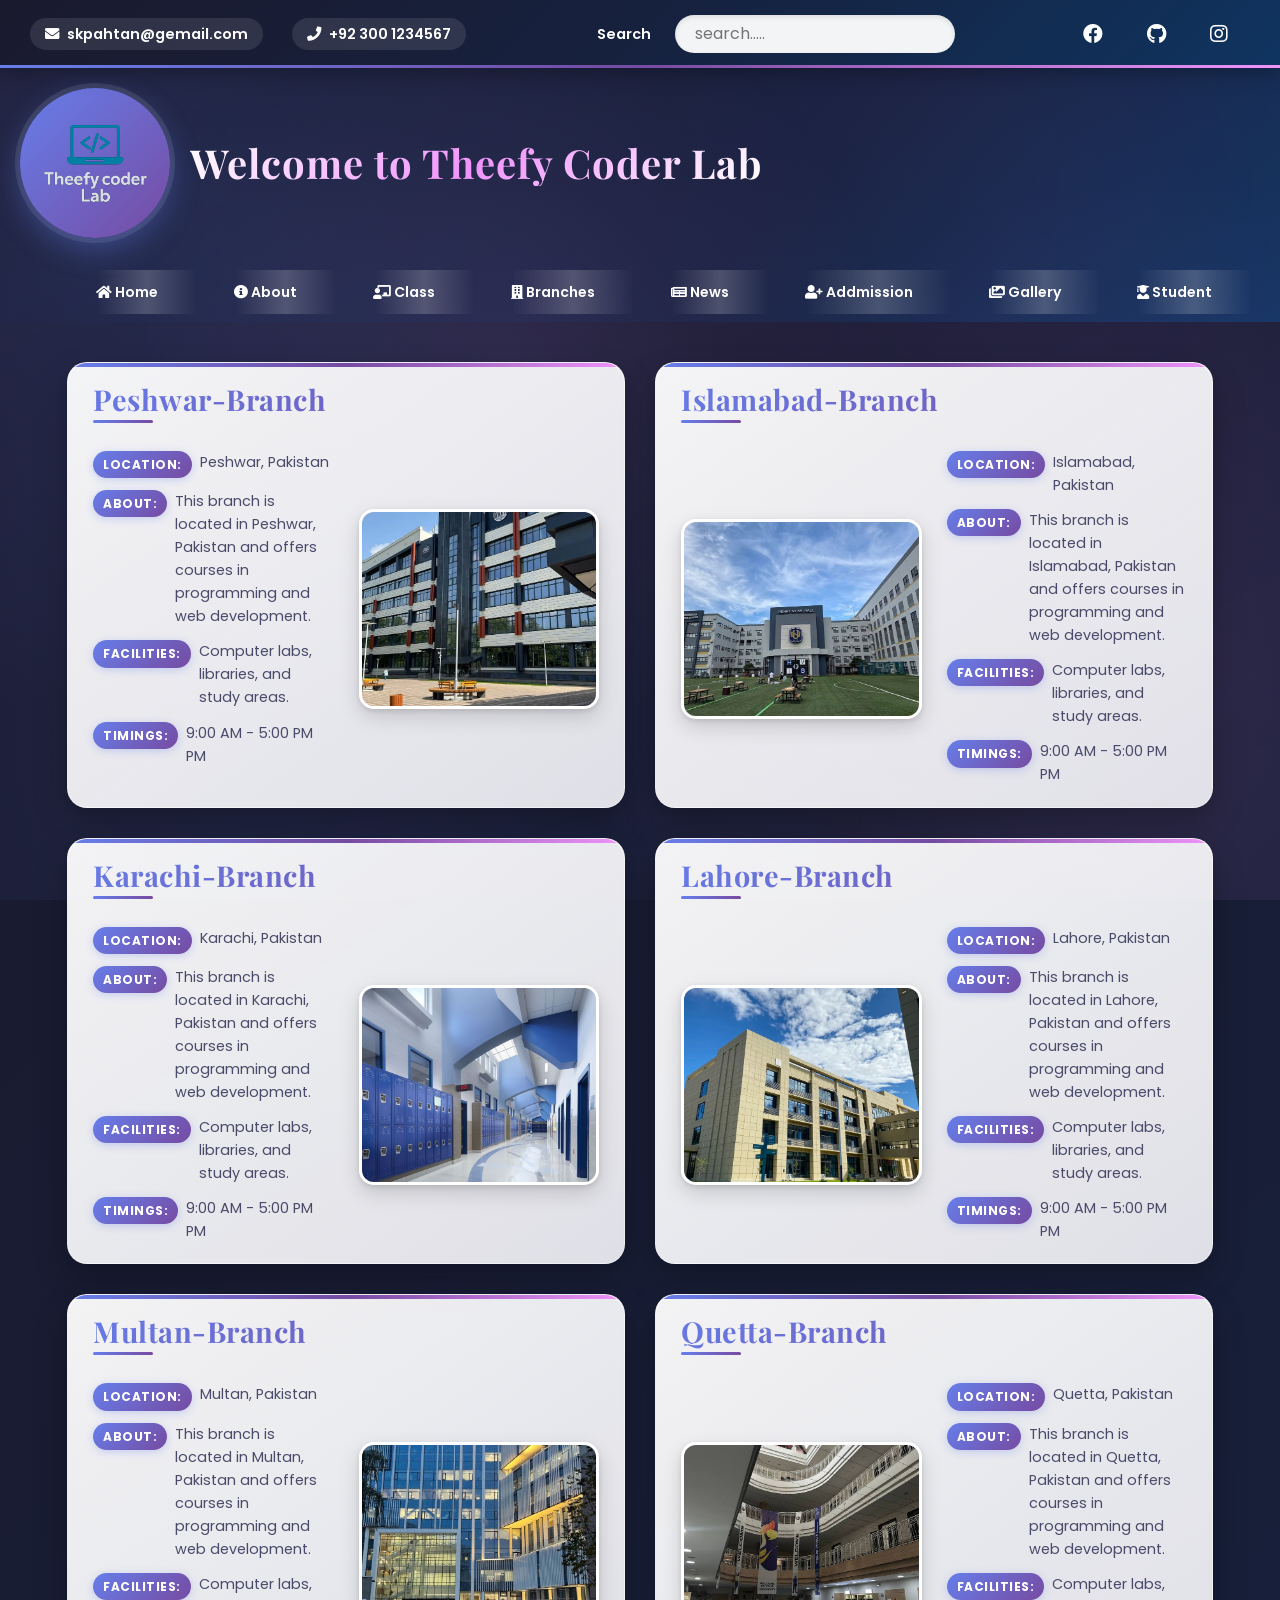
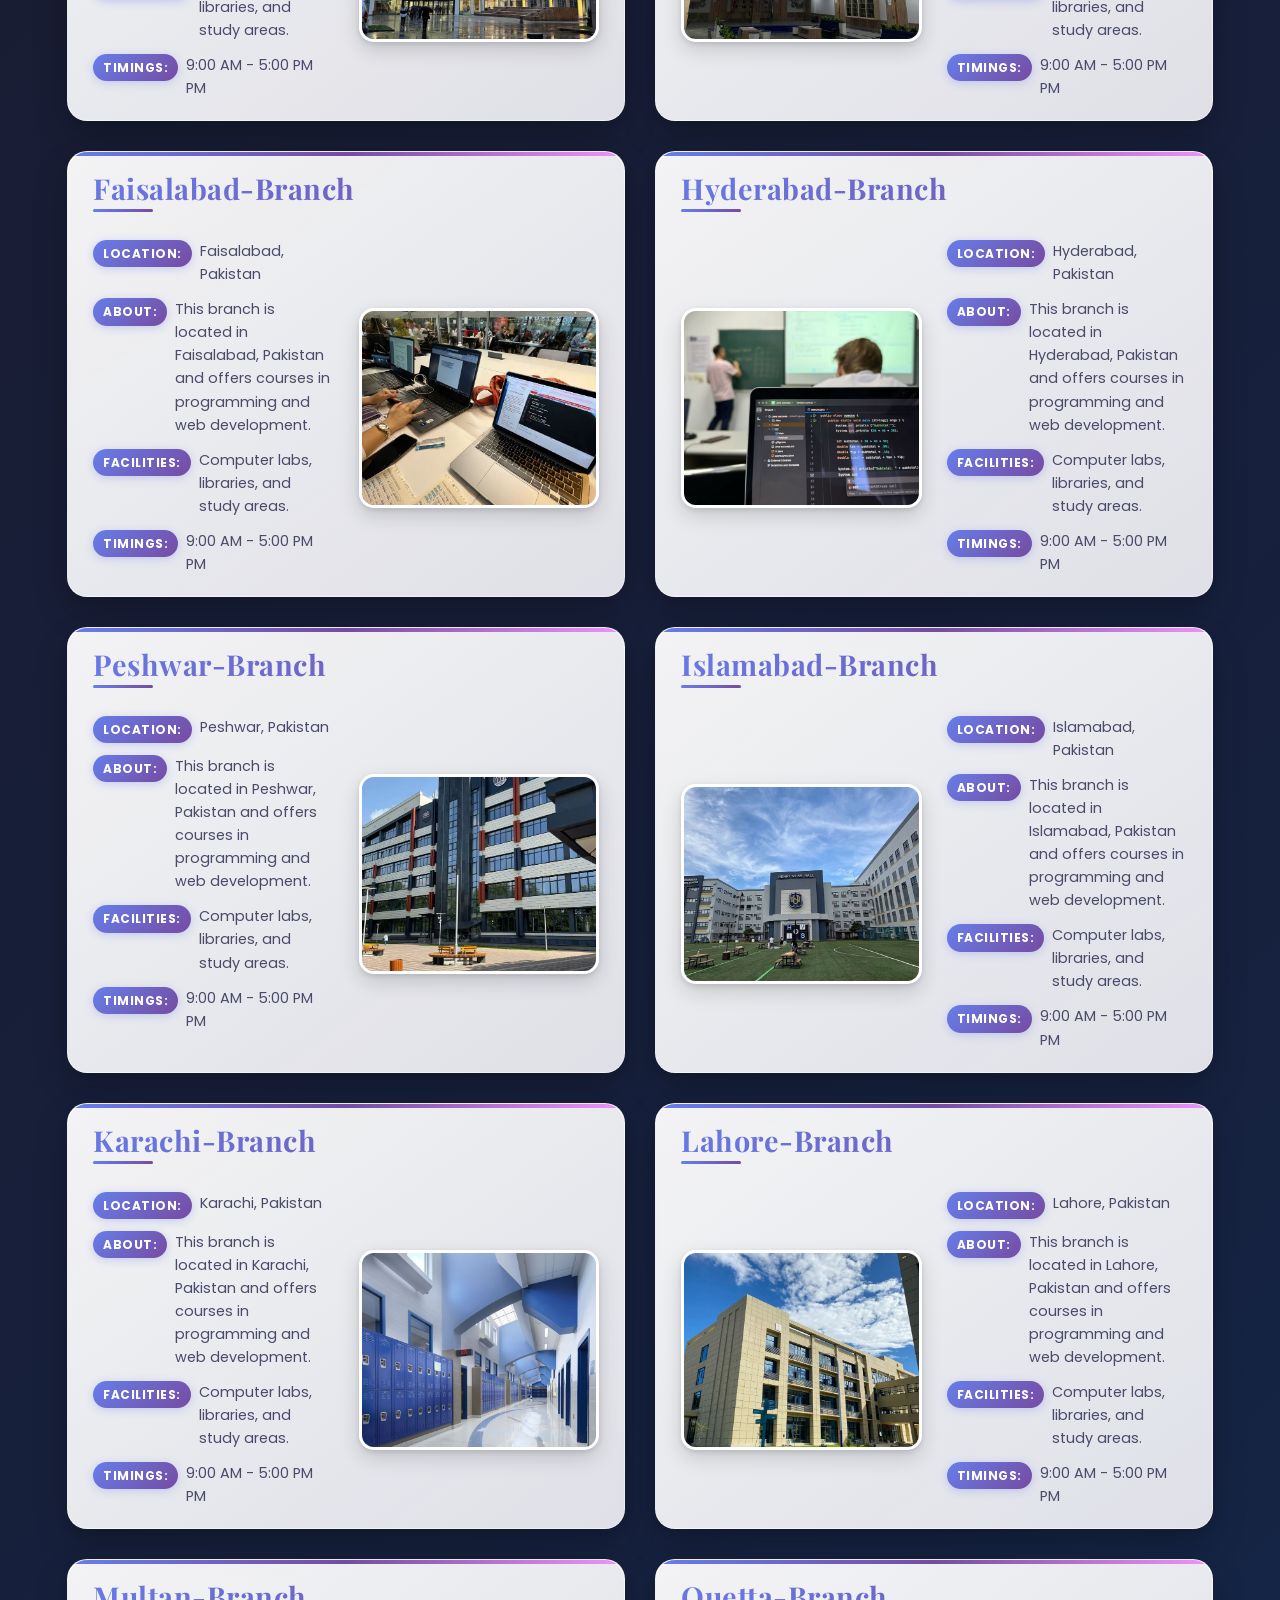
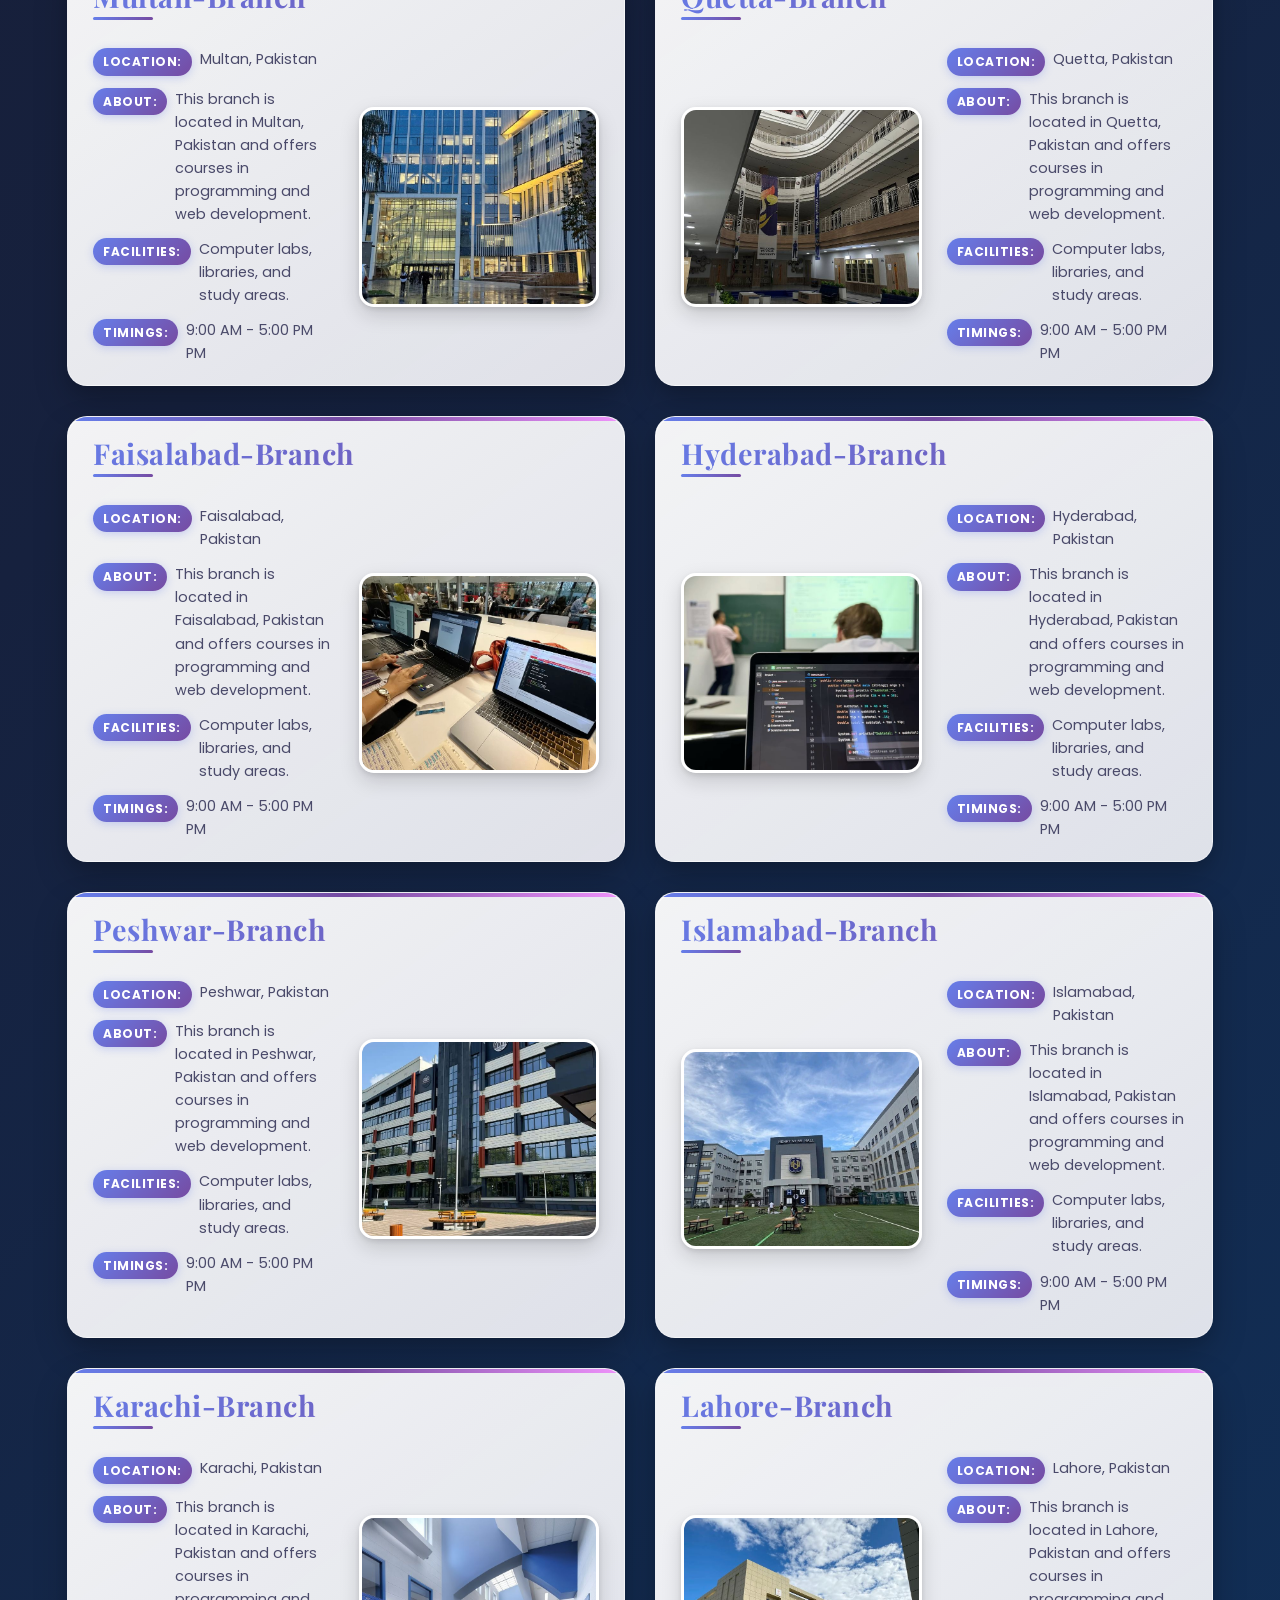
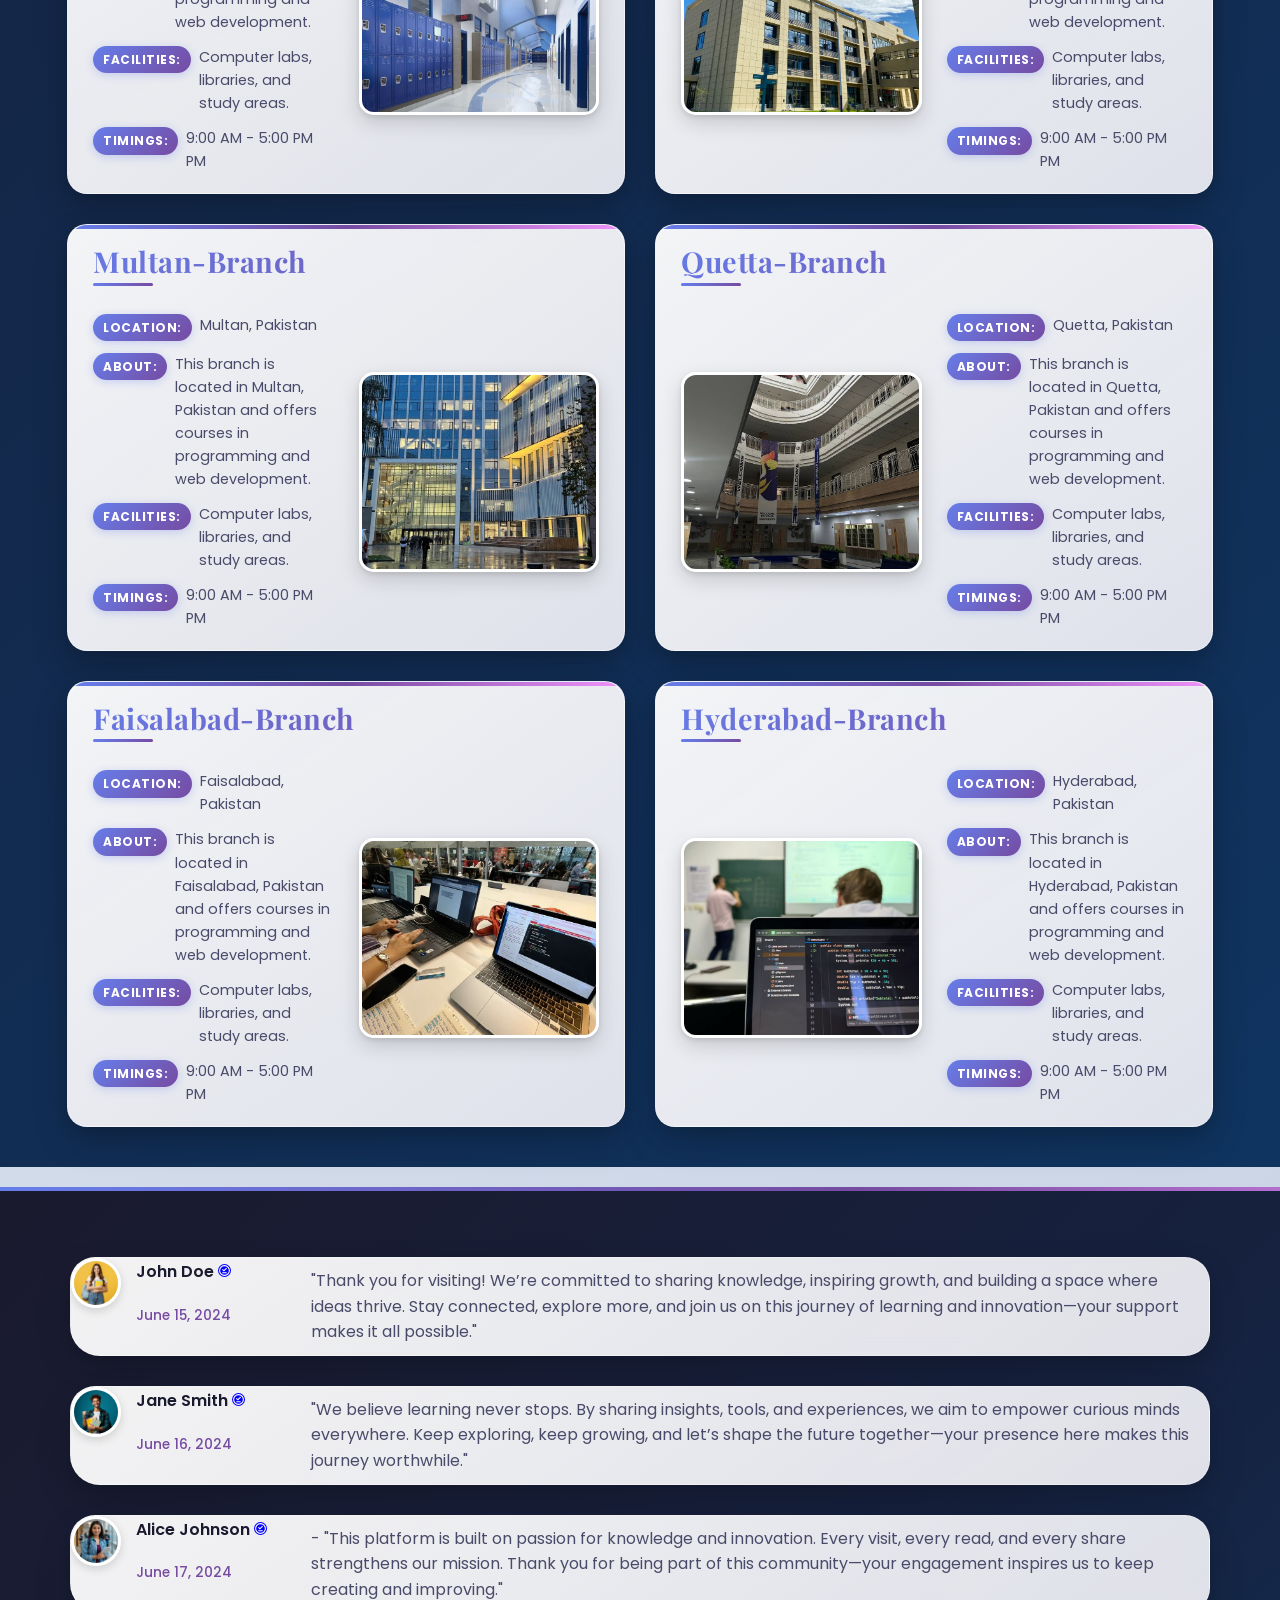
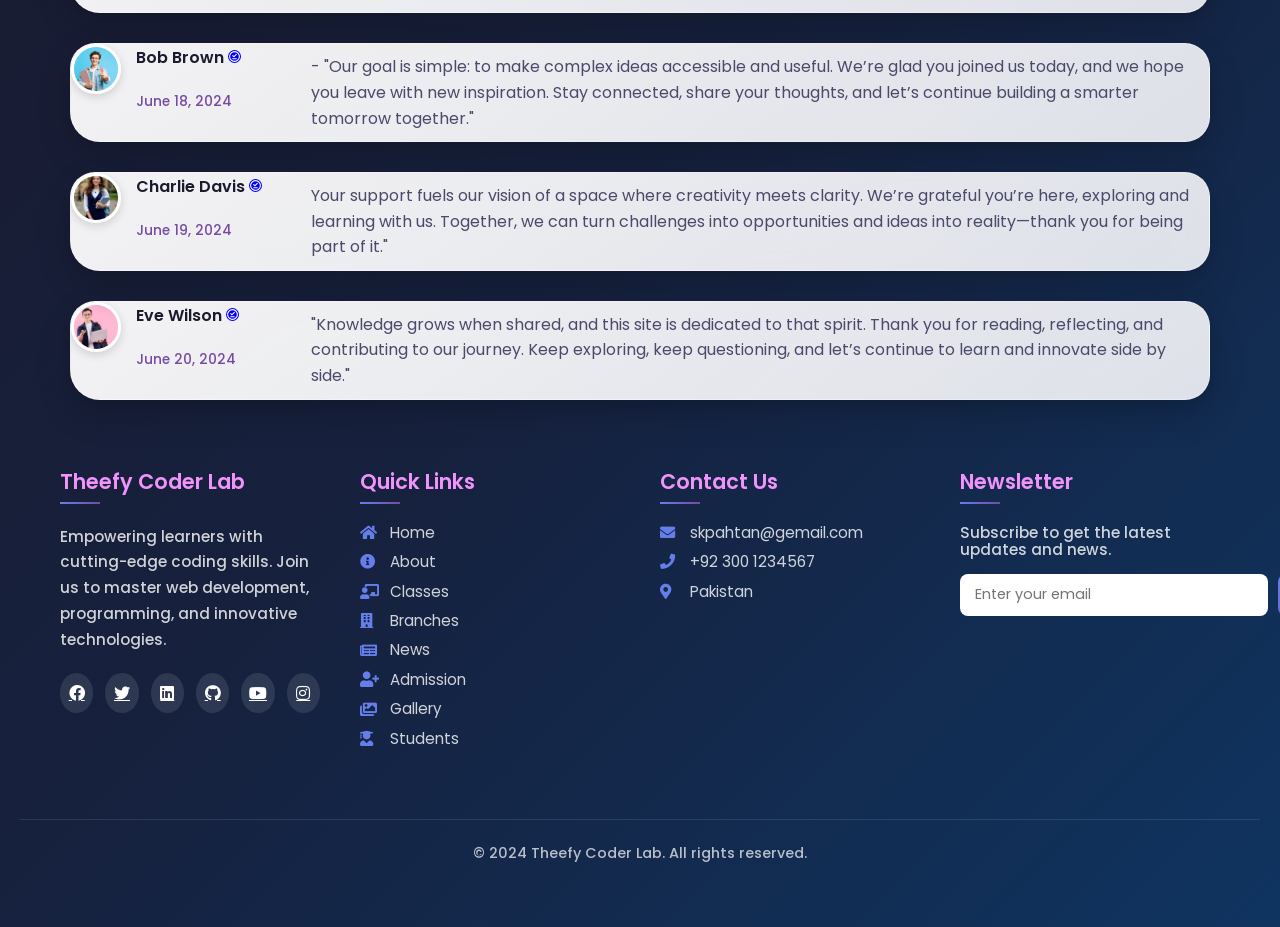
==== index.html @ f6459a38 "there the code is perfect and working well" ====
<!DOCTYPE html>
<html lang="en">
<head>
    <meta charset="UTF-8">
    <meta name="viewport" content="width=device-width, initial-scale=1.0">
    <title>home</title>
    <link href="https://cdnjs.cloudflare.com/ajax/libs/font-awesome/5.15.3/css/all.min.css" rel="stylesheet">
    <link rel="stylesheet" href="styles/normalize.css">
    <link rel="stylesheet" href="style.css">
    <link rel="stylesheet" href="styles/branches.css">
    <script src="script.js" defer type="module"></script>
</head>
<body>
    
    <header>
        <!-- navbar -->
        <nav>
            <div class="email">
                <a href="email"><i class="fas fa-envelope"></i> skpahtan@gemail.com</a>
                <a href="phone"><i class="fas fa-phone"></i> +92 300 1234567</a>
            </div>
            <div class="search">
                <label for="search">Search</label>
                <input type="search" name="search" id="search" placeholder="search.....">
            </div>
            <div class="list">
                <ul>
                    <li><a href="facebook"><i class="fab fa-facebook"></i></a></li>
                    <!-- <li><a href="twitter"><i class="fab fa-twitter"></i></a></li> -->
                    <!-- <li><a href="linkedin"><i class="fab fa-linkedin"></i></a></li> -->
                    <li><a href="github"><i class="fab fa-github"></i></a></li>
                    <!-- <li><a href="youtube"><i class="fab fa-youtube"></i></a></li> -->
                    <li><a href="instagram"><i class="fab fa-instagram"></i></a></li>
                    <!-- <li><a href="whatsapp"><i class="fab fa-whatsapp"></i></a></li> -->
                    
                </ul>
            </div>
        </nav>
        <!-- header top -->
        <section class="top">
            <section class="welcome">
                <img src="./images/lab_logo/logo.png" alt="">
                <h1>Welcome to Theefy Coder Lab</h1>
            </section>
            <section class="manu">
                <div class="menu-toggle" id="mobile-menu">
                    <i class="fas fa-bars"></i>
                </div>
                <ul class="menu-list">
                    <li><a href="index.html"><i class="fas fa-home"></i> Home</a></li>
                    <li><a href="about.html"><i class="fas fa-info-circle"></i> About</a></li>
                    <li><a href="class.html"><i class="fas fa-chalkboard-teacher"></i> Class</a></li>
                    <li><a href="branches.html"><i class="fas fa-building"></i> Branches</a></li>
                    <li><a href="news.html"><i class="fas fa-newspaper"></i> News</a></li>
                    <li><a href="addmission.html"><i class="fas fa-user-plus"></i> Addmission</a></li>
                    <li><a href="gallery.html"><i class="fas fa-images"></i> Gallery</a></li>
                    <li><a href="student.html"><i class="fas fa-user-graduate"></i> Student</a></li>
                </ul>
            </section>
        </section>       
    </header>
    <!-- main body -->
    <main>
        <div class="about"></div>
        <!-- Branches section container -->
        <section class="branche-items"></section>
    </main>
    <!-- footer -->
    <footer>
        <div class="comments-div">
            <div class="comment comment1">
                <img class="image" src="./images/comments/comment1.jpg" alt="Comment 1">
                <span class="name">John Doe <svg xmlns="http://www.w3.org/2000/svg" height="13px" viewBox="0 -960 960 960" width="13px" fill="#FFFFFF" style="background-color: blue; border-radius: 50%;"><path d="M320-280h320v-80H320v80Zm118-120 226-226-57-55-169 169-86-86-56 56 142 142Zm42 320q-83 0-156-31.5T197-197q-54-54-85.5-127T80-480q0-83 31.5-156T197-763q54-54 127-85.5T480-880q83 0 156 31.5T763-763q54 54 85.5 127T880-480q0 83-31.5 156T763-197q-54 54-127 85.5T480-80Zm0-80q134 0 227-93t93-227q0-134-93-227t-227-93q-134 0-227 93t-93 227q0 134 93 227t227 93Zm0-320Z"/></svg></span>
                <span class="date">June 15, 2024</span>
                <div class="comment-data">"Thank you for visiting! We’re committed to sharing knowledge, inspiring growth, and building a space where ideas thrive. Stay connected, explore more, and join us on this journey of learning and innovation—your support makes it all possible."</div>
            </div>
            <div class="comment comment2">
                <img class="image" src="./images/comments/comment4.jpg" alt="Comment 2">
                <span class="name">Jane Smith <svg xmlns="http://www.w3.org/2000/svg" height="13px" viewBox="0 -960 960 960" width="13px" fill="#FFFFFF" style="background-color: blue; border-radius: 50%;"><path d="M320-280h320v-80H320v80Zm118-120 226-226-57-55-169 169-86-86-56 56 142 142Zm42 320q-83 0-156-31.5T197-197q-54-54-85.5-127T80-480q0-83 31.5-156T197-763q54-54 127-85.5T480-880q83 0 156 31.5T763-763q54 54 85.5 127T880-480q0 83-31.5 156T763-197q-54 54-127 85.5T480-80Zm0-80q134 0 227-93t93-227q0-134-93-227t-227-93q-134 0-227 93t-93 227q0 134 93 227t227 93Zm0-320Z"/></svg></span>
                <span class="date">June 16, 2024</span>
                <div class="comment-data">"We believe learning never stops. By sharing insights, tools, and experiences, we aim to empower curious minds everywhere. Keep exploring, keep growing, and let’s shape the future together—your presence here makes this journey worthwhile."</div>
            </div>
            <div class="comment comment3">
                <img class="image" src="./images/comments/comment2.jpg" alt="Comment 3">
                <span class="name">Alice Johnson <svg xmlns="http://www.w3.org/2000/svg" height="13px" viewBox="0 -960 960 960" width="13px" fill="#FFFFFF" style="background-color: blue; border-radius: 50%;"><path d="M320-280h320v-80H320v80Zm118-120 226-226-57-55-169 169-86-86-56 56 142 142Zm42 320q-83 0-156-31.5T197-197q-54-54-85.5-127T80-480q0-83 31.5-156T197-763q54-54 127-85.5T480-880q83 0 156 31.5T763-763q54 54 85.5 127T880-480q0 83-31.5 156T763-197q-54 54-127 85.5T480-80Zm0-80q134 0 227-93t93-227q0-134-93-227t-227-93q-134 0-227 93t-93 227q0 134 93 227t227 93Zm0-320Z"/></svg></span>
                <span class="date">June 17, 2024</span>
                <div class="comment-data">- "This platform is built on passion for knowledge and innovation. Every visit, every read, and every share strengthens our mission. Thank you for being part of this community—your engagement inspires us to keep creating and improving."</div>
            </div>
            <div class="comment comment4">
                <img class="image" src="./images/comments/comment5.jpg" alt="Comment 4">
                <span class="name">Bob Brown <svg xmlns="http://www.w3.org/2000/svg" height="13px" viewBox="0 -960 960 960" width="13px" fill="#FFFFFF" style="background-color: blue; border-radius: 50%;"><path d="M320-280h320v-80H320v80Zm118-120 226-226-57-55-169 169-86-86-56 56 142 142Zm42 320q-83 0-156-31.5T197-197q-54-54-85.5-127T80-480q0-83 31.5-156T197-763q54-54 127-85.5T480-880q83 0 156 31.5T763-763q54 54 85.5 127T880-480q0 83-31.5 156T763-197q-54 54-127 85.5T480-80Zm0-80q134 0 227-93t93-227q0-134-93-227t-227-93q-134 0-227 93t-93 227q0 134 93 227t227 93Zm0-320Z"/></svg></span>
                <span class="date">June 18, 2024</span>
                <div class="comment-data">- "Our goal is simple: to make complex ideas accessible and useful. We’re glad you joined us today, and we hope you leave with new inspiration. Stay connected, share your thoughts, and let’s continue building a smarter tomorrow together."</div>
            </div>
            <div class="comment comment5">
                <img class="image" src="./images/comments/comment3.jpg" alt="Comment 5">
                <span class="name">Charlie Davis <svg xmlns="http://www.w3.org/2000/svg" height="13px" viewBox="0 -960 960 960" width="13px" fill="#FFFFFF" style="background-color: blue; border-radius: 50%;"><path d="M320-280h320v-80H320v80Zm118-120 226-226-57-55-169 169-86-86-56 56 142 142Zm42 320q-83 0-156-31.5T197-197q-54-54-85.5-127T80-480q0-83 31.5-156T197-763q54-54 127-85.5T480-880q83 0 156 31.5T763-763q54 54 85.5 127T880-480q0 83-31.5 156T763-197q-54 54-127 85.5T480-80Zm0-80q134 0 227-93t93-227q0-134-93-227t-227-93q-134 0-227 93t-93 227q0 134 93 227t227 93Zm0-320Z"/></svg></span>
                <span class="date">June 19, 2024</span>
                <div class="comment-data">Your support fuels our vision of a space where creativity meets clarity. We’re grateful you’re here, exploring and learning with us. Together, we can turn challenges into opportunities and ideas into reality—thank you for being part of it."</div>
            </div>
            <div class="comment comment6">
                <img class="image" src="./images/comments/comment6.jpg" alt="Comment 6">
                <span class="name">Eve Wilson <svg xmlns="http://www.w3.org/2000/svg" height="13px" viewBox="0 -960 960 960" width="13px" fill="#FFFFFF" style="background-color: blue; border-radius: 50%;"><path d="M320-280h320v-80H320v80Zm118-120 226-226-57-55-169 169-86-86-56 56 142 142Zm42 320q-83 0-156-31.5T197-197q-54-54-85.5-127T80-480q0-83 31.5-156T197-763q54-54 127-85.5T480-880q83 0 156 31.5T763-763q54 54 85.5 127T880-480q0 83-31.5 156T763-197q-54 54-127 85.5T480-80Zm0-80q134 0 227-93t93-227q0-134-93-227t-227-93q-134 0-227 93t-93 227q0 134 93 227t227 93Zm0-320Z"/></svg></span>
                <span class="date">June 20, 2024</span>
                <div class="comment-data">"Knowledge grows when shared, and this site is dedicated to that spirit. Thank you for reading, reflecting, and contributing to our journey. Keep exploring, keep questioning, and let’s continue to learn and innovate side by side."</div>
            </div>
        </div>
        <div class="footerData">
            <div class="footer-section about">
                <h3>Theefy Coder Lab</h3>
                <p>Empowering learners with cutting-edge coding skills. Join us to master web development, programming, and innovative technologies.</p>
                <div class="social-links">
                    <a href="#"><i class="fab fa-facebook"></i></a>
                    <a href="#"><i class="fab fa-twitter"></i></a>
                    <a href="#"><i class="fab fa-linkedin"></i></a>
                    <a href="#"><i class="fab fa-github"></i></a>
                    <a href="#"><i class="fab fa-youtube"></i></a>
                    <a href="#"><i class="fab fa-instagram"></i></a>
                </div>
            </div>
            <div class="footer-section links">
                <h3>Quick Links</h3>
                <ul>
                    <li><a href="index.html"><i class="fas fa-home"></i> Home</a></li>
                    <li><a href="about.html"><i class="fas fa-info-circle"></i> About</a></li>
                    <li><a href="class.html"><i class="fas fa-chalkboard-teacher"></i> Classes</a></li>
                    <li><a href="branches.html"><i class="fas fa-building"></i> Branches</a></li>
                    <li><a href="news.html"><i class="fas fa-newspaper"></i> News</a></li>
                    <li><a href="addmission.html"><i class="fas fa-user-plus"></i> Admission</a></li>
                    <li><a href="gallery.html"><i class="fas fa-images"></i> Gallery</a></li>
                    <li><a href="student.html"><i class="fas fa-user-graduate"></i> Students</a></li>
                </ul>
            </div>
            <div class="footer-section contact">
                <h3>Contact Us</h3>
                <ul>
                    <li><a href="mailto:skpahtan@gemail.com"><i class="fas fa-envelope"></i> skpahtan@gemail.com</a></li>
                    <li><a href="tel:+923001234567"><i class="fas fa-phone"></i> +92 300 1234567</a></li>
                    <li><a href="#"><i class="fas fa-map-marker-alt"></i> Pakistan</a></li>
                </ul>
            </div>
            <div class="footer-section newsletter">
                <h3>Newsletter</h3>
                <p>Subscribe to get the latest updates and news.</p>
                <form class="newsletter-form">
                    <input type="email" placeholder="Enter your email">
                    <button type="submit"><i class="fas fa-paper-plane"></i></button>
                </form>
            </div>
        </div>
        <div class="footer-bottom">
            <p>&copy; 2024 Theefy Coder Lab. All rights reserved.</p>
        </div>
    </footer>
    <script type="module" src="scripts/index.js"></script>
</body>
</html>
---- style.css ----
/* Import Google Fonts */
@import url('https://fonts.googleapis.com/css2?family=Poppins:wght@300;400;500;600;700&family=Playfair+Display:wght@600;700&display=swap');

*{
    margin: 0;
    padding: 0;
    box-sizing: border-box;
}
body{
    display: flex;
    flex-direction: column;
    font-family: 'Poppins', sans-serif;
    background: linear-gradient(135deg, #f5f7fa 0%, #c3cfe2 100%);
    min-height: 100vh;
}

/* header nav with gradient background */
header nav{
    display: flex;
    justify-content: space-between;
    align-items: center;
    padding: 15px 30px;
    background: linear-gradient(135deg, #1a1a2e 0%, #16213e 50%, #0f3460 100%);
    color: white;
    box-shadow: 0 4px 20px rgba(0, 0, 0, 0.3);
    position: relative;
    z-index: 100;
}

/* Decorative border at bottom */
header nav::after {
    content: '';
    position: absolute;
    bottom: 0;
    left: 0;
    right: 0;
    height: 3px;
    background: linear-gradient(90deg, #667eea, #764ba2, #f093fb);
}

nav .email a{
    font-weight: 600;
    font-size: 0.9rem;
    margin-right: 25px;
    color: white;
    text-decoration: none;
    padding: 8px 15px;
    border-radius: 25px;
    background: rgba(255, 255, 255, 0.1);
    transition: all 0.3s ease;
    display: inline-flex;
    align-items: center;
    gap: 8px;
}

nav .email a:hover{
    background: linear-gradient(135deg, #667eea, #764ba2);
    transform: translateY(-2px);
    box-shadow: 0 5px 15px rgba(102, 126, 234, 0.4);
}

nav .search label{
    font-size: 0.9rem;
    font-weight: 600;
    margin-right: 10px;
}

nav .search input{
    padding: 10px 20px;
    border: none;
    border-radius: 25px;
    margin-left: 10px;
    width: 280px;
    border: none;
    background: rgba(255, 255, 255, 0.95);
    font-family: 'Poppins', sans-serif;
    transition: all 0.3s ease;
    box-shadow: inset 0 2px 5px rgba(0, 0, 0, 0.1);
}

nav .search input:focus{
    outline: none;
    box-shadow: 0 0 0 3px rgba(102, 126, 234, 0.3), inset 0 2px 5px rgba(0, 0, 0, 0.1);
    transform: scale(1.02);
}

nav .list ul{
    display: flex;
    list-style: none;
}

nav .list ul li{
    margin: 0 12px;
    color: white;
}

nav .list ul li a{
    color: white;
    font-size: 20px;
    font-weight: 600;
    padding: 10px;
    border-radius: 10px;
    transition: all 0.3s ease;
}


nav .list ul li a:hover{
    color: #f093fb;
    position: relative;
    font-size: xx-large;
    background: rgba(255, 255, 255, 0.1);
    box-shadow: 0 5px 15px rgba(240, 147, 251, 0.3);
}


/* header top with beautiful gradient background */
header .top{
    background: linear-gradient(135deg, #1a1a2e 0%, #16213e 60%, #0f3460 100%);
    /* background-image: url('./mages/top.jpg'), linear-gradient(135deg, #1a1a2e 0%, #16213e 60%, #0f3460 100%);
    background-size: 50vw 100%, cover;
    background-repeat: no-repeat;
    background-position: right center;
    padding-bottom: 20px;
    position: relative;
    overflow: hidden; */
    padding-bottom: 20px;
}

/* Decorative overlay pattern */
header .top::before {
    content: '';
    position: absolute;
    top: 0;
    left: 0;
    right: 0;
    bottom: 0;
    background: 
        radial-gradient(circle at 10% 20%, rgba(102, 126, 234, 0.15) 0%, transparent 40%),
        radial-gradient(circle at 90% 80%, rgba(240, 147, 251, 0.1) 0%, transparent 40%);
    pointer-events: none;
}

header .top .welcome{
    display: flex;
    align-items: center;
    position: relative;
    z-index: 1;
}

header .top .welcome img{
    width: 150px;
    height: 150px;
    background: linear-gradient(135deg, #667eea, #764ba2);
    border-radius: 50%;
    margin: 20px;
    padding: 5px;
    box-shadow: 
        0 10px 30px rgba(102, 126, 234, 0.4),
        0 0 0 5px rgba(255, 255, 255, 0.1);
    transition: all 0.3s ease;
}

header .top .welcome img:hover{
    transform: scale(1.1) rotate(5deg);
    box-shadow: 
        0 15px 40px rgba(102, 126, 234, 0.5),
        0 0 0 8px rgba(255, 255, 255, 0.2);
}

header .top .welcome h1{
    font-family: 'Playfair Display', serif;
    font-size: 2.5rem;
    font-weight: 700;
    background: linear-gradient(135deg, #fff 0%, #f093fb 50%, #fff 100%);
    -webkit-background-clip: text;
    -webkit-text-fill-color: transparent;
    background-clip: text;
    text-shadow: none;
    letter-spacing: 1px;
}

header .top .manu ul{
    display: flex;
    width: 100vw;
    align-items: flex-end;
    justify-content: flex-end;
    list-style: none;
    padding-right: 30px;
    color: white;
    position: relative;
    z-index: 1;
}

header .top .manu ul li{
    margin: 0 8px;
    margin-top: 25px;
}

header .top .manu ul li a{
    font-weight: 600;
    margin: 0 10px;
    color: white;
    padding: 12px 20px;
    margin-bottom: 20px;
    text-decoration: none;
    font-size: 14px;
    border-radius: 25px;
    transition: all 0.3s ease;
    position: relative;
    overflow: hidden;
}

header .top .manu ul li a::before {
    content: '';
    position: absolute;
    top: 0;
    /* left: -100%; */
    width: 100%;
    height: 100%;
    background: linear-gradient(90deg, transparent, rgba(255, 255, 255, 0.2), transparent);
    transition: left 0.5s ease;
}

header .top .manu ul li a:hover::before {
    /* left: 100%; */
}

header .top .manu ul li a:hover{
    position: relative;
    color: #f093fb;
    background: rgba(255, 255, 255, 0.1);
    box-shadow: 0 5px 20px rgba(240, 147, 251, 0.3);
}

header .top .manu ul li a:hover::after{
    content: '';
    display: block;
    position: absolute;
    border-bottom: 3px solid #f093fb;
    width: 110%;
    left: 0px;
    margin-top: 5px;
    border-radius: 2px;
}

/* Laptop screen adjustments */
@media screen and (max-width: 1200px) {
    header .top .manu ul {
        padding-right: 10px;
    }
    
    header .top .manu ul li a {
        margin: 0 5px;
        font-size: 13px;
    }
}

/* header mobail */

/* Desktop - Hide hamburger menu by default */
header .top .manu .menu-toggle {
    display: none;
}

header .top .manu .menu-list {
    display: flex;
}

/* Mobile Responsive Styles */
@media screen and (max-width: 768px) {
    /* Remove background image on mobile */
    header .top {
        background-image: none;
        background-color: rgb(29, 29, 29);
        position: relative;
        padding-top: 10px;
    }
    
    /* Hamburger Menu Icon - Fixed at top right */
    header .top .manu .menu-toggle {
        display: block;
        position: fixed;
        top: 10px;
        right: 10px;
        font-size: 14px;
        color: white;
        cursor: pointer;
        z-index: 1001;
        /* background: orange; */
        padding: 6px 8px;
        border-radius: 5px;
        box-shadow: 0 2px 5px rgba(0,0,0,0.3);
        background: rgba(255, 255, 255, 0.1);
        transition: all 0.3s ease;
    }
    
    /* Menu toggle when menu is open - change color for visibility */
    header .top .manu .menu-toggle.active {
        background: white;
        color: rgb(29, 29, 29);
    }
    
    /* Menu toggle hover effect */
    header .top .manu .menu-toggle:hover {
        background: rgba(255, 255, 255, 0.2);
    }
    
    /* Hide desktop menu */
    header .top .manu > ul {
        display: none;
    }
    
    /* Mobile menu list styling */
    header .top .manu .menu-list {
        display: none;
        position: fixed;
        top: 0;
        right: -100%;
        width: 70%;
        max-width: 300px;
        height: 100vh;
        background-color: rgb(29, 29, 29);
        flex-direction: column;
        align-items: center;
        justify-content: flex-start;
        padding-top: 0px;
        transition: right 0.3s ease-in-out;
        z-index: 1000;
        box-shadow: -2px 0 10px rgba(0, 0, 0, 0.5);
        overflow-y: auto;
    }
    
    /* Show menu when active */
    header .top .manu .menu-list.active {
        display: flex;
        right: 0;
    }
    
    header .top .manu .menu-list li {
        margin: 5px 0;
        width: 100%;
        text-align: center;
    }
    
    header .top .manu .menu-list li a {
        font-size: 14px;
        margin: 0;
        padding: 10px 15px;
        display: block;
        color: white;
        text-decoration: none;
    }
    
    header .top .manu .menu-list li a:hover {
        color: orange;
        background: rgba(255, 255, 255, 0.1);
    }
    
    /* Top Navbar - Stack vertically */
    header nav {
        flex-direction: column;
        gap: 15px;
        padding: 15px;
    }
    
    nav .email {
        display: flex;
        flex-direction: column;
        align-items: center;
        gap: 8px;
    }
    
    nav .email a {
        margin-right: 0;
        font-size: 14px;
    }
    
    nav .search {
        width: 100%;
        text-align: center;
    }
    
    nav .search label {
        display: none;
    }
    
    nav .search input {
        width: 100%;
        max-width: 250px;
    }
    
    nav .list ul {
        flex-wrap: wrap;
        justify-content: center;
        gap: 10px;
    }
    
    nav .list ul li {
        margin: 0 8px;
    }
    
    nav .list ul li a {
        font-size: 18px;
    }
    
    nav .list ul li a:hover {
        font-size: 20px;
    }
    
    /* Header Top Section */
    header .top .welcome {
        flex-direction: column;
        text-align: center;
    }
    
    header .top .welcome img {
        width: 120px;
        height: 120px;
    }
    
    header .top .welcome h1 {
        font-size: 20px;
        color: rgb(255, 157, 0);
    }
}

/* Extra Small Mobile (phones) */
@media screen and (max-width: 480px) {
    header nav {
        padding: 10px;
    }
    
    nav .email a {
        font-size: 12px;
    }
    
    nav .list ul li a {
        font-size: 16px;
    }
    
    header .top .welcome img {
        width: 150px;
        height: 150px;
    }
    
    header .top .welcome h1 {
        font-size: 20px;
    }
    
    header .top .manu ul li a {
        font-size: 12px;
    }
}

/* footer with gradient background */
footer{
    display: flex;
    flex-direction: column;
    margin-top: 20px;
    background: linear-gradient(135deg, #1a1a2e 0%, #16213e 50%, #0f3460 100%);
    padding: 40px 20px;
    position: relative;
    overflow: hidden;
}

/* Decorative top border */
footer::before {
    content: '';
    position: absolute;
    top: 0;
    left: 0;
    right: 0;
    height: 4px;
    background: linear-gradient(90deg, #667eea, #764ba2, #f093fb, #667eea);
    background-size: 200% 100%;
    animation: gradientMove 3s linear infinite;
}

@keyframes gradientMove {
    0% { background-position: 0% 50%; }
    100% { background-position: 200% 50%; }
}

footer p {
    text-align: center;
    color: white;
    font-size: 1rem;
    font-weight: 500;
    position: relative;
    z-index: 1;
}

/* comment section styles */
footer .comments-div{
    
}

footer .comments-div .comment{
    background: linear-gradient(145deg, rgba(255, 255, 255, 0.95), rgba(245, 245, 250, 0.9));
    backdrop-filter: blur(10px);
}

footer .comments-div .comment{
    display: grid;
    grid-template: 
    "image name comment" auto
    "image date comment" auto
    / 50px 150px auto;
    gap: 15px;
    margin: 50px;
    margin-top: 30px;
    margin-bottom: 30px;
    border-radius: 25px;
    border-bottom-left-radius: 30px;
    overflow: hidden;
    box-shadow: 
        0 15px 35px rgba(0, 0, 0, 0.15),
        0 5px 15px rgba(0, 0, 0, 0.1);
    border: 1px solid rgba(255, 255, 255, 0.3);
    transition: all 0.3s ease;
}

footer .comments-div .comment:hover {
    transform: translateY(-5px);
    box-shadow: 
        0 20px 40px rgba(102, 126, 234, 0.2),
        0 10px 20px rgba(0, 0, 0, 0.15);
}

.comments-div .comment .image{
    width: 50px;
    height: 50px;
    border-radius: 50%;
    grid-area: image;
    object-fit: cover;
    border: 3px solid white;
    box-shadow: 0 3px 10px rgba(0, 0, 0, 0.15);
}

.comments-div .comment .name{
    grid-area: name;
    font-weight: 600;
    padding-top: 5px;
    color: #1a1a2e;
    font-family: 'Poppins', sans-serif;
}

.comments-div .comment .date{
    color: #764ba2;
    grid-area: date;
    position: relative;
    top: -10px;
    font-size: 0.85rem;
    font-weight: 500;
}

.comments-div .comment .comment-data{
    grid-area: comment;
    margin: 10px;
    color: #4a4a6a;
    line-height: 1.6;
}

/* mobail responsive */
@media screen and (max-width: 768px) {
    footer .comments-div .comment {
        grid-template:
        "image name" auto
        "date date" auto
        "comment comment" auto
        / 50px auto;
        margin: 10px;
        padding: 10px;
    }
    
    footer .comments-div .comment .name {
        padding-top: 0;
    }
    
    footer .comments-div .comment .date {
        top: 0;
    }
}

/* Footer Data Section */
footer .footerData {
    display: grid;
    grid-template-columns: repeat(auto-fit, minmax(250px, 1fr));
    gap: 40px;
    max-width: 1200px;
    margin: 0 auto;
    width: 100%;
    padding: 40px 20px;
}

footer .footer-section {
    color: white;
}

footer .footer-section h3 {
    font-family: 'Poppins', sans-serif;
    font-size: 1.3rem;
    font-weight: 600;
    margin-bottom: 20px;
    color: #f093fb;
    position: relative;
    padding-bottom: 10px;
}

footer .footer-section h3::after {
    content: '';
    position: absolute;
    bottom: 0;
    left: 0;
    width: 40px;
    height: 2px;
    background: linear-gradient(90deg, #667eea, #764ba2);
}

footer .footer-section.about p {
    color: rgba(255, 255, 255, 0.8);
    line-height: 1.7;
    font-size: 0.95rem;
    text-align: left;
}

footer .footer-section .social-links {
    display: flex;
    gap: 12px;
    margin-top: 20px;
}

footer .footer-section .social-links a {
    width: 40px;
    height: 40px;
    background: rgba(255, 255, 255, 0.1);
    border-radius: 50%;
    display: flex;
    align-items: center;
    justify-content: center;
    color: white;
    transition: all 0.3s ease;
}

footer .footer-section .social-links a:hover {
    background: linear-gradient(135deg, #667eea 0%, #764ba2 100%);
    transform: translateY(-3px);
}

footer .footer-section.links ul,
footer .footer-section.contact ul {
    list-style: none;
    padding: 0;
    margin: 0;
}

footer .footer-section.links ul li,
footer .footer-section.contact ul li {
    margin-bottom: 12px;
}

footer .footer-section.links ul li a {
    color: rgba(255, 255, 255, 0.8);
    text-decoration: none;
    font-size: 0.95rem;
    transition: all 0.3s ease;
    display: flex;
    align-items: center;
    gap: 10px;
}

footer .footer-section.links ul li a:hover {
    color: #f093fb;
    padding-left: 10px;
}

footer .footer-section.links ul li a i {
    width: 20px;
    color: #667eea;
}

footer .footer-section.contact ul li a {
    color: rgba(255, 255, 255, 0.8);
    text-decoration: none;
    font-size: 0.95rem;
    transition: all 0.3s ease;
    display: flex;
    align-items: center;
    gap: 10px;
}

footer .footer-section.contact ul li a:hover {
    color: #f093fb;
}

footer .footer-section.contact ul li a i {
    width: 20px;
    color: #667eea;
}

footer .footer-section.newsletter p {
    color: rgba(255, 255, 255, 0.8);
    font-size: 0.95rem;
    text-align: left;
    margin-bottom: 15px;
}

footer .footer-section.newsletter .newsletter-form {
    display: flex;
    gap: 10px;
}

footer .footer-section.newsletter .newsletter-form input {
    flex: 1;
    padding: 12px 15px;
    border: none;
    border-radius: 8px;
    font-size: 0.9rem;
    outline: none;
}

footer .footer-section.newsletter .newsletter-form button {
    padding: 12px 18px;
    background: linear-gradient(135deg, #667eea 0%, #764ba2 100%);
    border: none;
    border-radius: 8px;
    color: white;
    cursor: pointer;
    transition: all 0.3s ease;
}

footer .footer-section.newsletter .newsletter-form button:hover {
    transform: translateY(-2px);
    box-shadow: 0 5px 15px rgba(102, 126, 234, 0.4);
}

/* Footer Bottom */
footer .footer-bottom {
    text-align: center;
    padding: 25px 20px;
    border-top: 1px solid rgba(255, 255, 255, 0.1);
    margin-top: 20px;
}

footer .footer-bottom p {
    color: rgba(255, 255, 255, 0.7);
    font-size: 0.9rem;
}

/* Mobile Responsive for Footer */
@media screen and (max-width: 768px) {
    footer .footerData {
        grid-template-columns: 1fr;
        gap: 30px;
        padding: 20px;
    }
    
    footer .footer-section h3 {
        font-size: 1.2rem;
    }
}
---- styles/branches.css ----
/* Import Google Fonts */
@import url('https://fonts.googleapis.com/css2?family=Poppins:wght@300;400;500;600;700&family=Playfair+Display:wght@600;700&display=swap');

*{
    margin: 0;
    padding: 0;
    box-sizing: border-box;
}

/* Main branches container with beautiful gradient background */
.branches {
    display: flex;
    flex-wrap: wrap;
    justify-content: center;
    gap: 30px;
    width: 100vw;
    padding: 40px 20px;
    background: linear-gradient(135deg, #1a1a2e 0%, #16213e 50%, #0f3460 100%);
    min-height: 100vh;
}

/* Branch card styling with glass morphism effect */
.branches .branch {
    width: 45%;
    min-width: 350px;
    background: linear-gradient(145deg, rgba(255, 255, 255, 0.95), rgba(245, 245, 250, 0.9));
    border-radius: 20px;
    box-shadow: 
        0 15px 35px rgba(0, 0, 0, 0.2),
        0 5px 15px rgba(0, 0, 0, 0.1),
        inset 0 1px 0 rgba(255, 255, 255, 0.8);
    overflow: hidden;
    transition: all 0.4s cubic-bezier(0.175, 0.885, 0.32, 1.275);
    border: 1px solid rgba(255, 255, 255, 0.3);
    position: relative;
}

/* Decorative gradient overlay on cards */
.branches .branch::before {
    content: '';
    position: absolute;
    top: 0;
    left: 0;
    right: 0;
    height: 4px;
    background: linear-gradient(90deg, #667eea 0%, #764ba2 50%, #f093fb 100%);
}

/* Hover effect */
.branches .branch:hover {
    transform: translateY(-10px) scale(1.02);
    box-shadow: 
        0 25px 50px rgba(102, 126, 234, 0.3),
        0 10px 20px rgba(0, 0, 0, 0.15),
        inset 0 1px 0 rgba(255, 255, 255, 0.9);
}

/* Branch heading styling */
.branches .branch h2 {
    font-family: 'Playfair Display', serif;
    font-size: 1.8rem;
    font-weight: 700;
    color: #1a1a2e;
    padding: 20px 25px 15px;
    background: linear-gradient(135deg, #667eea 0%, #764ba2 100%);
    -webkit-background-clip: text;
    -webkit-text-fill-color: transparent;
    background-clip: text;
    text-shadow: none;
    position: relative;
    letter-spacing: 0.5px;
}

/* Decorative line under heading */
.branches .branch h2::after {
    content: '';
    position: absolute;
    bottom: 8px;
    left: 25px;
    width: 60px;
    height: 3px;
    background: linear-gradient(90deg, #667eea, #764ba2);
    border-radius: 2px;
}

/* Info section styling */
.branches .branch .info {
    display: flex;
    padding: 20px 25px;
    gap: 25px;
    align-items: stretch;
}

/* About branch section */
.branches .branch .info .about-branch {
    display: flex;
    flex-direction: column;
    gap: 12px;
    width: 50%;
    justify-content: center;
}

/* Individual info items with icon styling */
.branches .branch .info .about-branch span {
    font-family: 'Poppins', sans-serif;
    font-size: 0.9rem;
    color: #4a4a6a;
    line-height: 1.6;
    display: flex;
    align-items: flex-start;
    gap: 8px;
}

/* Bold labels with gradient background */
.branches .branch .info .about-branch span b {
    color: #ffffff;
    background: linear-gradient(135deg, #667eea 0%, #764ba2 100%);
    padding: 4px 10px;
    border-radius: 20px;
    font-size: 0.75rem;
    font-weight: 700;
    text-transform: uppercase;
    letter-spacing: 0.5px;
    white-space: nowrap;
    box-shadow: 0 2px 8px rgba(102, 126, 234, 0.3);
    display: inline-block;
}

/* Image container with styling */
.branches .branch .image {
    width: 50%;
    display: flex;
    align-items: center;
    justify-content: center;
    position: relative;
}

/* Image styling with rounded corners and shadow */
.branches .branch .image img {
    width: 100%;
    height: 200px;
    object-fit: cover;
    border-radius: 15px;
    box-shadow: 
        0 8px 20px rgba(0, 0, 0, 0.15),
        0 2px 5px rgba(0, 0, 0, 0.1);
    transition: transform 0.4s ease;
    border: 3px solid white;
}

.branches .branch:hover .image img {
    transform: scale(1.05);
}

/* Alternate layout for odd branches */
.branches .branch:nth-child(odd) .info {
    flex-direction: row;
}

.branches .branch:nth-child(even) .info {
    flex-direction: row-reverse;
}

/* Responsive design for smaller screens */
@media screen and (max-width: 768px) {
    .branches {
        padding: 20px 15px;
        gap: 20px;
    }
    
    .branches .branch {
        width: 100%;
        min-width: unset;
    }
    
    .branches .branch h2 {
        font-size: 1.5rem;
        padding: 15px 20px 12px;
    }
    
    .branches .branch .info {
        flex-direction: column !important;
        padding: 15px;
        gap: 15px;
    }
    
    .branches .branch .info .about-branch,
    .branches .branch .image {
        width: 100%;
    }
    
    .branches .branch .image img {
        height: 180px;
    }
}

/* Animation for cards appearing */
@keyframes fadeInUp {
    from {
        opacity: 0;
        transform: translateY(30px);
    }
    to {
        opacity: 1;
        transform: translateY(0);
    }
}

.branches .branch {
    animation: fadeInUp 0.6s ease forwards;
}

.branches .branch:nth-child(1) { animation-delay: 0.1s; }
.branches .branch:nth-child(2) { animation-delay: 0.2s; }
.branches .branch:nth-child(3) { animation-delay: 0.3s; }
.branches .branch:nth-child(4) { animation-delay: 0.4s; }
.branches .branch:nth-child(5) { animation-delay: 0.5s; }
.branches .branch:nth-child(6) { animation-delay: 0.6s; }
.branches .branch:nth-child(7) { animation-delay: 0.7s; }
.branches .branch:nth-child(8) { animation-delay: 0.8s; }

/* Floating particles effect in background */
.branches::before {
    content: '';
    position: fixed;
    top: 0;
    left: 0;
    width: 100%;
    height: 100%;
    background-image: 
        radial-gradient(circle at 20% 80%, rgba(102, 126, 234, 0.1) 0%, transparent 50%),
        radial-gradient(circle at 80% 20%, rgba(118, 75, 162, 0.1) 0%, transparent 50%),
        radial-gradient(circle at 40% 40%, rgba(240, 147, 251, 0.08) 0%, transparent 40%);
    pointer-events: none;
    z-index: 0;
}

.branches > * {
    position: relative;
    z-index: 1;
}
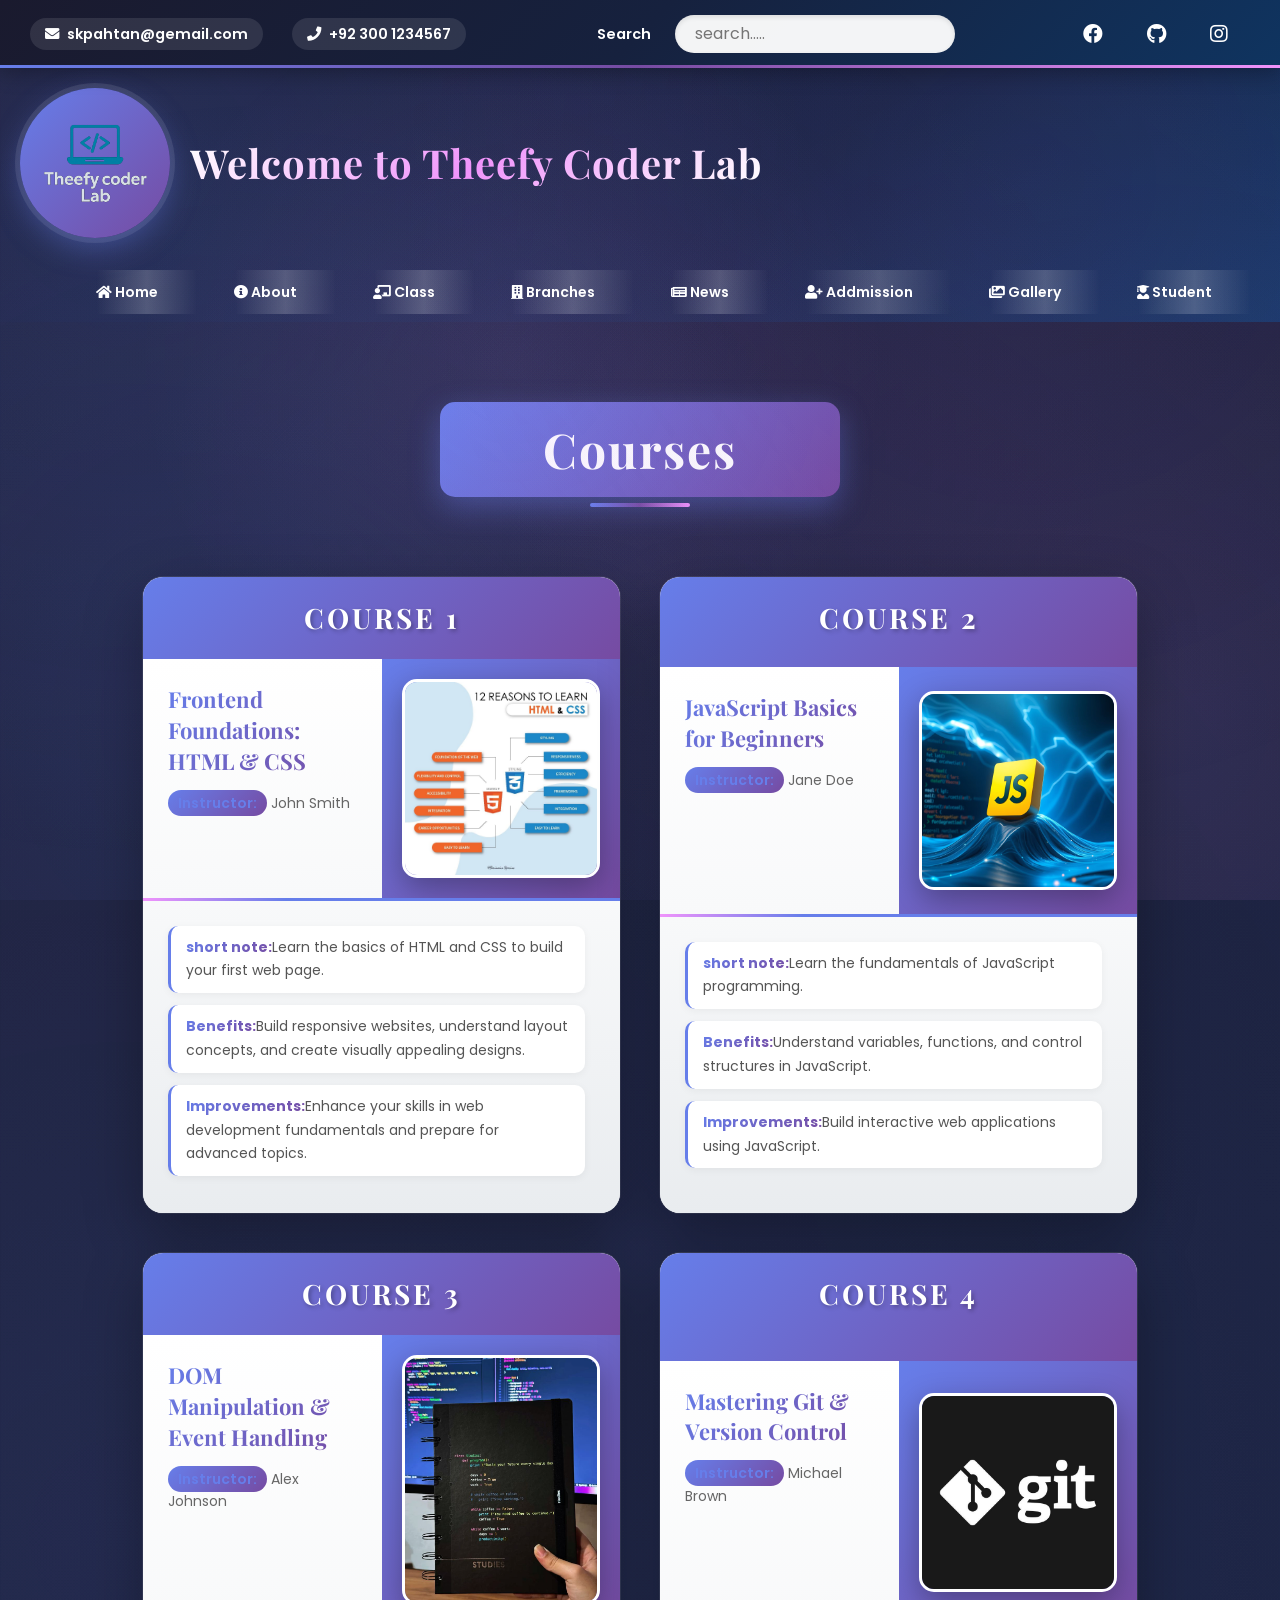
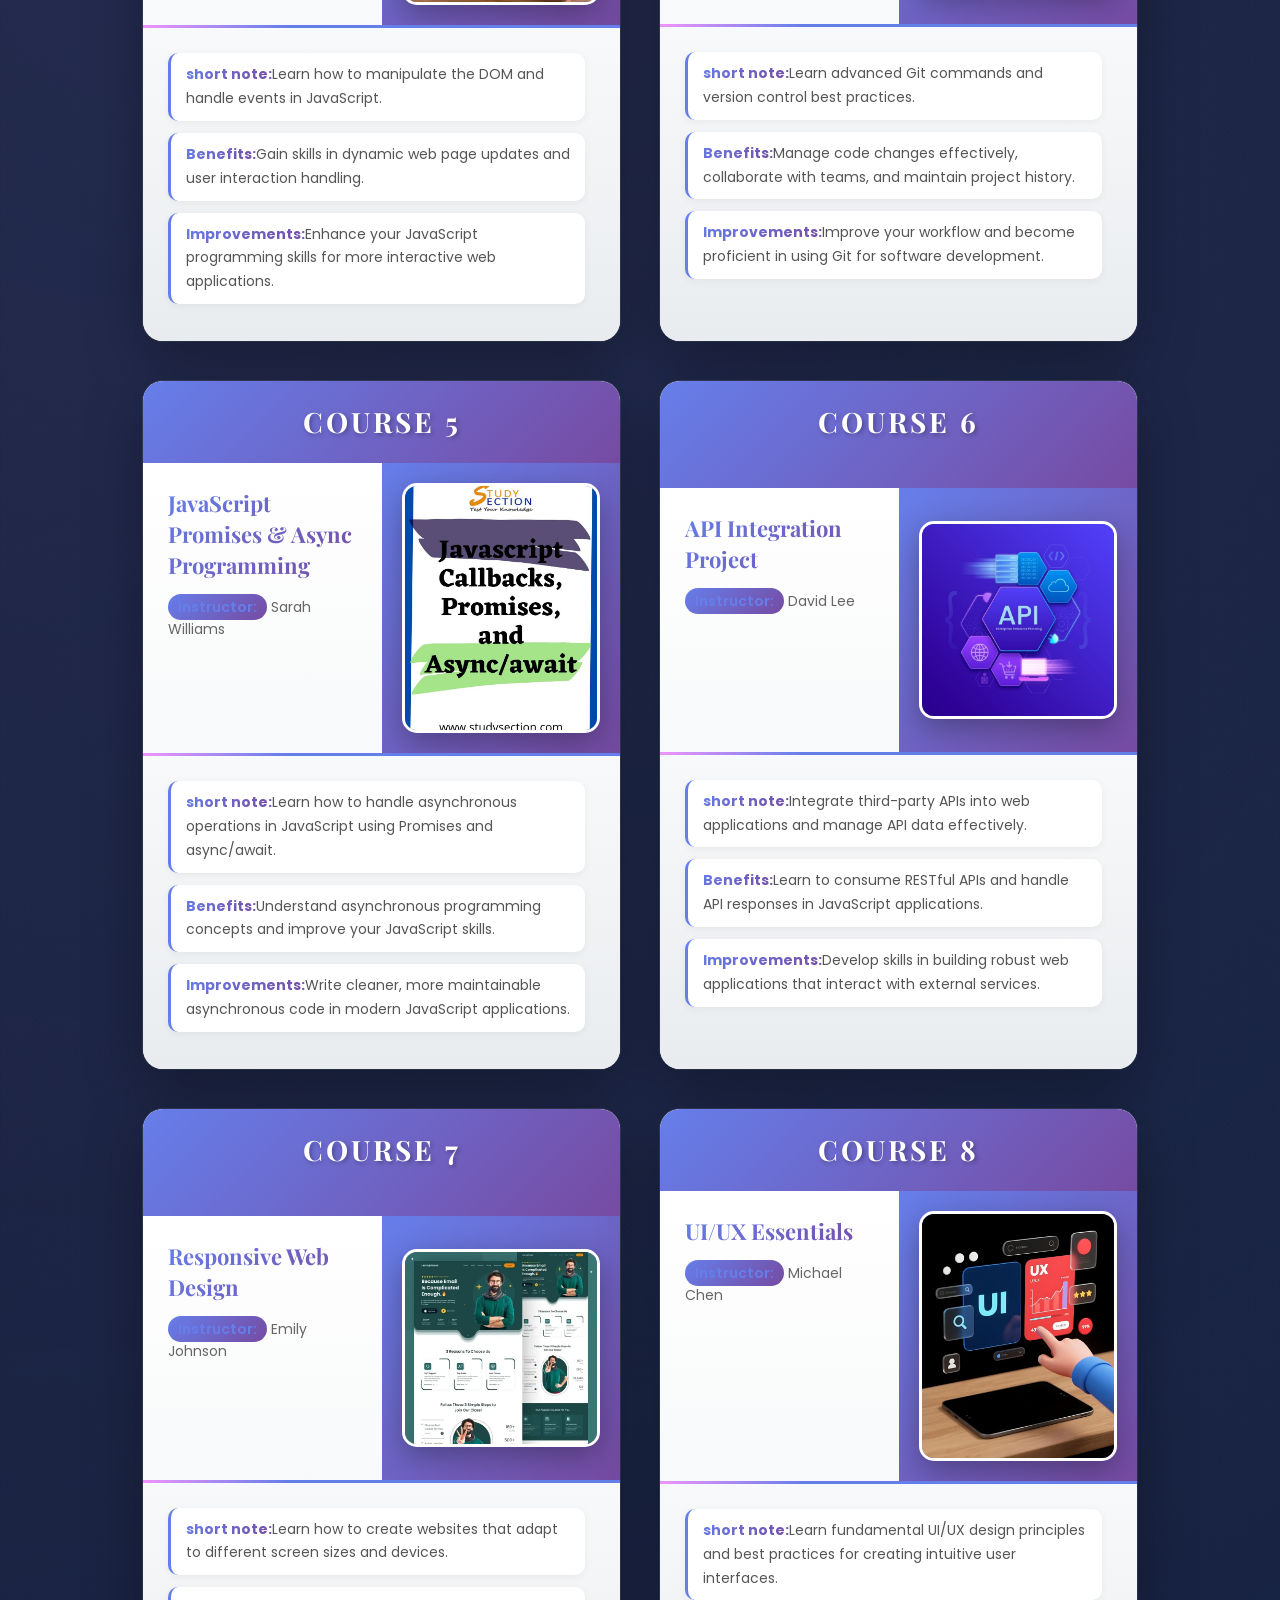
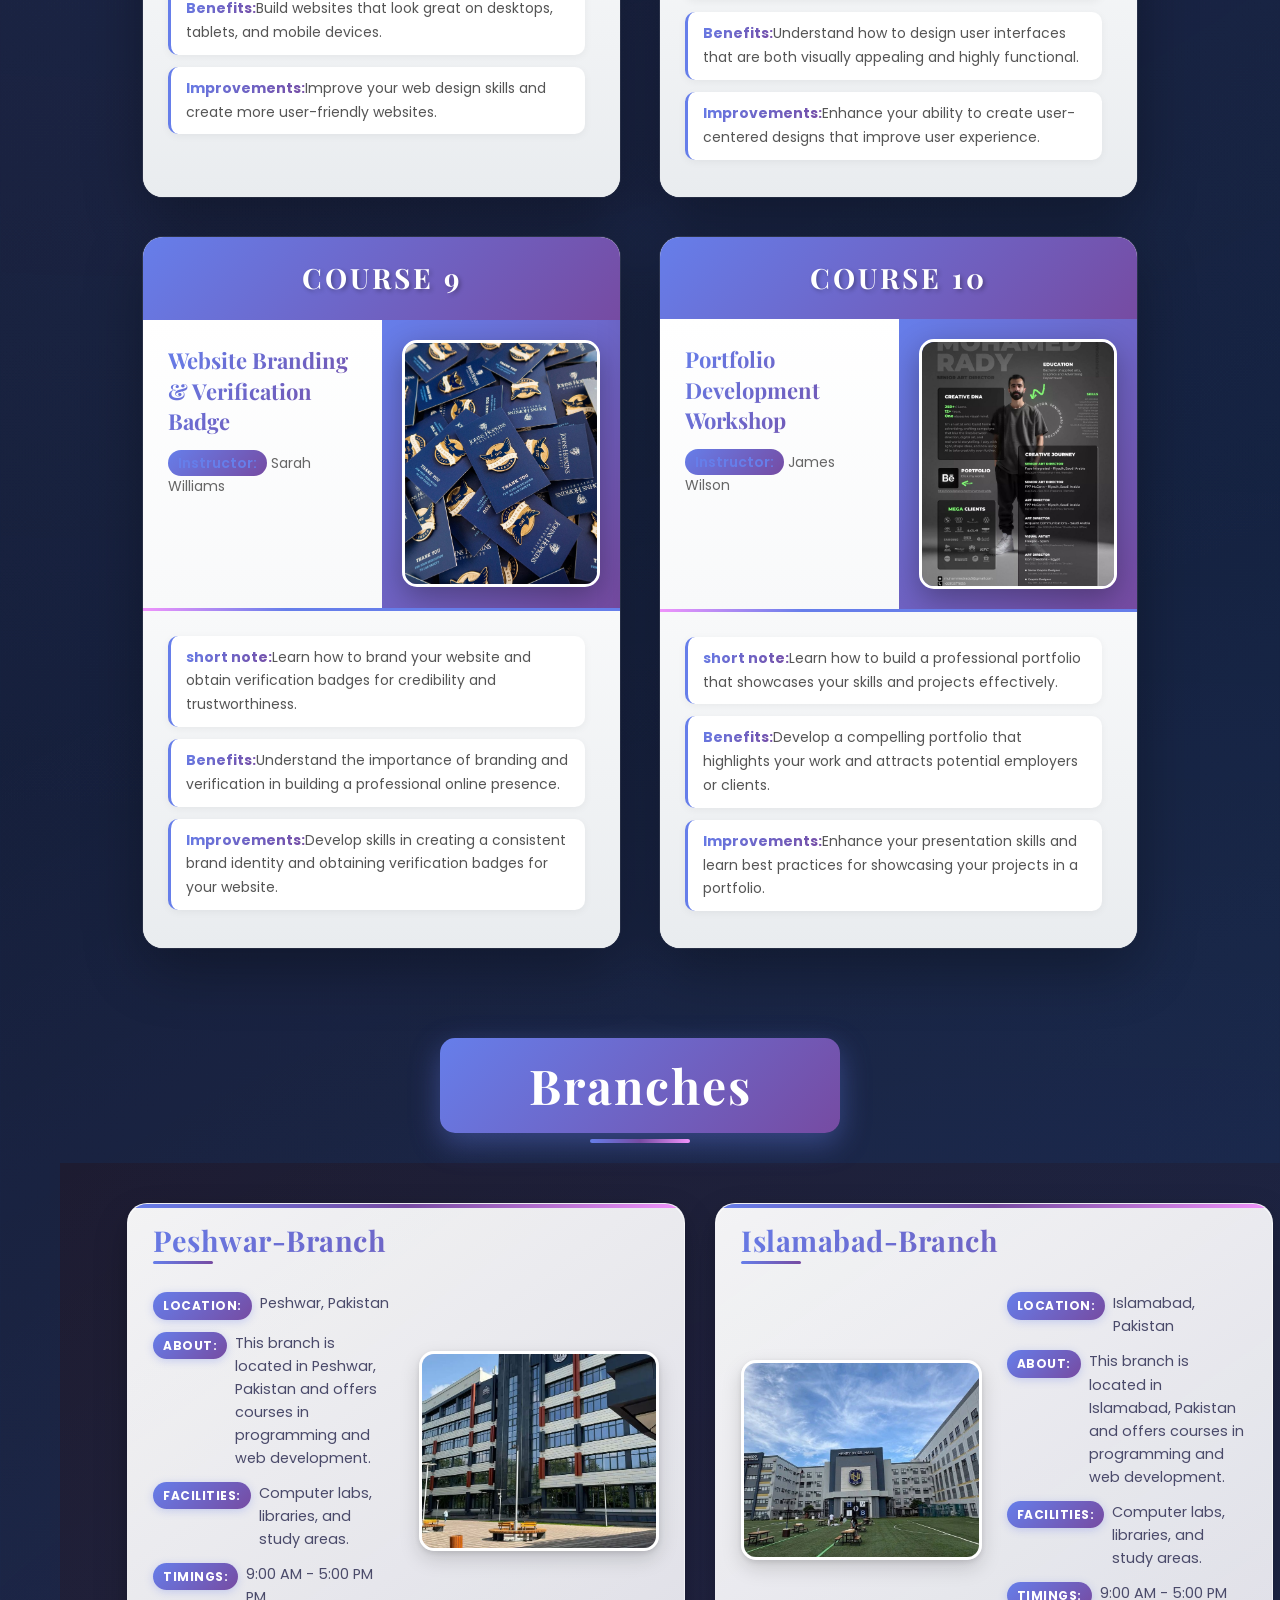
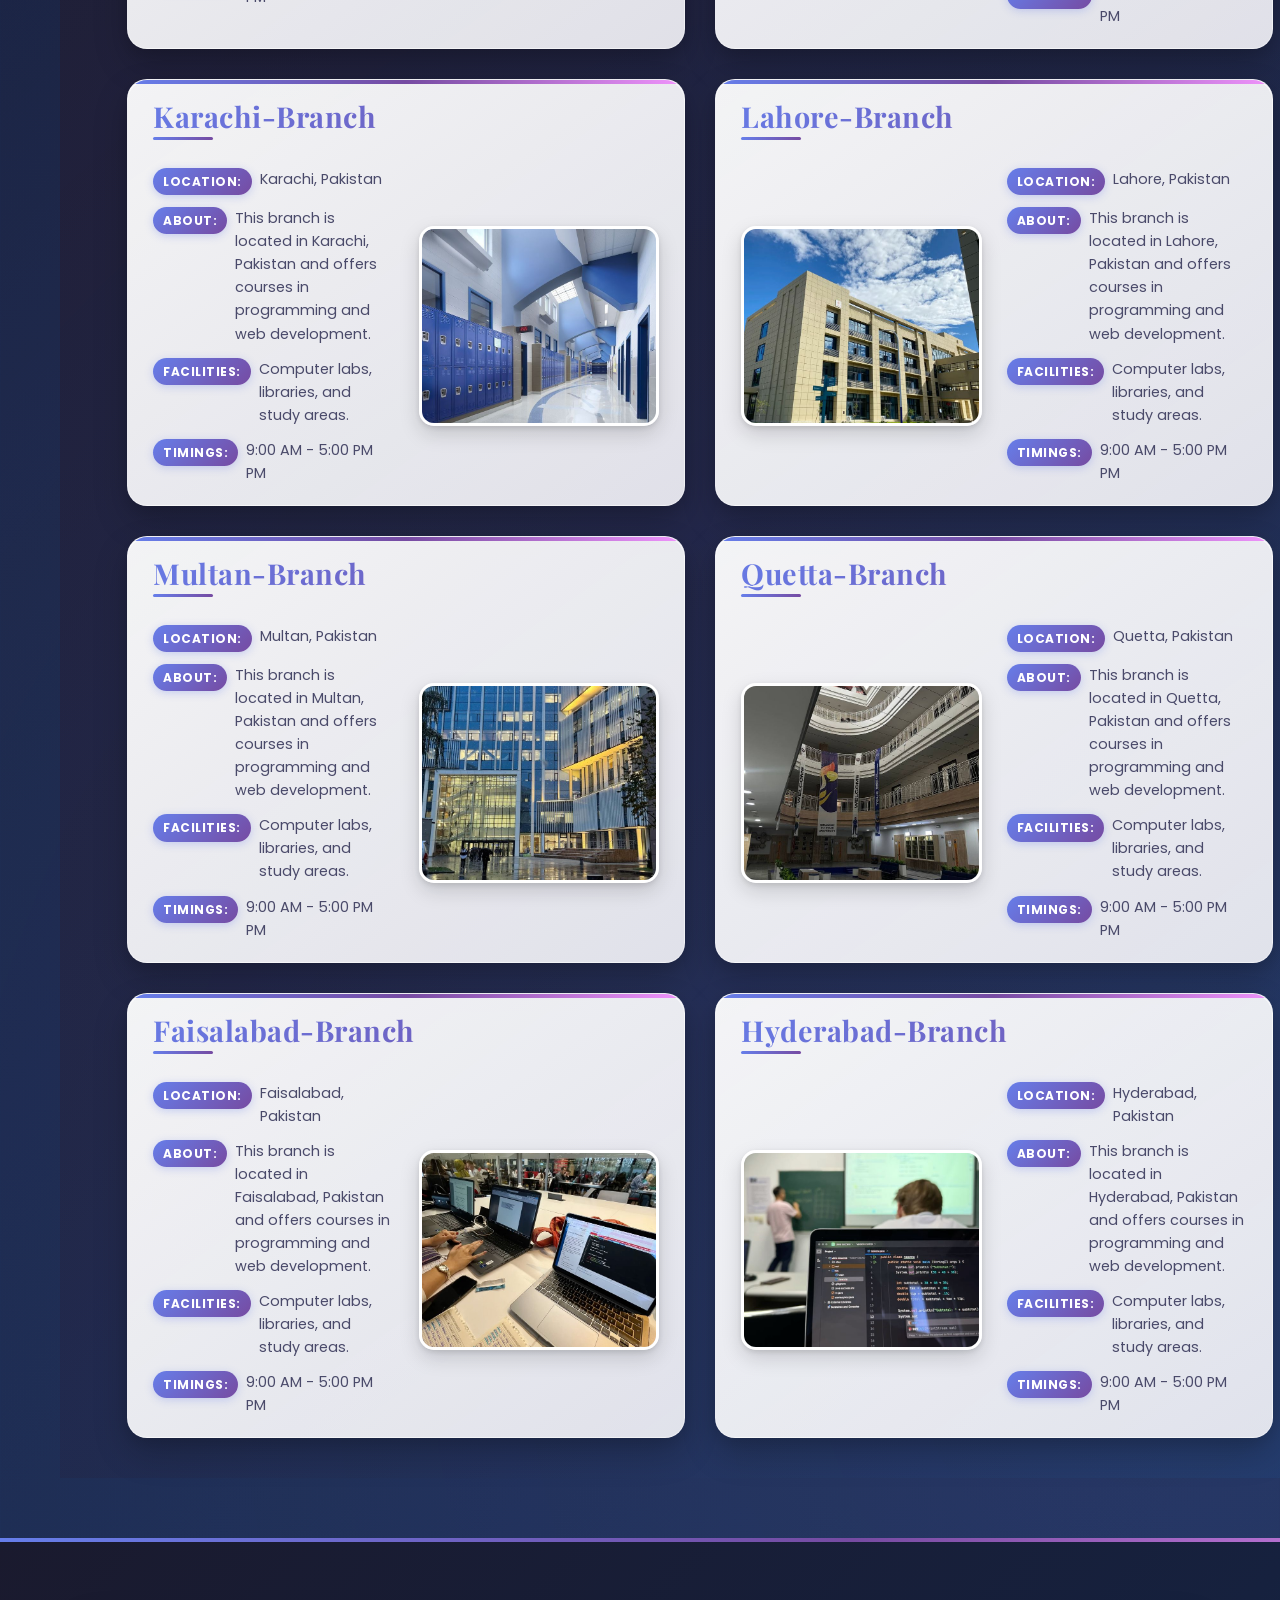
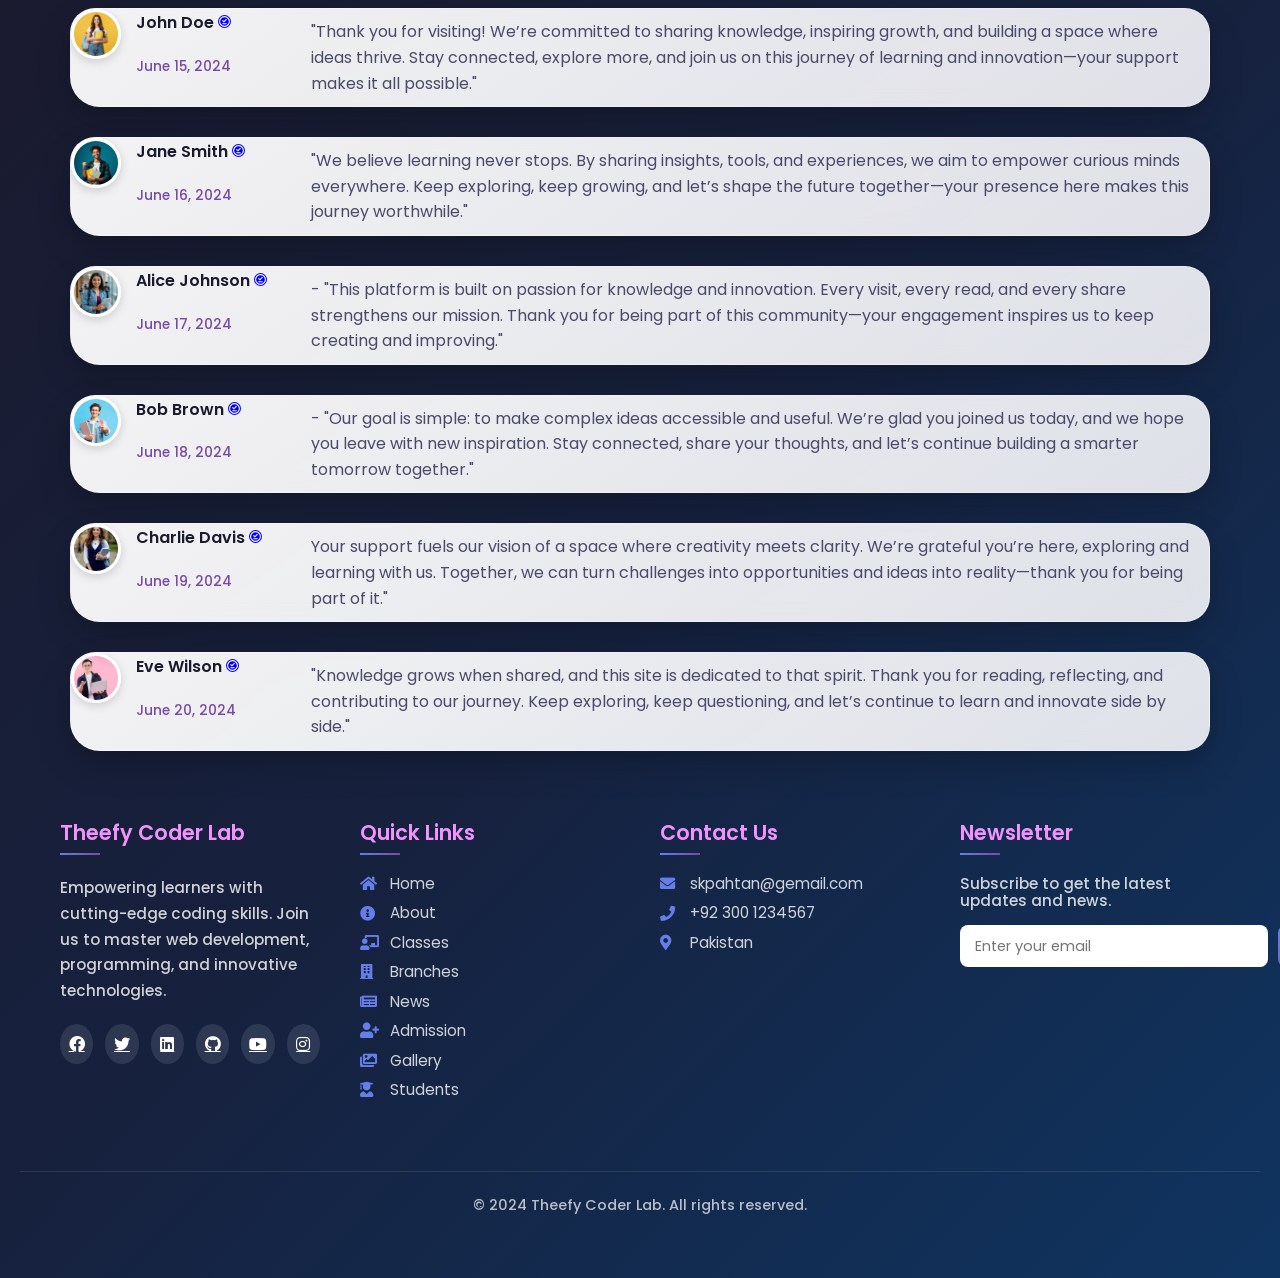
==== commit fd9208ea: "the courses and the branches section is successfully get in the index.html pages" ====
--- a/index.html
+++ b/index.html
@@ -8,6 +8,7 @@
     <link rel="stylesheet" href="styles/normalize.css">
     <link rel="stylesheet" href="style.css">
     <link rel="stylesheet" href="styles/branches.css">
+    <link rel="stylesheet" href="styles/classes.css">
     <script src="script.js" defer type="module"></script>
 </head>
 <body>
@@ -61,8 +62,13 @@
     </header>
     <!-- main body -->
     <main>
+        
         <div class="about"></div>
+        <!-- courses section container -->
+         <h1>Courses</h1>
+         <section class="courses-item"></section>
         <!-- Branches section container -->
+         <h1>branches</h1>
         <section class="branche-items"></section>
     </main>
     <!-- footer -->
--- a/style.css
+++ b/style.css
@@ -422,6 +422,22 @@
         font-size: 20px;
         color: rgb(255, 157, 0);
     }
+    
+    /* Main h1 responsive styles */
+    main > h1 {
+        font-size: 1.8rem;
+        padding: 15px 25px;
+        max-width: 280px;
+    }
+    
+    main > h1::before {
+        bottom: -16px;
+        font-size: 10px;
+    }
+    
+    main > h1:hover {
+        transform: translateX(-50%) scale(1.02);
+    }
 }
 
 /* Extra Small Mobile (phones) */
@@ -488,6 +504,69 @@
     font-weight: 500;
     position: relative;
     z-index: 1;
+}
+
+/* main content styles */
+main {
+    padding: 40px 20px;
+    max-width: 1200px;
+    margin: 0 auto;
+    width: 100%;
+}
+
+/* h1 tags in main section */
+main > h1 {
+    font-family: 'Playfair Display', serif;
+    font-size: 3rem;
+    font-weight: 700;
+    text-align: center;
+    margin: 40px 0 30px;
+    position: relative;
+    color: white;
+    text-transform: capitalize;
+    letter-spacing: 2px;
+    padding: 20px 40px;
+    background: linear-gradient(135deg, #667eea 0%, #764ba2 100%);
+    border-radius: 15px;
+    box-shadow: 0 10px 30px rgba(102, 126, 234, 0.4);
+    display: inline-block;
+    width: 100%;
+    max-width: 400px;
+    left: 50%;
+    transform: translateX(-50%);
+}
+
+/* Gradient underline effect */
+main > h1::after {
+    content: '';
+    position: absolute;
+    bottom: -10px;
+    left: 50%;
+    transform: translateX(-50%);
+    width: 100px;
+    height: 4px;
+    background: linear-gradient(90deg, #667eea, #764ba2, #f093fb);
+    border-radius: 2px;
+}
+
+/* Decorative dots on sides */
+/* main > h1::before {
+    content: '';
+    position: absolute;
+    bottom: -18px;
+    left: 50%;
+    transform: translateX(-50%);
+    color: #667eea;
+    font-size: 12px;
+    letter-spacing: 8px;
+} */
+
+/* Hover effect for h1 */
+main > h1:hover {
+    background: linear-gradient(135deg, #764ba2 0%, #f093fb 50%, #667eea 100%);
+    transform: translateX(-50%) scale(1.05);
+    box-shadow: 0 15px 40px rgba(102, 126, 234, 0.5);
+    cursor: default;
 }
 
 /* comment section styles */
--- a/styles/classes.css
+++ b/styles/classes.css
@@ -0,0 +1,279 @@
+/* Import Google Fonts */
+@import url('https://fonts.googleapis.com/css2?family=Poppins:wght@300;400;500;600;700&family=Playfair+Display:wght@600;700&display=swap');
+
+/* Reset */
+*{
+    margin: 0;
+    padding: 0;
+    box-sizing: border-box;
+}
+
+body {
+    font-family: 'Poppins', sans-serif;
+    background: linear-gradient(135deg, #1a1a2e 0%, #16213e 50%, #0f3460 100%);
+    min-height: 100vh;
+    position: relative;
+}
+
+/* Decorative background particles */
+body::before {
+    content: '';
+    position: fixed;
+    top: 0;
+    left: 0;
+    width: 100%;
+    height: 100%;
+    background-image: 
+        radial-gradient(circle at 10% 20%, rgba(102, 126, 234, 0.15) 0%, transparent 50%),
+        radial-gradient(circle at 90% 80%, rgba(240, 147, 251, 0.1) 0%, transparent 50%),
+        radial-gradient(circle at 50% 50%, rgba(118, 75, 162, 0.08) 0%, transparent 60%);
+    pointer-events: none;
+    z-index: 0;
+}
+
+/* Main container - displays class cards in a row/grid */
+.classes{
+    width: 100%;
+    display: flex;
+    flex-wrap: wrap;
+    justify-content: center;
+    padding: 50px;
+    gap: 40px;
+    position: relative;
+    z-index: 1;
+}
+
+/* Each individual class card - this uses the grid */
+.classes .class {
+    width: 45%;
+    min-width: 400px;
+    max-width: 600px;
+    display: grid;
+    grid-template-columns: 1fr 1fr;
+    grid-template-rows: auto auto auto;
+    grid-template-areas:
+        "classno classno"
+        "text image"
+        "text text";
+    gap: 0;
+    border-radius: 20px;
+    overflow: hidden;
+    box-shadow: 
+        0 20px 60px rgba(0, 0, 0, 0.3),
+        0 0 0 1px rgba(255, 255, 255, 0.1);
+    transition: all 0.4s cubic-bezier(0.175, 0.885, 0.32, 1.275);
+    background: white;
+}
+
+.classes .class:hover {
+    transform: translateY(-15px) scale(1.02);
+    box-shadow: 
+        0 30px 80px rgba(102, 126, 234, 0.3),
+        0 15px 35px rgba(0, 0, 0, 0.2);
+}
+
+/* Heading - Row 1 */
+.classes .class .class-no {
+    grid-column: 1 / -1;
+    grid-row: 1;
+    background: linear-gradient(135deg, #667eea 0%, #764ba2 50%, #f093fb 100%);
+    background-size: 200% 200%;
+    color: white;
+    text-align: center;
+    padding: 25px;
+    font-size: 28px;
+    font-weight: 700;
+    font-family: 'Playfair Display', serif;
+    text-transform: uppercase;
+    letter-spacing: 3px;
+    text-shadow: 2px 2px 4px rgba(0, 0, 0, 0.3);
+    position: relative;
+    overflow: hidden;
+}
+
+/* Shimmer effect */
+.classes .class .class-no::before {
+    content: '';
+    position: absolute;
+    top: 0;
+    left: -100%;
+    width: 100%;
+    height: 100%;
+    background: linear-gradient(90deg, transparent, rgba(255, 255, 255, 0.3), transparent);
+    animation: shimmer 3s infinite;
+}
+
+@keyframes shimmer {
+    0% { left: -100%; }
+    100% { left: 100%; }
+}
+
+/* Text - Row 2, Column 1 */
+.classes .class .text {
+    grid-column: 1;
+    grid-row: 2;
+    padding: 25px;
+    background: linear-gradient(180deg, #ffffff 0%, #f8f9fa 100%);
+    overflow-wrap: break-word;
+}
+
+.classes .class .text h3.course {
+    font-family: 'Playfair Display', serif;
+    color: #1a1a2e;
+    font-size: 22px;
+    margin-bottom: 15px;
+    font-weight: 700;
+    line-height: 1.4;
+    background: linear-gradient(135deg, #667eea 0%, #764ba2 100%);
+    -webkit-background-clip: text;
+    -webkit-text-fill-color: transparent;
+    background-clip: text;
+}
+
+.classes .class .text span {
+    display: block;
+    color: #666;
+    font-size: 14px;
+    margin-bottom: 10px;
+    line-height: 1.6;
+}
+
+.classes .class .text span b {
+    color: #667eea;
+    background: linear-gradient(135deg, #667eea 0%, #764ba2 100%);
+    padding: 3px 10px;
+    border-radius: 15px;
+    font-weight: 600;
+}
+
+/* Image - Row 2, Column 2 */
+.classes .class .image {
+    grid-column: 2;
+    grid-row: 2;
+    background: linear-gradient(135deg, #667eea 0%, #764ba2 100%);
+    display: flex;
+    align-items: center;
+    justify-content: center;
+    padding: 20px;
+}
+
+.classes .class .image img {
+    width: 100%;
+    max-width: 200px;
+    height: auto;
+    max-height: 250px;
+    display: block;
+    object-fit: cover;
+    border-radius: 15px;
+    box-shadow: 0 10px 30px rgba(0, 0, 0, 0.3);
+    transition: all 0.4s ease;
+    border: 3px solid white;
+}
+
+.classes .class:hover .image img {
+    transform: scale(1.1) rotate(3deg);
+    box-shadow: 0 15px 40px rgba(102, 126, 234, 0.4);
+}
+
+/* Text Continue - Row 3, Full Width */
+.classes .class .text-continue {
+    grid-column: 1 / -1;
+    grid-row: 3;
+    padding: 25px;
+    background: linear-gradient(180deg, #f8f9fa 0%, #e9ecef 100%);
+    overflow-wrap: break-word;
+    border-top: 3px solid #667eea;
+    position: relative;
+}
+
+.classes .class .text-continue::before {
+    content: '';
+    position: absolute;
+    top: -3px;
+    left: 0;
+    width: 30%;
+    height: 3px;
+    background: linear-gradient(90deg, #f093fb, #667eea);
+}
+
+.classes .class .text-continue span {
+    display: block;
+    color: #555;
+    font-size: 14px;
+    margin-bottom: 12px;
+    line-height: 1.7;
+    padding: 10px 15px;
+    background: white;
+    border-radius: 10px;
+    margin-right: 10px;
+    transition: all 0.3s ease;
+    box-shadow: 0 2px 8px rgba(0, 0, 0, 0.05);
+    border-left: 3px solid #667eea;
+}
+
+.classes .class .text-continue span:hover {
+    background: linear-gradient(135deg, rgba(102, 126, 234, 0.05), rgba(118, 75, 162, 0.05));
+    transform: translateX(5px);
+    box-shadow: 0 4px 15px rgba(102, 126, 234, 0.15);
+}
+
+.classes .class .text-continue span b {
+    background: linear-gradient(135deg, #667eea 0%, #764ba2 100%);
+    -webkit-background-clip: text;
+    -webkit-text-fill-color: transparent;
+    background-clip: text;
+    font-weight: 700;
+}
+
+/* Responsive Design */
+@media screen and (max-width: 900px) {
+    .classes .class {
+        width: 90%;
+        min-width: 300px;
+    }
+    
+    .classes .class .class-no {
+        font-size: 22px;
+        padding: 20px;
+    }
+    
+    .classes .class .text h3.course {
+        font-size: 18px;
+    }
+    
+    .classes .class .image img {
+        max-width: 150px;
+        max-height: 200px;
+    }
+}
+
+@media screen and (max-width: 600px) {
+    .classes {
+        padding: 20px;
+        gap: 30px;
+    }
+    
+    .classes .class {
+        width: 100%;
+        min-width: 280px;
+    }
+    
+    .classes .class .class-no {
+        font-size: 18px;
+        padding: 15px;
+    }
+    
+    .classes .class .text,
+    .classes .class .text-continue {
+        padding: 15px;
+    }
+    
+    .classes .class .image {
+        padding: 15px;
+    }
+    
+    .classes .class .image img {
+        max-width: 120px;
+        max-height: 150px;
+    }
+}
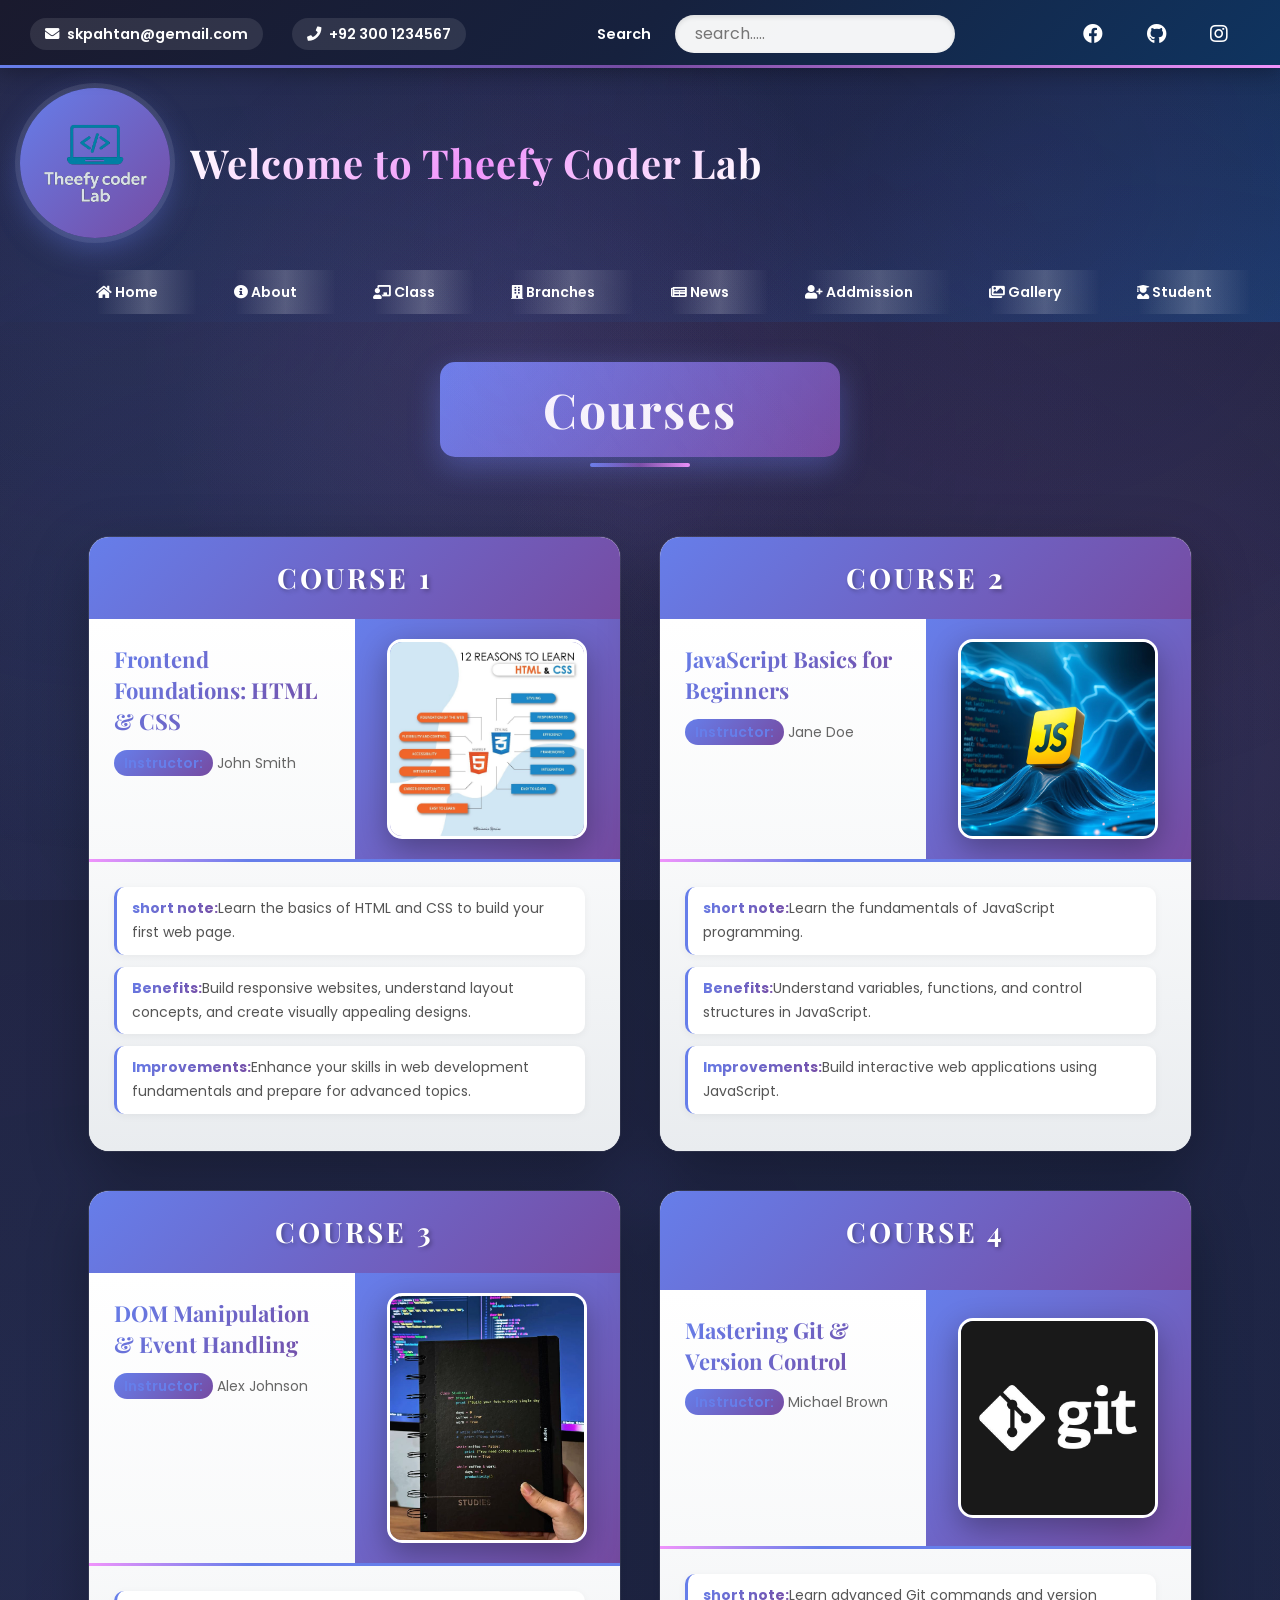
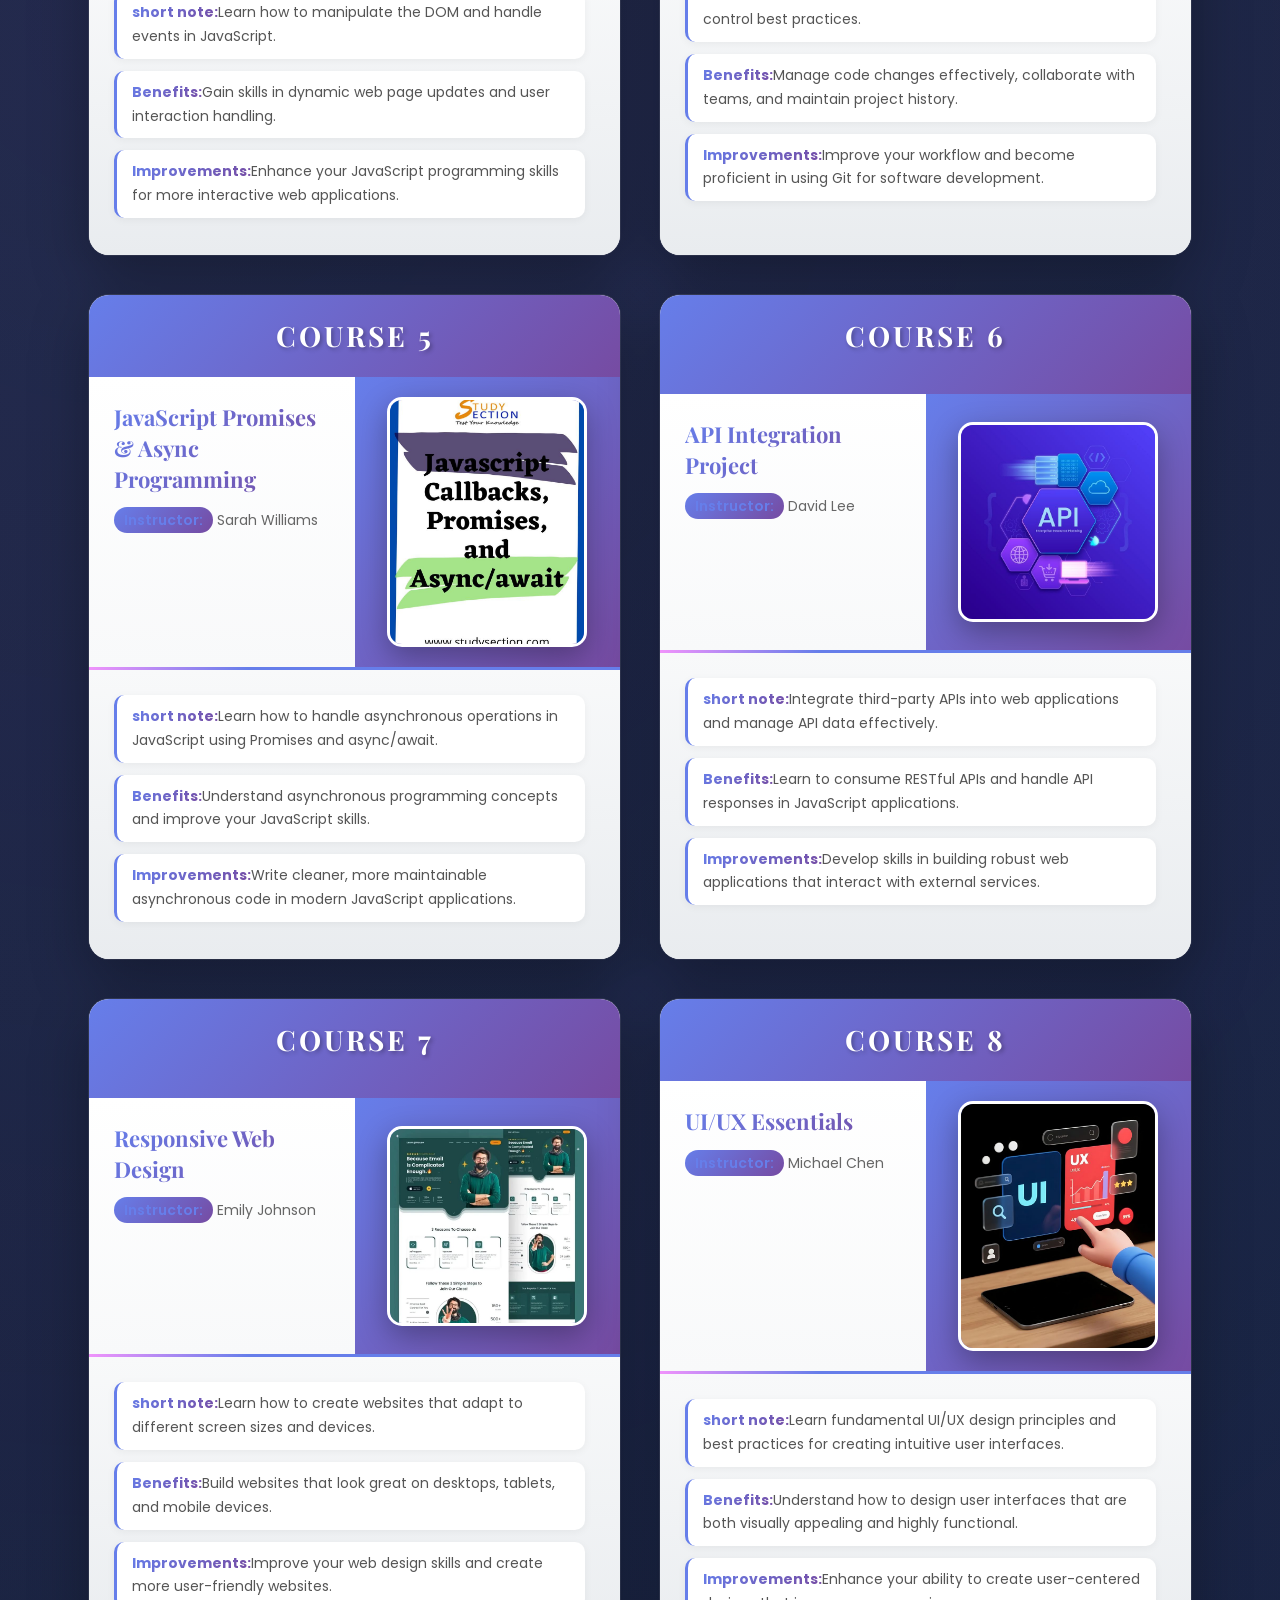
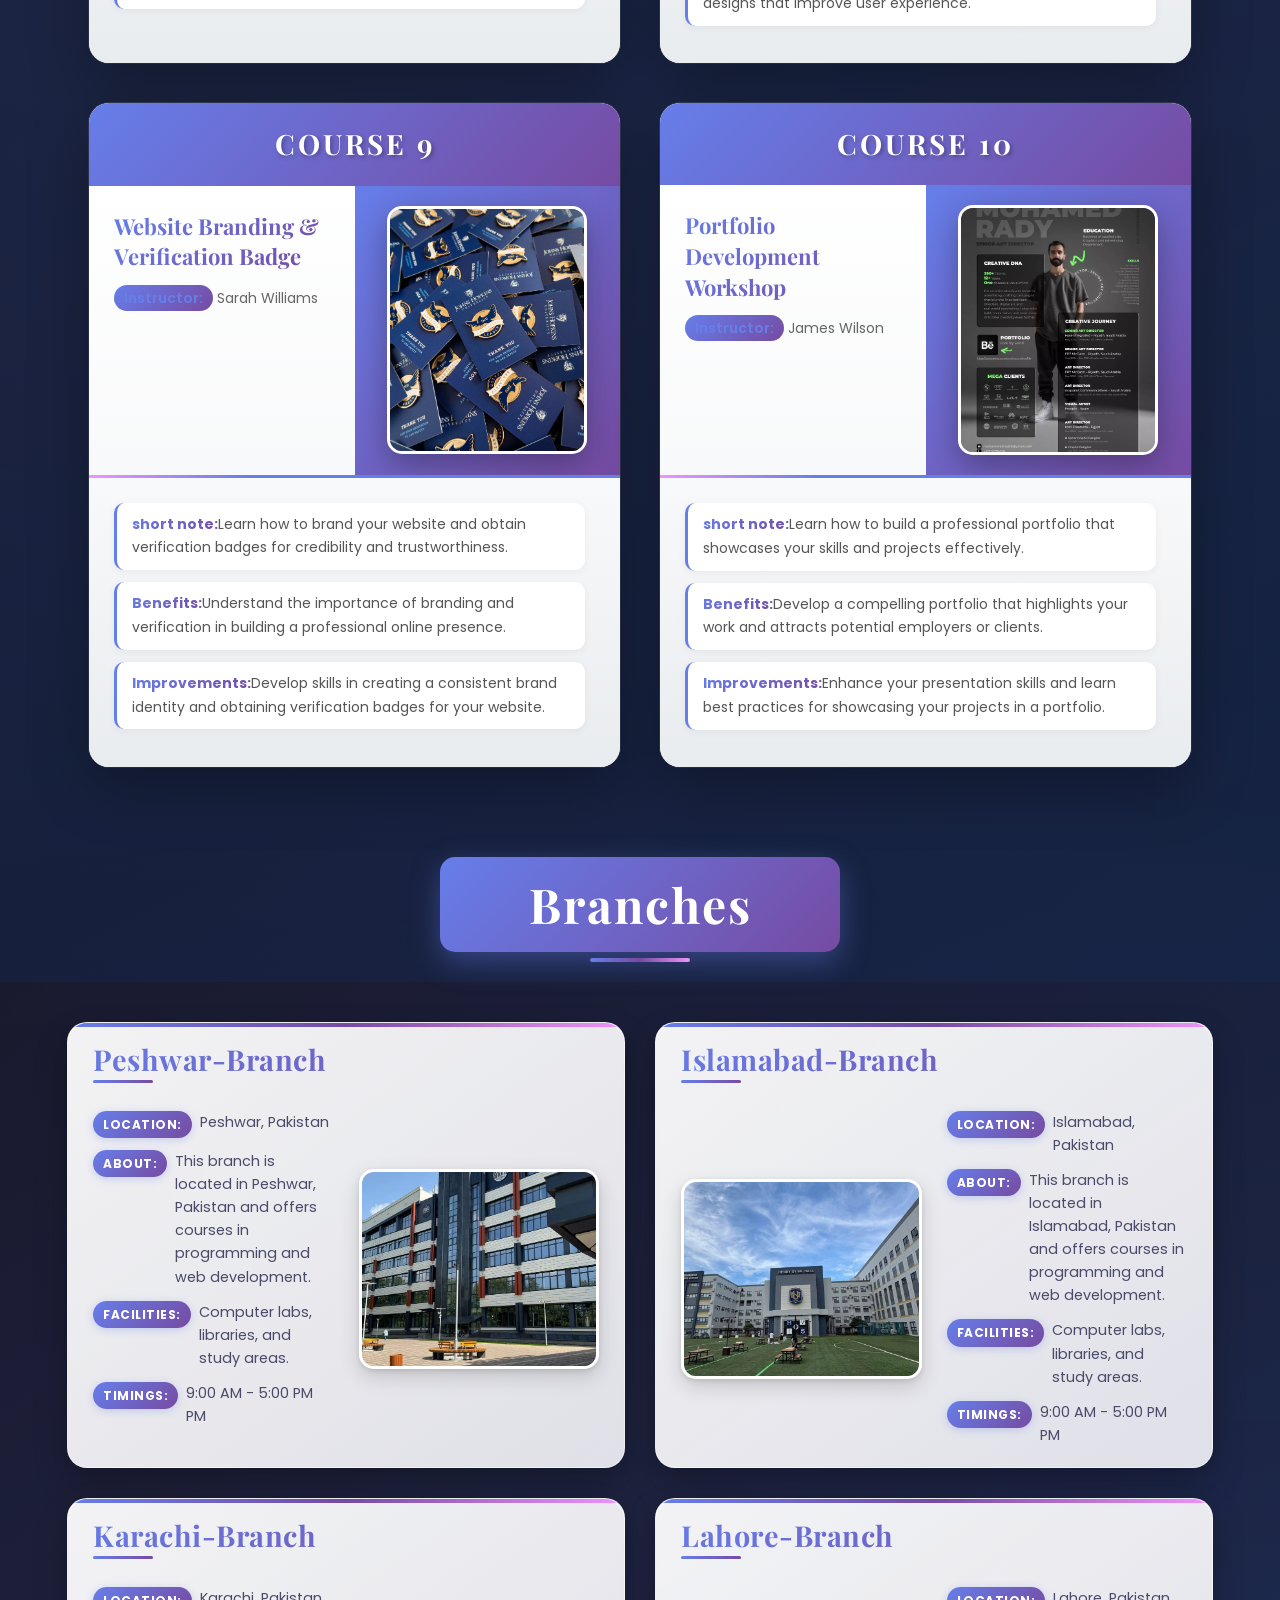
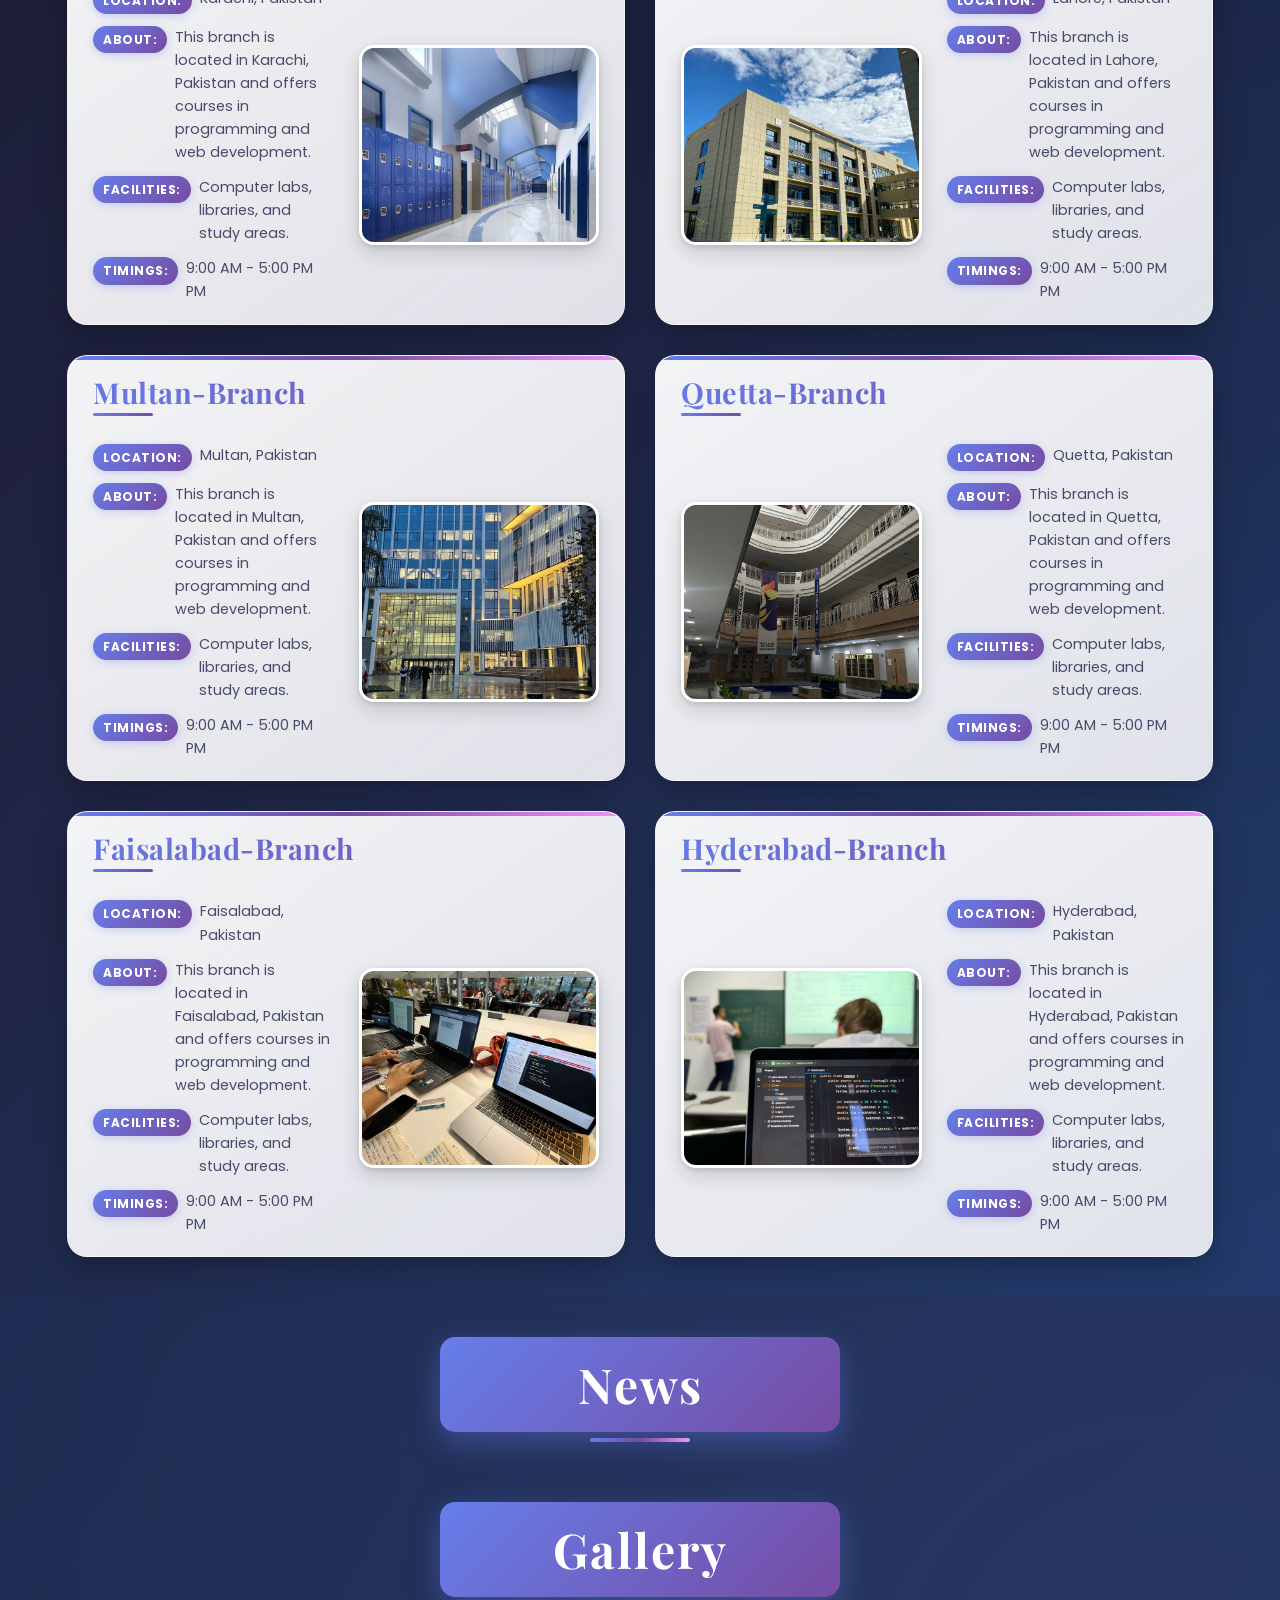
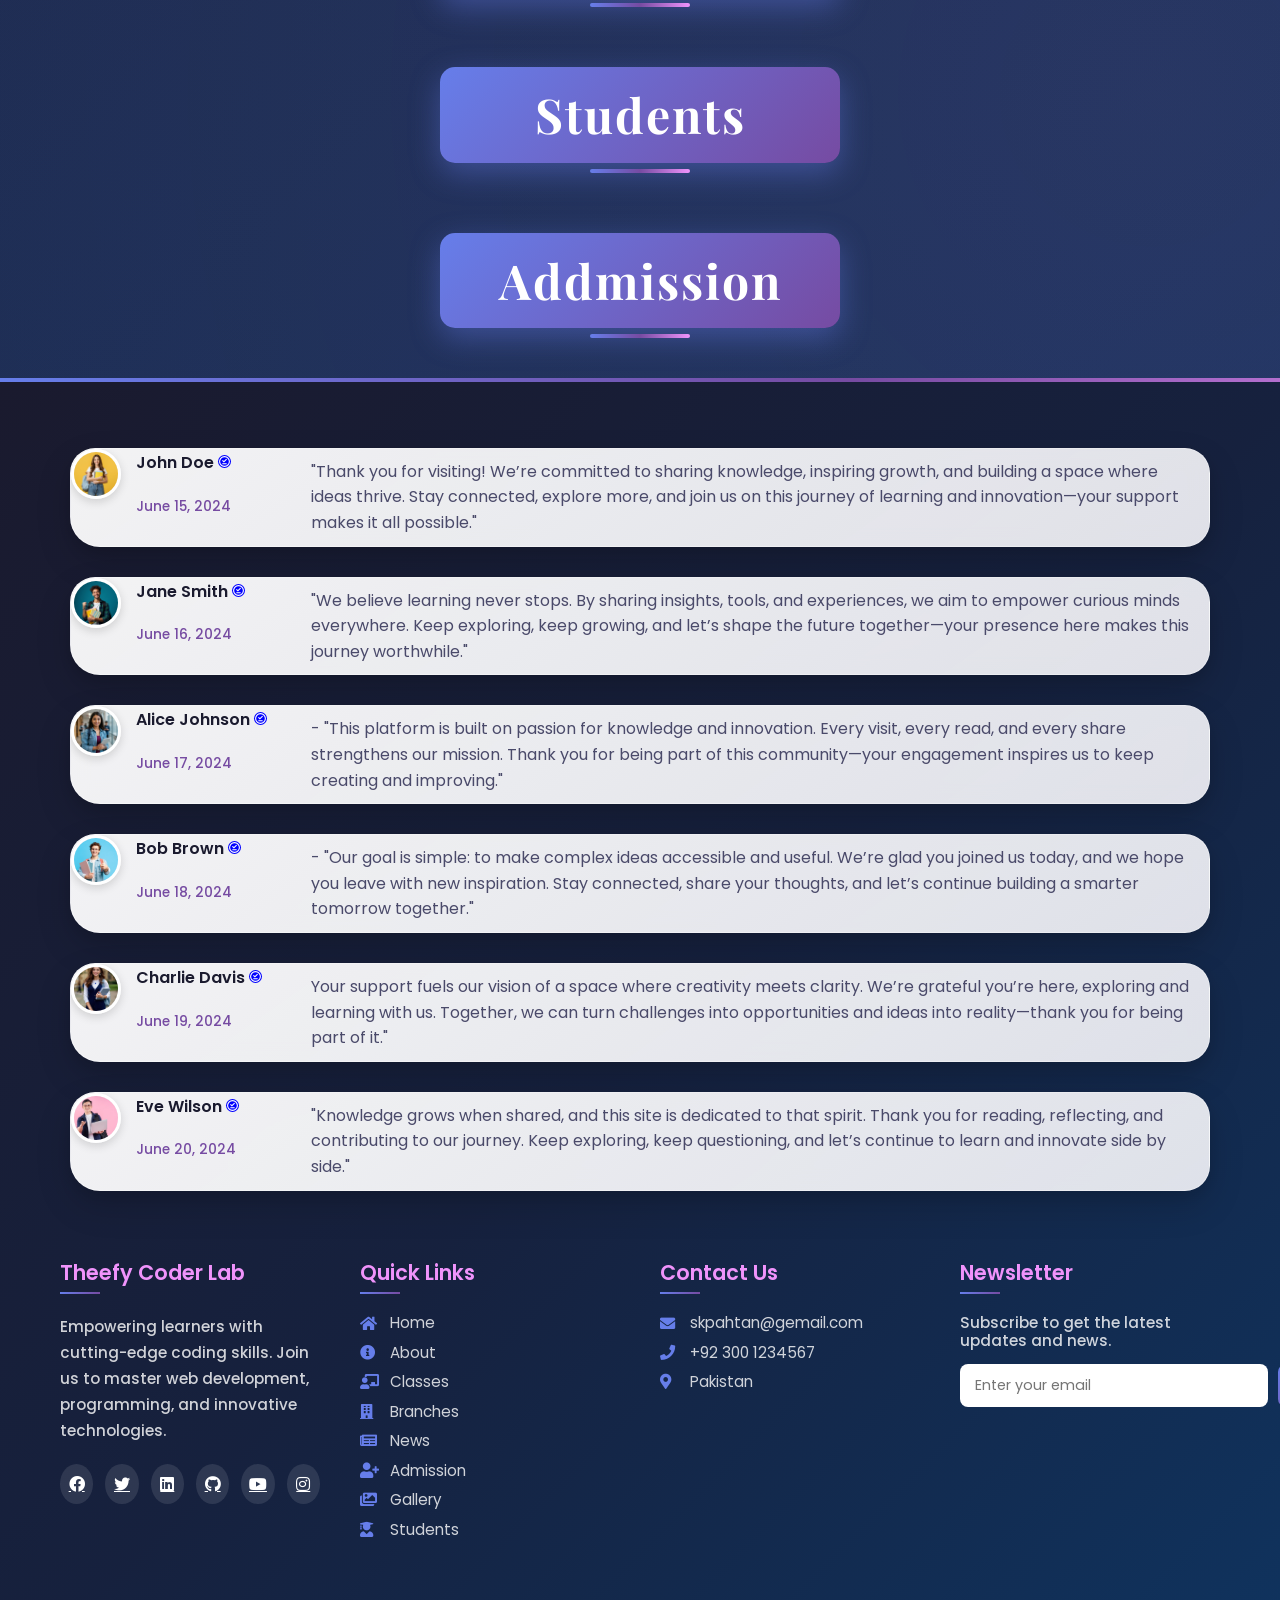
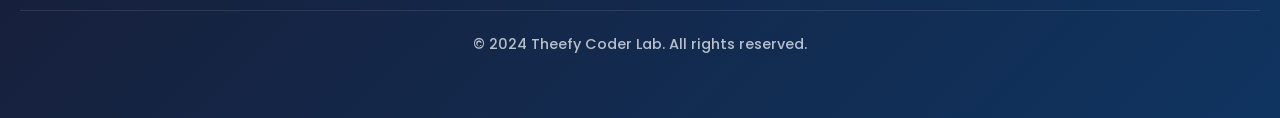
==== commit f4b2f320: "gallery is added with javaScript" ====
--- a/index.html
+++ b/index.html
@@ -9,6 +9,7 @@
     <link rel="stylesheet" href="style.css">
     <link rel="stylesheet" href="styles/branches.css">
     <link rel="stylesheet" href="styles/classes.css">
+        <link rel="stylesheet" href="styles/branches.css">
     <script src="script.js" defer type="module"></script>
 </head>
 <body>
@@ -68,8 +69,20 @@
          <h1>Courses</h1>
          <section class="courses-item"></section>
         <!-- Branches section container -->
-         <h1>branches</h1>
+         <h1>Branches</h1>
         <section class="branche-items"></section>
+        <!-- news section container -->
+         <h1>News</h1>
+         <section class="news-items"></section>
+         <!-- news section container -->
+         <h1>Gallery</h1>
+         <div class="imagesGallery"></div>
+         <!-- news section container -->
+         <h1>Students</h1>
+         <section class="student-itmes"></section>
+         <!-- news section container -->
+         <h1>Addmission</h1>
+         <section class="addmission-items"></section>
     </main>
     <!-- footer -->
     <footer>
--- a/style.css
+++ b/style.css
@@ -1,6 +1,9 @@
 /* Import Google Fonts */
 @import url('https://fonts.googleapis.com/css2?family=Poppins:wght@300;400;500;600;700&family=Playfair+Display:wght@600;700&display=swap');
-
+.branche-items{
+    padding: 0;
+    margin: 0%;
+}
 *{
     margin: 0;
     padding: 0;
@@ -508,9 +511,9 @@
 
 /* main content styles */
 main {
-    padding: 40px 20px;
-    max-width: 1200px;
-    margin: 0 auto;
+    /* padding: 40px 20px; */
+    /* max-width: 1200px; */
+    /* margin: 0 auto; */
     width: 100%;
 }
 
--- a/styles/branches.css
+++ b/styles/branches.css
@@ -8,6 +8,10 @@
 }
 
 /* Main branches container with beautiful gradient background */
+.branche-items{
+    padding: 0;
+    margin: 0%;
+}
 .branches {
     display: flex;
     flex-wrap: wrap;
--- a/styles/branches.css
+++ b/styles/branches.css
@@ -8,6 +8,10 @@
 }
 
 /* Main branches container with beautiful gradient background */
+.branche-items{
+    padding: 0;
+    margin: 0%;
+}
 .branches {
     display: flex;
     flex-wrap: wrap;
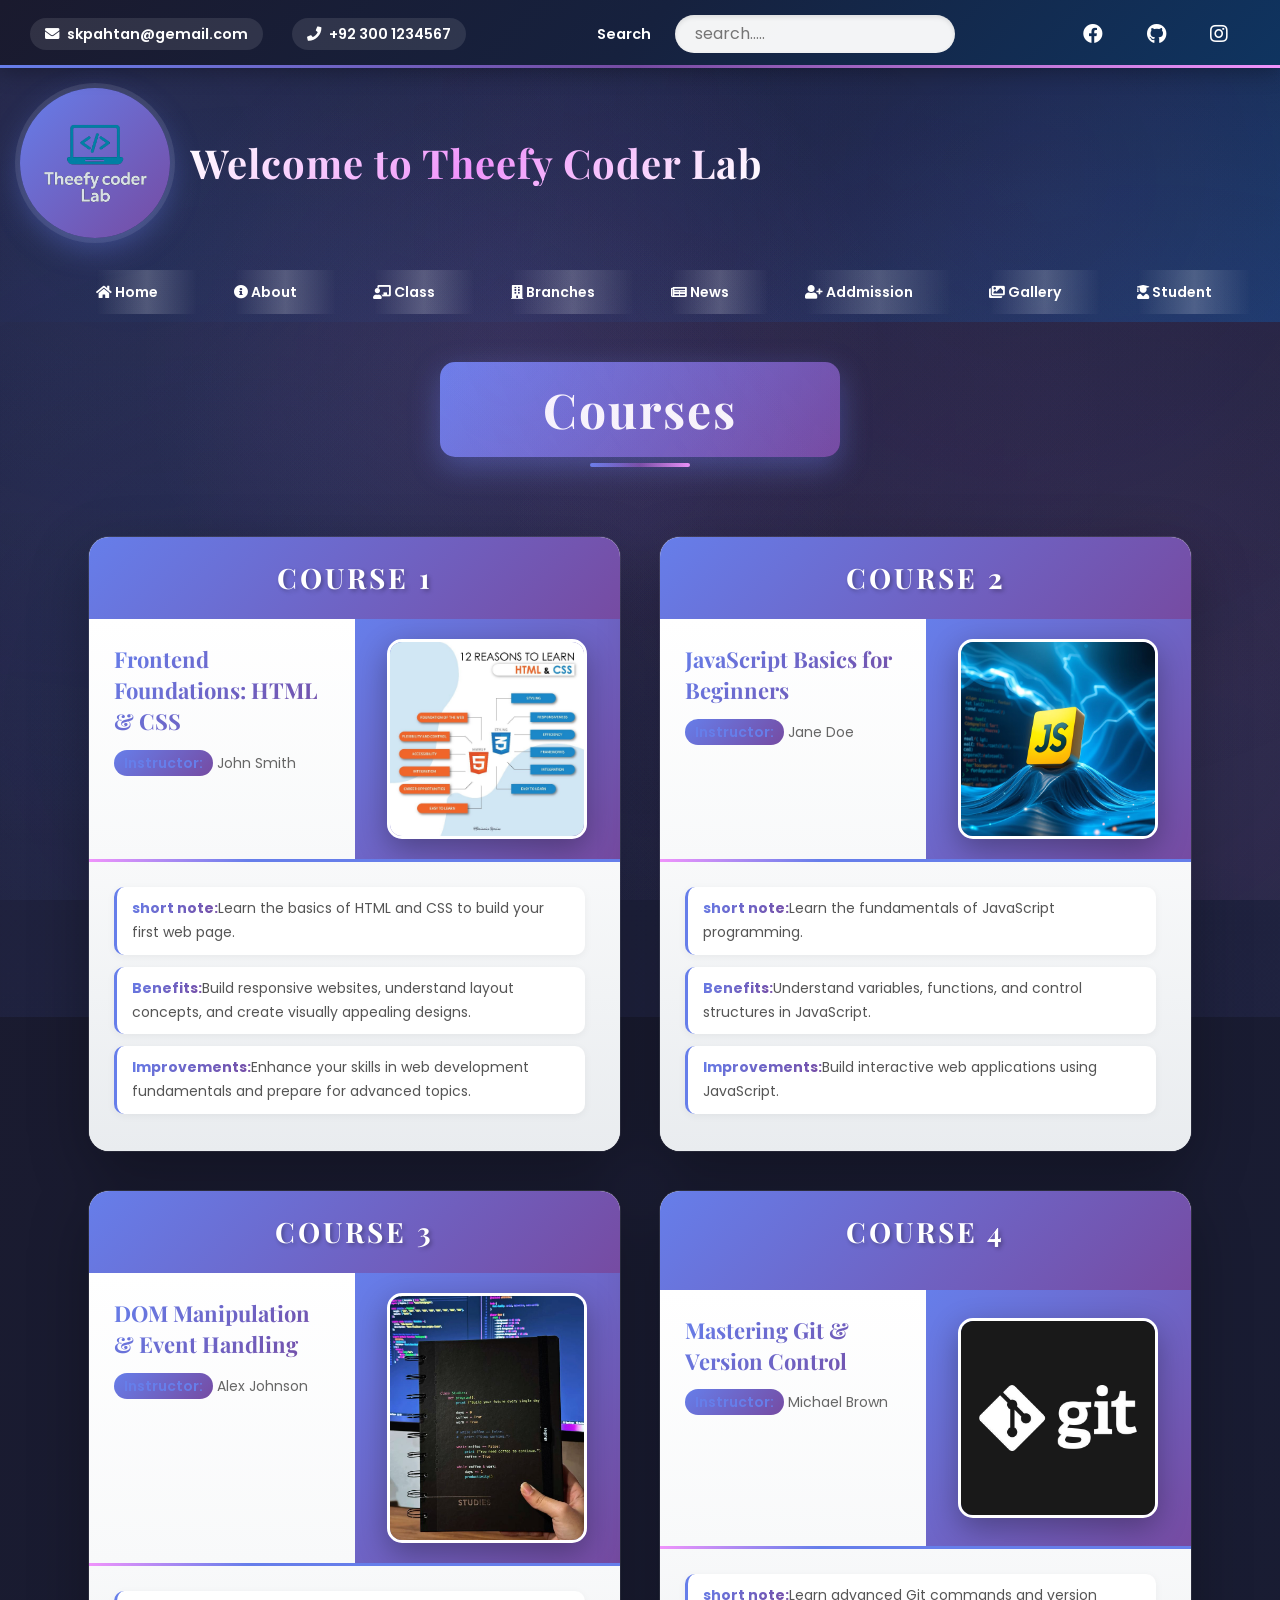
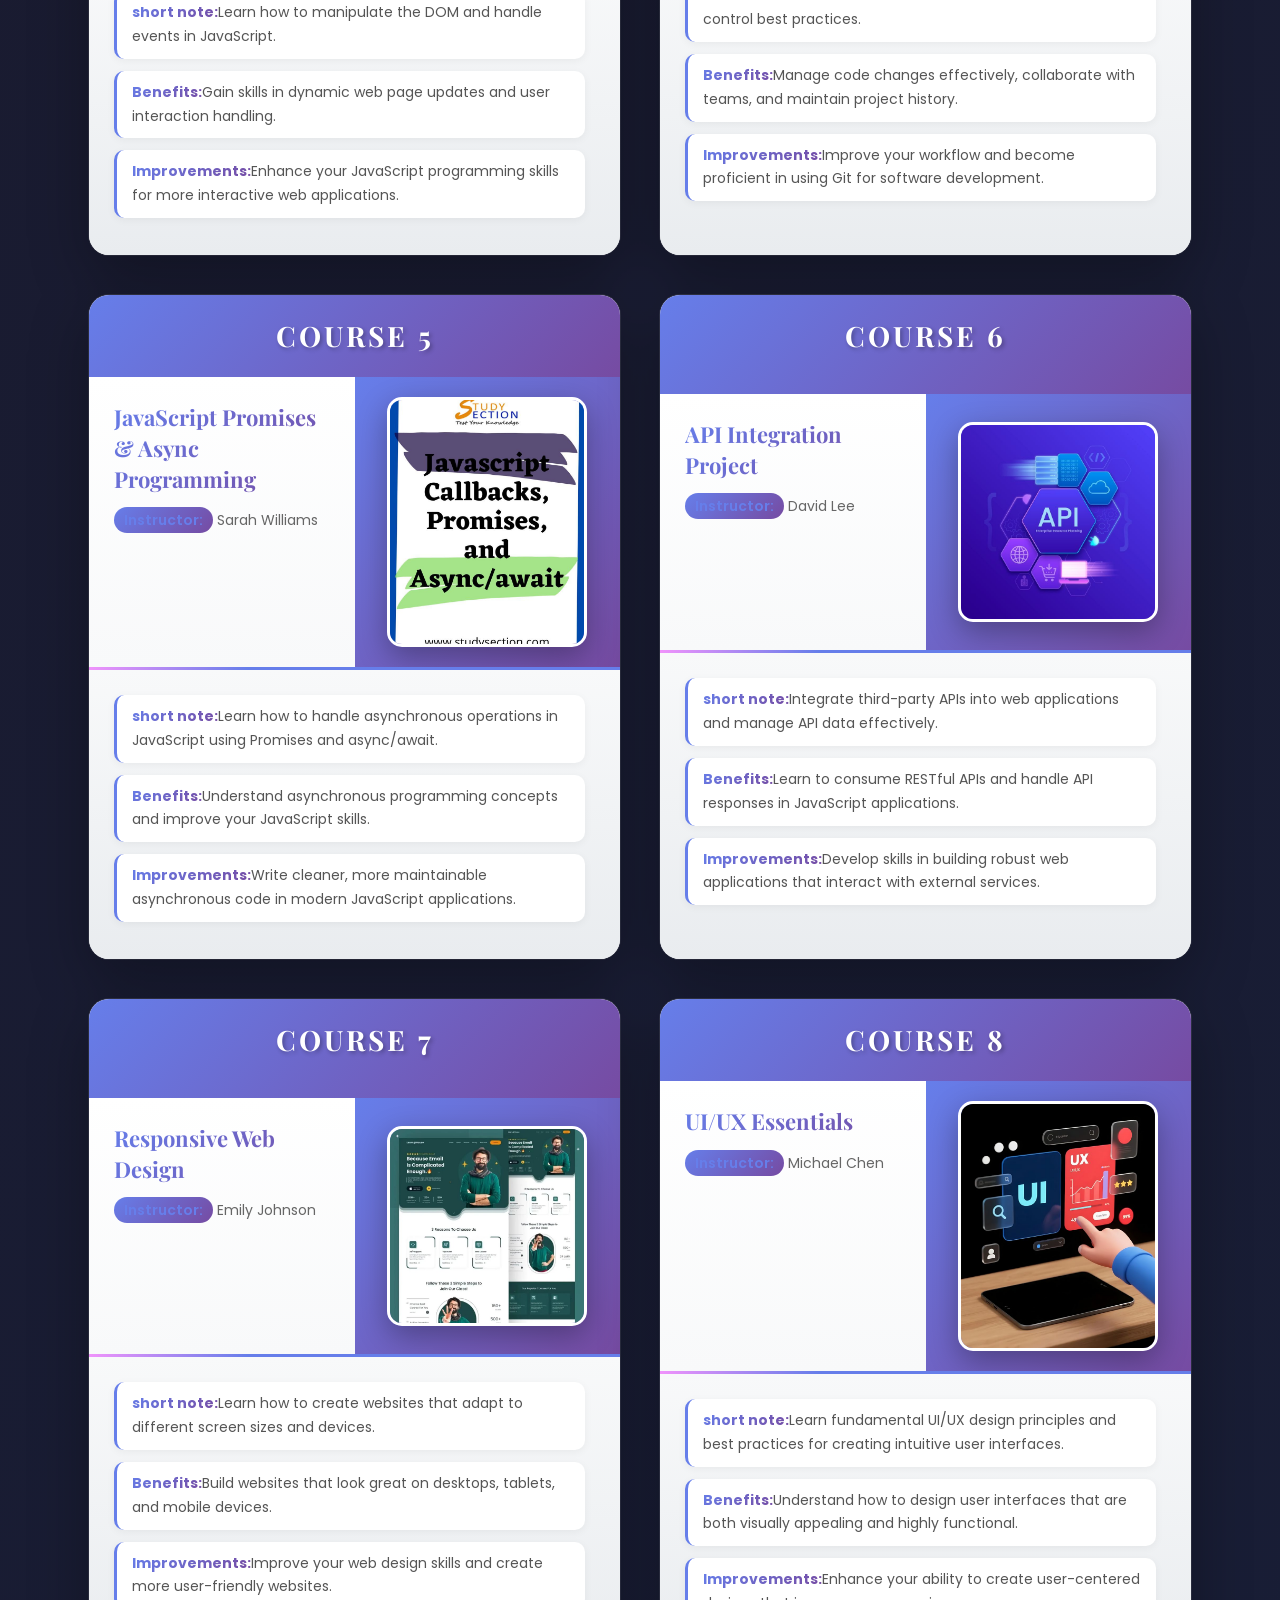
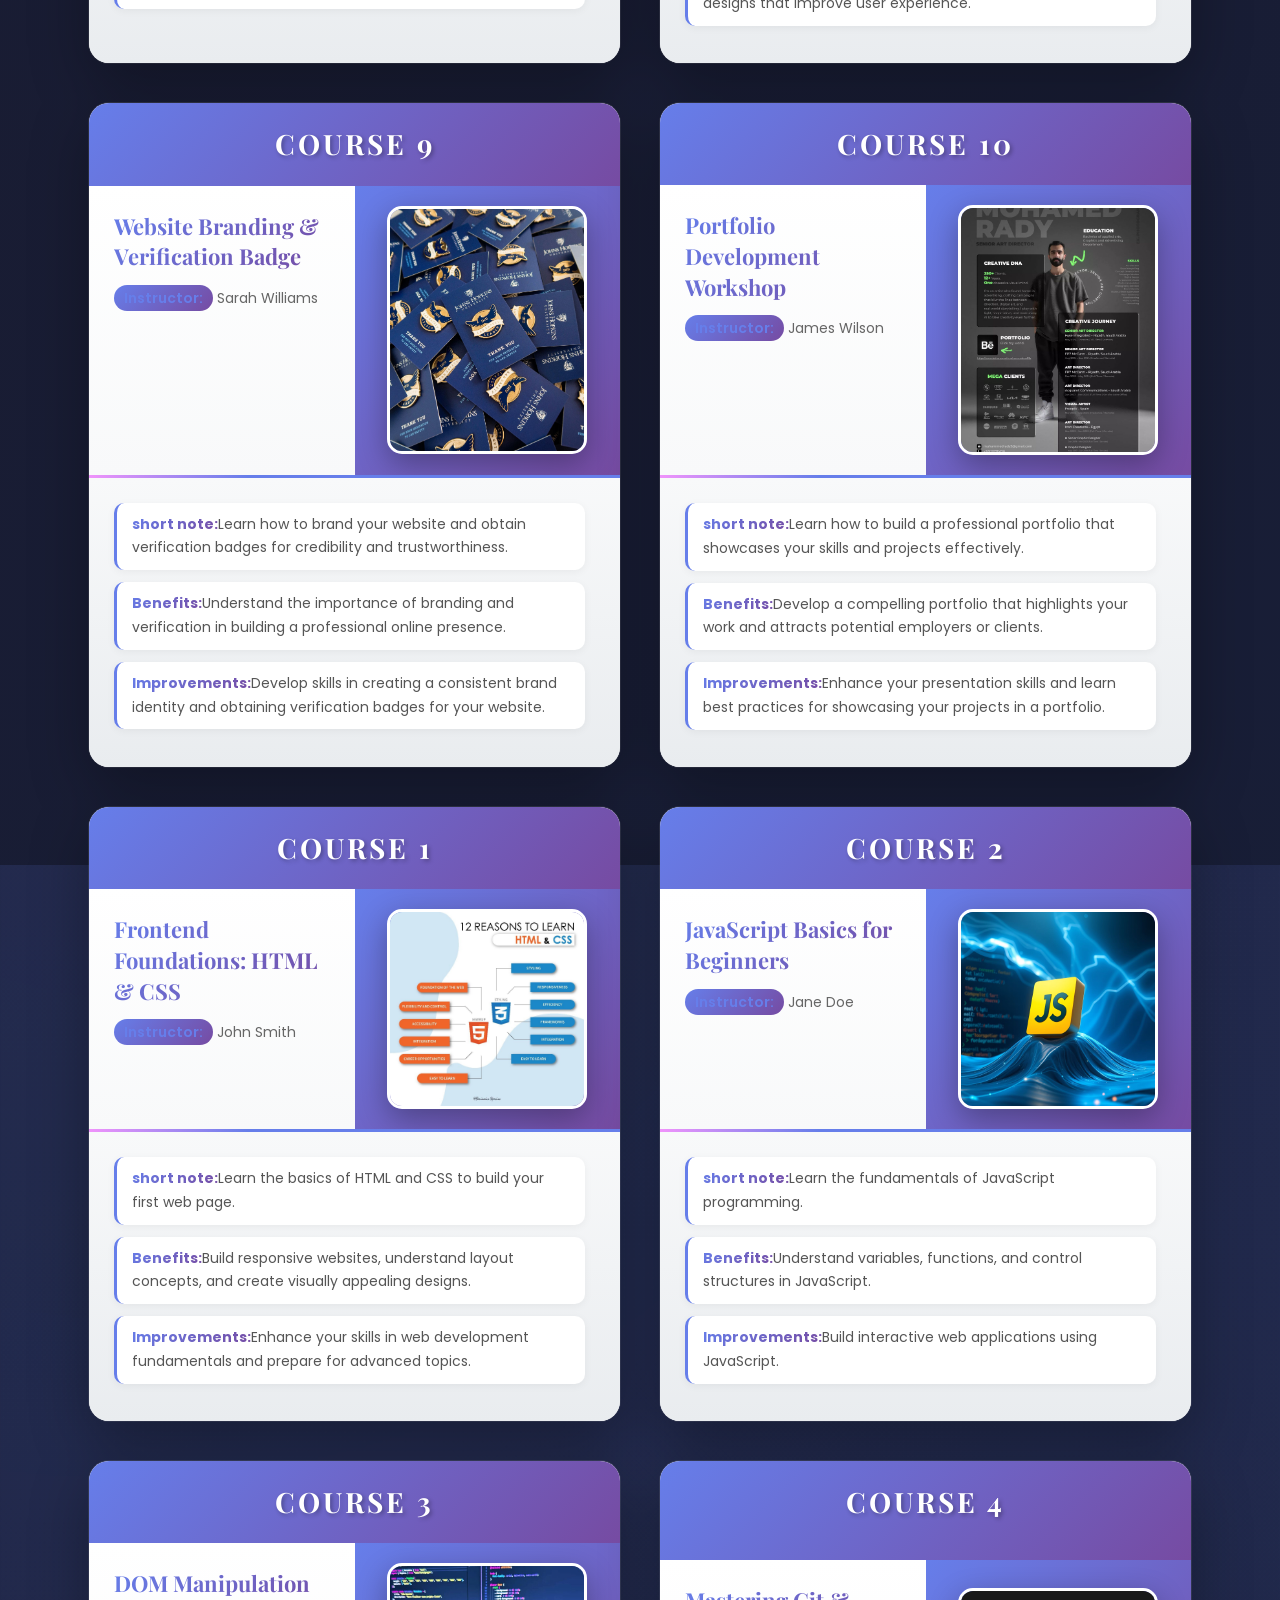
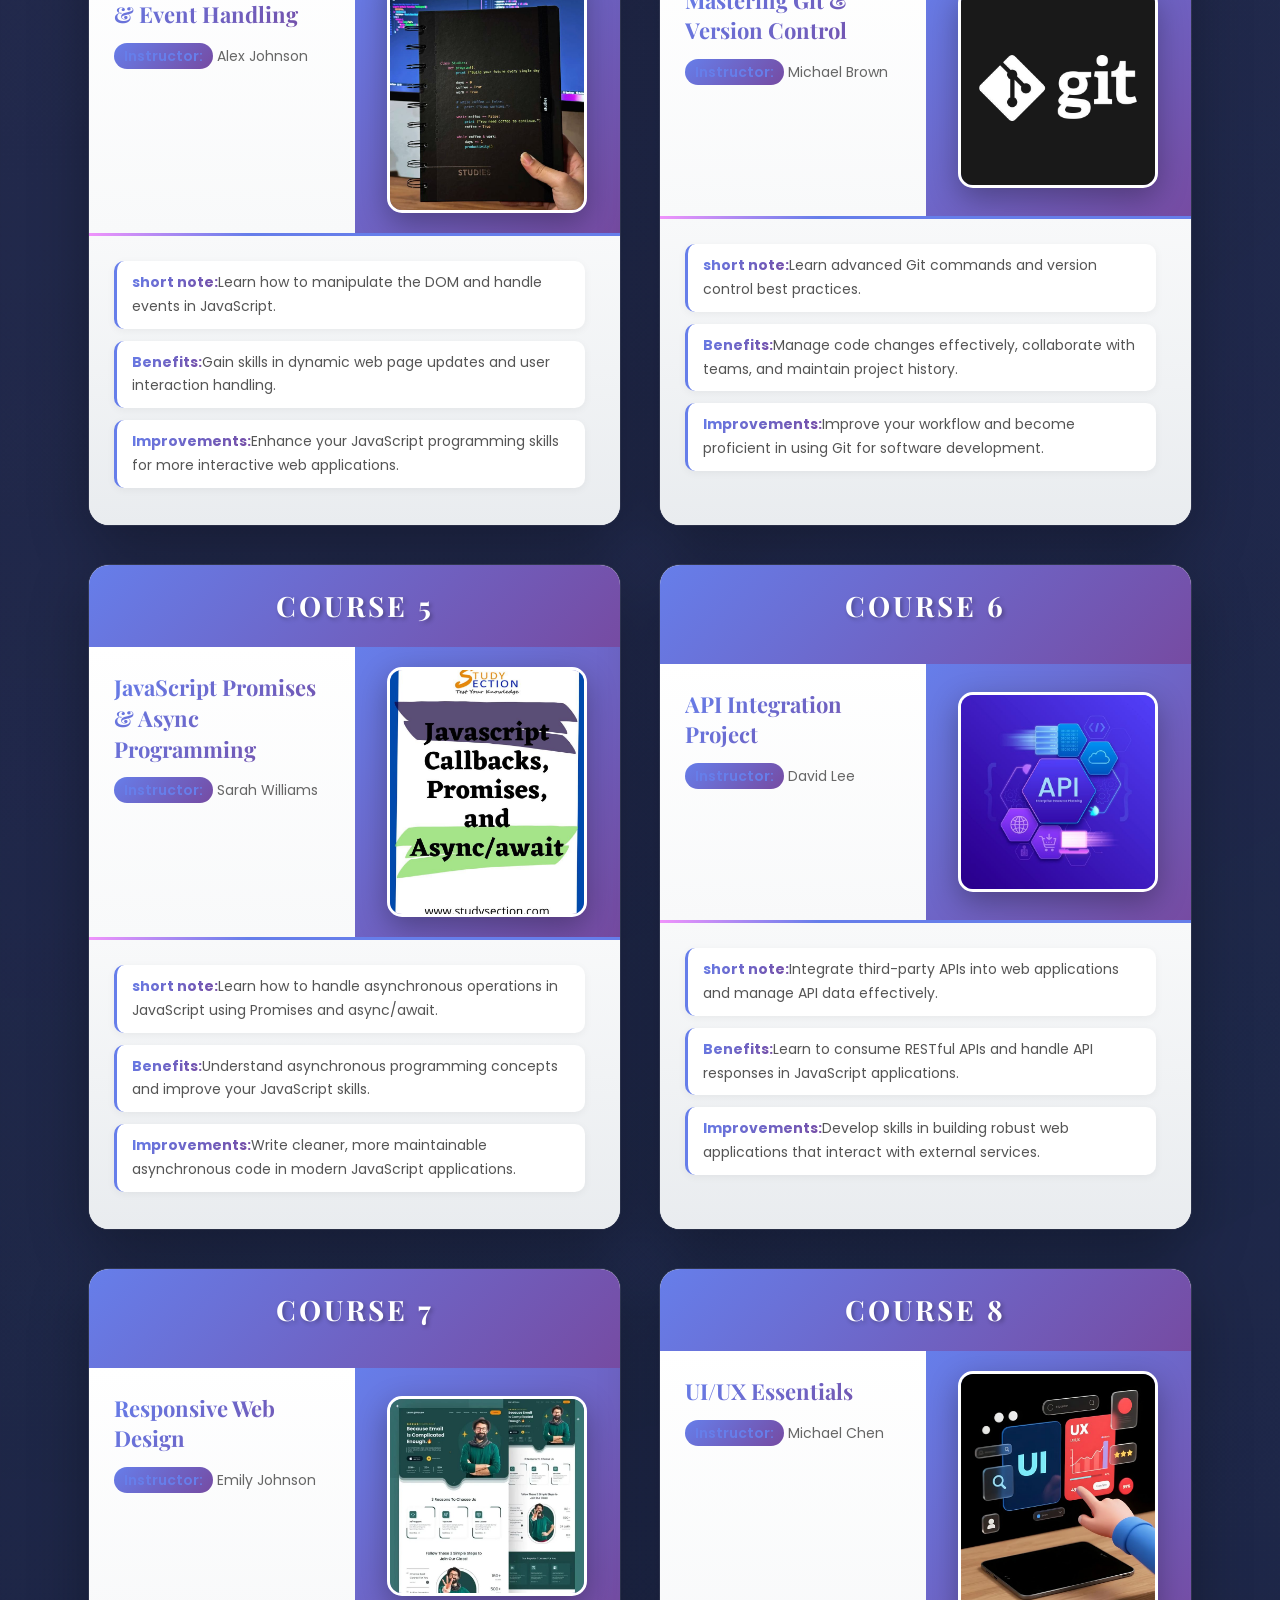
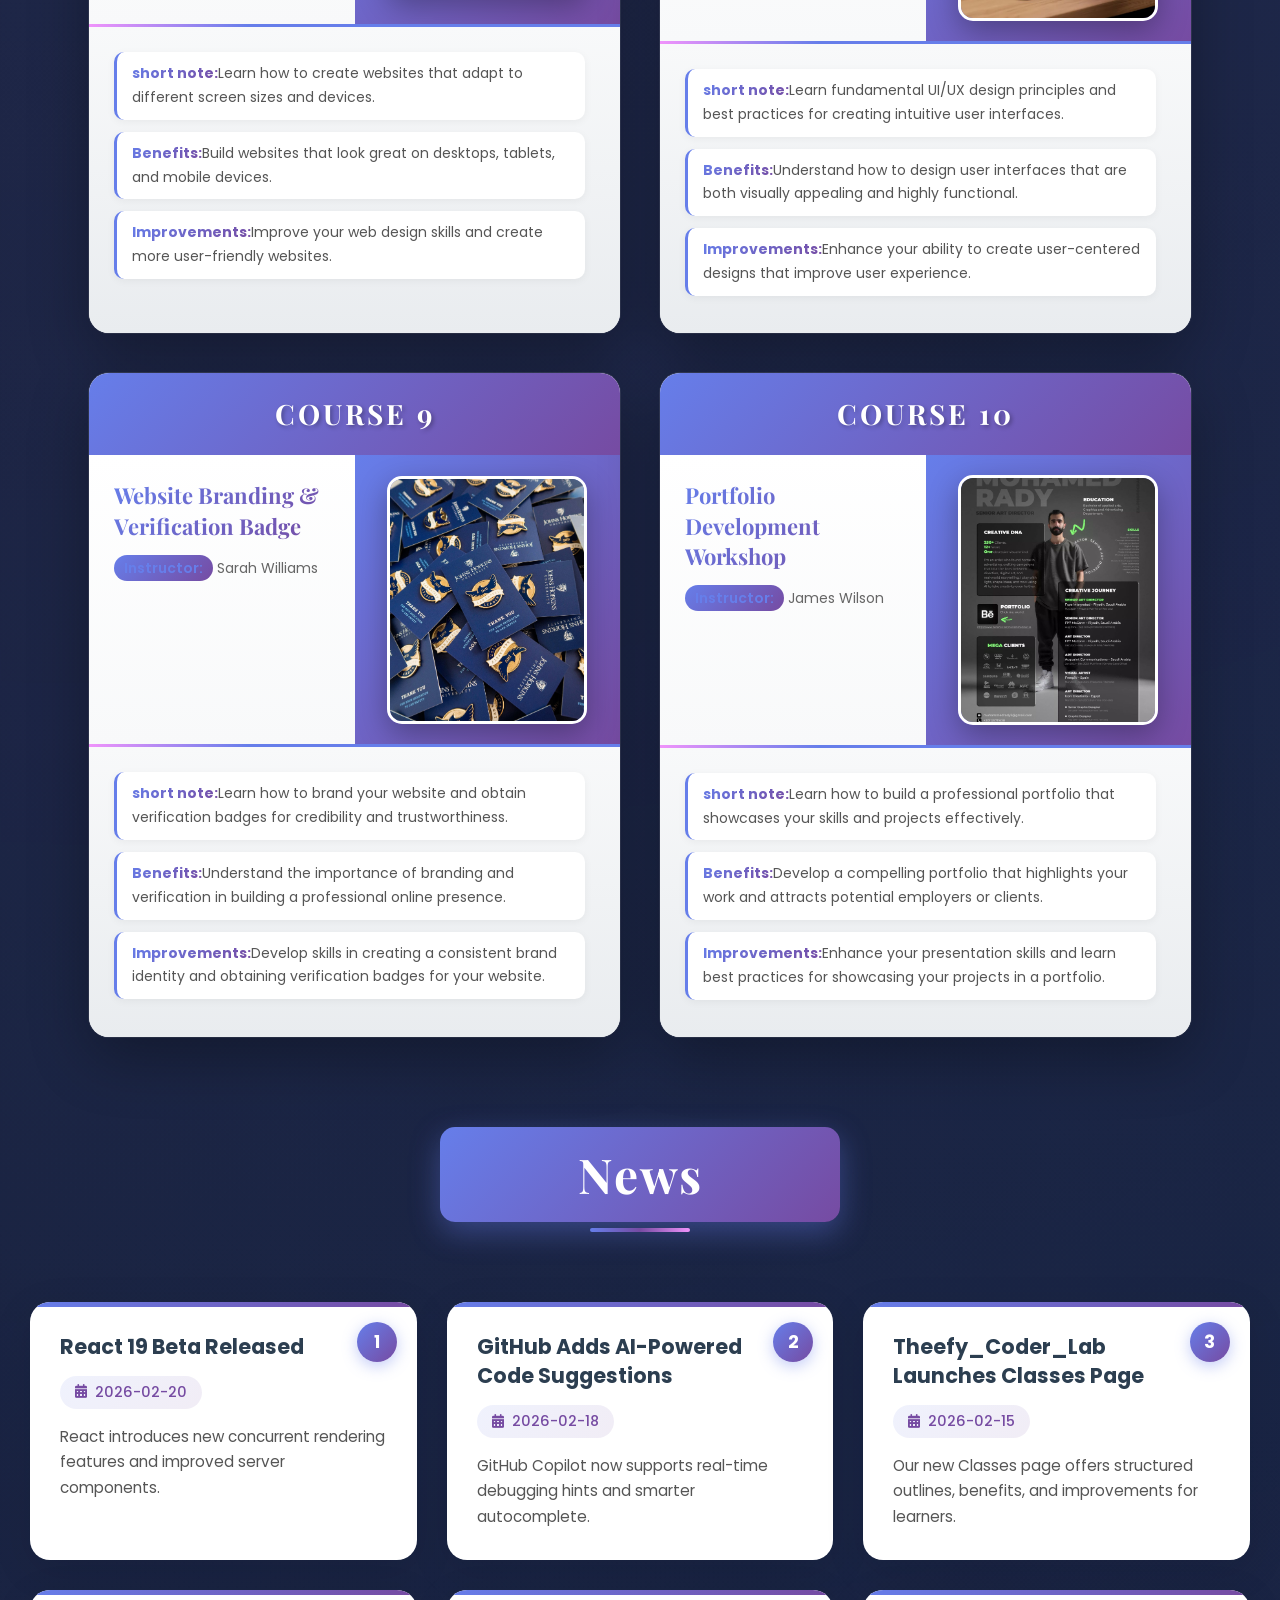
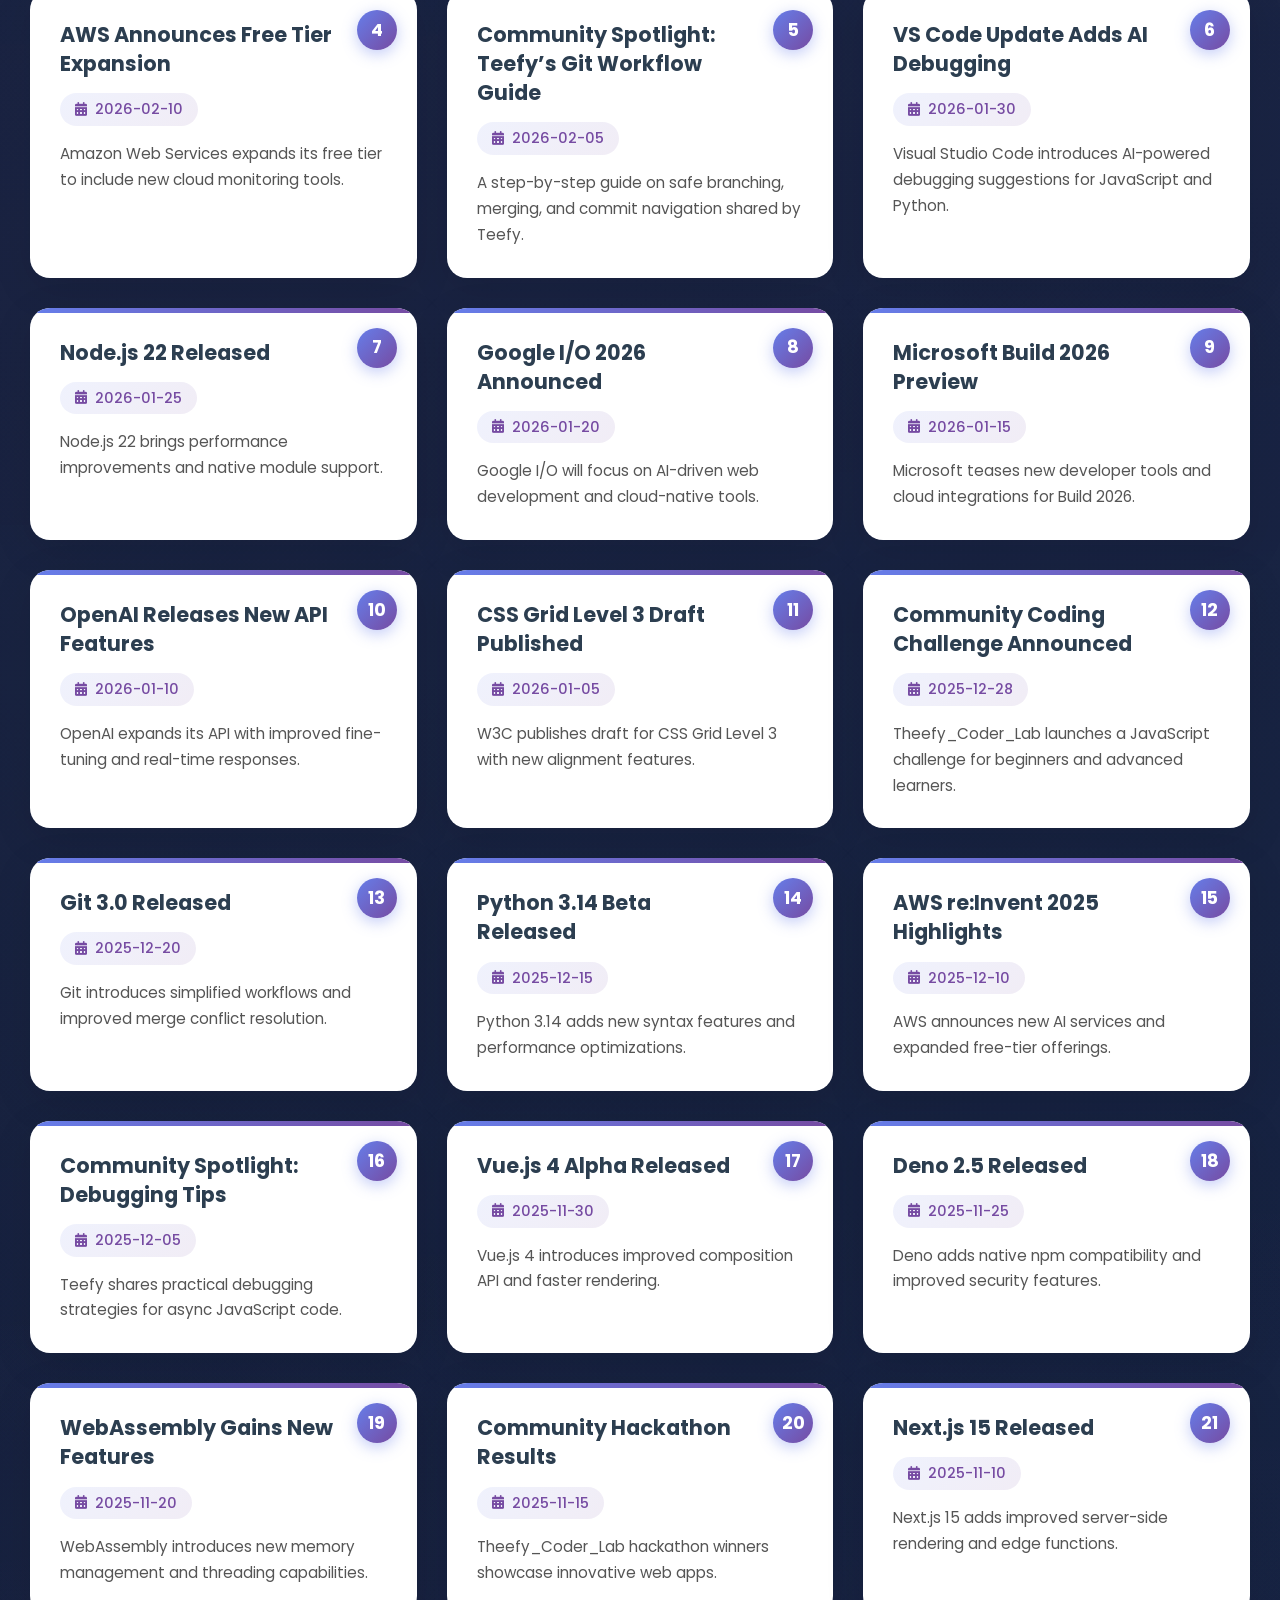
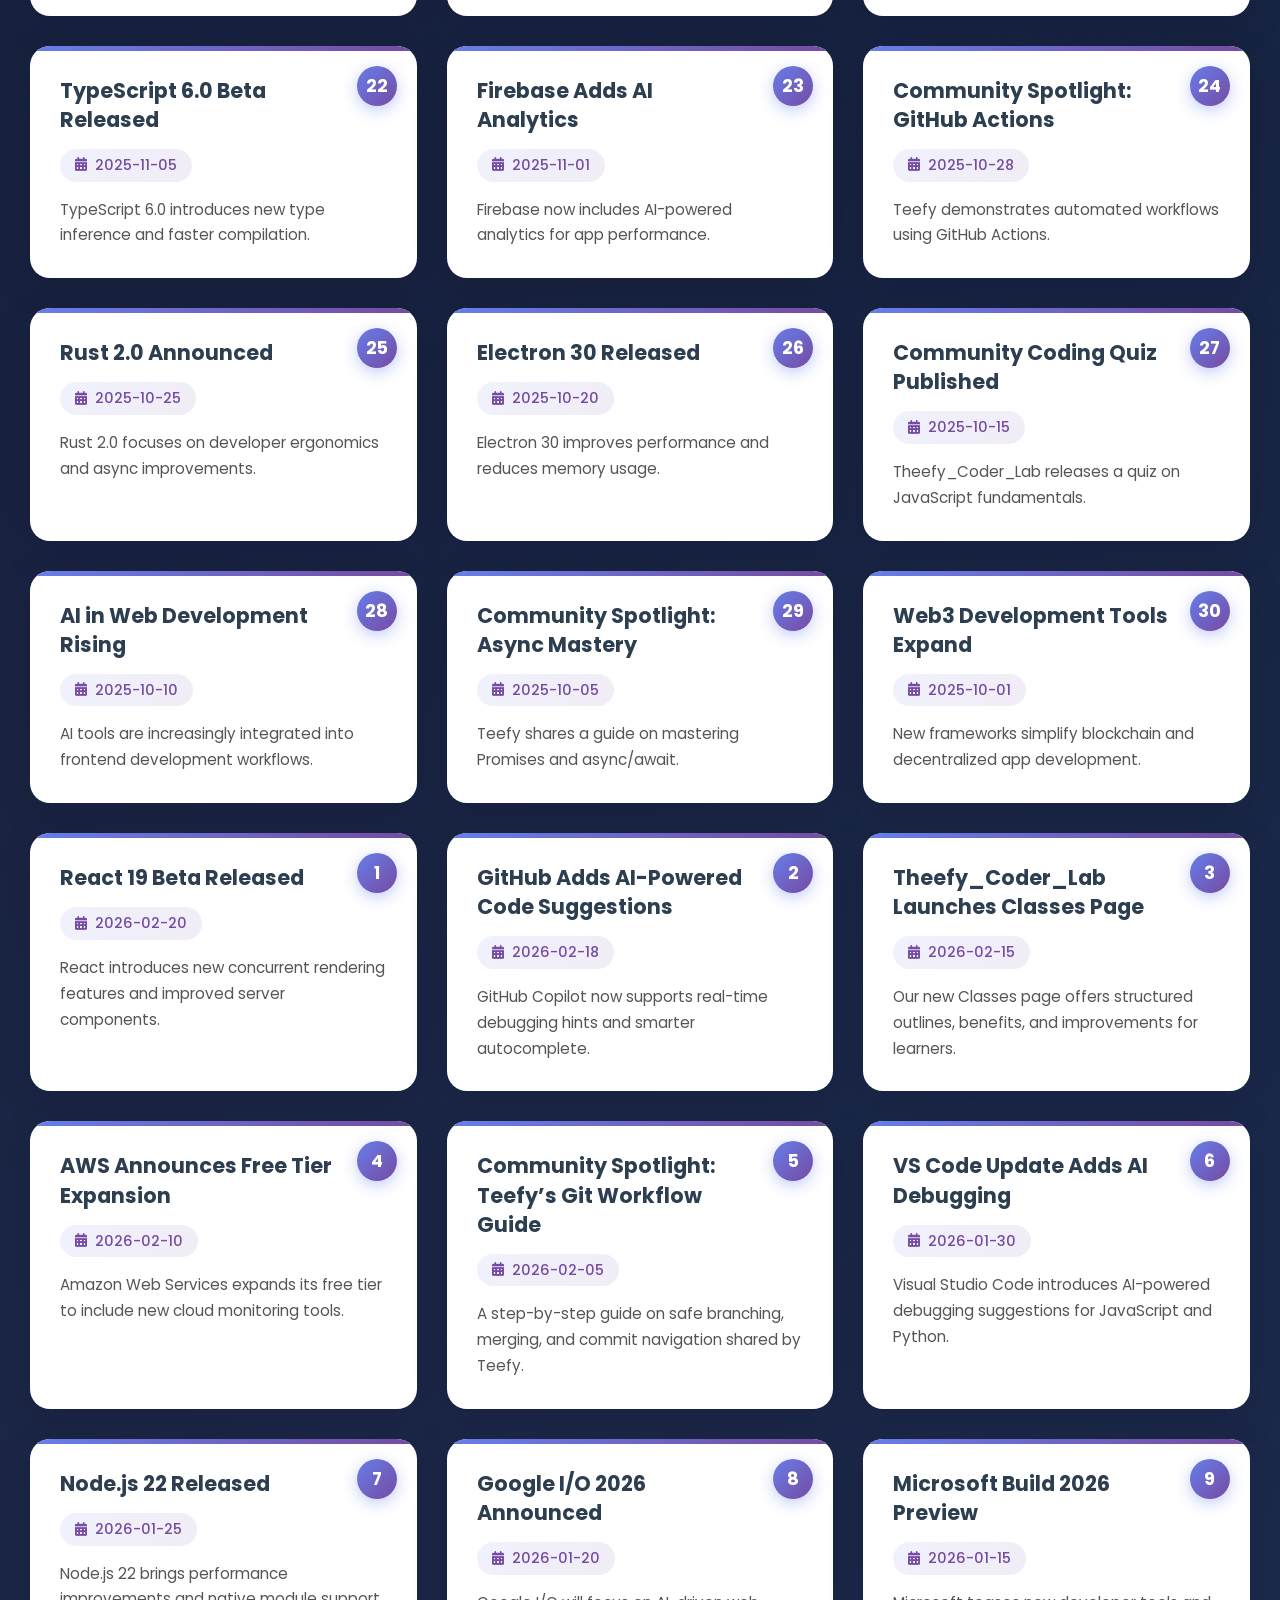
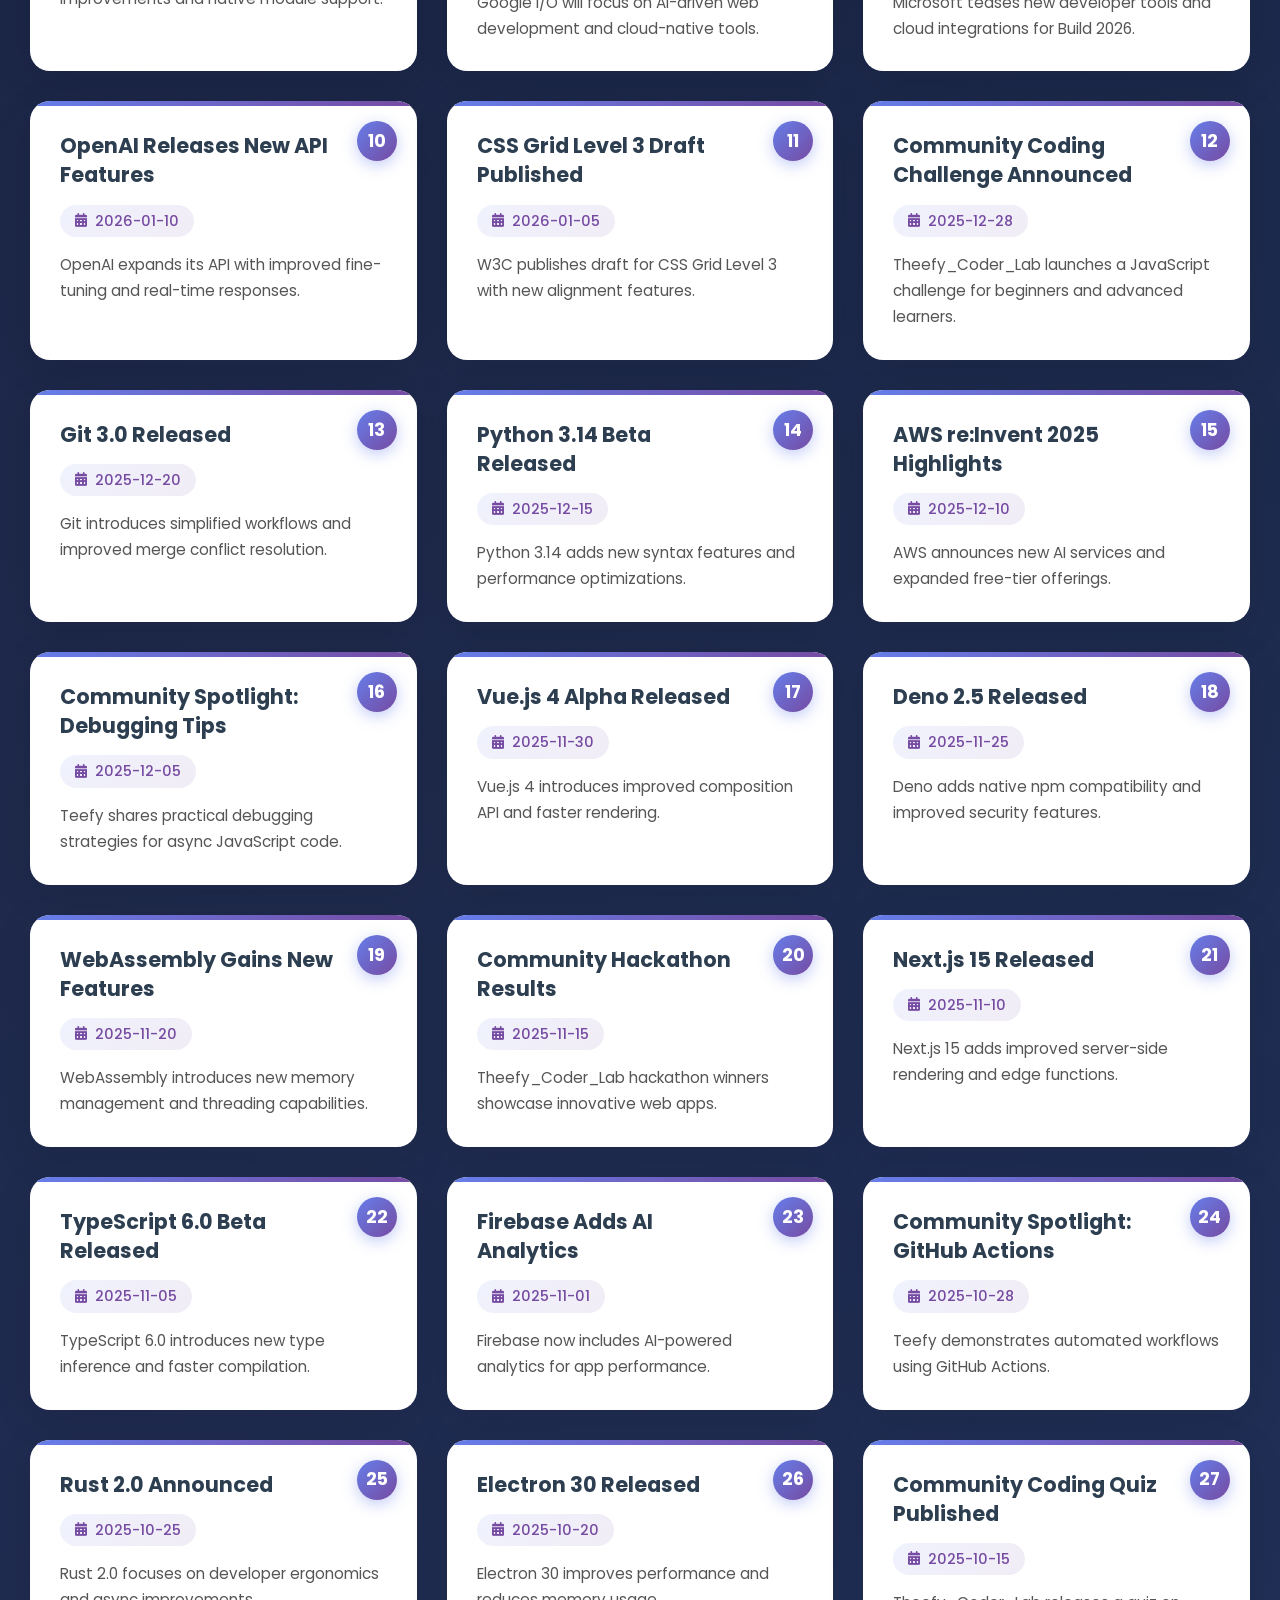
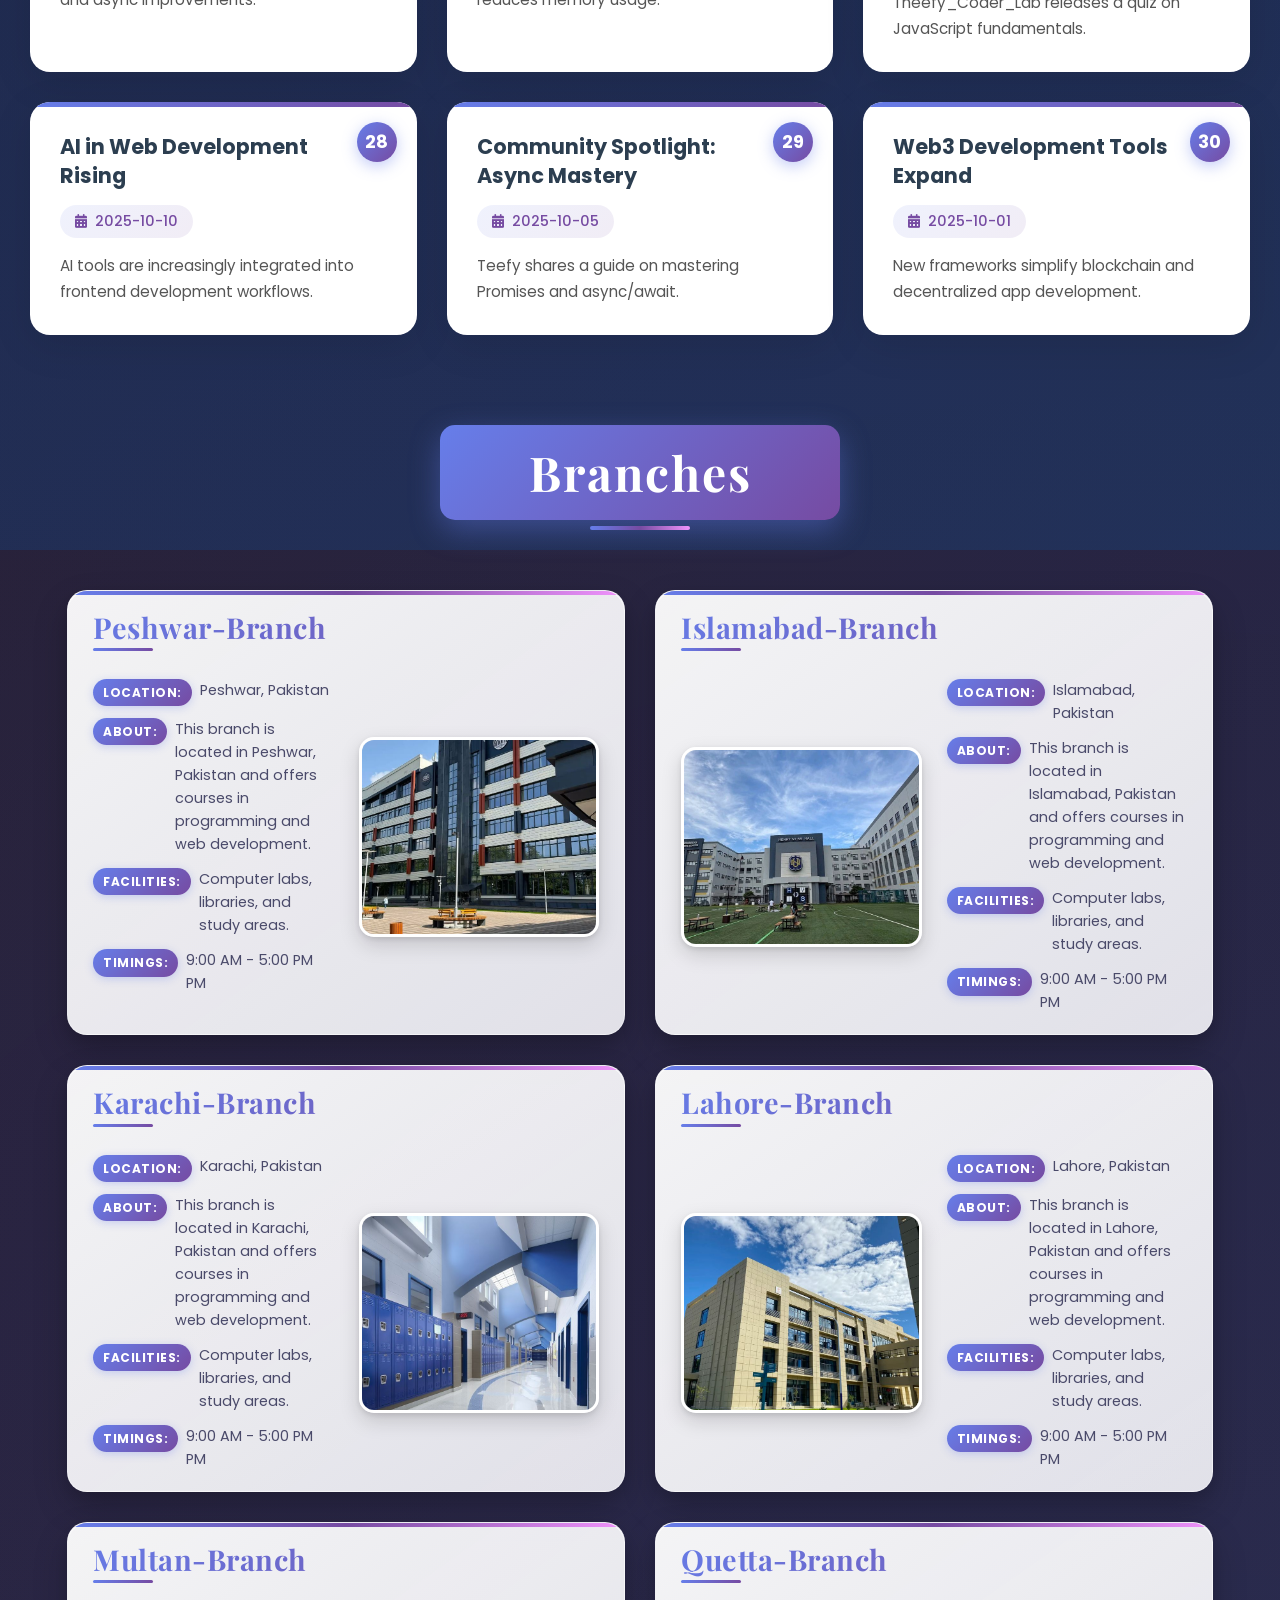
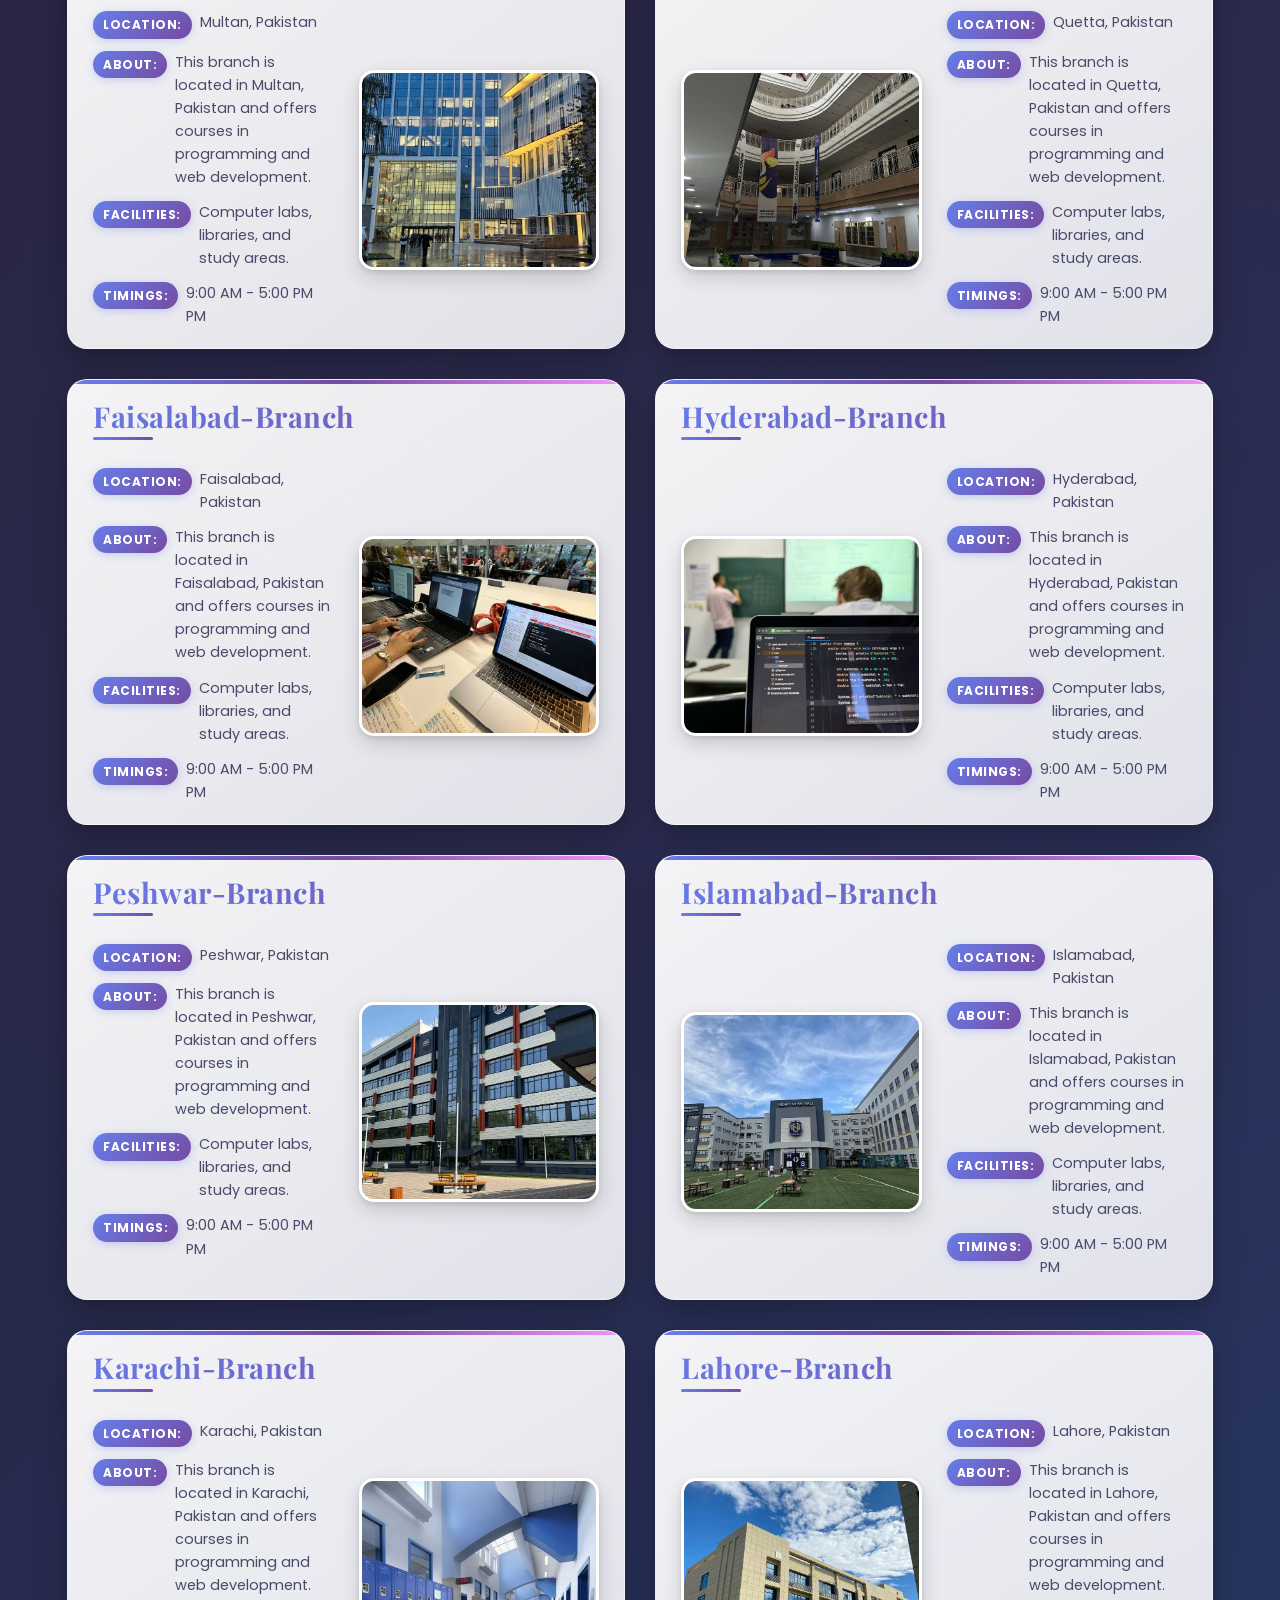
==== commit e4c2f5af: "news page is loaded to the home page successfully" ====
--- a/index.html
+++ b/index.html
@@ -9,6 +9,7 @@
     <link rel="stylesheet" href="style.css">
     <link rel="stylesheet" href="styles/branches.css">
     <link rel="stylesheet" href="styles/classes.css">
+    <link rel="stylesheet" href="styles/news.css">
         <link rel="stylesheet" href="styles/branches.css">
     <script src="script.js" defer type="module"></script>
 </head>
@@ -68,12 +69,12 @@
         <!-- courses section container -->
          <h1>Courses</h1>
          <section class="courses-item"></section>
+         <!-- news section container -->
+         <h1>News</h1>
+         <section class="news"></section>
         <!-- Branches section container -->
          <h1>Branches</h1>
-        <section class="branche-items"></section>
-        <!-- news section container -->
-         <h1>News</h1>
-         <section class="news-items"></section>
+        <section class="branche-items"></section>       
          <!-- news section container -->
          <h1>Gallery</h1>
          <div class="imagesGallery"></div>
--- a/styles/news.css
+++ b/styles/news.css
@@ -0,0 +1,237 @@
+/* News Page Styling - Theefy Coder Lab */
+
+/* Main container styles */
+main .content {
+    display: flex;
+    flex-direction: column;
+    max-width: 1400px;
+    margin: 0 auto;
+    width: 100%;
+    padding: 40px 20px;
+}
+
+main .content h2 {
+    margin-top: 20px;
+    text-align: center;
+    font-size: 2.5rem;
+    color: #2c3e50;
+    font-weight: 700;
+    text-transform: uppercase;
+    letter-spacing: 3px;
+    position: relative;
+    padding-bottom: 15px;
+}
+
+main .content h2::after {
+    content: '';
+    position: absolute;
+    bottom: 0;
+    left: 50%;
+    transform: translateX(-50%);
+    width: 100px;
+    height: 4px;
+    background: linear-gradient(90deg, #667eea, #764ba2);
+    border-radius: 2px;
+}
+
+main .content > p {
+    text-align: center;
+    color: #7f8c8d;
+    font-size: 1.1rem;
+    margin-bottom: 40px;
+}
+
+/* News container */
+.news {
+    display: grid;
+    grid-template-columns: repeat(auto-fill, minmax(350px, 1fr));
+    gap: 30px;
+    margin: 30px;
+    padding: 20px 0;
+}
+
+/* News item card */
+.news .news-item {
+    background: white;
+    border-radius: 20px;
+    overflow: hidden;
+    box-shadow: 0 10px 40px rgba(0, 0, 0, 0.1);
+    transition: all 0.4s cubic-bezier(0.175, 0.885, 0.32, 1.275);
+    position: relative;
+    border: none;
+    padding: 30px;
+    display: flex;
+    flex-direction: column;
+}
+
+/* Gradient top border */
+.news .news-item::before {
+    content: '';
+    position: absolute;
+    top: 0;
+    left: 0;
+    right: 0;
+    height: 5px;
+    background: linear-gradient(90deg, #667eea, #764ba2, #f093fb);
+    background-size: 200% 100%;
+    animation: gradientMove 3s ease infinite;
+}
+
+@keyframes gradientMove {
+    0%, 100% { background-position: 0% 50%; }
+    50% { background-position: 100% 50%; }
+}
+
+/* Hover effect */
+.news .news-item:hover {
+    transform: translateY(-10px);
+    box-shadow: 0 25px 60px rgba(102, 126, 234, 0.25);
+}
+
+/* News number badge */
+.news .news-item .news-number {
+    position: absolute;
+    top: 20px;
+    right: 20px;
+    background: linear-gradient(135deg, #667eea 0%, #764ba2 100%);
+    color: white;
+    width: 40px;
+    height: 40px;
+    border-radius: 50%;
+    display: flex;
+    align-items: center;
+    justify-content: center;
+    font-weight: 700;
+    font-size: 1.1rem;
+    box-shadow: 0 4px 15px rgba(102, 126, 234, 0.4);
+    z-index: 10;
+}
+
+/* News title */
+.news .news-item h3 {
+    font-family: 'Poppins', sans-serif;
+    font-size: 1.3rem;
+    font-weight: 700;
+    color: #2c3e50;
+    margin-bottom: 15px;
+    padding-right: 50px;
+    line-height: 1.4;
+    transition: color 0.3s ease;
+}
+
+.news .news-item:hover h3 {
+    color: #667eea;
+}
+
+/* News date */
+.news .news-item h4 {
+    font-family: 'Poppins', sans-serif;
+    font-size: 0.9rem;
+    font-weight: 500;
+    color: #764ba2;
+    margin-bottom: 15px;
+    display: flex;
+    align-items: center;
+    gap: 8px;
+    background: linear-gradient(135deg, rgba(102, 126, 234, 0.1) 0%, rgba(118, 75, 162, 0.1) 100%);
+    padding: 8px 15px;
+    border-radius: 20px;
+    width: fit-content;
+}
+
+.news .news-item h4 i {
+    font-size: 0.85rem;
+}
+
+/* News summary */
+.news .news-item p {
+    font-family: 'Poppins', sans-serif;
+    font-size: 0.95rem;
+    color: #555;
+    line-height: 1.7;
+    flex-grow: 1;
+}
+
+/* Staggered animation */
+.news .news-item {
+    animation: cardAppear 0.6s ease forwards;
+    opacity: 0;
+}
+
+.news .news-item:nth-child(1) { animation-delay: 0.05s; }
+.news .news-item:nth-child(2) { animation-delay: 0.1s; }
+.news .news-item:nth-child(3) { animation-delay: 0.15s; }
+.news .news-item:nth-child(4) { animation-delay: 0.2s; }
+.news .news-item:nth-child(5) { animation-delay: 0.25s; }
+.news .news-item:nth-child(6) { animation-delay: 0.3s; }
+.news .news-item:nth-child(7) { animation-delay: 0.35s; }
+.news .news-item:nth-child(8) { animation-delay: 0.4s; }
+.news .news-item:nth-child(9) { animation-delay: 0.45s; }
+.news .news-item:nth-child(10) { animation-delay: 0.5s; }
+.news .news-item:nth-child(11) { animation-delay: 0.55s; }
+.news .news-item:nth-child(12) { animation-delay: 0.6s; }
+
+@keyframes cardAppear {
+    from {
+        opacity: 0;
+        transform: translateY(30px);
+    }
+    to {
+        opacity: 1;
+        transform: translateY(0);
+    }
+}
+
+/* Read more button style */
+.news .news-item::after {
+    content: 'Read More';
+    position: absolute;
+    bottom: 20px;
+    right: 30px;
+    font-size: 0.85rem;
+    font-weight: 600;
+    color: #667eea;
+    cursor: pointer;
+    transition: all 0.3s ease;
+    opacity: 0;
+}
+
+.news .news-item:hover::after {
+    opacity: 1;
+    right: 25px;
+}
+
+/* Responsive design */
+@media (max-width: 768px) {
+    .news {
+        grid-template-columns: repeat(auto-fill, minmax(280px, 1fr));
+        gap: 20px;
+    }
+    
+    main .content h2 {
+        font-size: 1.8rem;
+    }
+    
+    .news .news-item {
+        padding: 25px;
+    }
+    
+    .news .news-item h3 {
+        font-size: 1.1rem;
+    }
+}
+
+@media (max-width: 480px) {
+    main .content {
+        padding: 20px 10px;
+    }
+    
+    .news {
+        grid-template-columns: 1fr;
+    }
+    
+    main .content h2 {
+        font-size: 1.5rem;
+        letter-spacing: 1px;
+    }
+}
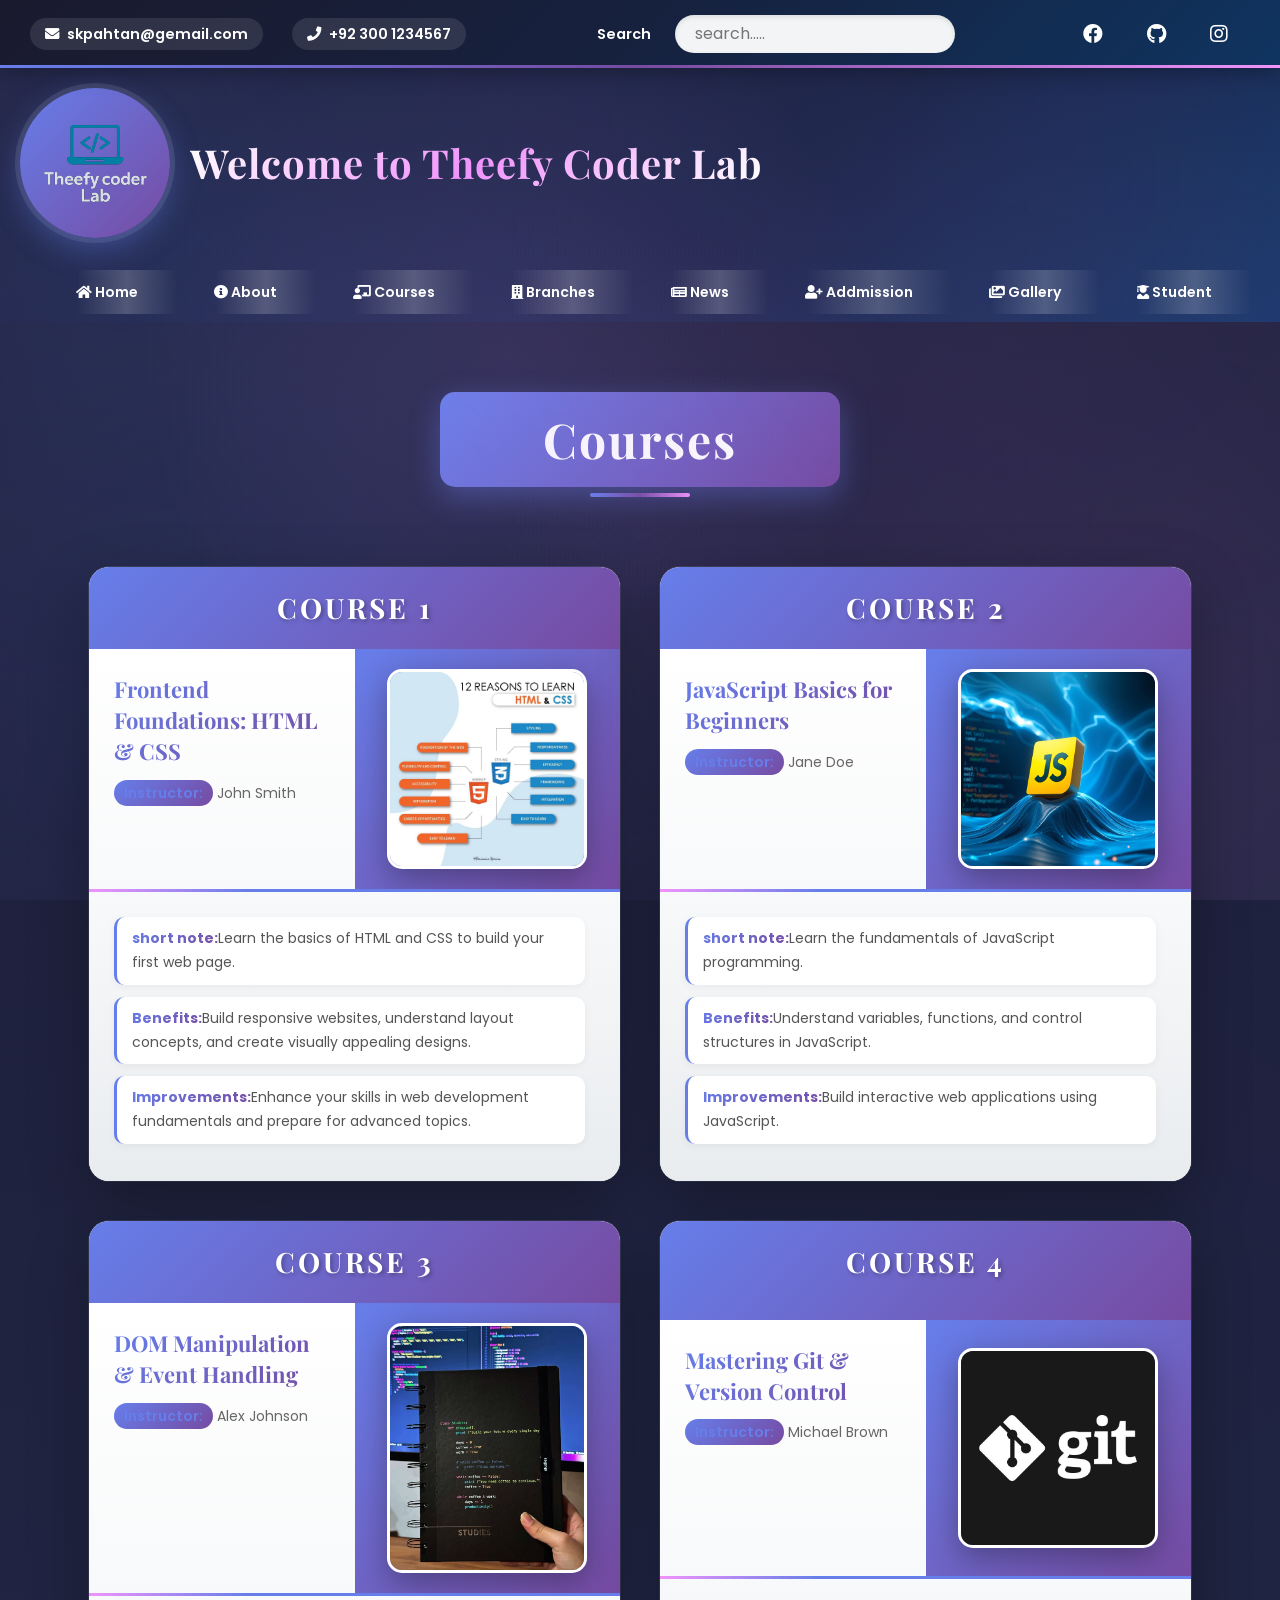
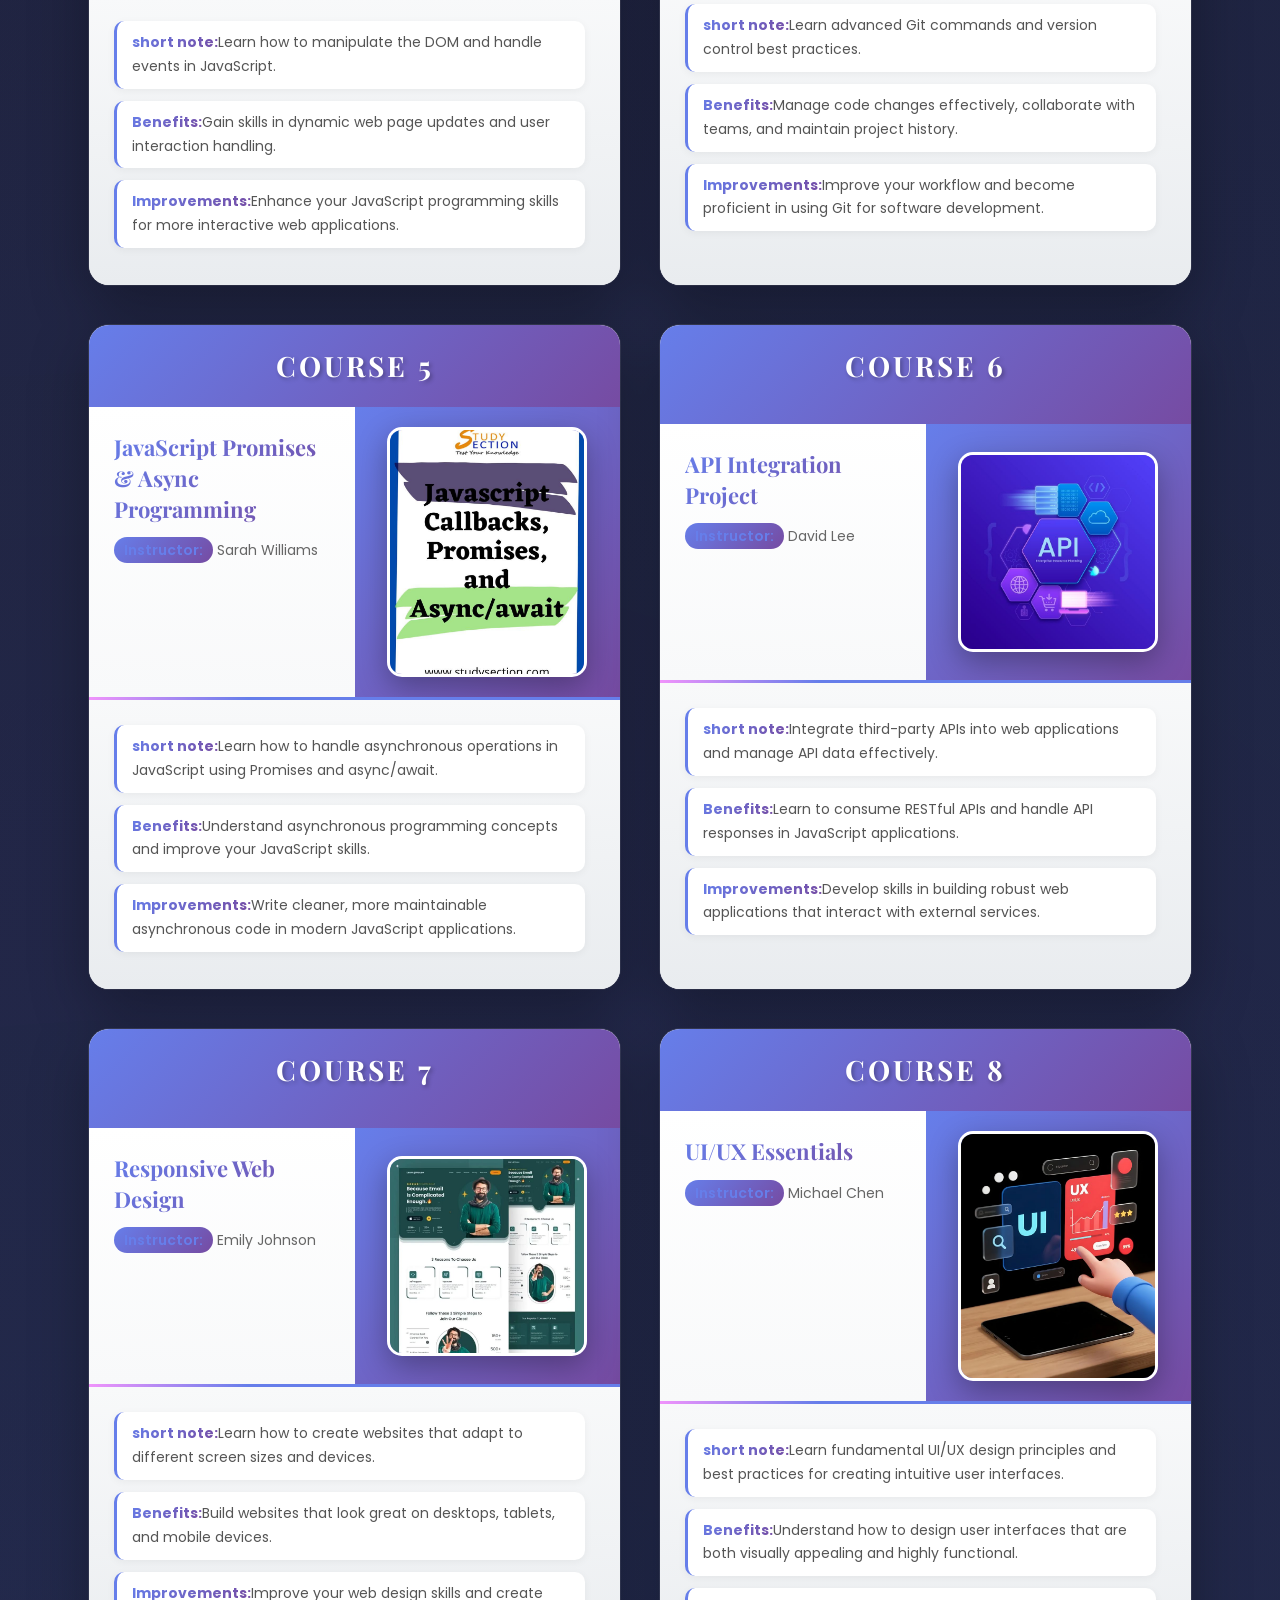
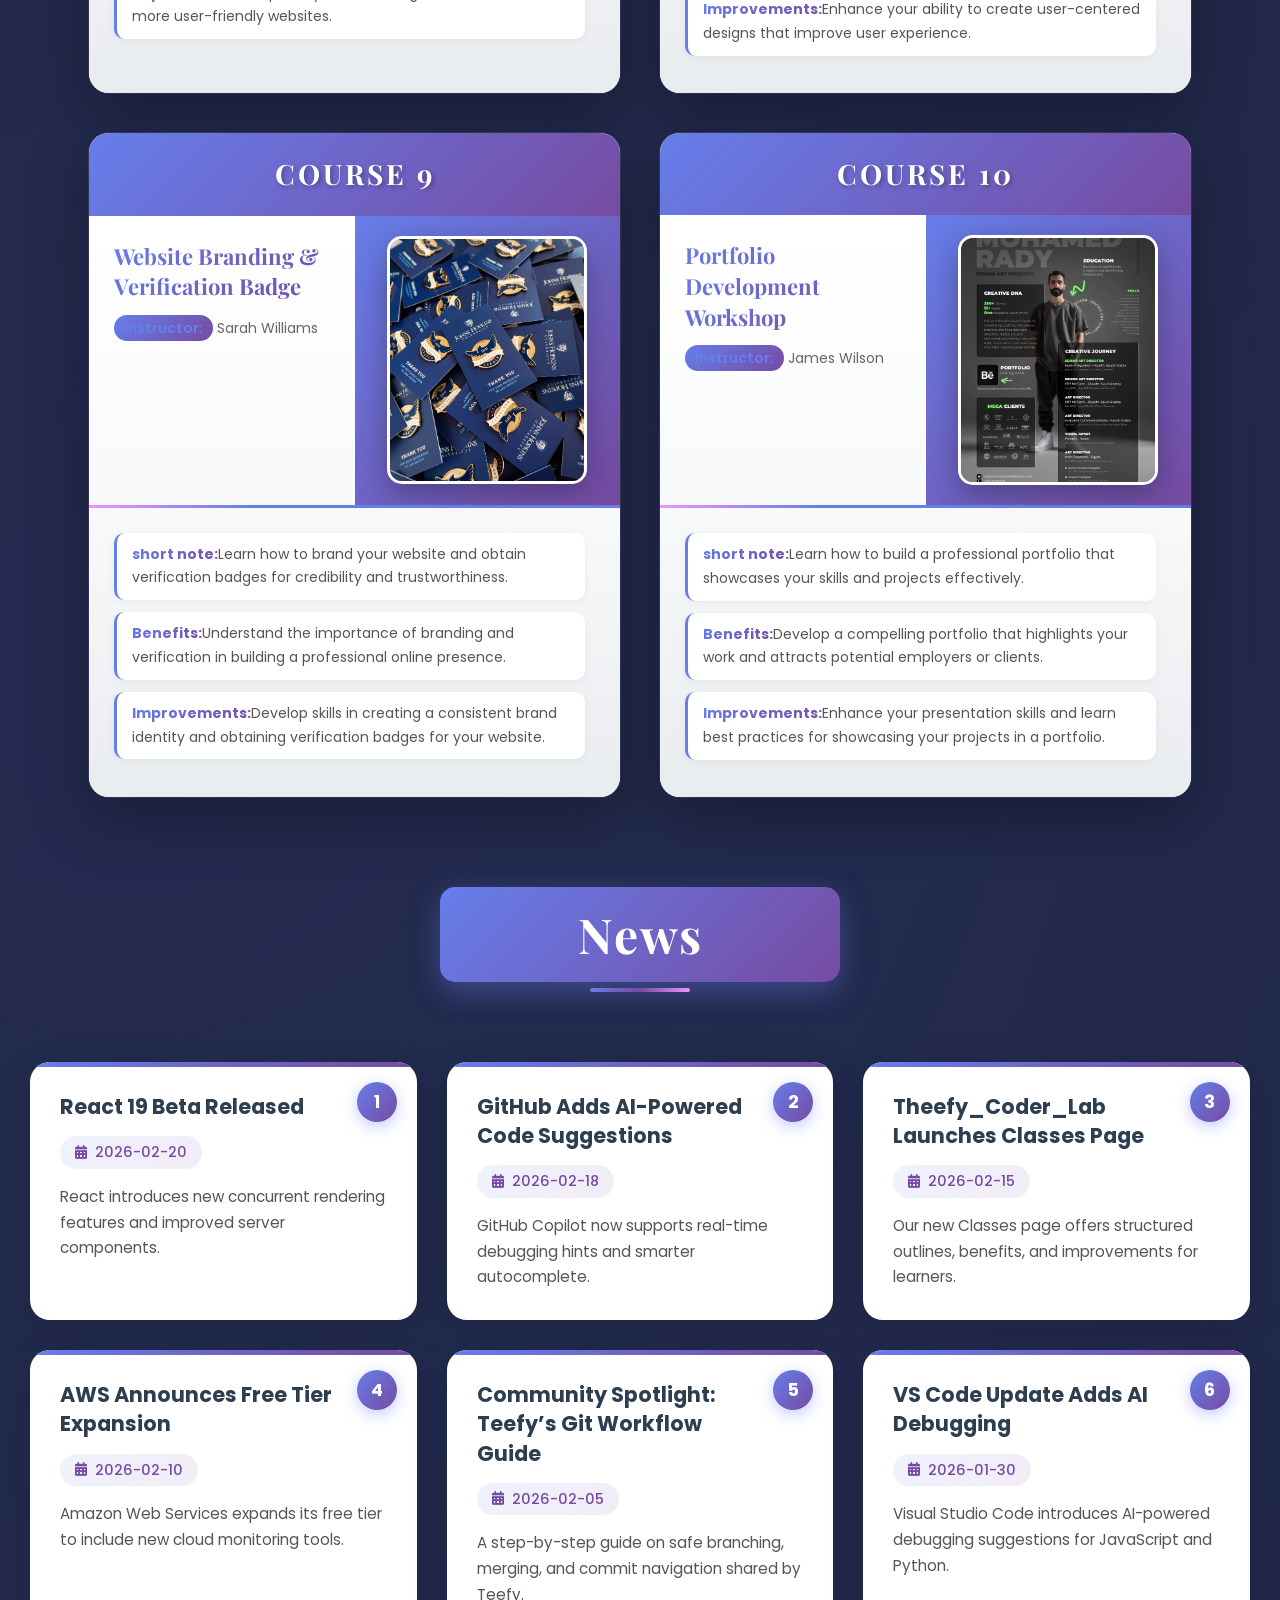
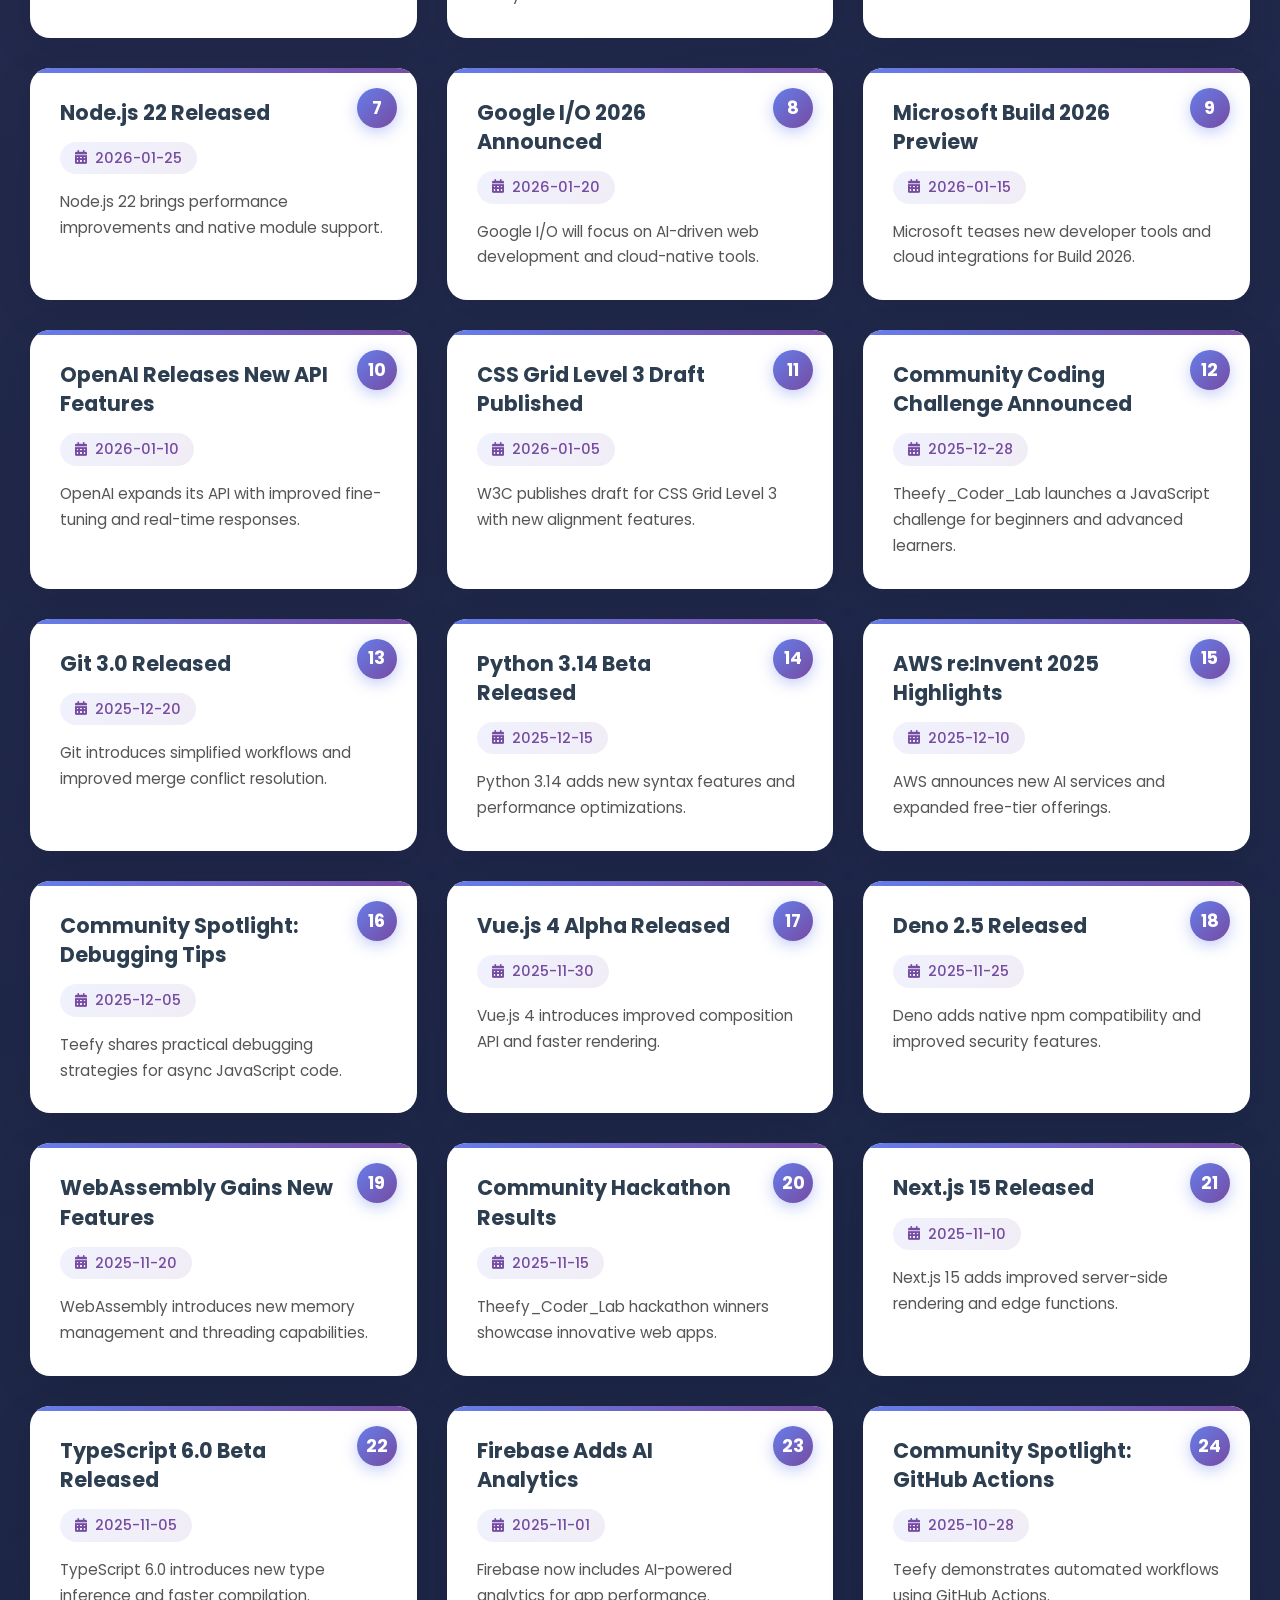
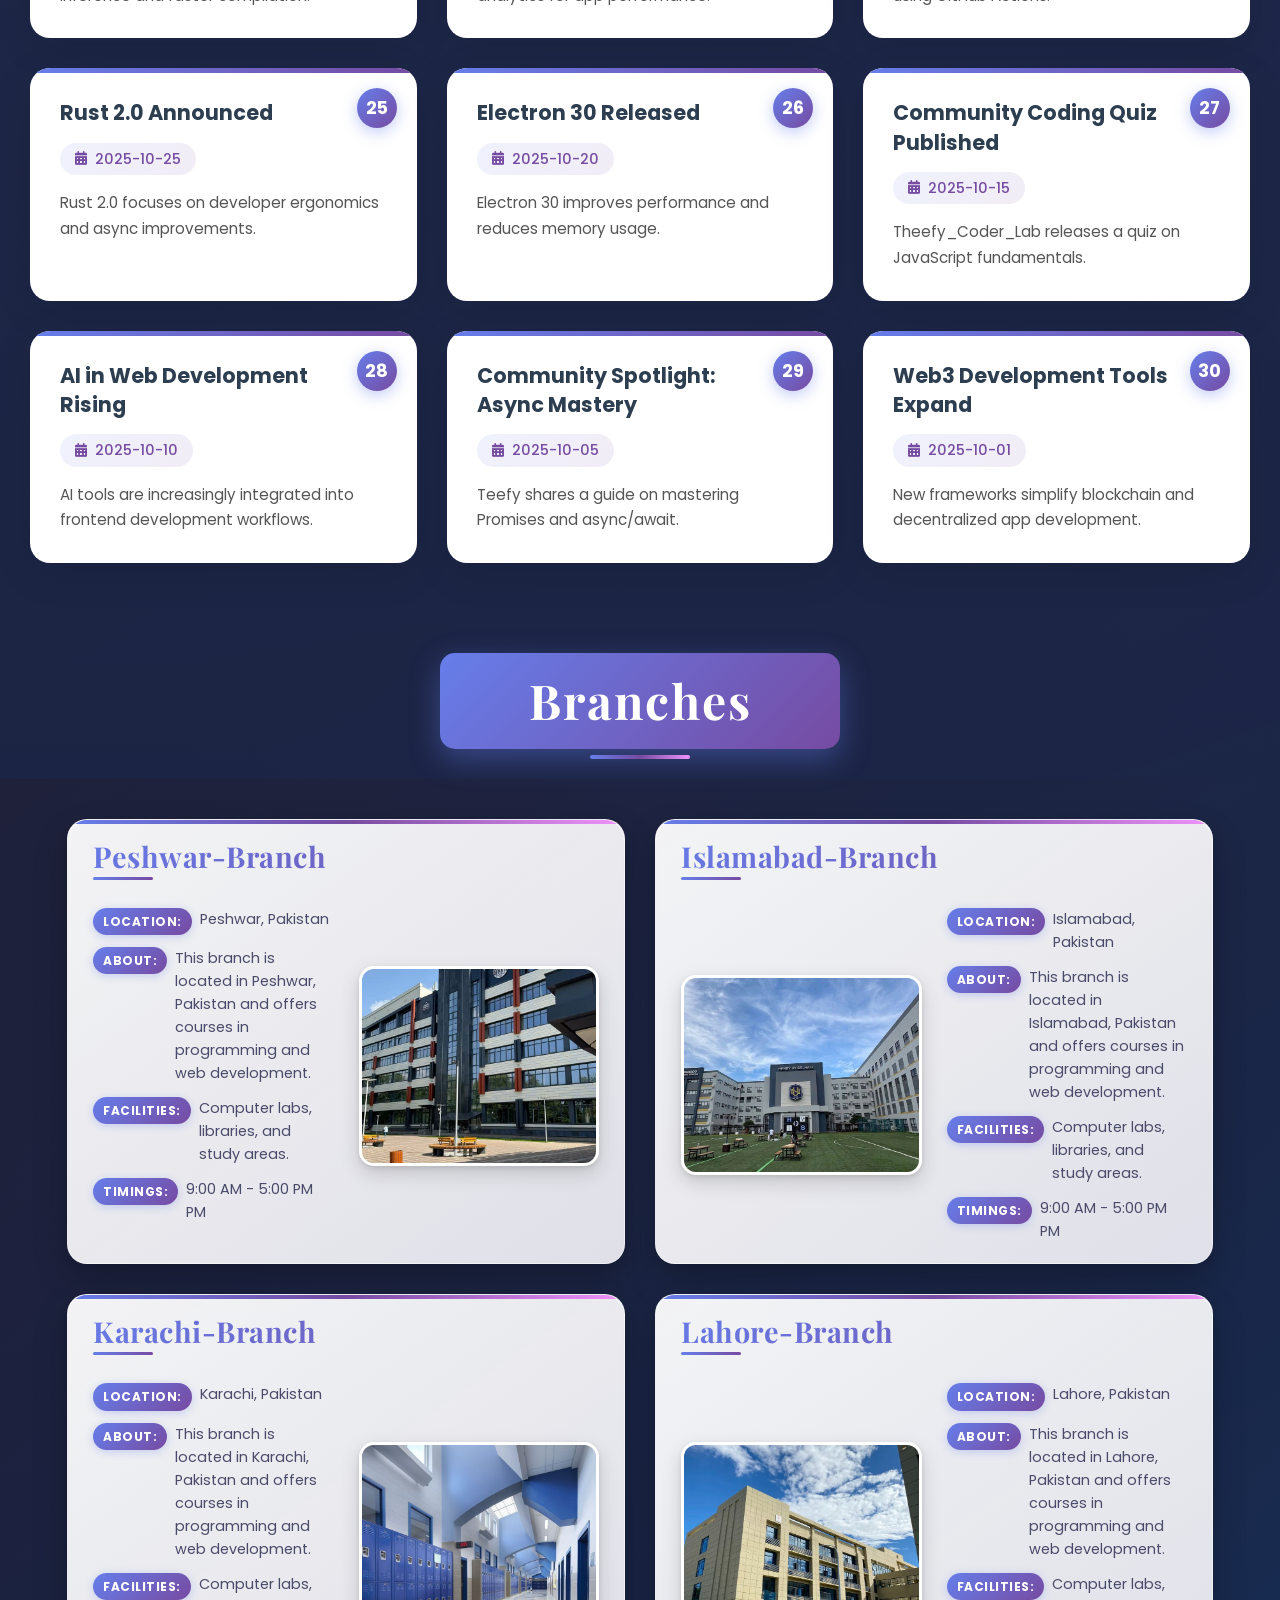
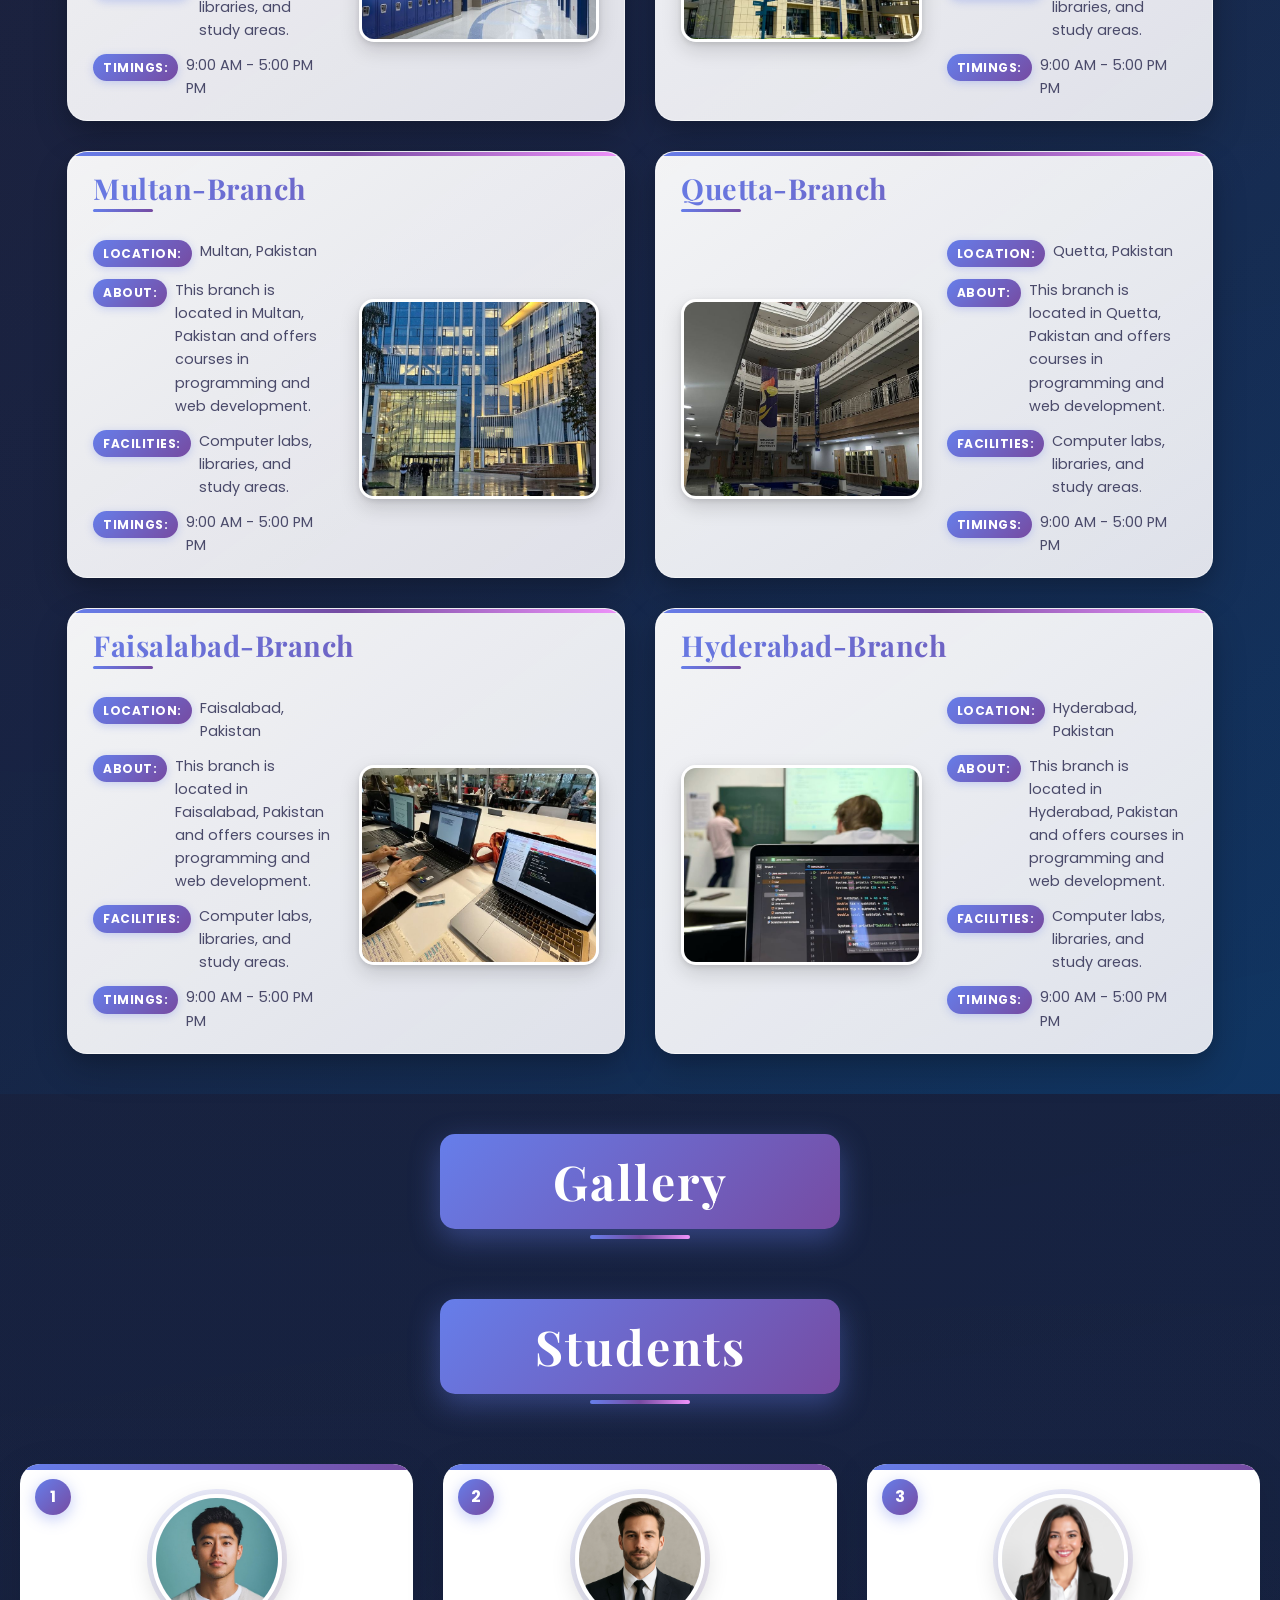
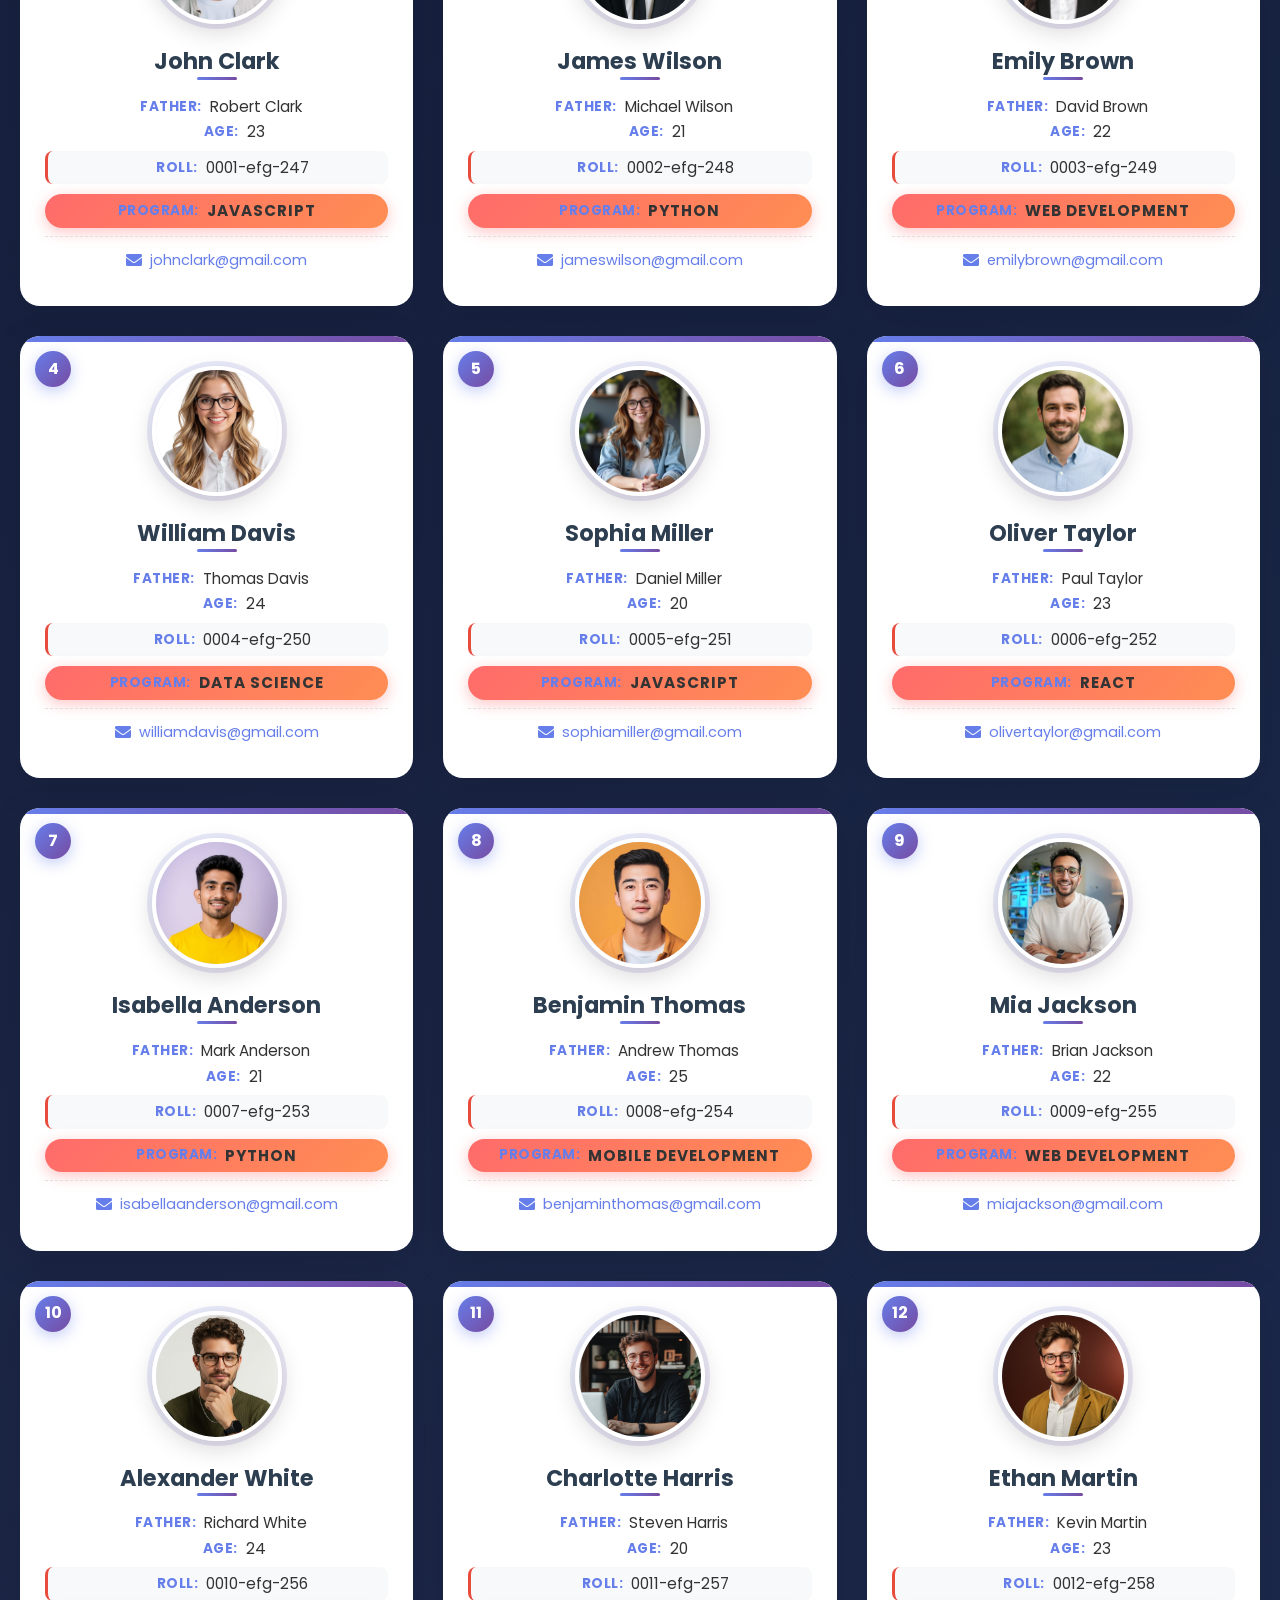
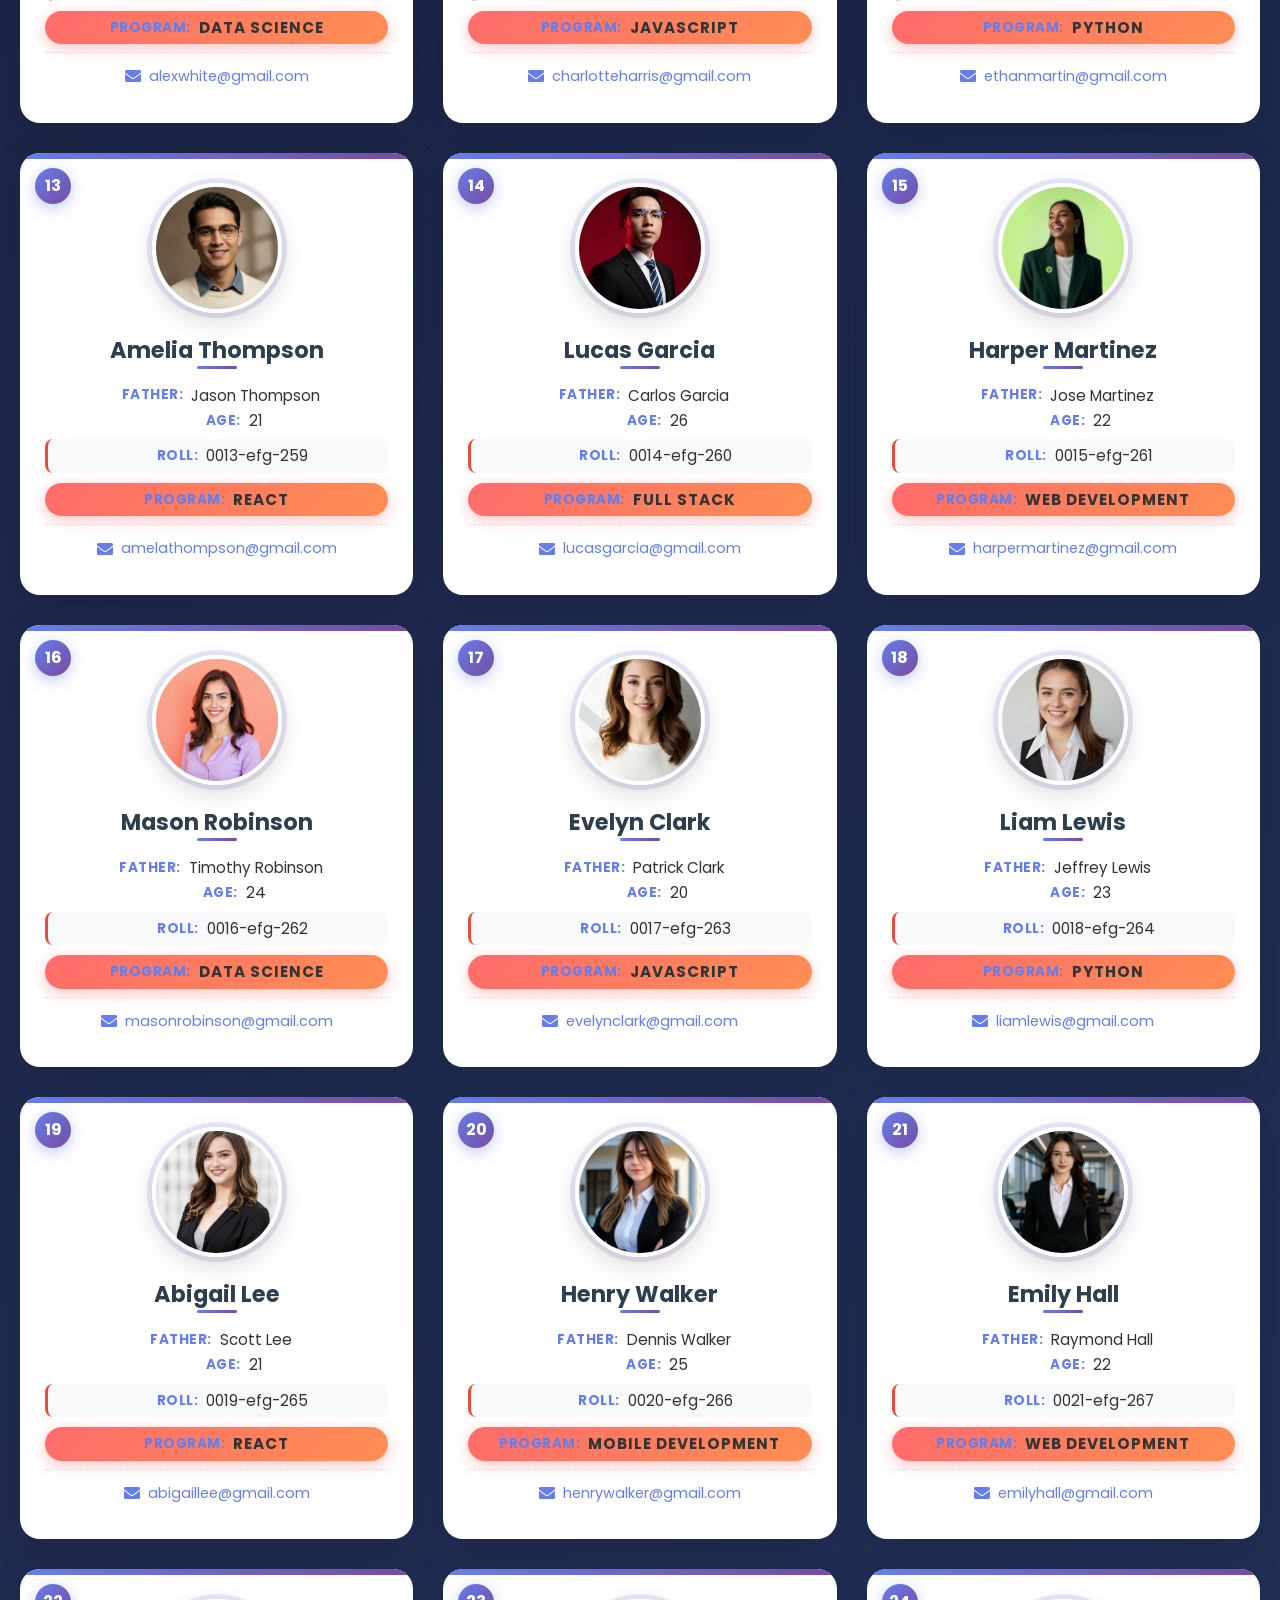
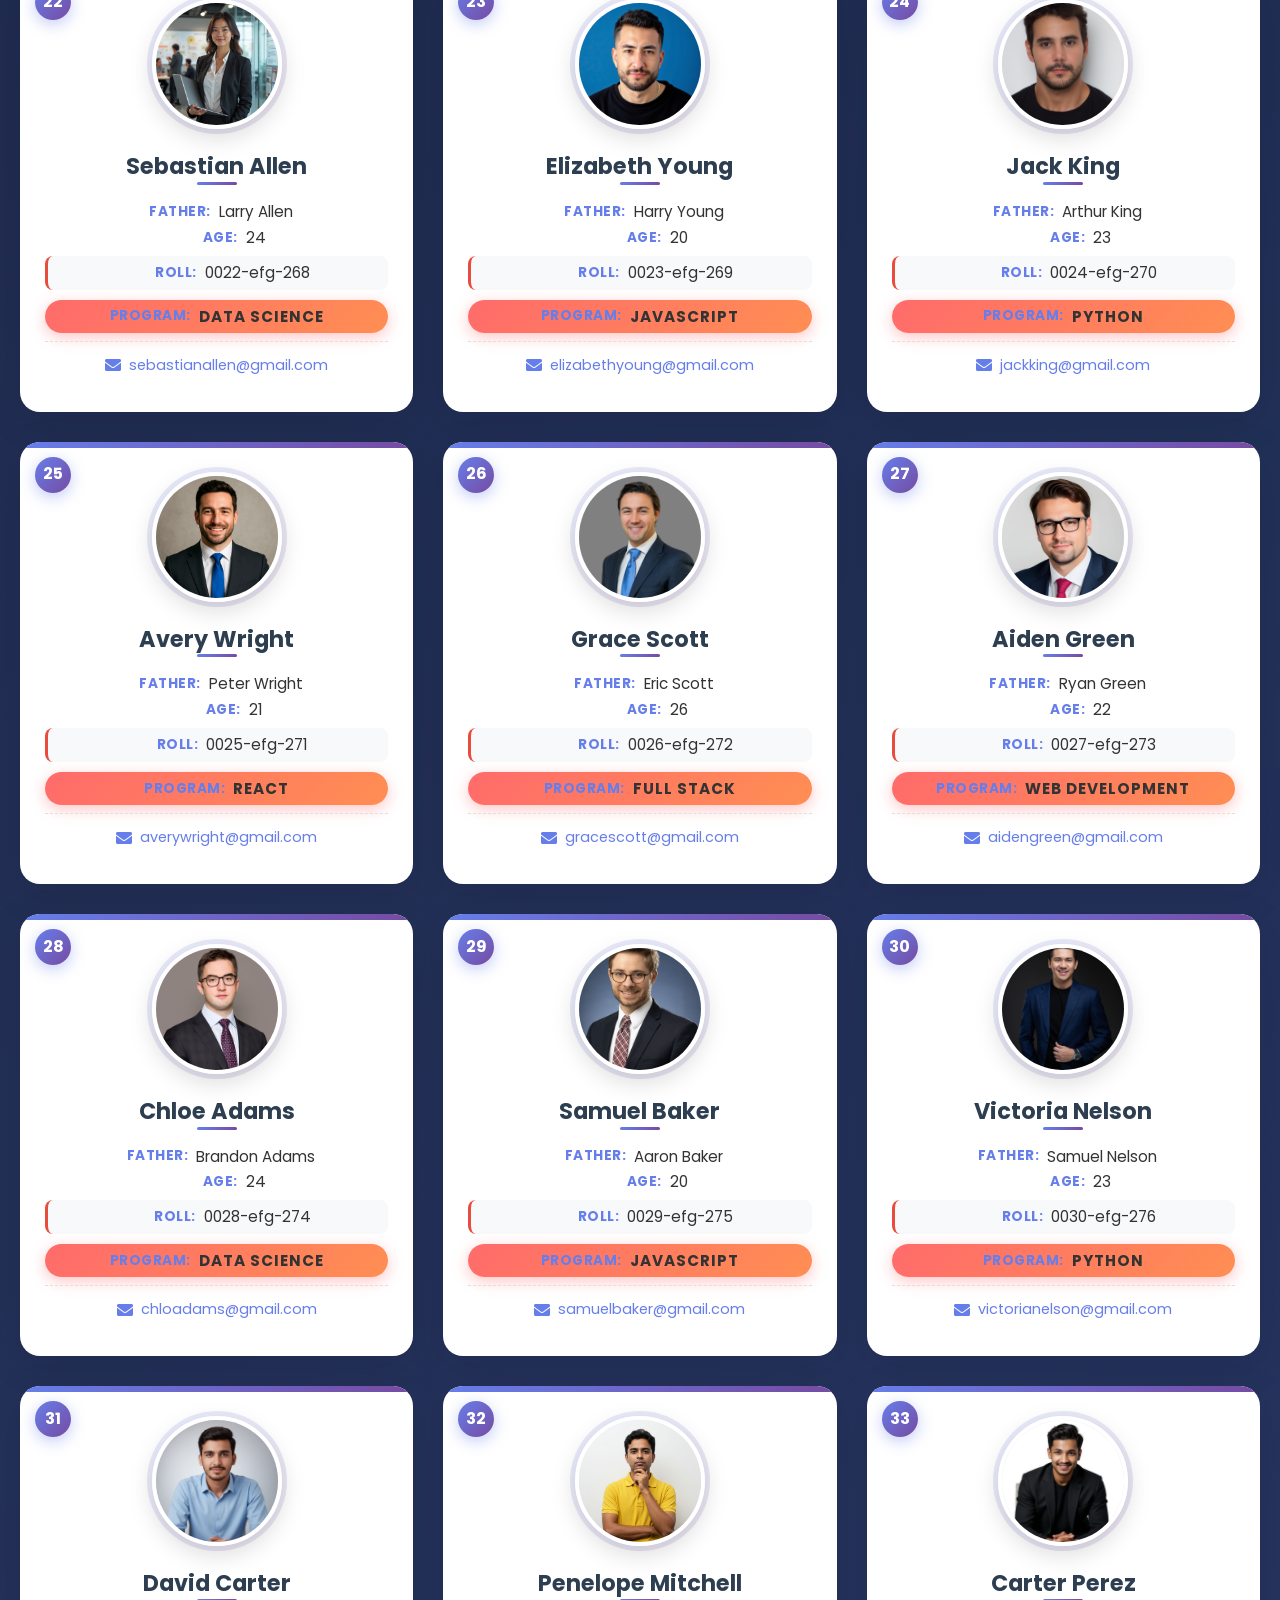
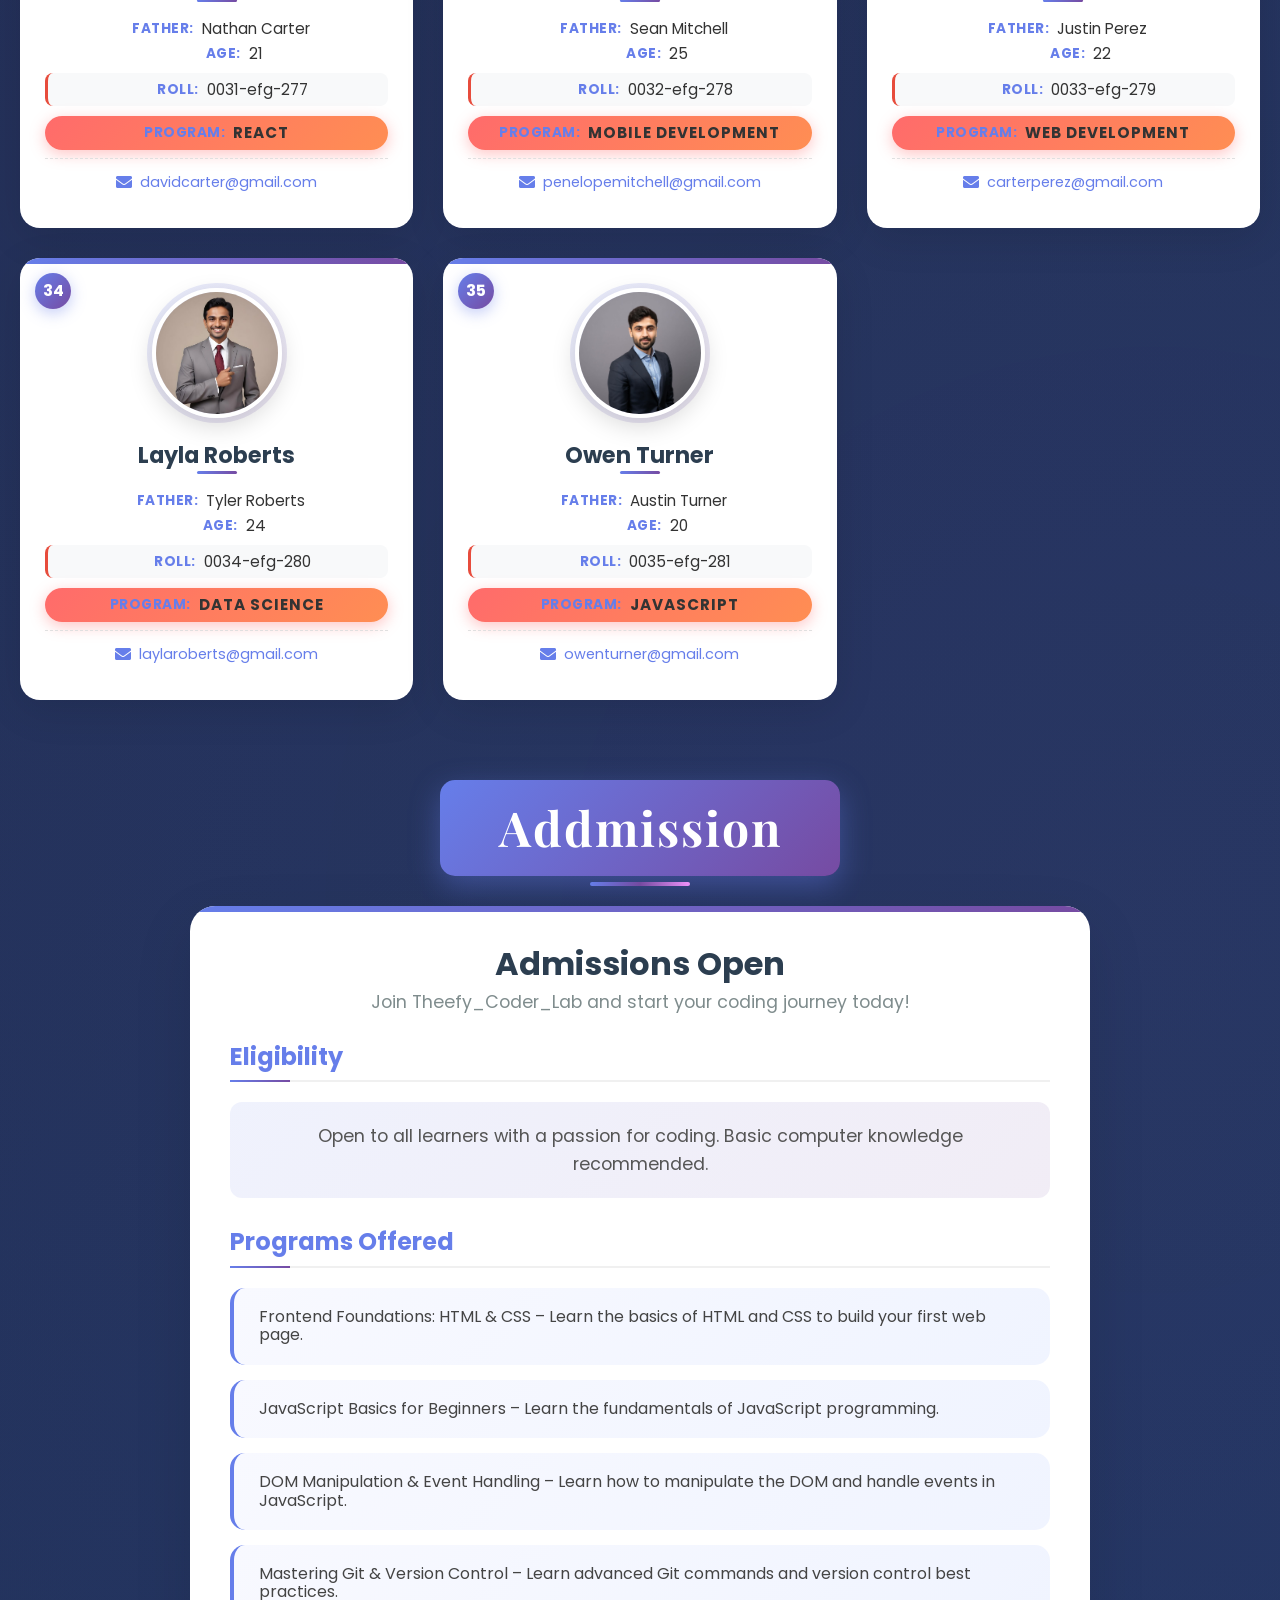
==== commit c564fd28: "here the student page is also add to the home page" ====
--- a/index.html
+++ b/index.html
@@ -10,7 +10,9 @@
     <link rel="stylesheet" href="styles/branches.css">
     <link rel="stylesheet" href="styles/classes.css">
     <link rel="stylesheet" href="styles/news.css">
-        <link rel="stylesheet" href="styles/branches.css">
+    <link rel="stylesheet" href="styles/branches.css">
+    <link rel="stylesheet" href="styles/addmission.css">
+    <link rel="stylesheet" href="styles/student.css">
     <script src="script.js" defer type="module"></script>
 </head>
 <body>
@@ -52,7 +54,7 @@
                 <ul class="menu-list">
                     <li><a href="index.html"><i class="fas fa-home"></i> Home</a></li>
                     <li><a href="about.html"><i class="fas fa-info-circle"></i> About</a></li>
-                    <li><a href="class.html"><i class="fas fa-chalkboard-teacher"></i> Class</a></li>
+                    <li><a href="class.html"><i class="fas fa-chalkboard-teacher"></i> Courses</a></li>
                     <li><a href="branches.html"><i class="fas fa-building"></i> Branches</a></li>
                     <li><a href="news.html"><i class="fas fa-newspaper"></i> News</a></li>
                     <li><a href="addmission.html"><i class="fas fa-user-plus"></i> Addmission</a></li>
@@ -80,10 +82,12 @@
          <div class="imagesGallery"></div>
          <!-- news section container -->
          <h1>Students</h1>
-         <section class="student-itmes"></section>
+         <section class="student-itmes">
+         <div id="student-container"></div>
+         </section>
          <!-- news section container -->
-         <h1>Addmission</h1>
-         <section class="addmission-items"></section>
+          <h1>Addmission</h1>
+         <section class="addmission-html"></section>
     </main>
     <!-- footer -->
     <footer>
--- a/style.css
+++ b/style.css
@@ -552,6 +552,9 @@
     border-radius: 2px;
 }
 
+.student-itmes{
+    margin: 20px;
+}
 /* Decorative dots on sides */
 /* main > h1::before {
     content: '';
--- a/styles/addmission.css
+++ b/styles/addmission.css
@@ -0,0 +1,501 @@
+/* Admission Page Styling - Theefy Coder Lab */
+
+/* Main content styling */
+header{
+    margin-bottom: 30px;
+}
+
+main .content {
+    display: flex;
+    flex-direction: column;
+    max-width: 1400px;
+    margin: 0 auto;
+    width: 100%;
+    padding: 40px 20px;
+}
+
+main .content h2 {
+    margin-top: 20px;
+    text-align: center;
+    font-size: 2.5rem;
+    color: #2c3e50;
+    font-weight: 700;
+    text-transform: uppercase;
+    letter-spacing: 3px;
+    position: relative;
+    padding-bottom: 15px;
+}
+
+main .content h2::after {
+    content: '';
+    position: absolute;
+    bottom: 0;
+    left: 50%;
+    transform: translateX(-50%);
+    width: 100px;
+    height: 4px;
+    background: linear-gradient(90deg, #667eea, #764ba2);
+    border-radius: 2px;
+}
+
+main .content > p {
+    text-align: center;
+    color: #7f8c8d;
+    font-size: 1.1rem;
+    margin-bottom: 20px;
+}
+
+/* Admission page container */
+#admission-page {
+    max-width: 900px;
+    margin: 0 auto;
+    padding: 40px;
+    background: white;
+    border-radius: 25px;
+    box-shadow: 0 20px 60px rgba(0, 0, 0, 0.1);
+    position: relative;
+    overflow: hidden;
+}
+
+/* Decorative gradient top border */
+#admission-page::before {
+    content: '';
+    position: absolute;
+    top: 0;
+    left: 0;
+    right: 0;
+    height: 6px;
+    background: linear-gradient(90deg, #667eea, #764ba2, #f093fb);
+    background-size: 200% 100%;
+    animation: gradientMove 3s ease infinite;
+}
+
+@keyframes gradientMove {
+    0%, 100% { background-position: 0% 50%; }
+    50% { background-position: 100% 50%; }
+}
+
+#admission-page h2 {
+    text-align: center;
+    font-size: 2rem;
+    color: #2c3e50;
+    font-weight: 700;
+    margin-bottom: 10px;
+    position: relative;
+}
+
+#admission-page > p {
+    text-align: center;
+    color: #7f8c8d;
+    font-size: 1.1rem;
+    margin-bottom: 30px;
+}
+
+/* Section headings */
+#admission-page h3 {
+    font-family: 'Poppins', sans-serif;
+    font-size: 1.5rem;
+    color: #667eea;
+    font-weight: 700;
+    margin-top: 30px;
+    margin-bottom: 20px;
+    padding-bottom: 10px;
+    border-bottom: 2px solid #f0f0f0;
+    position: relative;
+}
+
+#admission-page h3::after {
+    content: '';
+    position: absolute;
+    bottom: -2px;
+    left: 0;
+    width: 60px;
+    height: 2px;
+    background: linear-gradient(90deg, #667eea, #764ba2);
+}
+
+/* Programs list */
+#admission-page ul {
+    list-style: none;
+    padding: 0;
+    margin: 0;
+}
+
+#admission-page ul li {
+    background: linear-gradient(135deg, #f8f9ff 0%, #f0f4ff 100%);
+    padding: 20px 25px;
+    margin-bottom: 15px;
+    border-radius: 15px;
+    border-left: 4px solid #667eea;
+    font-family: 'Poppins', sans-serif;
+    font-size: 1rem;
+    color: #444;
+    transition: all 0.3s ease;
+    position: relative;
+    overflow: hidden;
+}
+
+#admission-page ul li::before {
+    content: '✓';
+    position: absolute;
+    right: 20px;
+    top: 50%;
+    transform: translateY(-50%);
+    color: #667eea;
+    font-weight: bold;
+    font-size: 1.2rem;
+    opacity: 0;
+    transition: opacity 0.3s ease;
+}
+
+#admission-page ul li:hover {
+    transform: translateX(10px);
+    box-shadow: 0 5px 20px rgba(102, 126, 234, 0.2);
+}
+
+#admission-page ul li:hover::before {
+    opacity: 1;
+}
+
+#admission-page ul li strong {
+    color: #764ba2;
+    font-weight: 600;
+}
+
+/* Admission process ordered list */
+#admission-page ol {
+    list-style: none;
+    padding: 0;
+    margin: 0;
+    counter-reset: process-counter;
+}
+
+#admission-page ol li {
+    background: white;
+    padding: 20px 25px;
+    padding-left: 70px;
+    margin-bottom: 15px;
+    border-radius: 15px;
+    font-family: 'Poppins', sans-serif;
+    font-size: 1rem;
+    color: #444;
+    position: relative;
+    counter-increment: process-counter;
+    border: 2px solid #f0f0f0;
+    transition: all 0.3s ease;
+}
+
+#admission-page ol li::before {
+    content: counter(process-counter);
+    position: absolute;
+    left: 15px;
+    top: 50%;
+    transform: translateY(-50%);
+    width: 40px;
+    height: 40px;
+    background: linear-gradient(135deg, #667eea 0%, #764ba2 100%);
+    color: white;
+    border-radius: 50%;
+    display: flex;
+    align-items: center;
+    justify-content: center;
+    font-weight: 700;
+    font-size: 1.1rem;
+    box-shadow: 0 4px 15px rgba(102, 126, 234, 0.3);
+}
+
+#admission-page ol li:hover {
+    border-color: #667eea;
+    transform: translateX(10px);
+    box-shadow: 0 5px 20px rgba(102, 126, 234, 0.15);
+}
+
+/* Form styling */
+#admission-page form {
+    background: linear-gradient(135deg, #f8f9ff 0%, #f5f7ff 100%);
+    padding: 35px;
+    border-radius: 20px;
+    margin-top: 20px;
+}
+
+#admission-page form label {
+    font-family: 'Poppins', sans-serif;
+    font-size: 1rem;
+    font-weight: 600;
+    color: #2c3e50;
+    display: block;
+    margin-bottom: 8px;
+}
+
+#admission-page form input,
+#admission-page form select,
+#admission-page form textarea {
+    width: 100%;
+    padding: 15px 20px;
+    border: 2px solid #e0e0e0;
+    border-radius: 12px;
+    font-family: 'Poppins', sans-serif;
+    font-size: 1rem;
+    color: #333;
+    background: white;
+    transition: all 0.3s ease;
+    box-sizing: border-box;
+}
+
+#admission-page form input:focus,
+#admission-page form select:focus,
+#admission-page form textarea:focus {
+    outline: none;
+    border-color: #667eea;
+    box-shadow: 0 0 0 4px rgba(102, 126, 234, 0.1);
+}
+
+/* File input styling */
+#admission-page form input[type="file"] {
+    padding: 12px 20px;
+    cursor: pointer;
+    background: white;
+}
+
+#admission-page form input[type="file"]::file-selector-button {
+    background: linear-gradient(135deg, #667eea 0%, #764ba2 100%);
+    color: white;
+    border: none;
+    padding: 10px 20px;
+    border-radius: 8px;
+    font-family: 'Poppins', sans-serif;
+    font-weight: 600;
+    cursor: pointer;
+    margin-right: 15px;
+    transition: all 0.3s ease;
+}
+
+#admission-page form input[type="file"]::file-selector-button:hover {
+    transform: translateY(-2px);
+    box-shadow: 0 4px 15px rgba(102, 126, 234, 0.4);
+}
+
+#admission-page form input::placeholder,
+#admission-page form textarea::placeholder {
+    color: #aaa;
+}
+
+#admission-page form select {
+    cursor: pointer;
+    appearance: none;
+    background-image: url("data:image/svg+xml;charset=UTF-8,%3csvg xmlns='http://www.w3.org/2000/svg' viewBox='0 0 24 24' fill='none' stroke='%23667eea' stroke-width='2' stroke-linecap='round' stroke-linejoin='round'%3e%3cpolyline points='6 9 12 15 18 9'%3e%3c/polyline%3e%3c/svg%3e");
+    background-repeat: no-repeat;
+    background-position: right 15px center;
+    background-size: 20px;
+    padding-right: 50px;
+}
+
+#admission-page form textarea {
+    min-height: 120px;
+    resize: vertical;
+}
+
+/* Submit button */
+#admission-page form button {
+    width: 100%;
+    padding: 18px 30px;
+    background: linear-gradient(135deg, #667eea 0%, #764ba2 100%);
+    color: white;
+    border: none;
+    border-radius: 12px;
+    font-family: 'Poppins', sans-serif;
+    font-size: 1.1rem;
+    font-weight: 700;
+    text-transform: uppercase;
+    letter-spacing: 1px;
+    cursor: pointer;
+    transition: all 0.3s ease;
+    box-shadow: 0 8px 25px rgba(102, 126, 234, 0.4);
+    margin-top: 10px;
+}
+
+#admission-page form button:hover {
+    transform: translateY(-3px);
+    box-shadow: 0 15px 35px rgba(102, 126, 234, 0.5);
+}
+
+#admission-page form button:active {
+    transform: translateY(0);
+}
+
+/* Eligibility section */
+#admission-page > p:nth-of-type(2) {
+    background: linear-gradient(135deg, rgba(102, 126, 234, 0.1) 0%, rgba(118, 75, 162, 0.1) 100%);
+    padding: 20px;
+    border-radius: 12px;
+    color: #555;
+    line-height: 1.6;
+}
+
+/* Responsive design */
+@media (max-width: 768px) {
+    #admission-page {
+        padding: 25px;
+        margin: 0 15px;
+    }
+    
+    #admission-page h2 {
+        font-size: 1.6rem;
+    }
+    
+    #admission-page h3 {
+        font-size: 1.3rem;
+    }
+    
+    #admission-page ul li,
+    #admission-page ol li {
+        padding: 15px 20px;
+        padding-left: 55px;
+    }
+    
+    #admission-page ol li::before {
+        width: 32px;
+        height: 32px;
+        font-size: 0.9rem;
+    }
+    
+    #admission-page form {
+        padding: 20px;
+    }
+}
+
+@media (max-width: 480px) {
+    main .content {
+        padding: 20px 10px;
+    }
+    
+    #admission-page {
+        padding: 20px 15px;
+    }
+    
+    #admission-page h2 {
+        font-size: 1.4rem;
+    }
+    
+    #admission-page h3 {
+        font-size: 1.2rem;
+    }
+    
+    main .content h2 {
+        font-size: 1.5rem;
+    }
+}
+
+/* Success Message Styling */
+.applyClass .success-message {
+    text-align: center;
+    padding: 50px 30px;
+    background: linear-gradient(135deg, #f0fdf4 0%, #dcfce7 100%);
+    border-radius: 20px;
+    animation: successAppear 0.6s ease;
+}
+
+@keyframes successAppear {
+    from {
+        opacity: 0;
+        transform: scale(0.9);
+    }
+    to {
+        opacity: 1;
+        transform: scale(1);
+    }
+}
+
+.applyClass .success-message .success-icon {
+    width: 100px;
+    height: 100px;
+    margin: 0 auto 25px;
+    background: linear-gradient(135deg, #10b981 0%, #059669 100%);
+    border-radius: 50%;
+    display: flex;
+    align-items: center;
+    justify-content: center;
+    box-shadow: 0 10px 30px rgba(16, 185, 129, 0.4);
+    animation: iconPop 0.5s ease 0.3s both;
+}
+
+@keyframes iconPop {
+    0% { transform: scale(0); }
+    50% { transform: scale(1.2); }
+    100% { transform: scale(1); }
+}
+
+.applyClass .success-message .success-icon i {
+    font-size: 50px;
+    color: white;
+}
+
+.applyClass .success-message h2 {
+    font-family: 'Poppins', sans-serif;
+    font-size: 2rem;
+    color: #065f46;
+    margin-bottom: 15px;
+    font-weight: 700;
+}
+
+.applyClass .success-message p {
+    font-family: 'Poppins', sans-serif;
+    font-size: 1.1rem;
+    color: #374151;
+    margin-bottom: 10px;
+}
+
+.applyClass .success-message p strong {
+    color: #059669;
+}
+
+.applyClass .success-message .email-confirm {
+    background: rgba(16, 185, 129, 0.1);
+    padding: 15px;
+    border-radius: 10px;
+    margin: 20px 0;
+}
+
+.applyClass .success-message .success-details {
+    background: white;
+    padding: 20px;
+    border-radius: 15px;
+    margin: 25px 0;
+    text-align: left;
+}
+
+.applyClass .success-message .success-details p {
+    display: flex;
+    align-items: center;
+    gap: 10px;
+    margin-bottom: 12px;
+    font-size: 1rem;
+}
+
+.applyClass .success-message .success-details p:last-child {
+    margin-bottom: 0;
+}
+
+.applyClass .success-message .success-details i {
+    color: #667eea;
+    width: 25px;
+}
+
+.applyClass .success-message .submit-another {
+    background: linear-gradient(135deg, #667eea 0%, #764ba2 100%);
+    color: white;
+    border: none;
+    padding: 15px 35px;
+    border-radius: 12px;
+    font-family: 'Poppins', sans-serif;
+    font-size: 1rem;
+    font-weight: 600;
+    cursor: pointer;
+    transition: all 0.3s ease;
+    margin-top: 15px;
+}
+
+.applyClass .success-message .submit-another:hover {
+    transform: translateY(-3px);
+    box-shadow: 0 10px 25px rgba(102, 126, 234, 0.4);
+}
--- a/styles/student.css
+++ b/styles/student.css
@@ -0,0 +1,351 @@
+/* Student Cards Styling - Theefy Coder Lab */
+
+/* Main container styles */
+.students {
+    display: flex;
+    flex-direction: column;
+    min-height: 100vh;
+    background: linear-gradient(135deg, #f5f7fa 0%, #e4e8ec 100%);
+    padding: 40px 20px;
+}
+
+.students .content {
+    display: flex;
+    flex-direction: column;
+    max-width: 1400px;
+    margin: 0 auto;
+    width: 100%;
+}
+
+.students .content h2 {
+    margin-top: 20px;
+    text-align: center;
+    font-size: 2.5rem;
+    color: #2c3e50;
+    font-weight: 700;
+    text-transform: uppercase;
+    letter-spacing: 3px;
+    position: relative;
+    padding-bottom: 15px;
+}
+
+.students .content h2::after {
+    content: '';
+    position: absolute;
+    bottom: 0;
+    left: 50%;
+    transform: translateX(-50%);
+    width: 100px;
+    height: 4px;
+    background: linear-gradient(90deg, #667eea, #764ba2);
+    border-radius: 2px;
+}
+
+.students .content p {
+    text-align: center;
+    color: #7f8c8d;
+    font-size: 1.1rem;
+    margin-bottom: 40px;
+}
+
+/* Students Grid */
+.students-grid {
+    display: grid;
+    grid-template-columns: repeat(auto-fill, minmax(320px, 1fr));
+    gap: 30px;
+    padding: 20px 0;
+}
+
+/* Student Card */
+.student-card {
+    background: white;
+    border-radius: 20px;
+    overflow: hidden;
+    box-shadow: 0 10px 40px rgba(0, 0, 0, 0.1);
+    transition: all 0.4s cubic-bezier(0.175, 0.885, 0.32, 1.275);
+    position: relative;
+    border: none;
+}
+
+/* Student Number Badge */
+.student-card .student-number {
+    position: absolute;
+    top: 15px;
+    left: 15px;
+    background: linear-gradient(135deg, #667eea 0%, #764ba2 100%);
+    color: white;
+    width: 36px;
+    height: 36px;
+    border-radius: 50%;
+    display: flex;
+    align-items: center;
+    justify-content: center;
+    font-weight: 700;
+    font-size: 1rem;
+    box-shadow: 0 4px 15px rgba(102, 126, 234, 0.4);
+    z-index: 10;
+}
+
+.student-card::before {
+    content: '';
+    position: absolute;
+    top: 0;
+    left: 0;
+    right: 0;
+    height: 6px;
+    background: linear-gradient(90deg, #667eea, #764ba2, #f093fb);
+    background-size: 200% 100%;
+    animation: gradientMove 3s ease infinite;
+}
+
+@keyframes gradientMove {
+    0%, 100% { background-position: 0% 50%; }
+    50% { background-position: 100% 50%; }
+}
+
+.student-card:hover {
+    transform: translateY(-15px);
+    box-shadow: 0 25px 60px rgba(102, 126, 234, 0.25);
+}
+
+/* Student Image */
+.student-card .student-image {
+    display: flex;
+    justify-content: center;
+    padding: 30px 20px 10px;
+    position: relative;
+}
+
+.student-card .student-image::after {
+    content: '';
+    position: absolute;
+    top: 25px;
+    width: 140px;
+    height: 140px;
+    background: linear-gradient(135deg, #667eea 0%, #764ba2 100%);
+    border-radius: 50%;
+    z-index: 0;
+    opacity: 0.15;
+}
+
+.student-card .student-image img {
+    width: 130px;
+    height: 130px;
+    border-radius: 50%;
+    object-fit: cover;
+    border: 4px solid white;
+    box-shadow: 0 8px 25px rgba(0, 0, 0, 0.15);
+    position: relative;
+    z-index: 1;
+    transition: transform 0.4s ease;
+}
+
+.student-card:hover .student-image img {
+    transform: scale(1.08) rotate(3deg);
+}
+
+/* Student Info */
+.student-card .student-info {
+    padding: 15px 25px 30px;
+    text-align: center;
+}
+
+.student-card .student-name {
+    font-size: 1.4rem;
+    font-weight: 700;
+    color: #2c3e50;
+    margin-bottom: 15px;
+    text-transform: capitalize;
+    position: relative;
+    display: inline-block;
+}
+
+.student-card .student-name::after {
+    content: '';
+    position: absolute;
+    bottom: -5px;
+    left: 50%;
+    transform: translateX(-50%);
+    width: 40px;
+    height: 3px;
+    background: linear-gradient(90deg, #667eea, #764ba2);
+    border-radius: 2px;
+}
+
+/* Program Badge */
+.student-card .student-program {
+    display: inline-block;
+    background: linear-gradient(135deg, #FF6B6B 0%, #FF8E53 100%);
+    color: white;
+    padding: 8px 20px;
+    border-radius: 25px;
+    font-size: 0.9rem;
+    font-weight: 700;
+    margin-bottom: 18px;
+    text-transform: uppercase;
+    letter-spacing: 1px;
+    box-shadow: 0 4px 15px rgba(255, 107, 107, 0.4);
+}
+
+/* Info Items */
+.student-card .student-info p {
+    margin: 8px 0;
+    font-size: 0.95rem;
+    color: #333;
+    display: flex;
+    justify-content: center;
+    align-items: center;
+    gap: 8px;
+}
+
+.student-card .student-info p strong {
+    color: #667eea;
+    font-weight: 700;
+    min-width: 70px;
+    text-align: right;
+    font-size: 0.85rem;
+    text-transform: uppercase;
+    letter-spacing: 0.5px;
+}
+
+.student-card .student-info p span {
+    color: #2c3e50;
+    font-weight: 500;
+}
+
+/* Email Link */
+.student-card .student-email {
+    margin-top: 15px;
+    padding-top: 15px;
+    border-top: 1px dashed #e0e0e0;
+}
+
+.student-card .student-email a {
+    color: #667eea;
+    text-decoration: none;
+    font-size: 0.9rem;
+    display: inline-flex;
+    align-items: center;
+    gap: 8px;
+    transition: all 0.3s ease;
+}
+
+.student-card .student-email a:hover {
+    color: #764ba2;
+    transform: translateX(3px);
+}
+
+.student-card .student-email i {
+    font-size: 1rem;
+}
+
+/* Roll Number Special Styling */
+.student-card .student-roll {
+    background: #f8f9fa;
+    padding: 8px 15px;
+    border-radius: 8px;
+    margin: 10px 0 !important;
+    border-left: 3px solid #e74c3c;
+}
+
+.student-card .student-roll span {
+    font-family: 'Courier New', monospace;
+    font-weight: 700;
+    color: #e74c3c;
+    letter-spacing: 1px;
+    font-size: 0.9rem;
+}
+
+/* Age Badge */
+.student-card .student-age span {
+    background: linear-gradient(135deg, #11998e 0%, #38ef7d 100%);
+    color: white;
+    padding: 4px 14px;
+    border-radius: 15px;
+    font-size: 0.85rem;
+    font-weight: 700;
+    box-shadow: 0 2px 8px rgba(56, 239, 125, 0.3);
+}
+
+/* Father Name */
+.student-card .student-father span {
+    font-style: italic;
+}
+
+/* Error Message */
+.error-message {
+    text-align: center;
+    padding: 40px;
+    color: #e74c3c;
+    font-size: 1.2rem;
+    background: #ffeaea;
+    border-radius: 10px;
+    margin: 20px auto;
+    max-width: 500px;
+}
+
+/* Responsive Design */
+@media (max-width: 768px) {
+    .students-grid {
+        grid-template-columns: repeat(auto-fill, minmax(280px, 1fr));
+        gap: 20px;
+    }
+    
+    .students .content h2 {
+        font-size: 1.8rem;
+    }
+    
+    .student-card .student-image img {
+        width: 110px;
+        height: 110px;
+    }
+}
+
+@media (max-width: 480px) {
+    .students {
+        padding: 20px 10px;
+    }
+    
+    .students-grid {
+        grid-template-columns: 1fr;
+    }
+    
+    .students .content h2 {
+        font-size: 1.5rem;
+        letter-spacing: 1px;
+    }
+}
+
+/* Loading Animation */
+@keyframes cardAppear {
+    from {
+        opacity: 0;
+        transform: translateY(30px);
+    }
+    to {
+        opacity: 1;
+        transform: translateY(0);
+    }
+}
+
+.student-card {
+    animation: cardAppear 0.6s ease forwards;
+}
+
+.student-card:nth-child(1) { animation-delay: 0.05s; }
+.student-card:nth-child(2) { animation-delay: 0.1s; }
+.student-card:nth-child(3) { animation-delay: 0.15s; }
+.student-card:nth-child(4) { animation-delay: 0.2s; }
+.student-card:nth-child(5) { animation-delay: 0.25s; }
+.student-card:nth-child(6) { animation-delay: 0.3s; }
+.student-card:nth-child(7) { animation-delay: 0.35s; }
+.student-card:nth-child(8) { animation-delay: 0.4s; }
+.student-card:nth-child(9) { animation-delay: 0.45s; }
+.student-card:nth-child(10) { animation-delay: 0.5s; }
+.student-card:nth-child(11) { animation-delay: 0.55s; }
+.student-card:nth-child(12) { animation-delay: 0.6s; }
+
+/* Staggered animation for more cards */
+@media (min-width: 768px) {
+    .student-card:nth-child(n+13) { animation-delay: 0.65s; }
+}
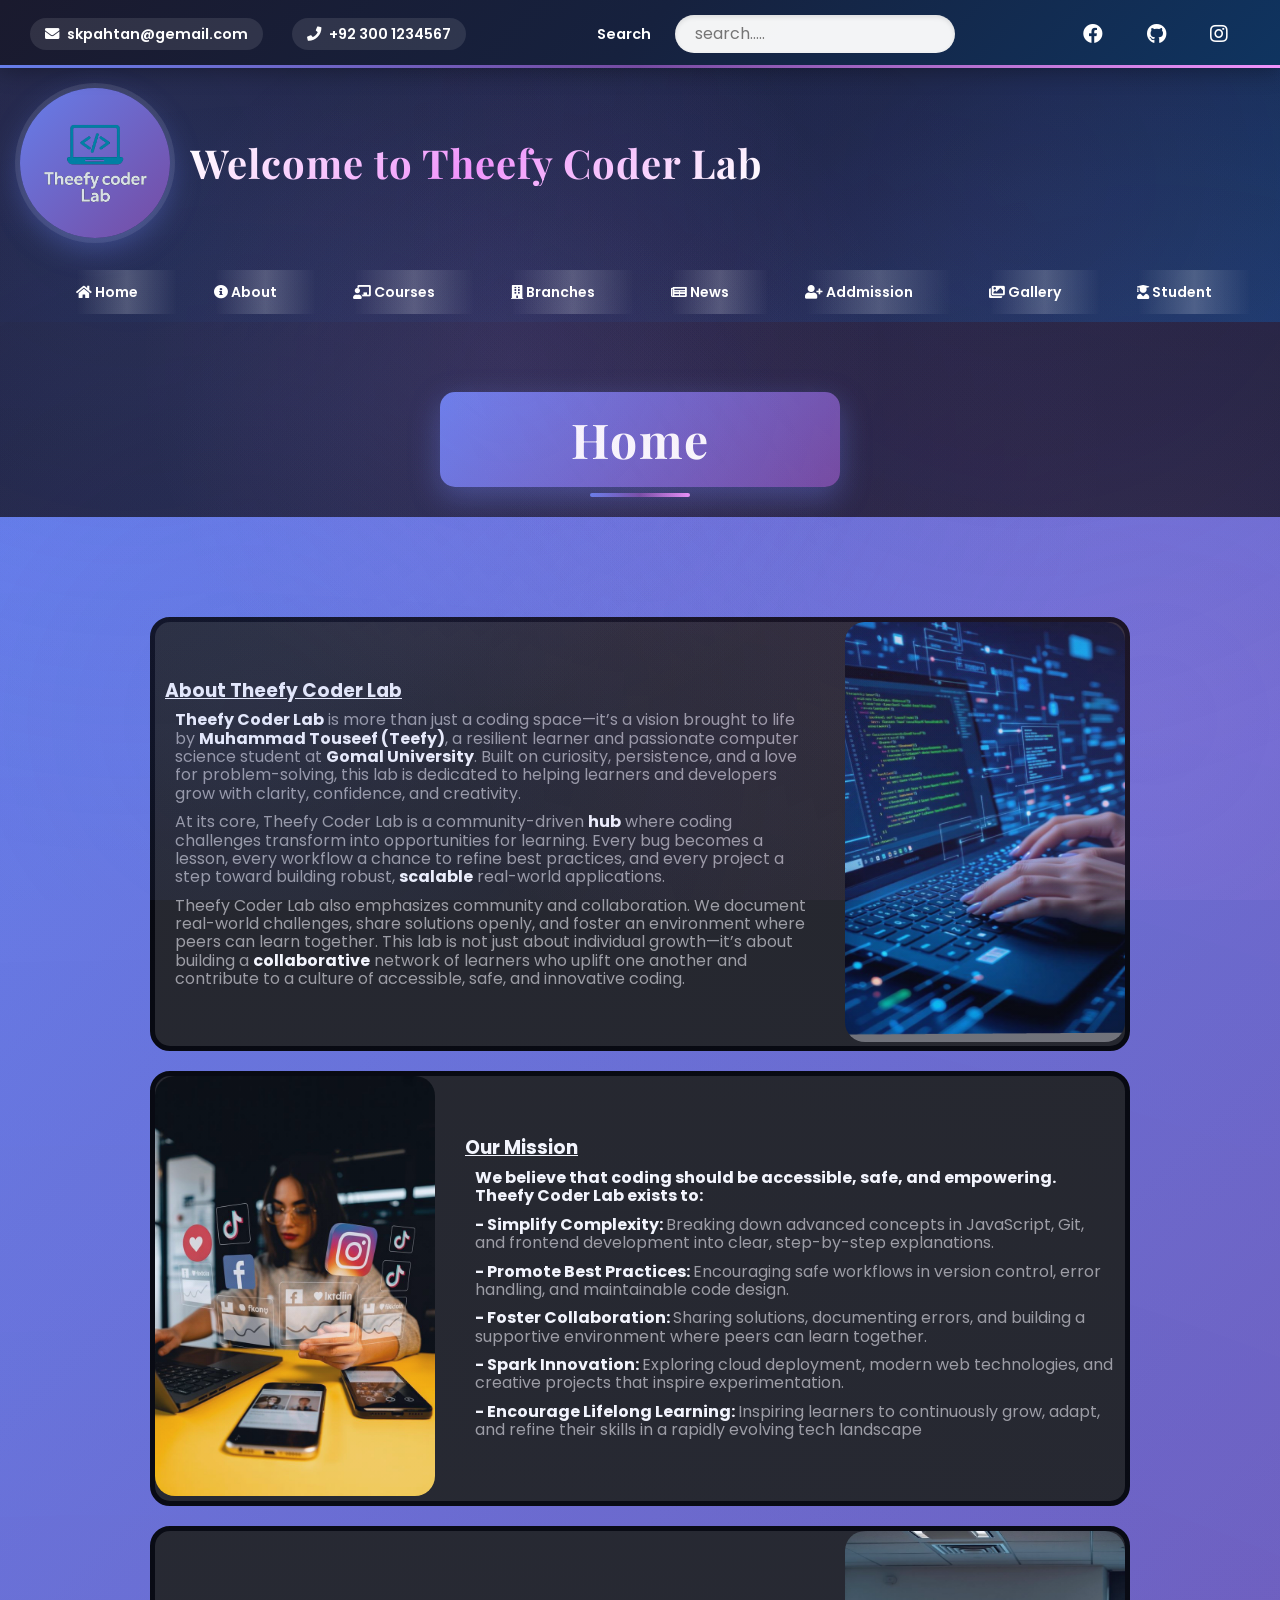
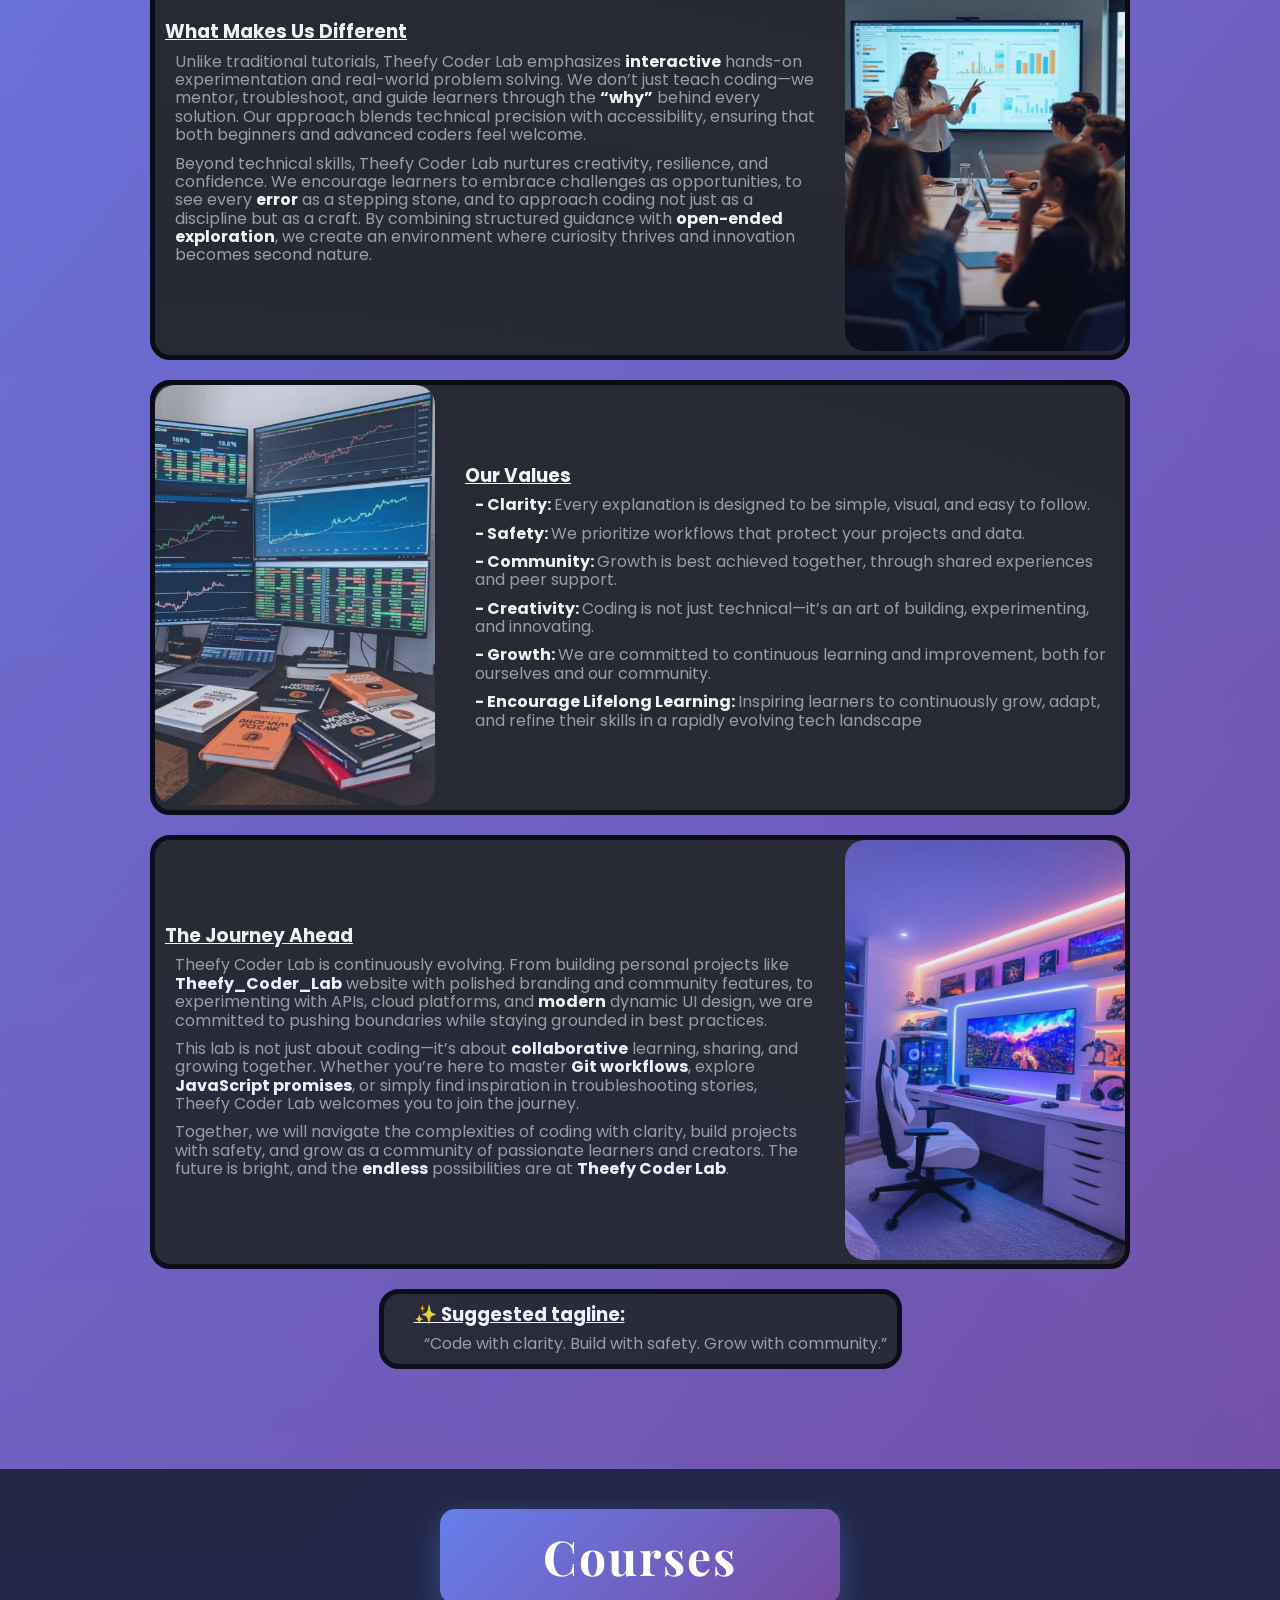
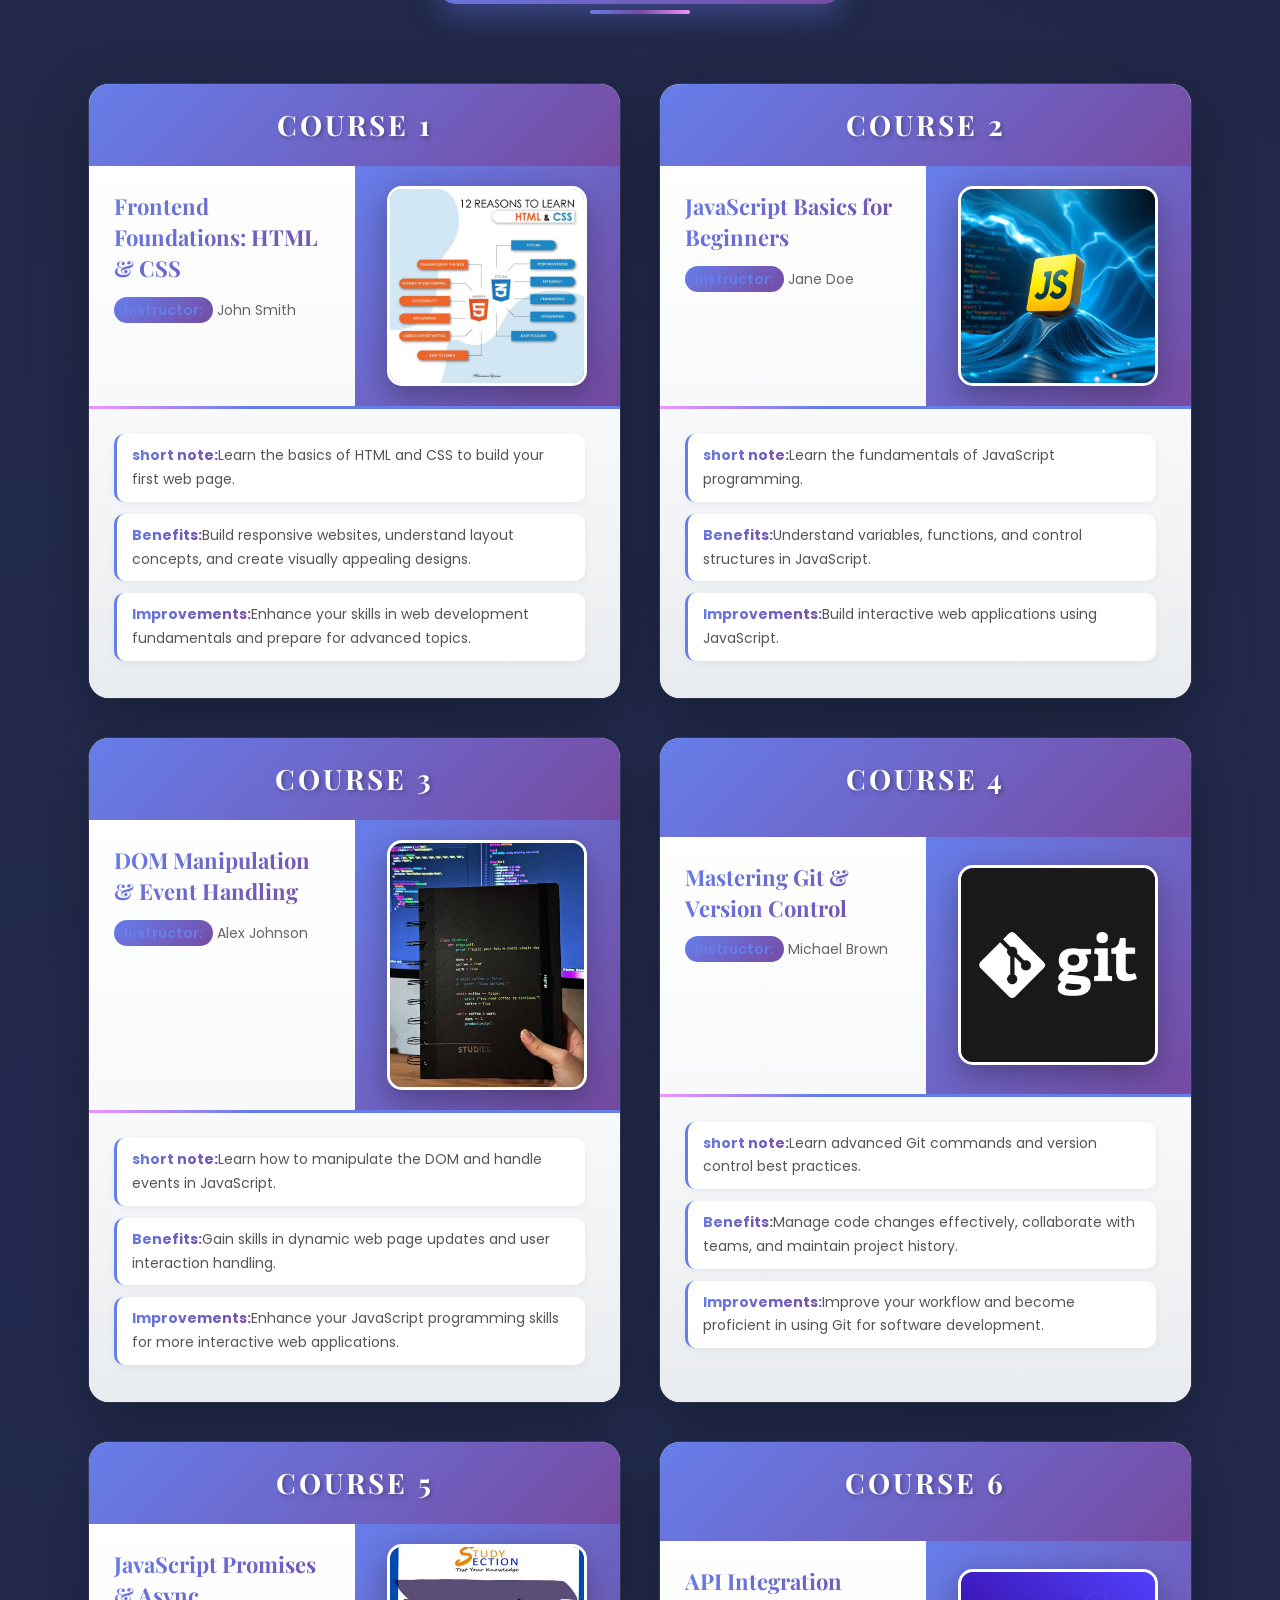
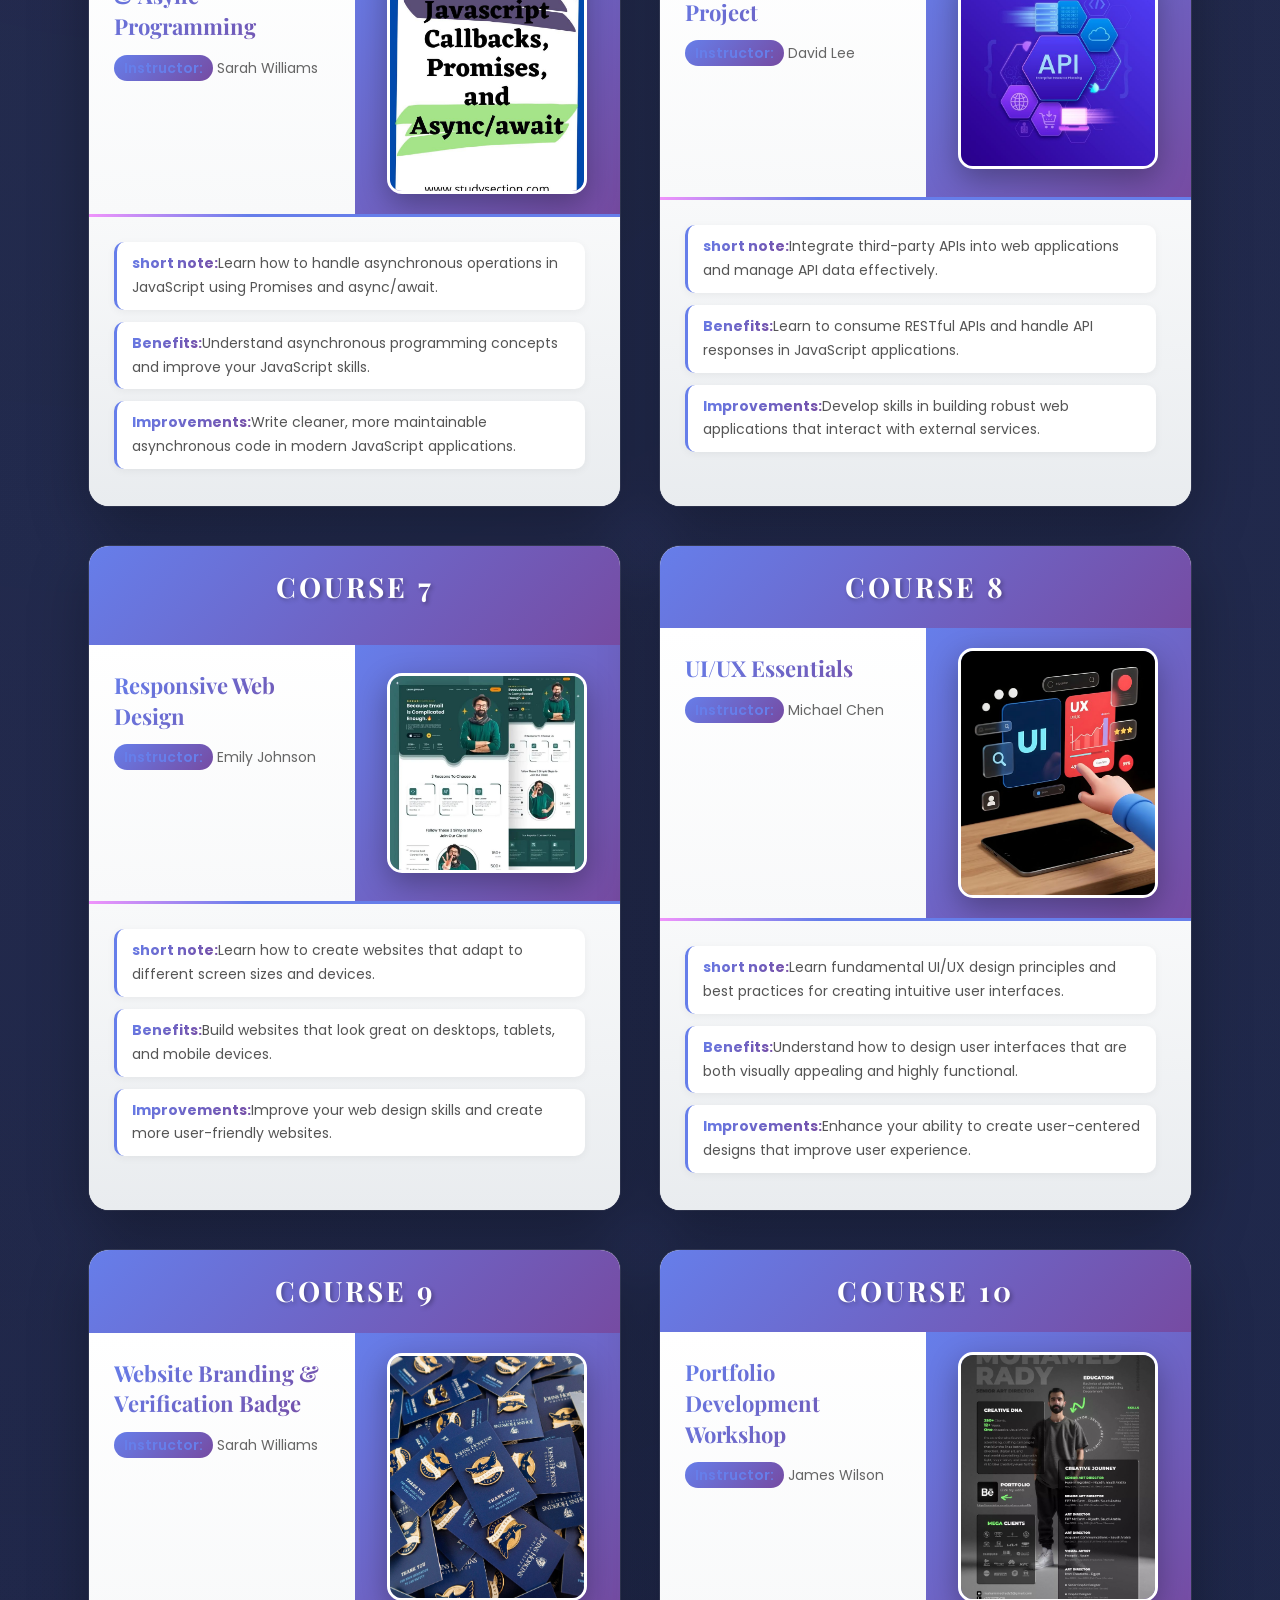
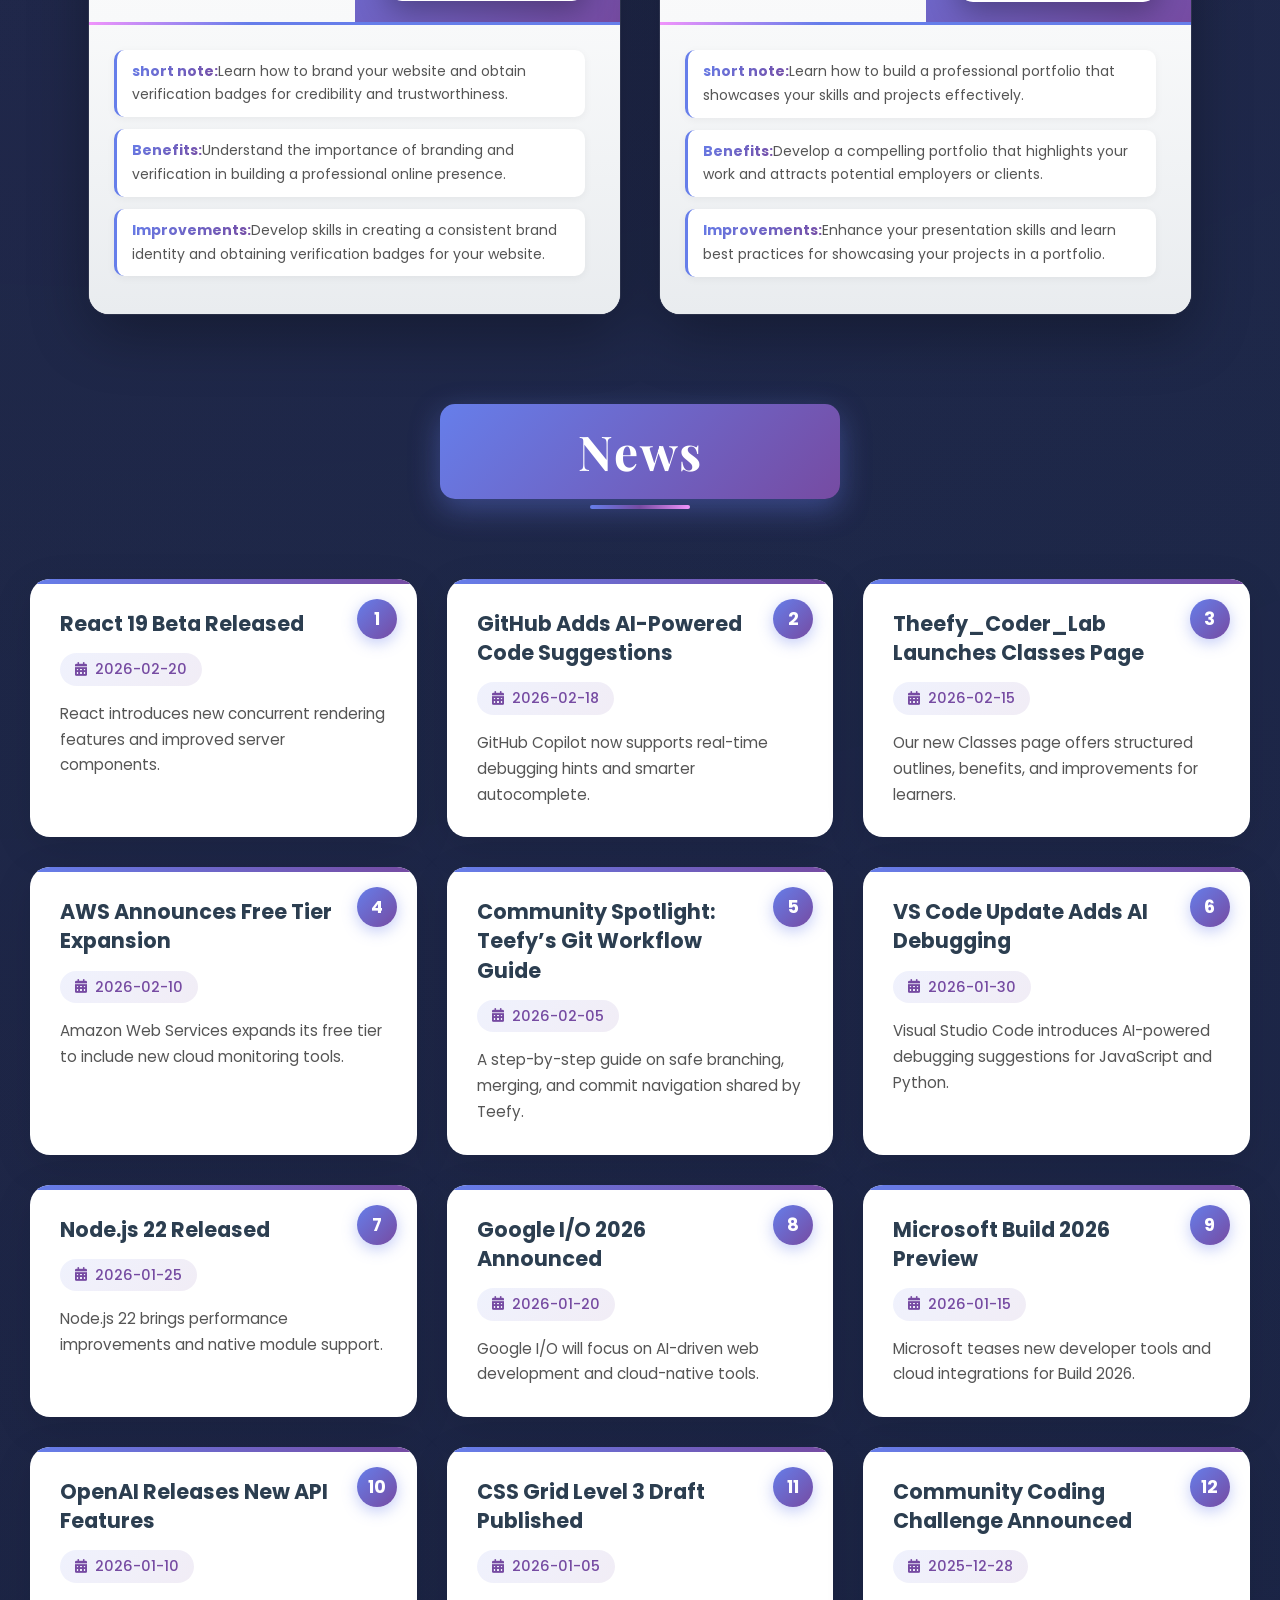
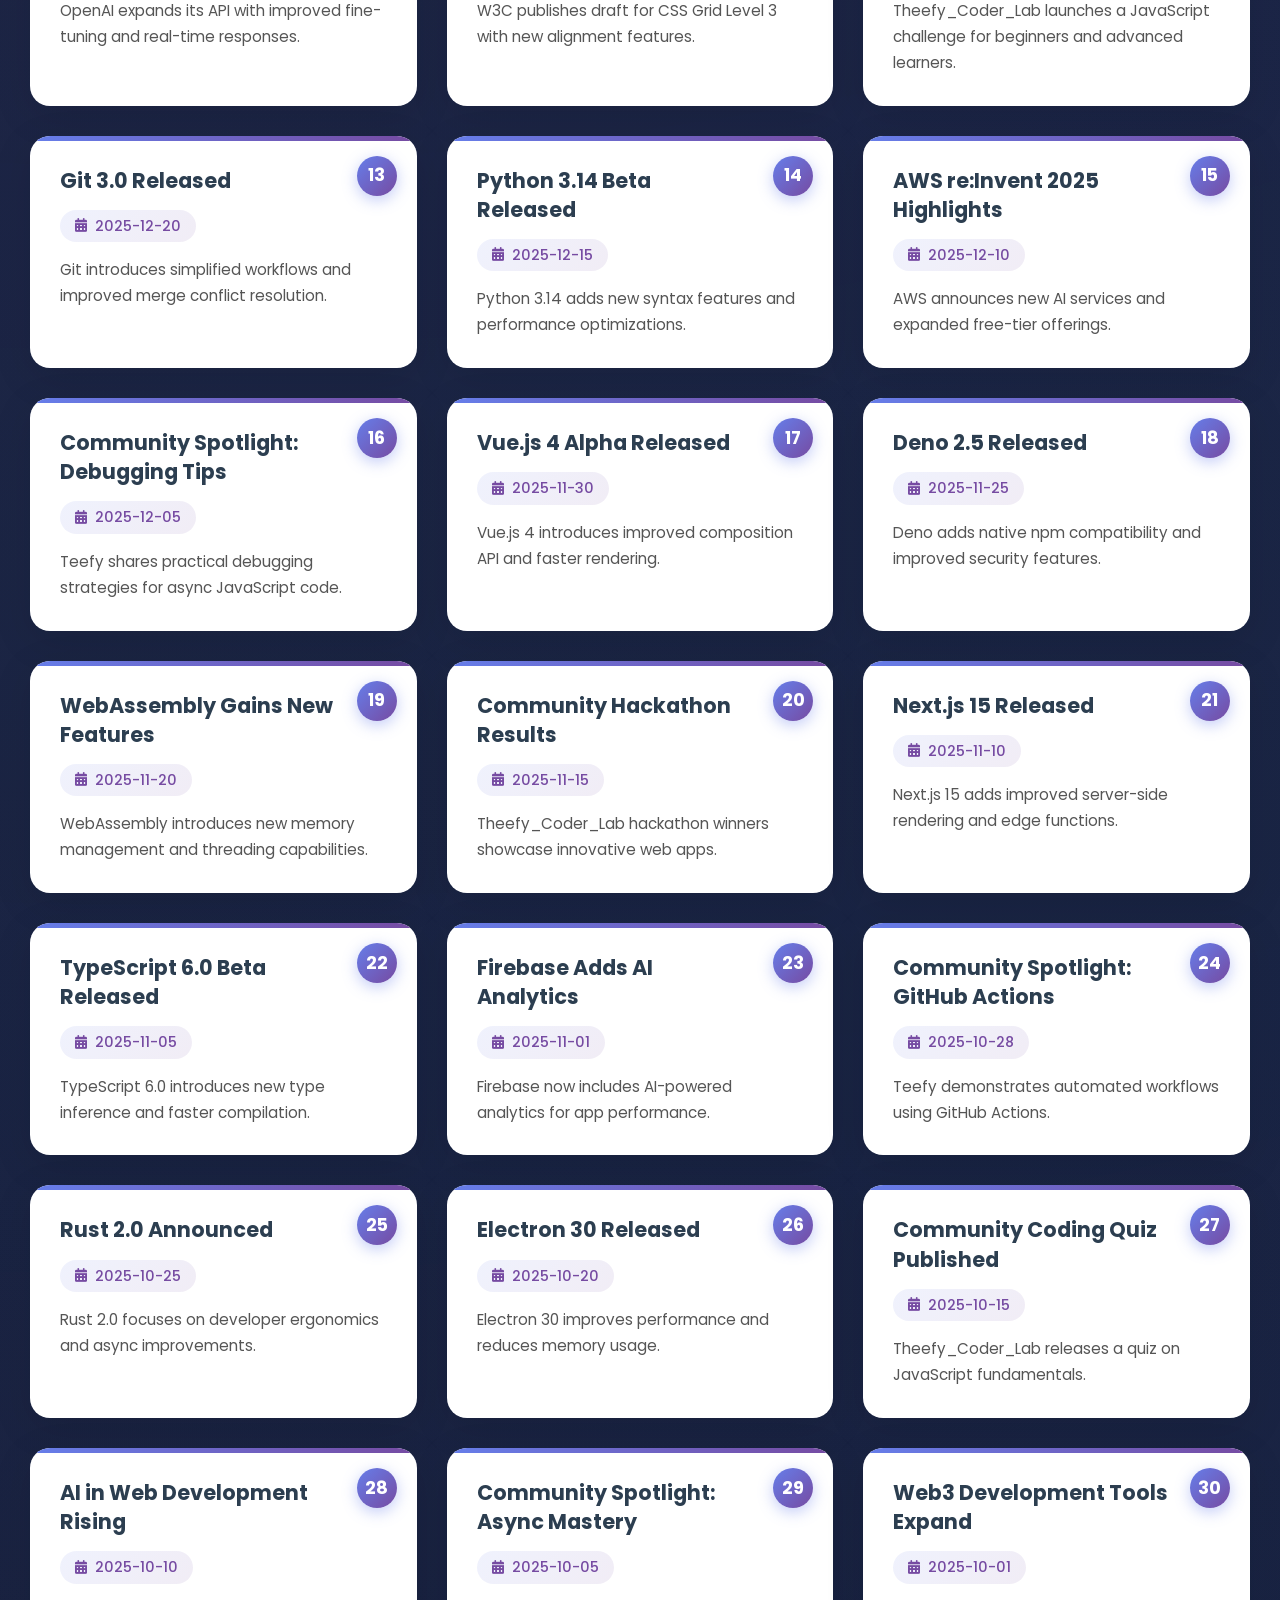
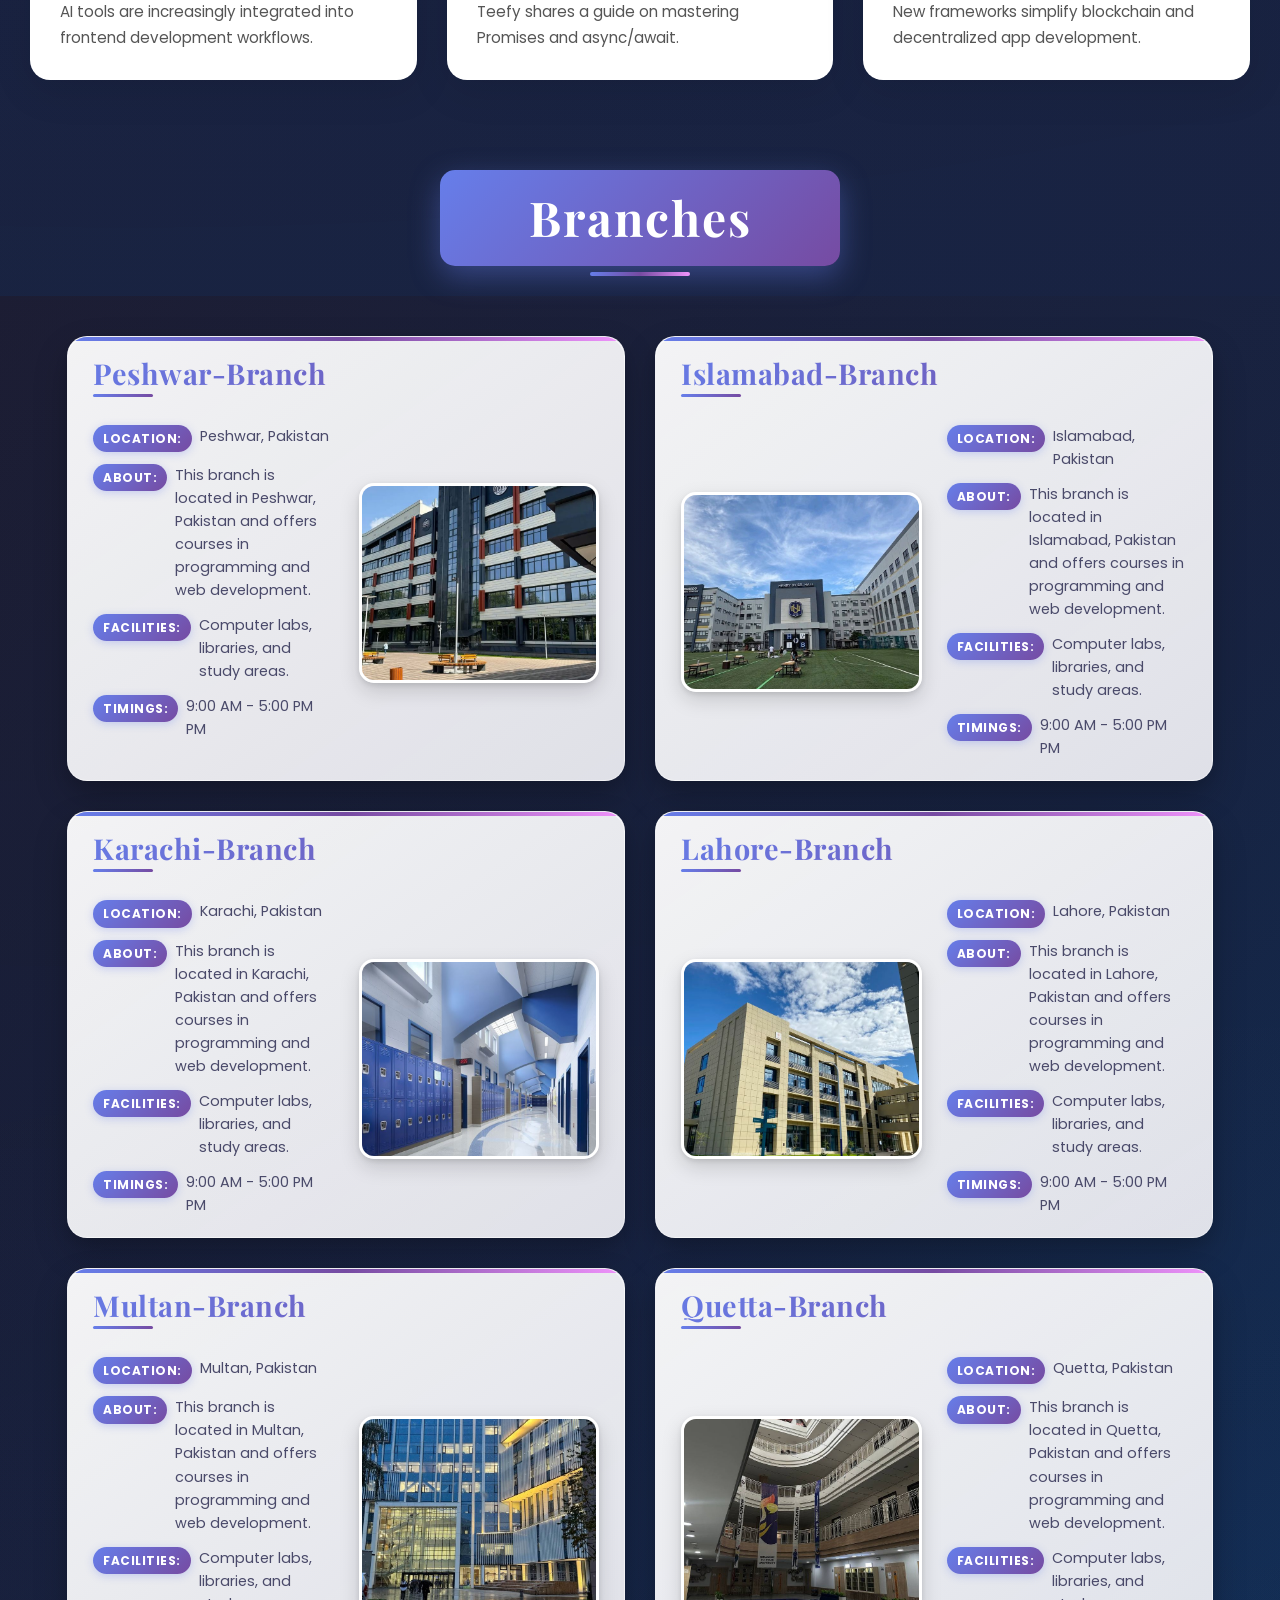
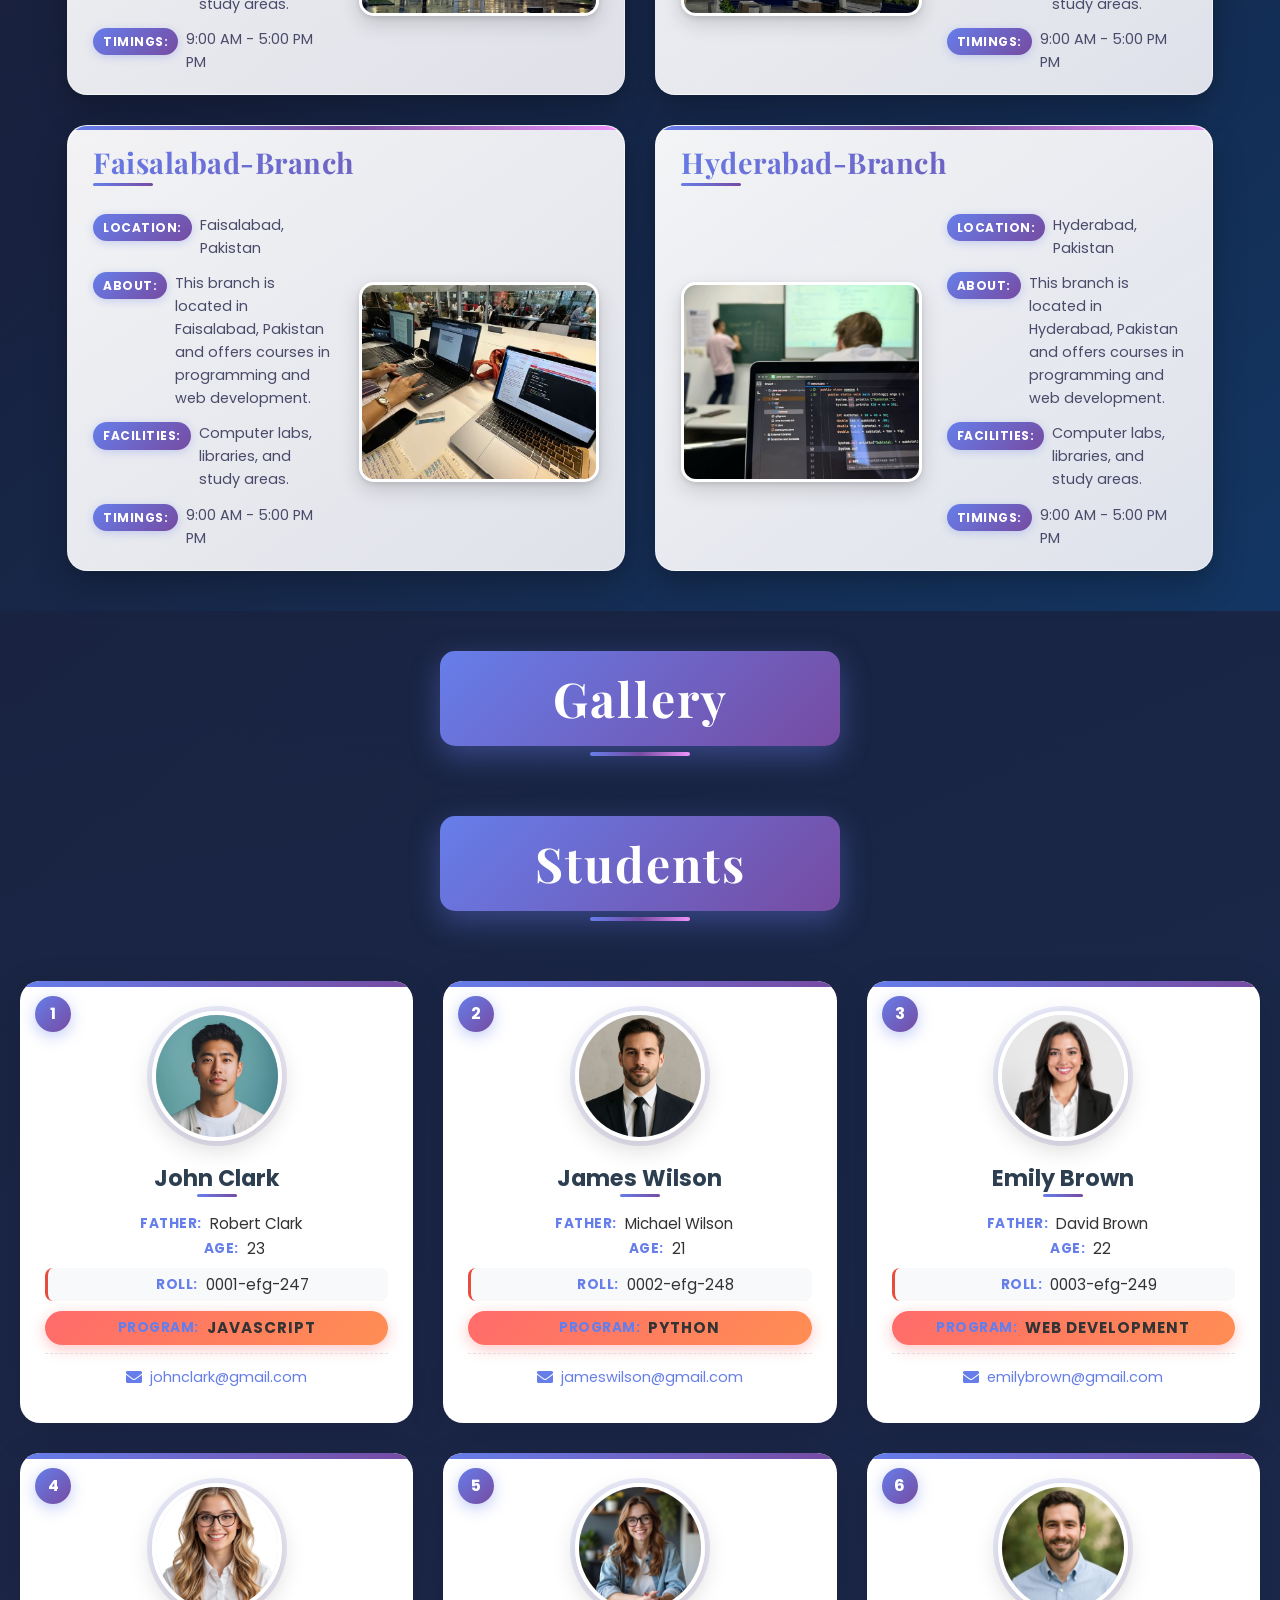
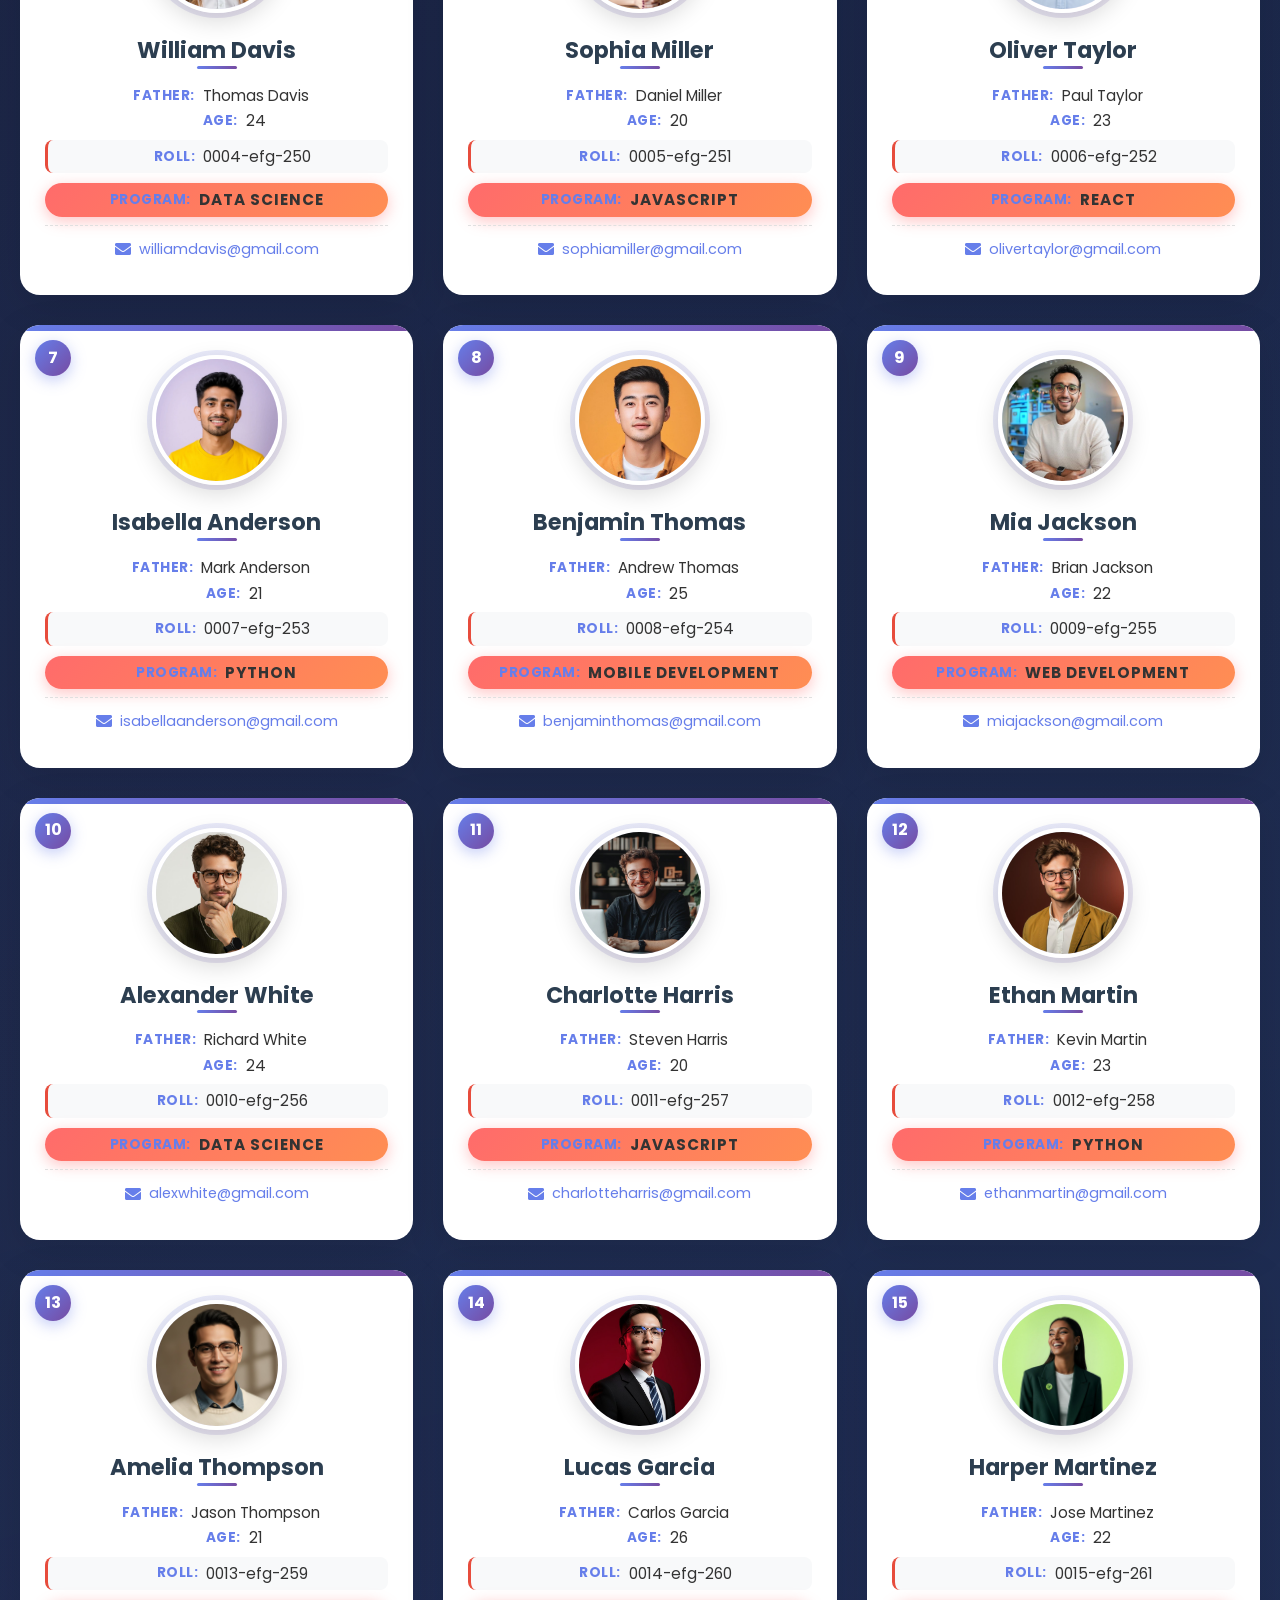
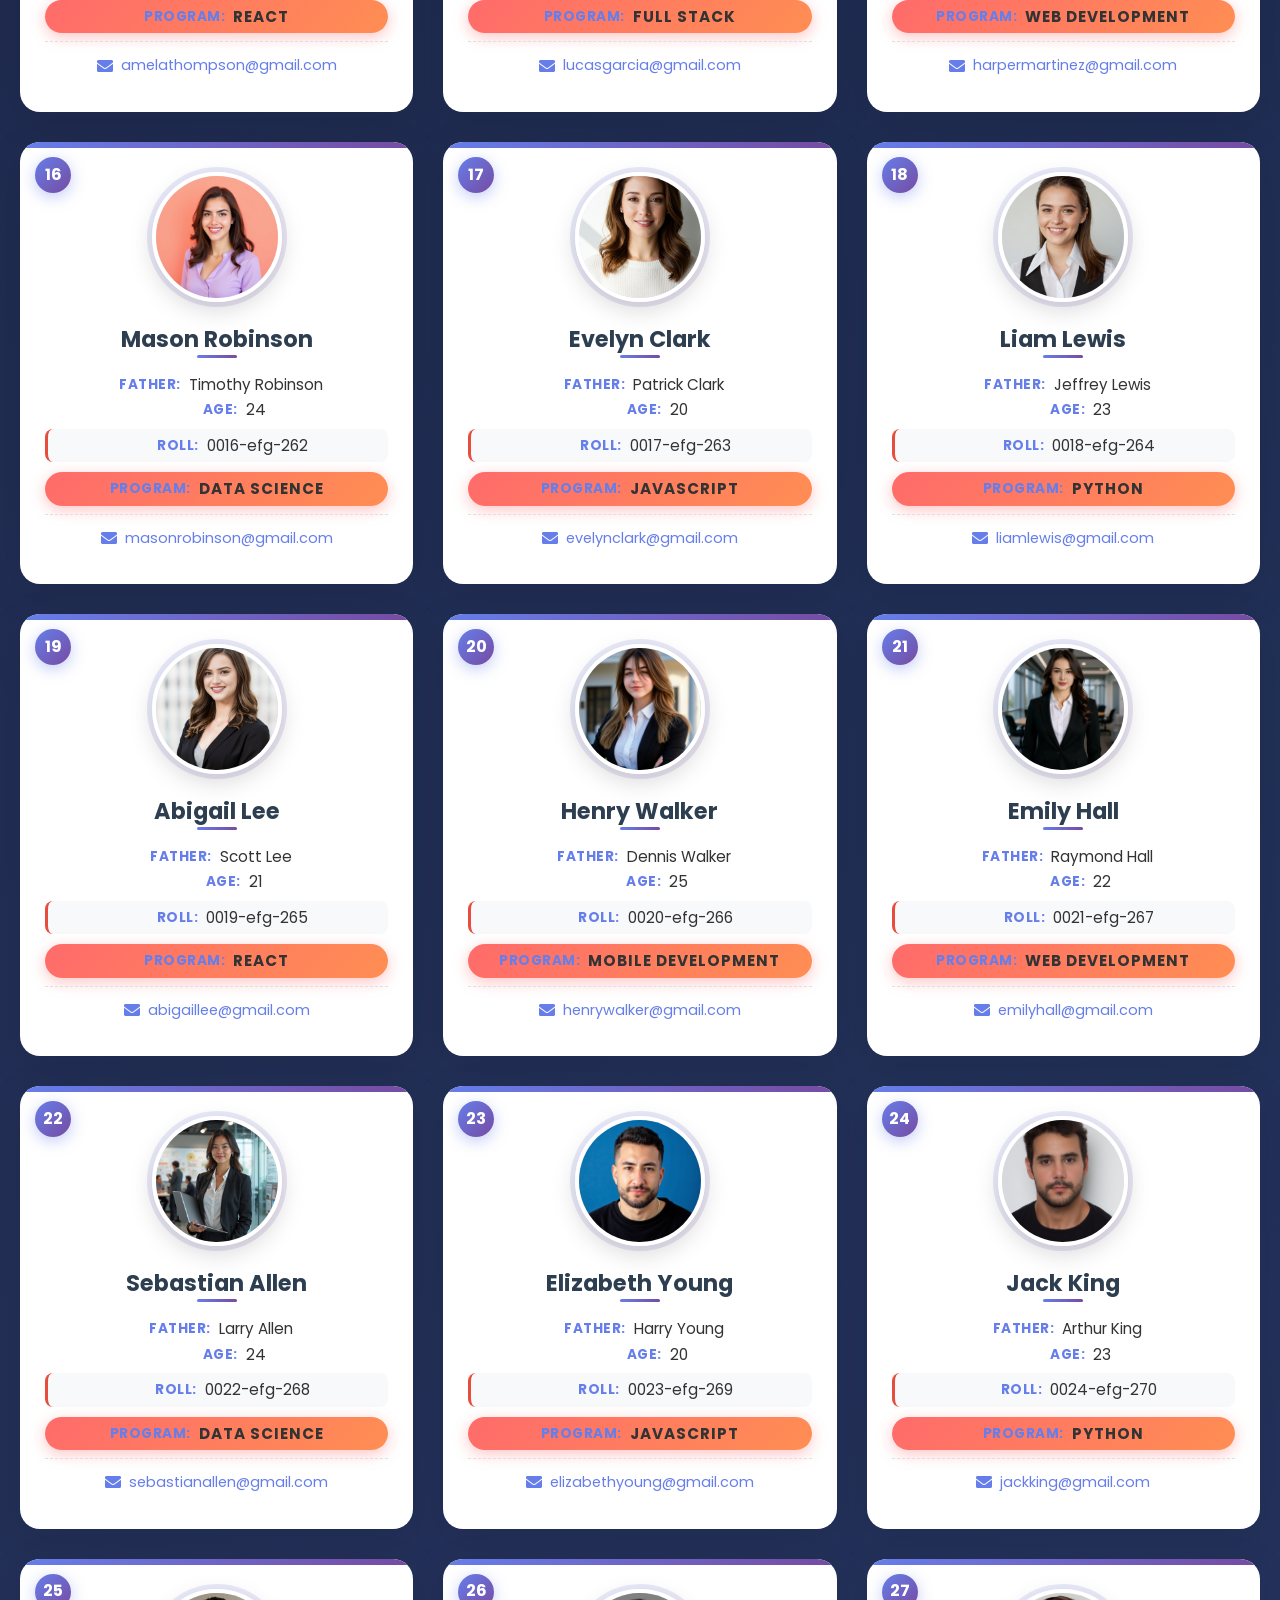
==== commit 9811b257: "here the about page is add to the home page with the js" ====
--- a/index.html
+++ b/index.html
@@ -7,6 +7,7 @@
     <link href="https://cdnjs.cloudflare.com/ajax/libs/font-awesome/5.15.3/css/all.min.css" rel="stylesheet">
     <link rel="stylesheet" href="styles/normalize.css">
     <link rel="stylesheet" href="style.css">
+    <link rel="stylesheet" href="styles/info.css">
     <link rel="stylesheet" href="styles/branches.css">
     <link rel="stylesheet" href="styles/classes.css">
     <link rel="stylesheet" href="styles/news.css">
@@ -66,8 +67,9 @@
     </header>
     <!-- main body -->
     <main>
-        
-        <div class="about"></div>
+        <!-- about sectioin container -->
+         <h1>Home</h1>
+         <div class="about-info"></div>
         <!-- courses section container -->
          <h1>Courses</h1>
          <section class="courses-item"></section>
@@ -129,7 +131,7 @@
                 <div class="comment-data">"Knowledge grows when shared, and this site is dedicated to that spirit. Thank you for reading, reflecting, and contributing to our journey. Keep exploring, keep questioning, and let’s continue to learn and innovate side by side."</div>
             </div>
         </div>
-        <div class="footerData">
+        <!-- <div class="footerData">
             <div class="footer-section about">
                 <h3>Theefy Coder Lab</h3>
                 <p>Empowering learners with cutting-edge coding skills. Join us to master web development, programming, and innovative technologies.</p>
@@ -174,7 +176,7 @@
         </div>
         <div class="footer-bottom">
             <p>&copy; 2024 Theefy Coder Lab. All rights reserved.</p>
-        </div>
+        </div> -->
     </footer>
     <script type="module" src="scripts/index.js"></script>
 </body>
--- a/style.css
+++ b/style.css
@@ -475,7 +475,7 @@
 footer{
     display: flex;
     flex-direction: column;
-    margin-top: 20px;
+    /* margin-top: 20px; */
     background: linear-gradient(135deg, #1a1a2e 0%, #16213e 50%, #0f3460 100%);
     padding: 40px 20px;
     position: relative;
--- a/styles/info.css
+++ b/styles/info.css
@@ -0,0 +1,64 @@
+*{
+    margin: 0;
+    padding: 0;
+    box-sizing: border-box;
+}
+body main .about-info{
+    display: flex;
+    flex-direction: column;
+    align-items: center;
+    gap: 20px;
+    padding: 100px 150px;
+    background: linear-gradient(135deg, #667eea 0%, #764ba2 100%);
+}
+body main .about-info .about-section{
+    display: flex;
+    align-items: center;
+    gap: 20px;
+    background-color: rgb(33, 33, 33);
+    
+    border-radius: 20px;
+    border: 5px solid rgb(0, 0, 0);
+}
+body main .about-info .about-section .image img{
+    width: 280px;
+    height: 420px;
+    border-radius: 20px;
+}
+body main .about-info .about-section .text{
+    display: flex;
+    flex-direction: column;
+    padding: 10px;
+    gap: 10px;
+    
+}
+body main .about-info .about-section .text h3{
+    text-decoration: underline;
+    color: rgb(255, 255, 255);
+}
+body main .about-info .about-section .text .para{
+    margin-left: 10px;
+    color: rgb(162, 160, 160);
+}
+.about-section .text .para b{
+    color: rgb(255, 255, 255);
+}
+
+/* mobail responsive  */
+@media (max-width: 768px) {
+    *{
+        font-size: 13px;
+    }
+    body main .about-info{
+        padding: 50px 20px;
+    }
+    body main .about-info .about-section{
+        flex-direction: column;
+        align-items: center;
+        padding: 10px;
+    }
+    body main .about-info .about-section .image img{
+        width: 100%;
+        height: auto;
+    }
+}
--- a/styles/addmission.css
+++ b/styles/addmission.css
@@ -499,3 +499,6 @@
     transform: translateY(-3px);
     box-shadow: 0 10px 25px rgba(102, 126, 234, 0.4);
 }
+.addmission-html{ 
+    padding-bottom: 20px;
+}
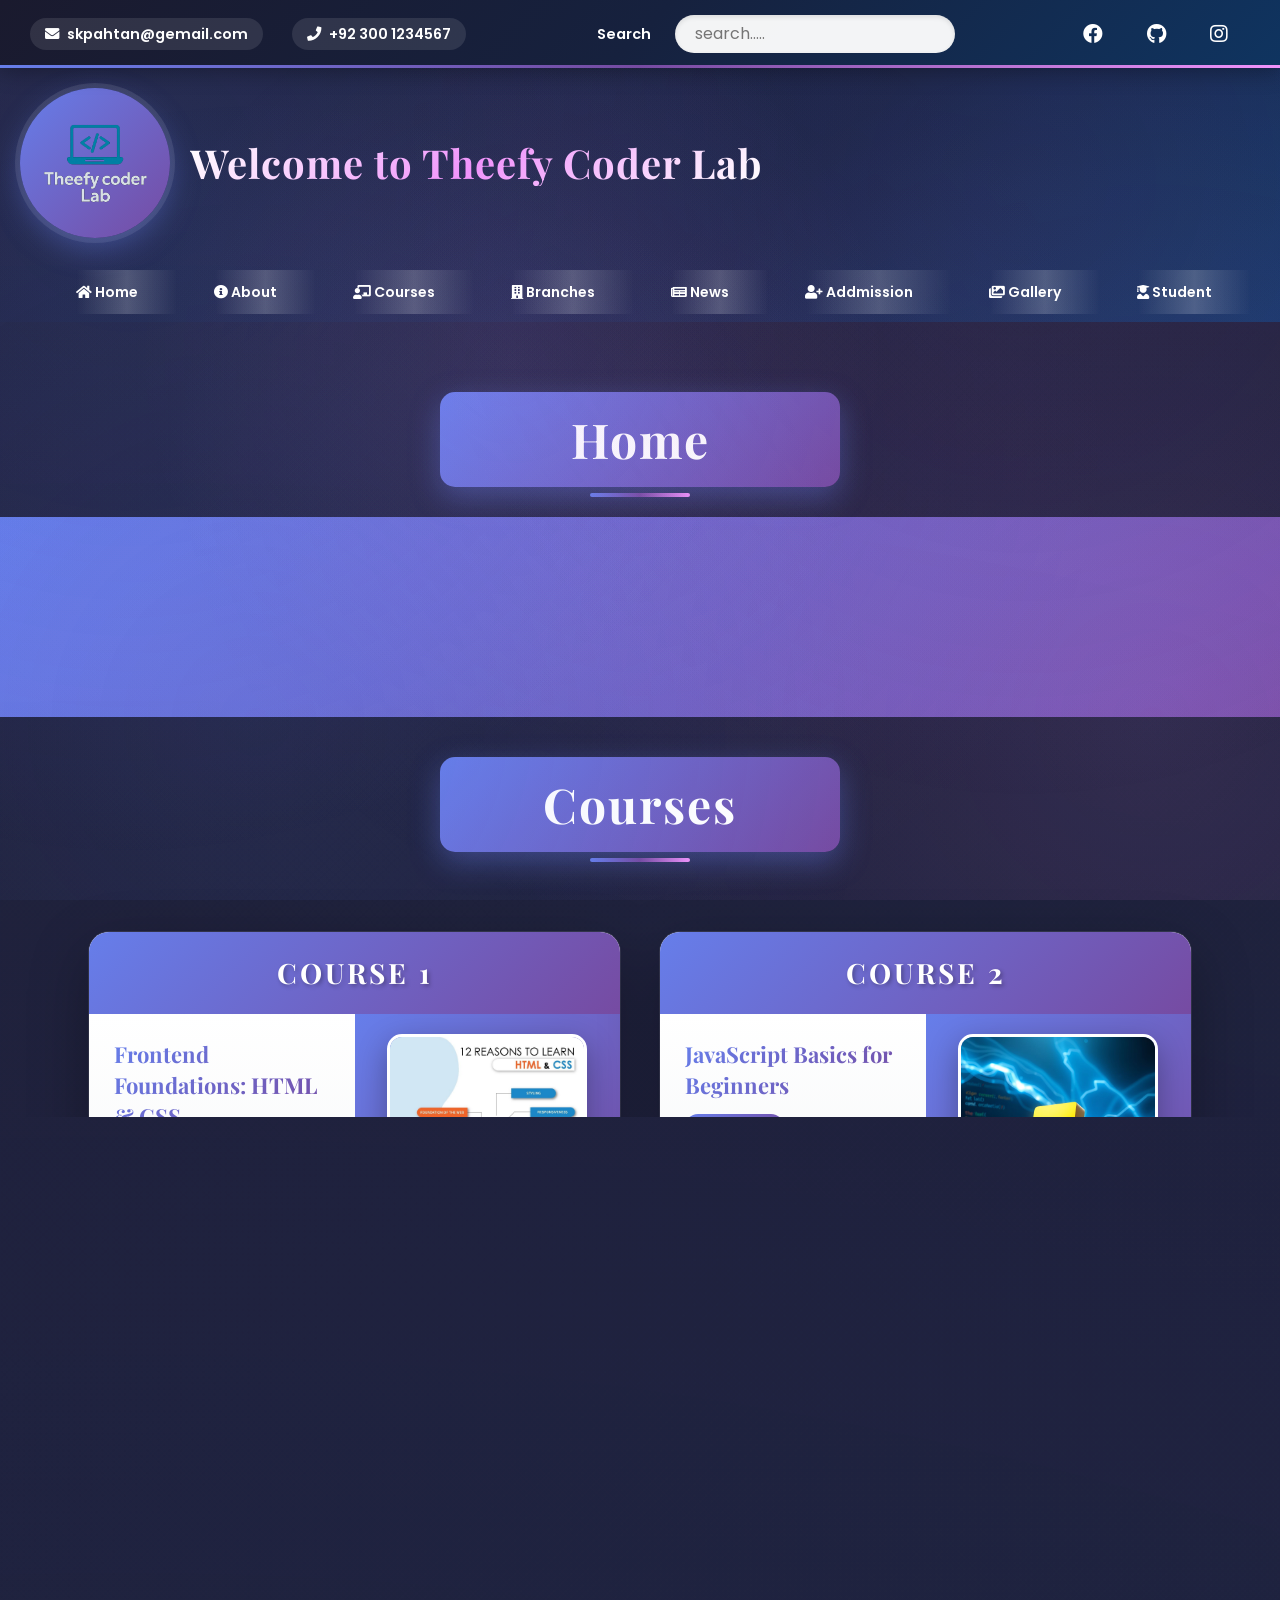
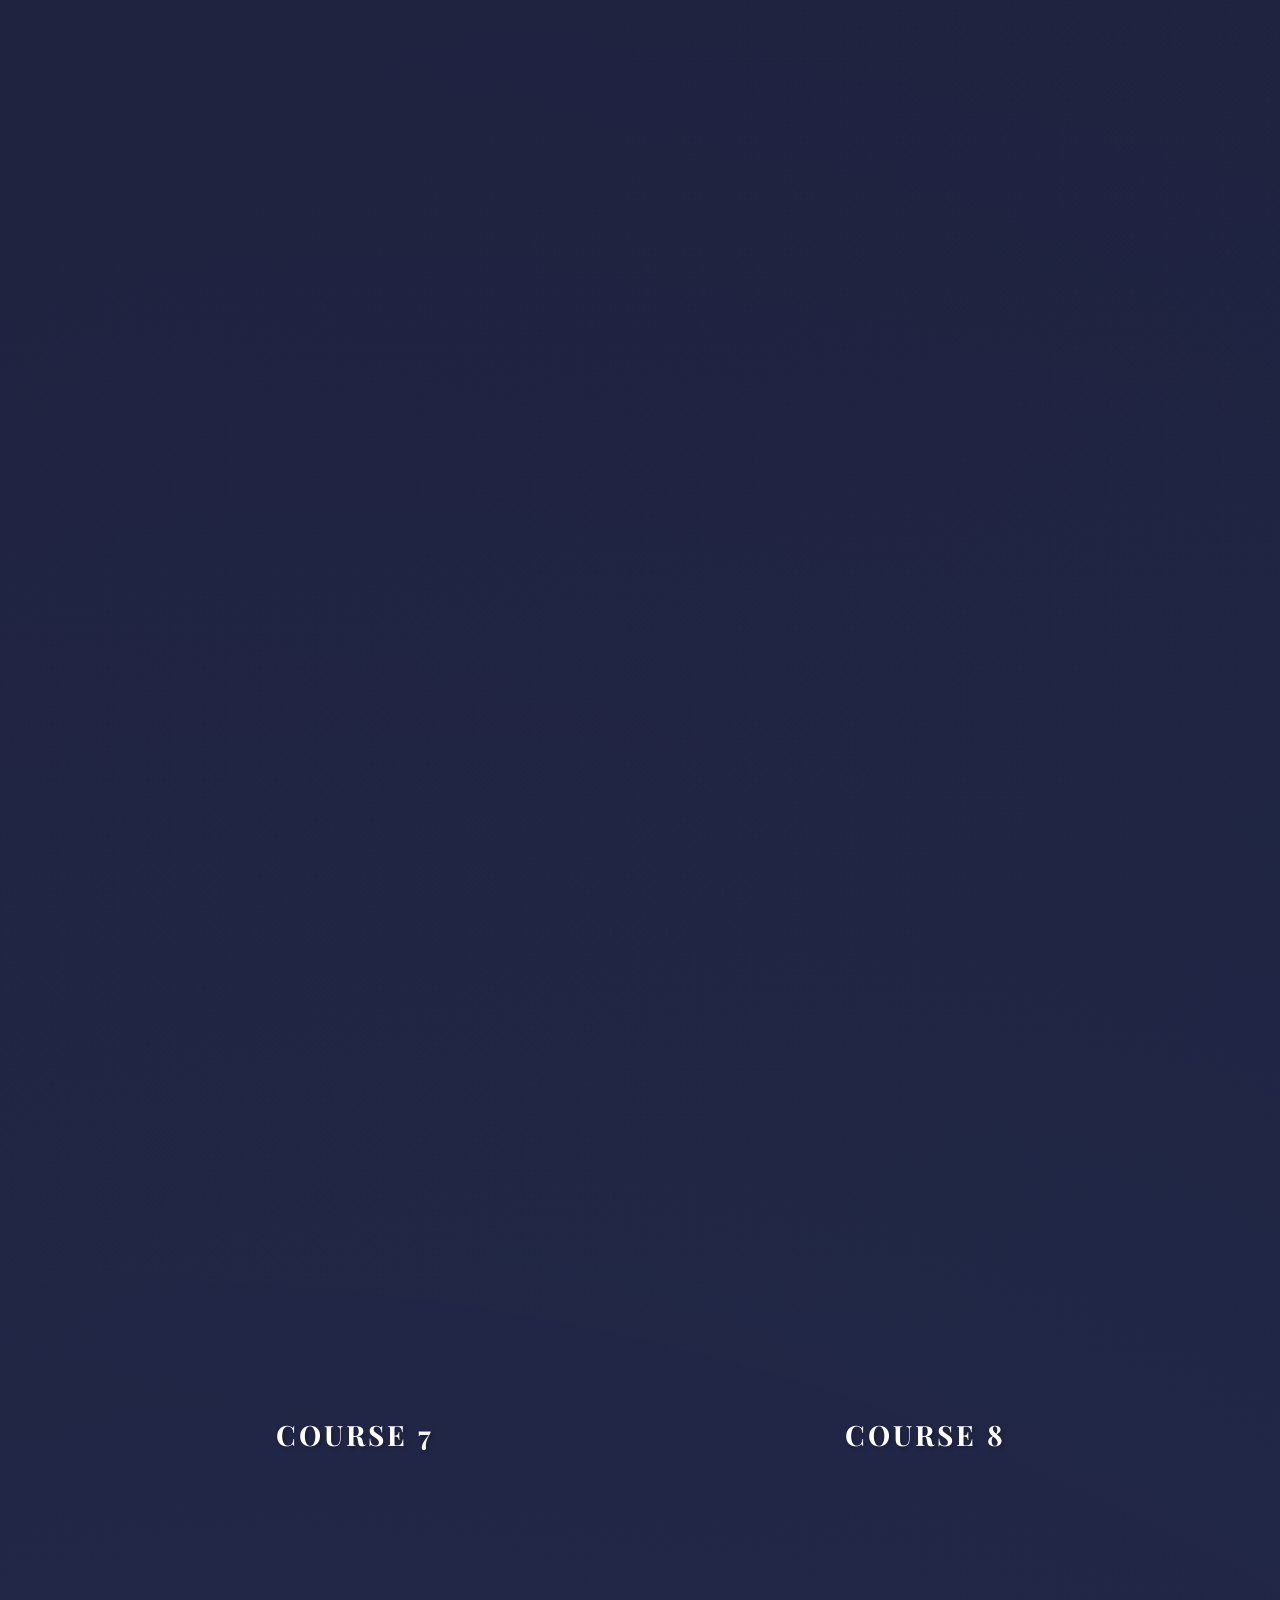
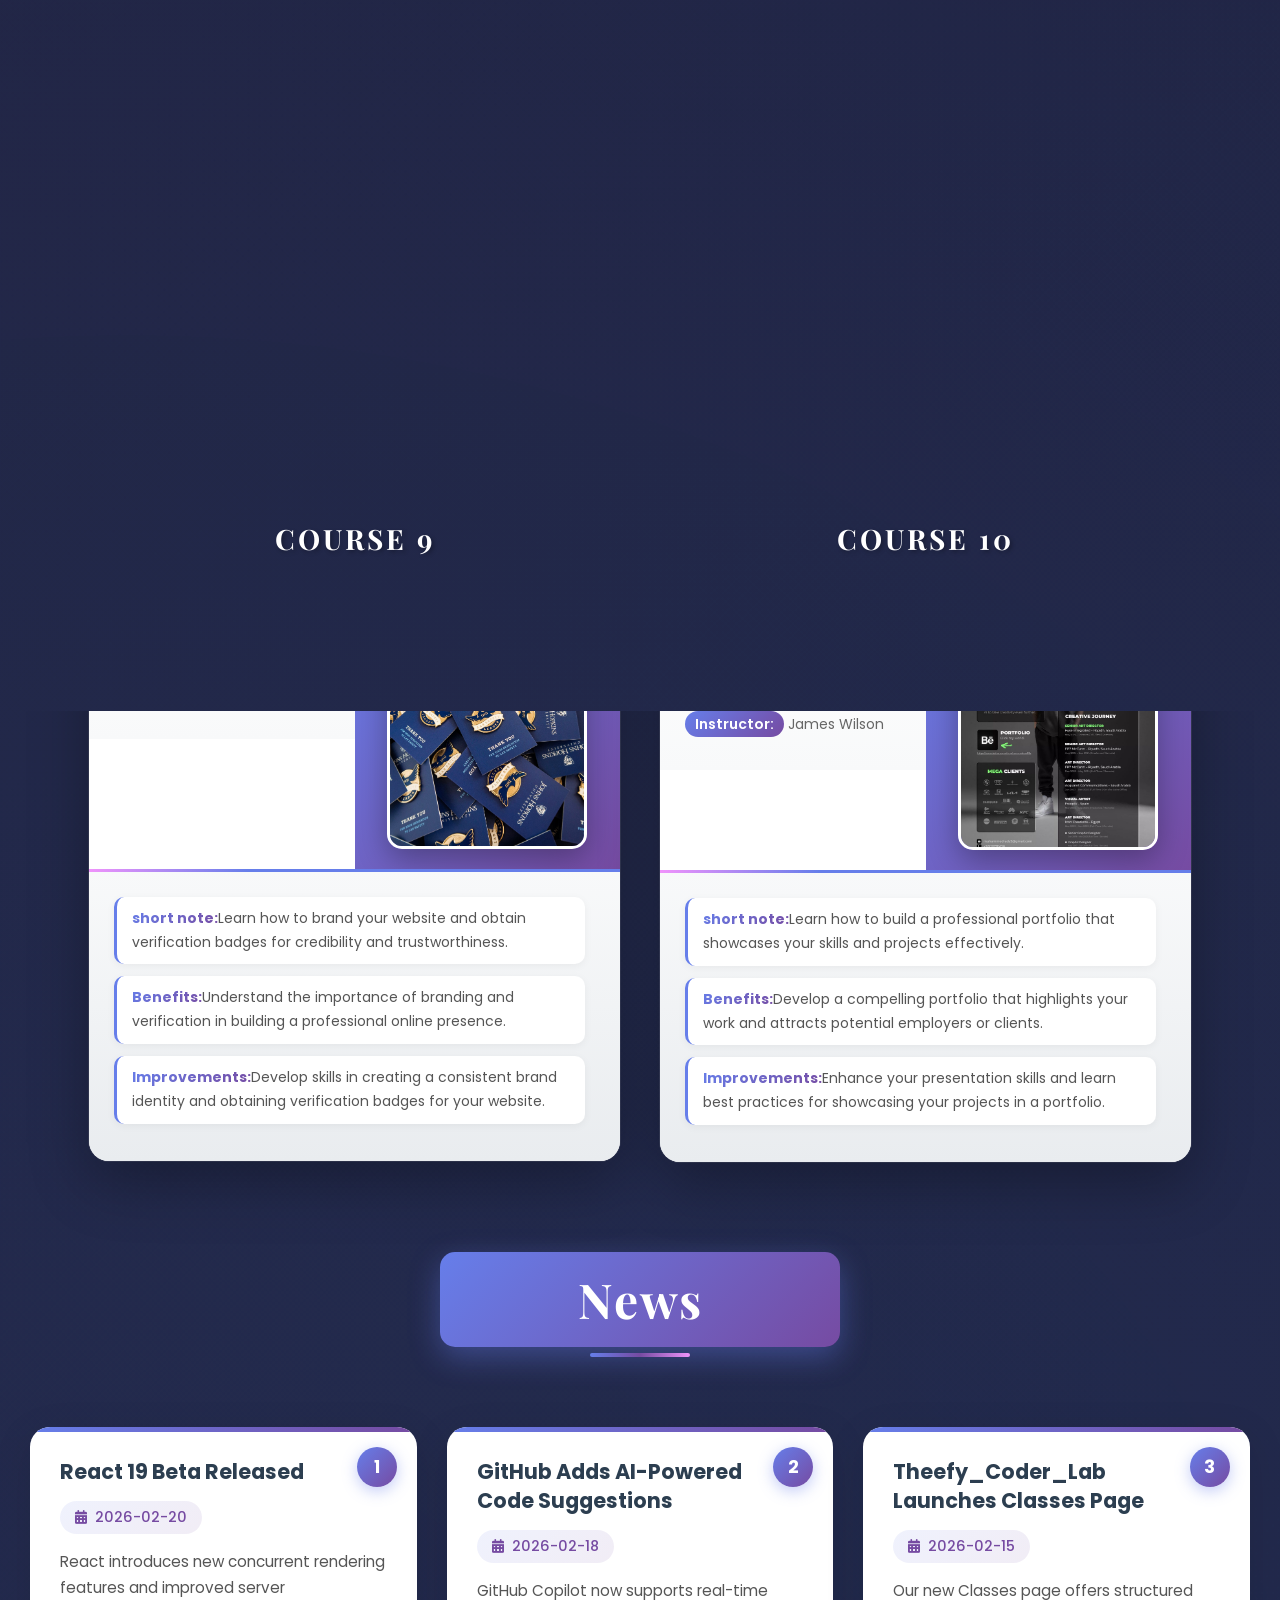
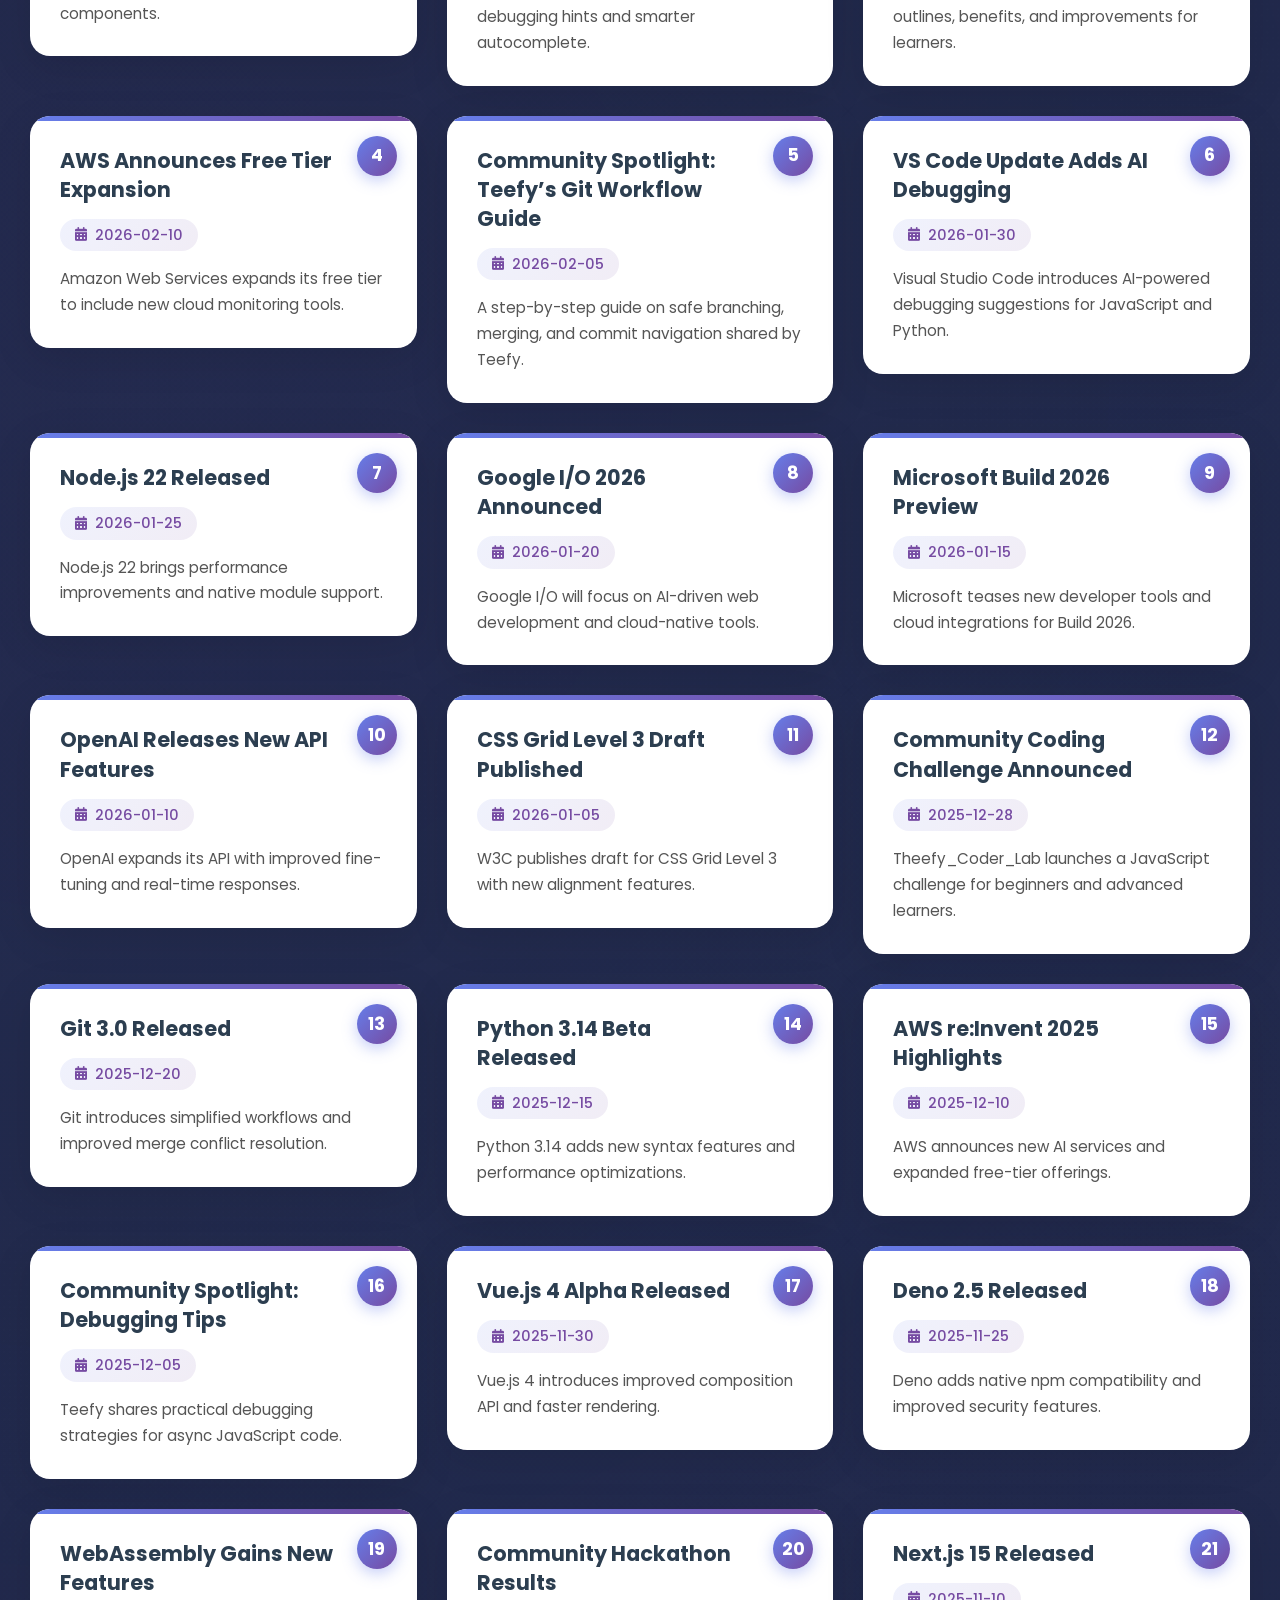
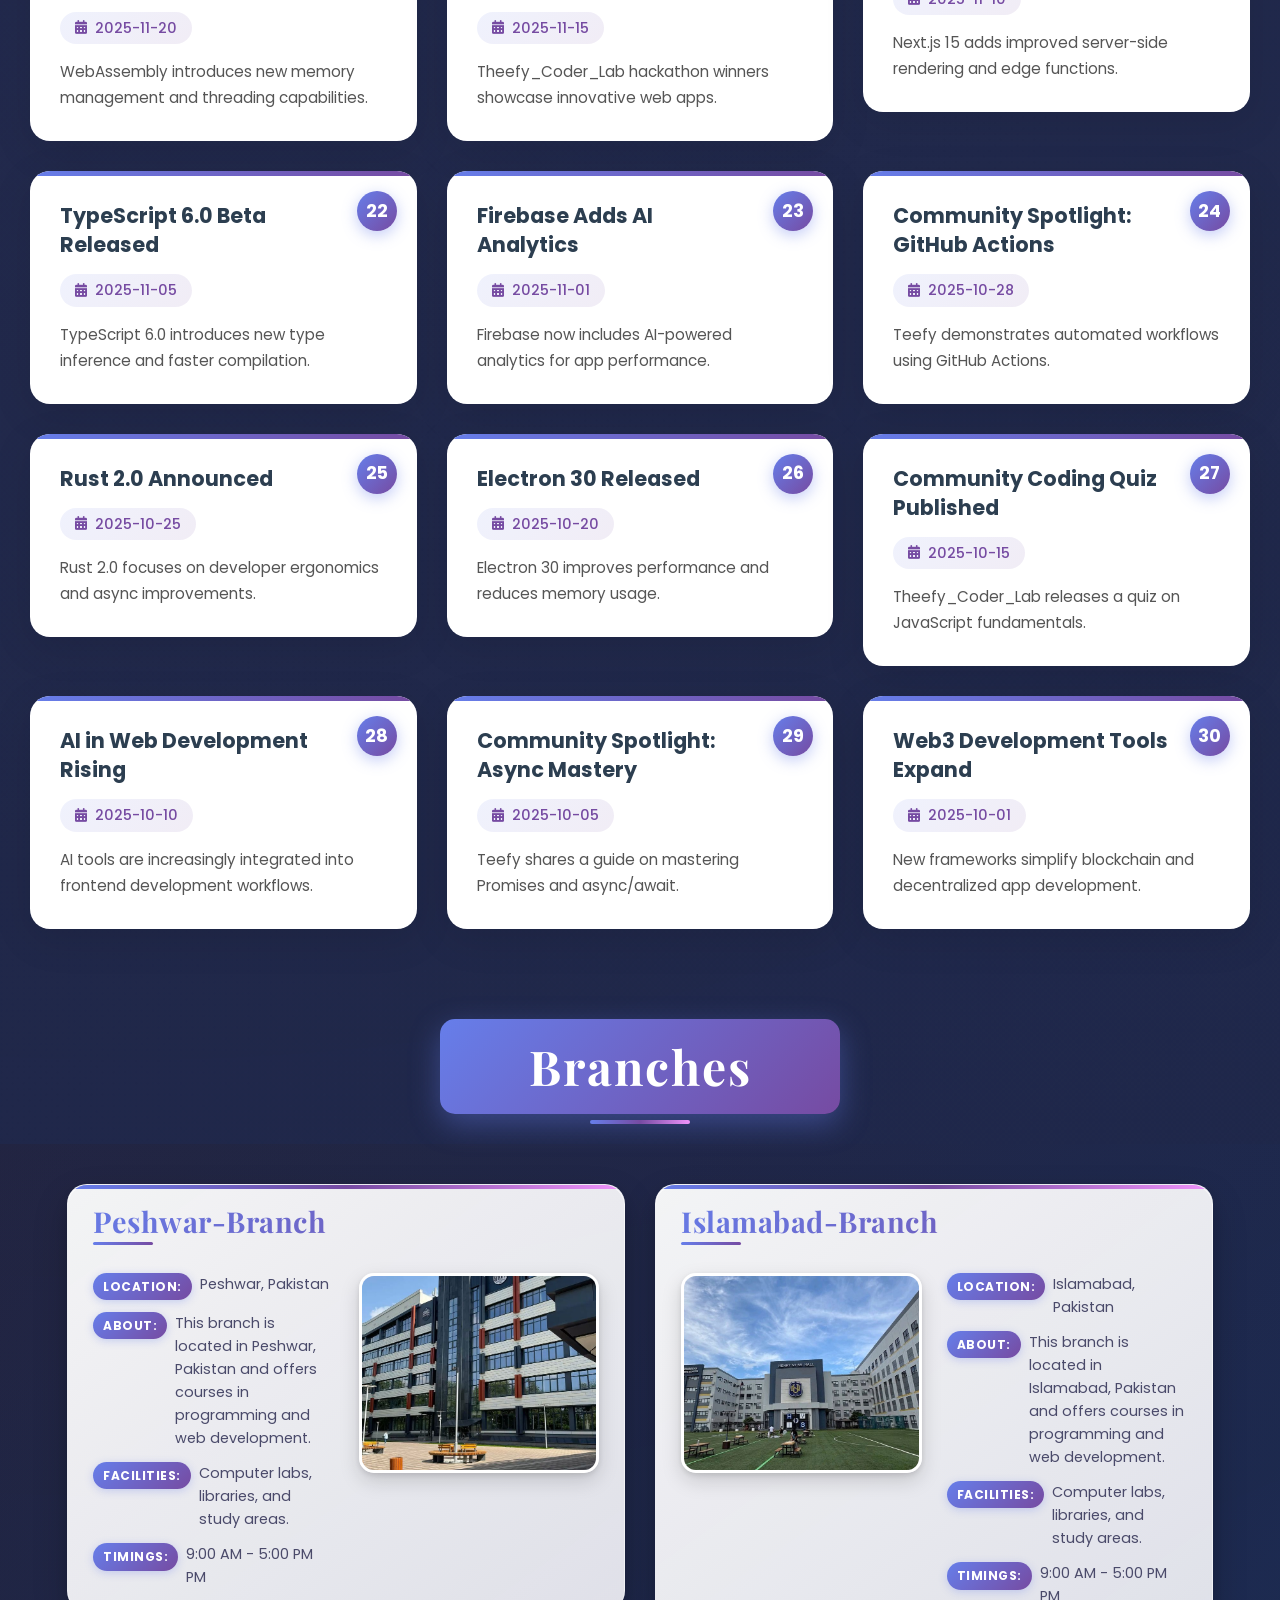
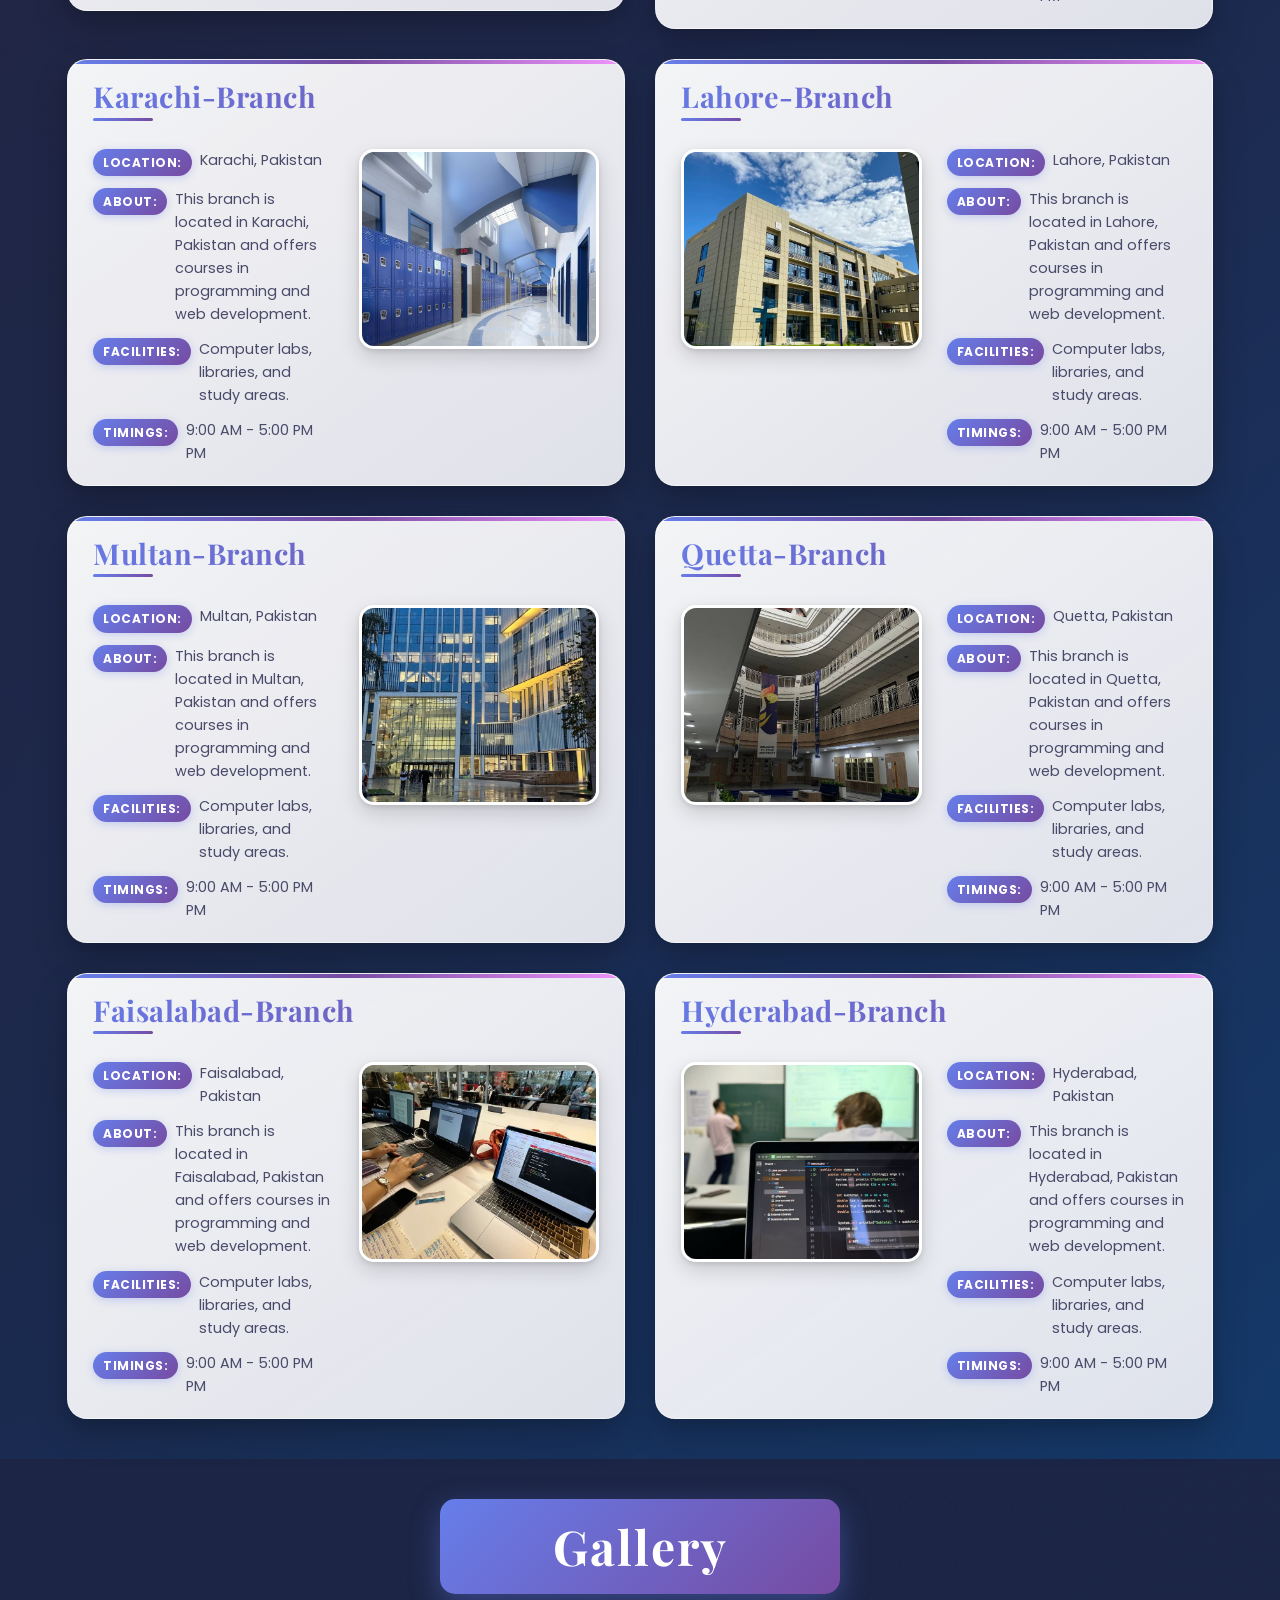
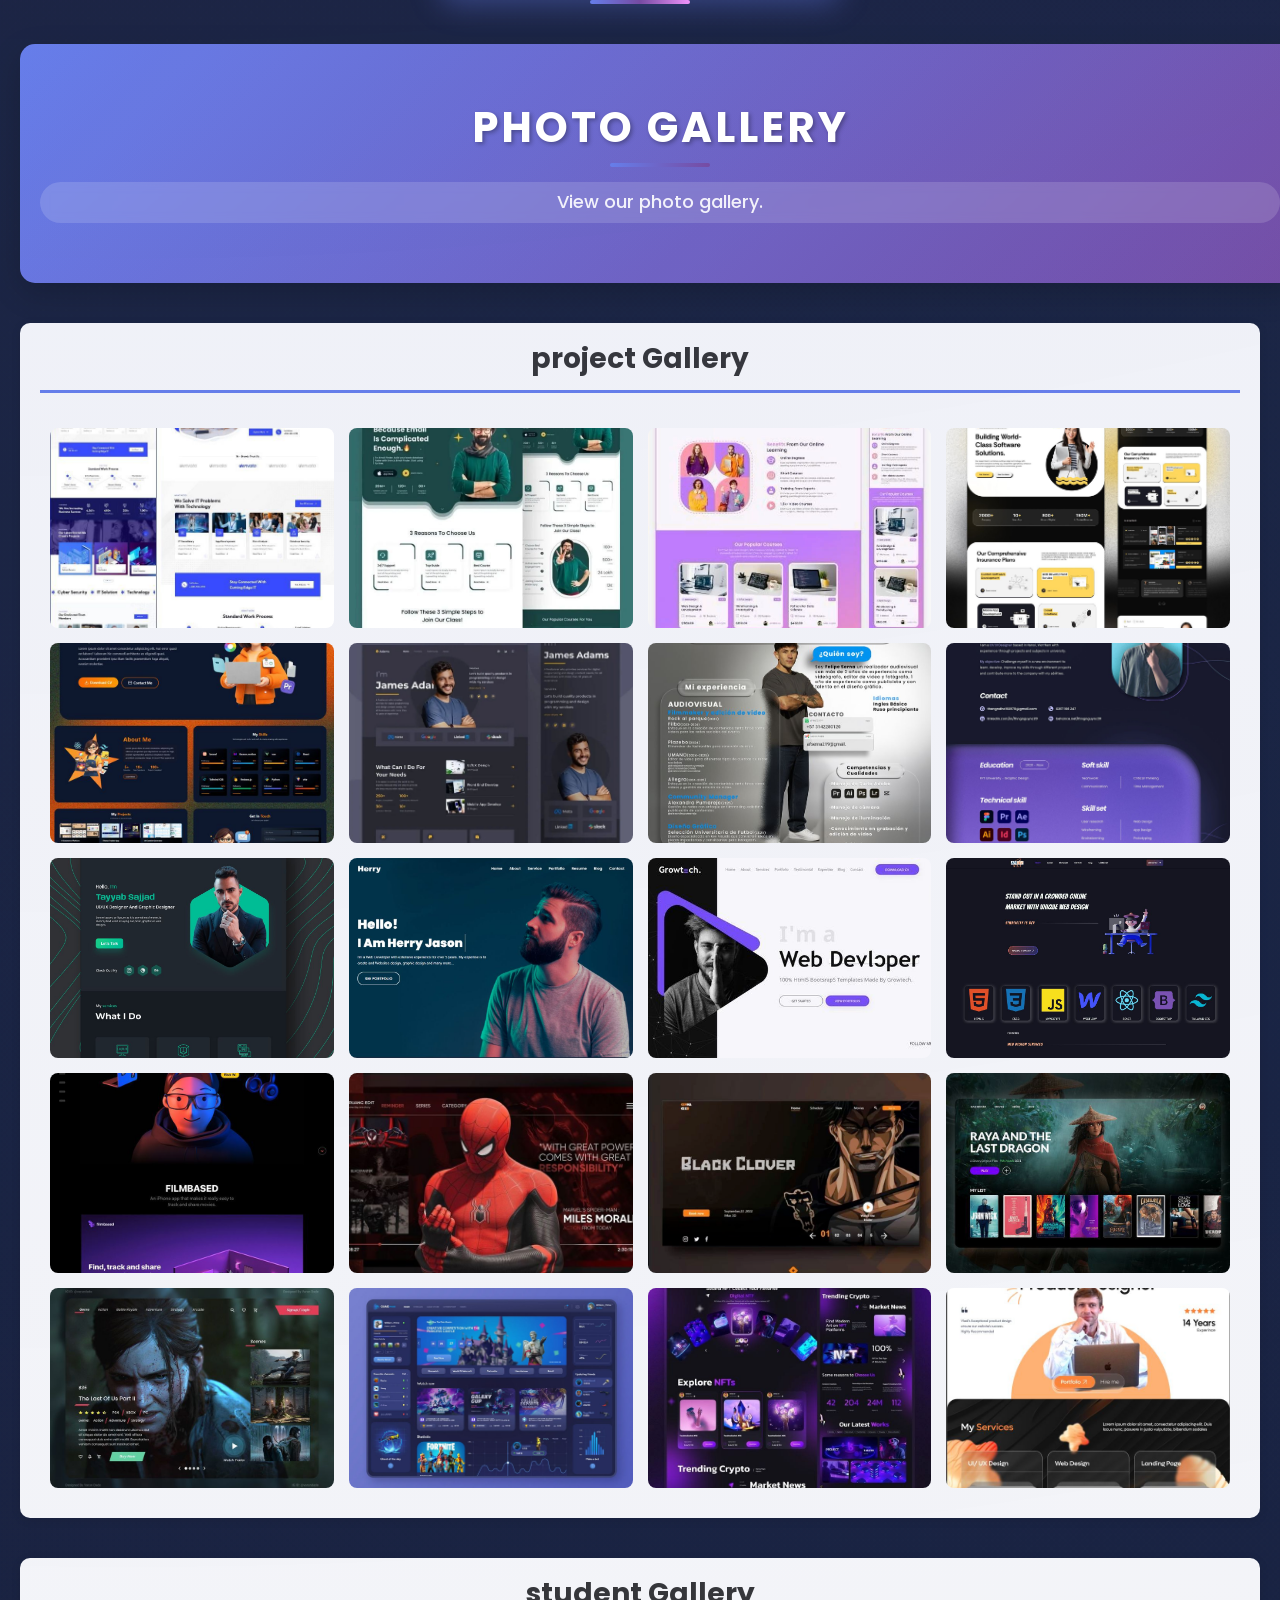
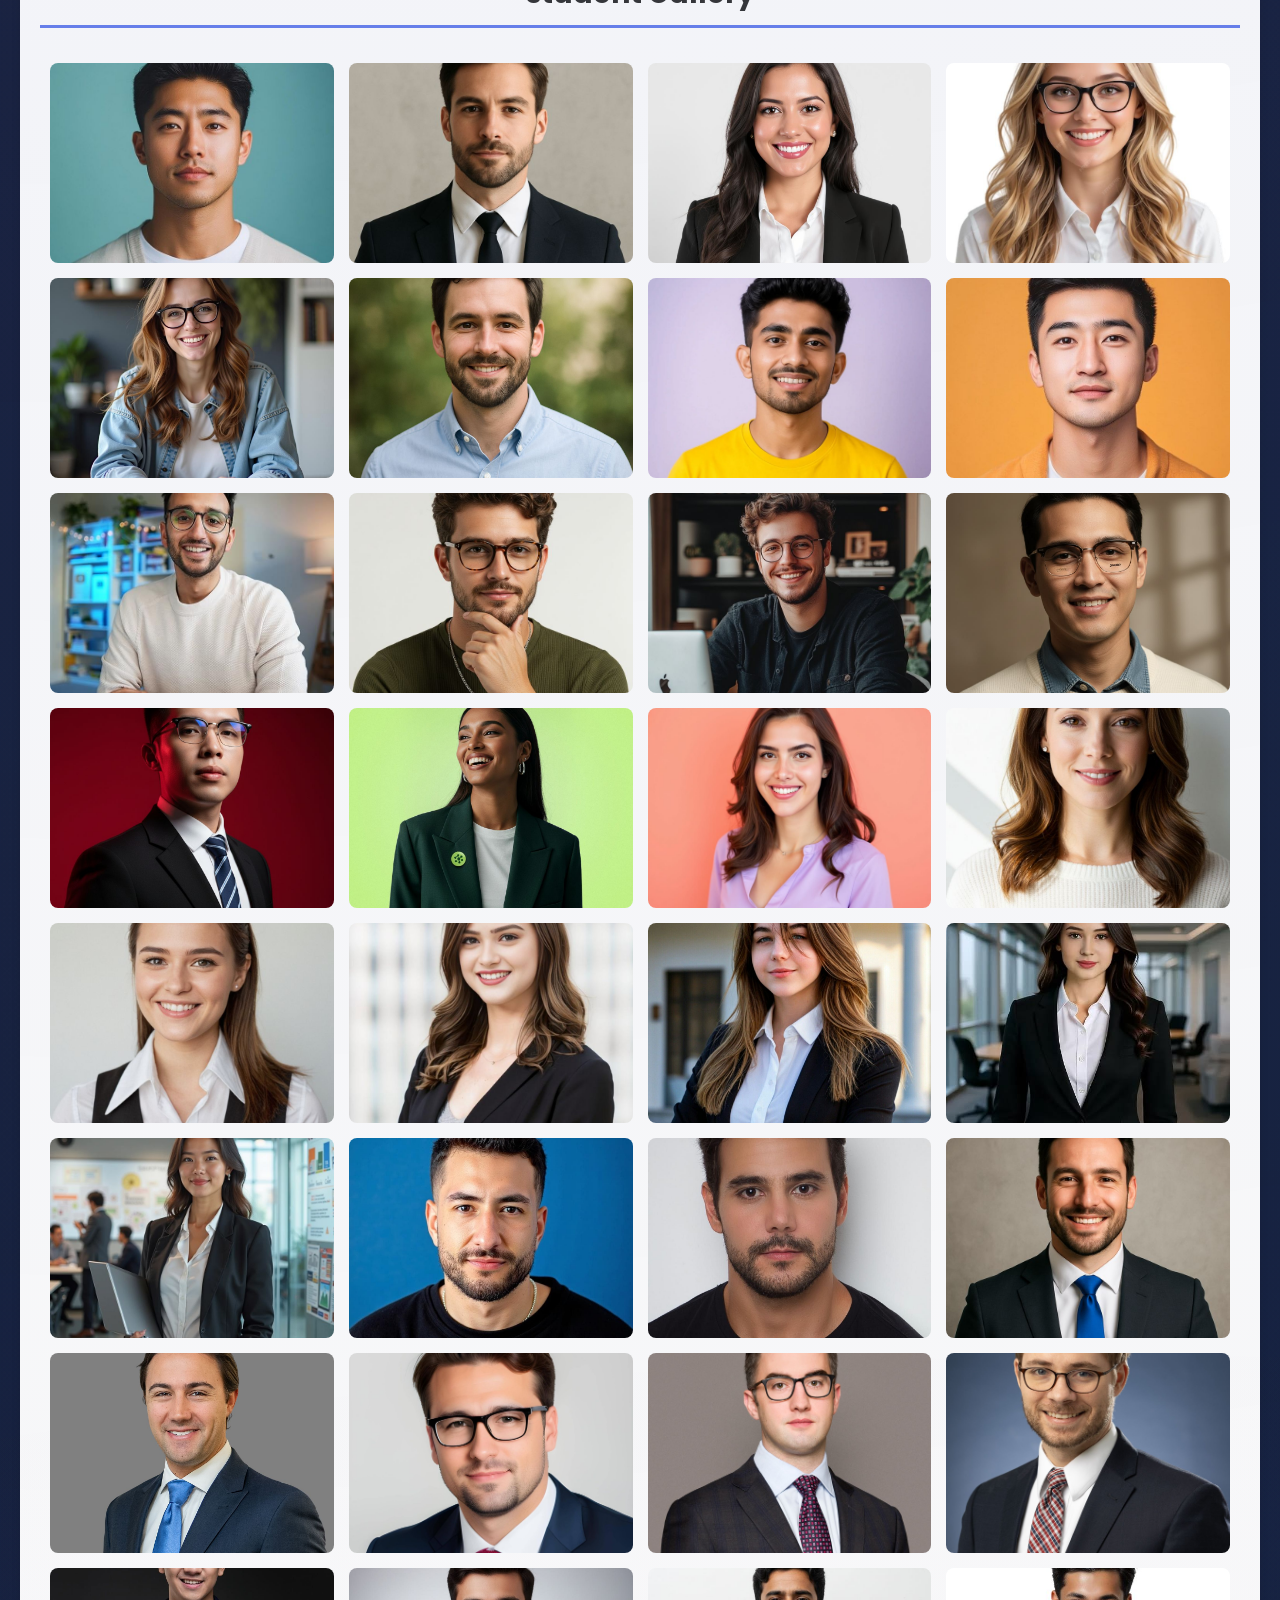
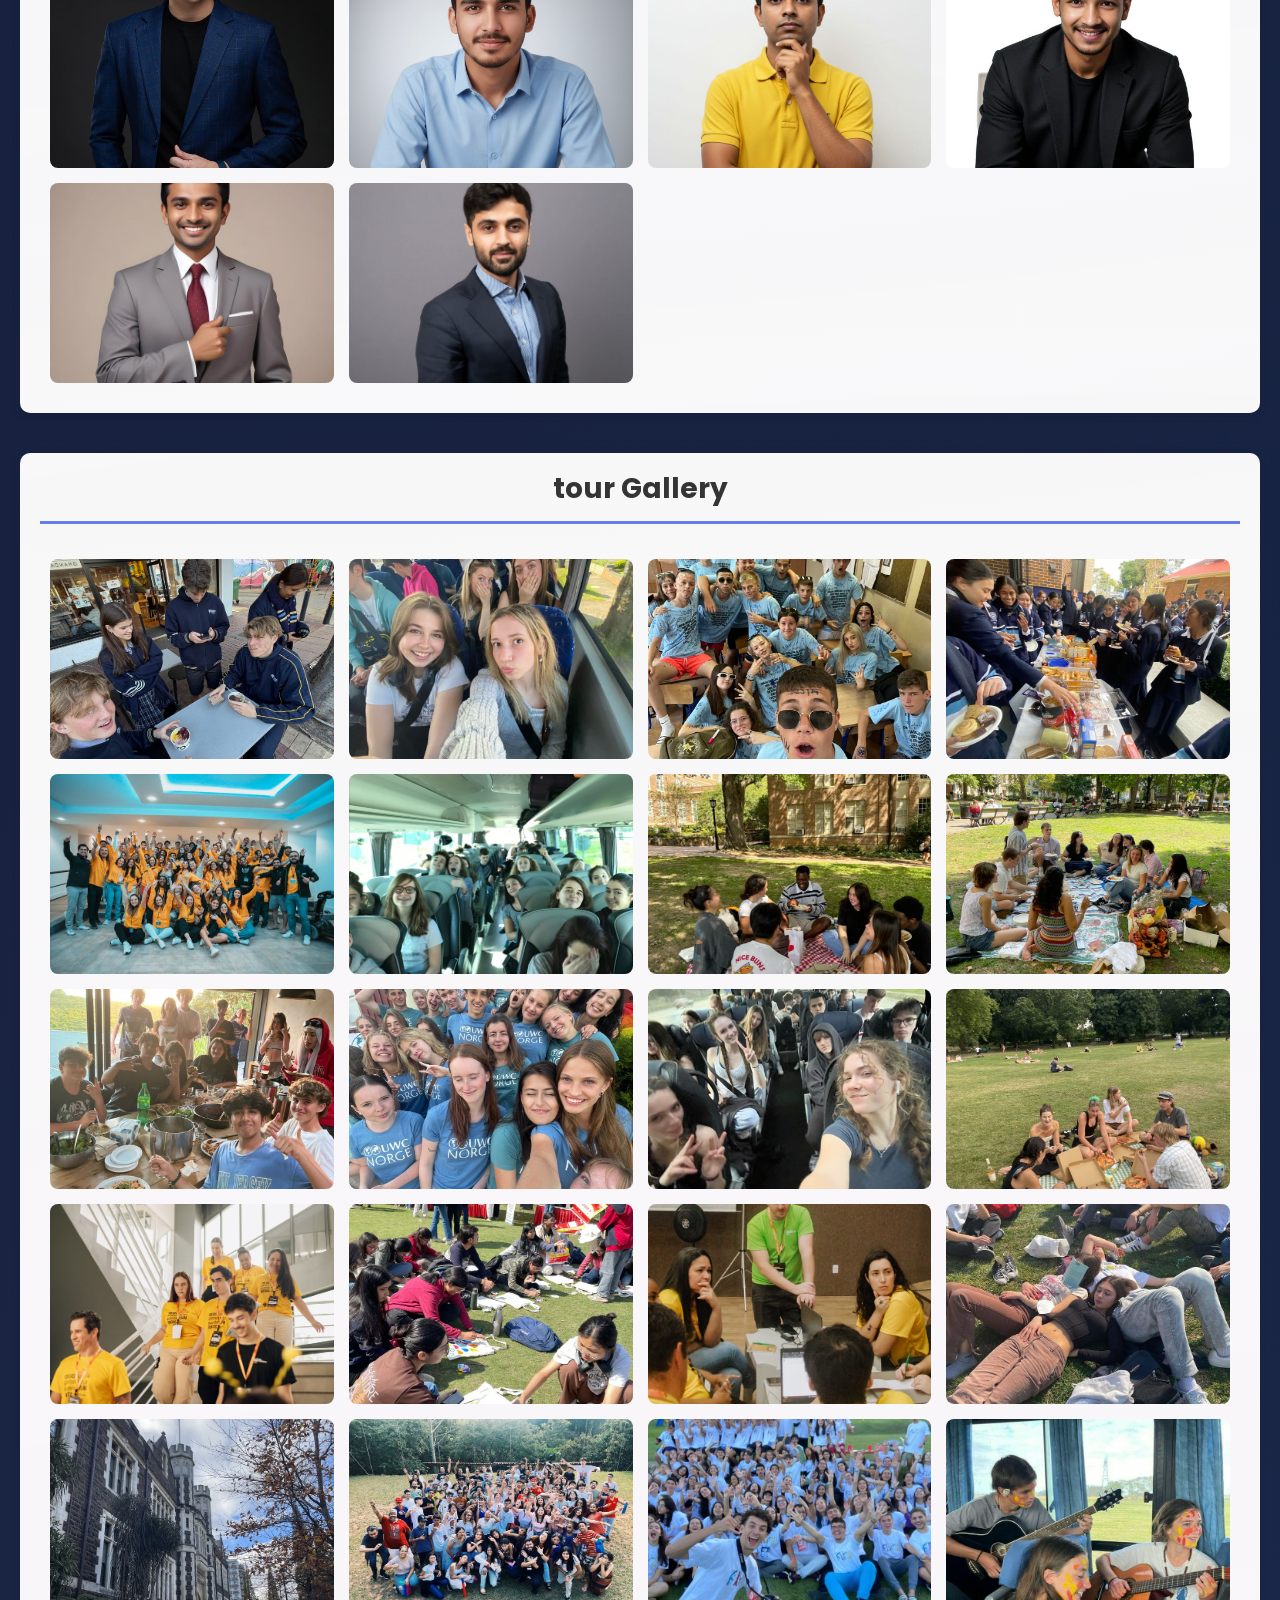
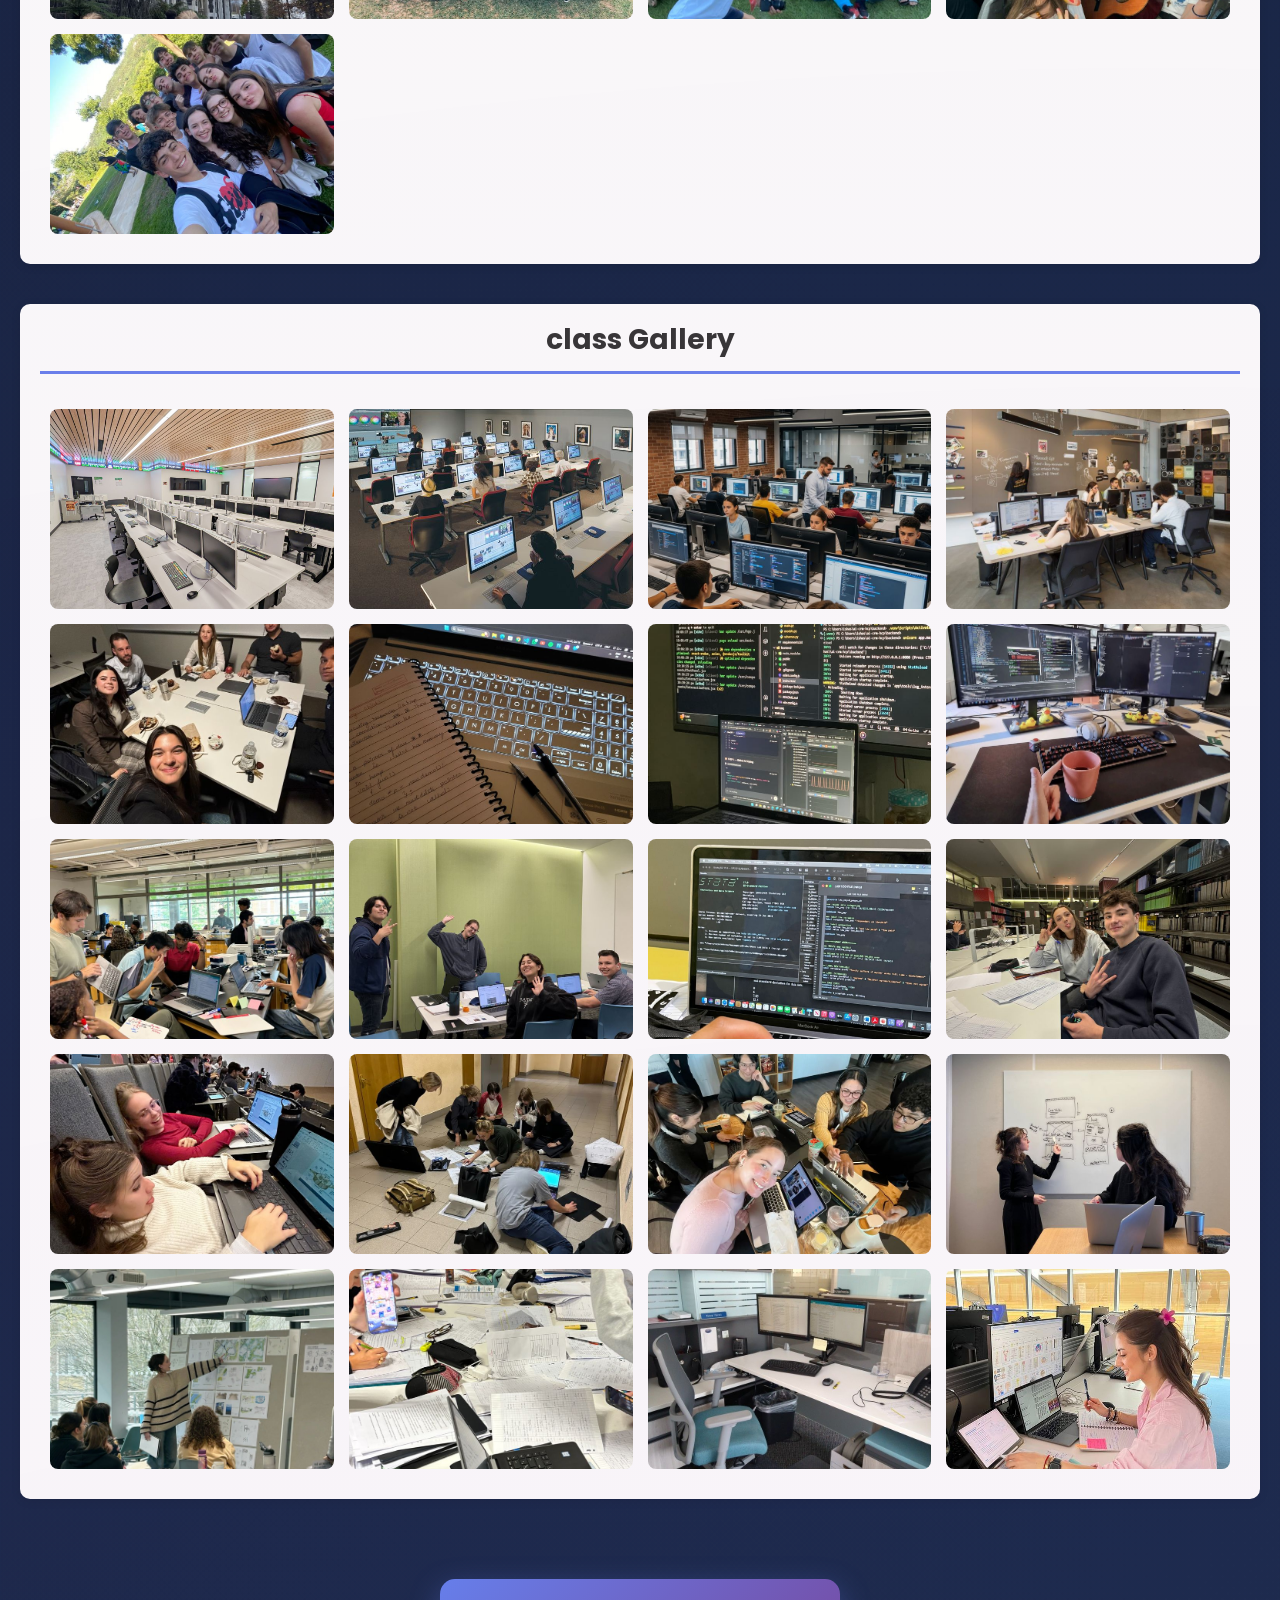
==== commit acd956e0: "complete project" ====
--- a/index.html
+++ b/index.html
@@ -13,14 +13,15 @@
     <link rel="stylesheet" href="styles/news.css">
     <link rel="stylesheet" href="styles/branches.css">
     <link rel="stylesheet" href="styles/addmission.css">
+    <link rel="stylesheet" href="styles/gallery.css">
     <link rel="stylesheet" href="styles/student.css">
     <script src="script.js" defer type="module"></script>
 </head>
 <body>
     
     <header>
-        <!-- navbar -->
-        <nav>
+        
+        <!-- <nav>
             <div class="email">
                 <a href="email"><i class="fas fa-envelope"></i> skpahtan@gemail.com</a>
                 <a href="phone"><i class="fas fa-phone"></i> +92 300 1234567</a>
@@ -32,17 +33,13 @@
             <div class="list">
                 <ul>
                     <li><a href="facebook"><i class="fab fa-facebook"></i></a></li>
-                    <!-- <li><a href="twitter"><i class="fab fa-twitter"></i></a></li> -->
-                    <!-- <li><a href="linkedin"><i class="fab fa-linkedin"></i></a></li> -->
                     <li><a href="github"><i class="fab fa-github"></i></a></li>
-                    <!-- <li><a href="youtube"><i class="fab fa-youtube"></i></a></li> -->
                     <li><a href="instagram"><i class="fab fa-instagram"></i></a></li>
-                    <!-- <li><a href="whatsapp"><i class="fab fa-whatsapp"></i></a></li> -->
                     
                 </ul>
             </div>
         </nav>
-        <!-- header top -->
+        
         <section class="top">
             <section class="welcome">
                 <img src="./images/lab_logo/logo.png" alt="">
@@ -63,7 +60,7 @@
                     <li><a href="student.html"><i class="fas fa-user-graduate"></i> Student</a></li>
                 </ul>
             </section>
-        </section>       
+        </section> -->
     </header>
     <!-- main body -->
     <main>
@@ -178,7 +175,8 @@
             <p>&copy; 2024 Theefy Coder Lab. All rights reserved.</p>
         </div> -->
     </footer>
-    <script type="module" src="scripts/index.js"></script>
+    <script src="scripts/gallery.js"></script>
+    <script  src="scripts/index.js" type="module"></script>
 </body>
 </html>
 
--- a/style.css
+++ b/style.css
@@ -8,6 +8,8 @@
     margin: 0;
     padding: 0;
     box-sizing: border-box;
+    /* overflow-x: hidden; */
+    height:min-content;
 }
 body{
     display: flex;
@@ -428,9 +430,9 @@
     
     /* Main h1 responsive styles */
     main > h1 {
-        font-size: 1.8rem;
-        padding: 15px 25px;
-        max-width: 280px;
+        font-size: 1.5rem !important;
+        padding: 10px 20px;
+        max-width: fit-content;
     }
     
     main > h1::before {
@@ -468,6 +470,13 @@
     
     header .top .manu ul li a {
         font-size: 12px;
+    }
+    
+    /* Main h1 responsive styles - half size */
+    main > h1 {
+        font-size: 1.5rem !important;
+        padding: 8px 15px;
+        max-width: fit-content;
     }
 }
 
@@ -653,17 +662,30 @@
         "image name" auto
         "date date" auto
         "comment comment" auto
-        / 50px auto;
-        margin: 10px;
-        padding: 10px;
+        / 40px auto;
+        margin: 5px;
+        padding: 5px;
+        border-radius: 12px;
     }
     
     footer .comments-div .comment .name {
         padding-top: 0;
+        font-size: 0.7rem;
     }
     
     footer .comments-div .comment .date {
         top: 0;
+        font-size: 0.6rem;
+    }
+    
+    footer .comments-div .comment .comment-data {
+        font-size: 0.65rem;
+    }
+    
+    footer .comments-div .comment .image {
+        width: 25px;
+        height: 25px;
+        border: 2px solid white;
     }
 }
 
--- a/styles/classes.css
+++ b/styles/classes.css
@@ -139,7 +139,7 @@
 }
 
 .classes .class .text span b {
-    color: #667eea;
+    color: white;
     background: linear-gradient(135deg, #667eea 0%, #764ba2 100%);
     padding: 3px 10px;
     border-radius: 15px;
--- a/styles/gallery.css
+++ b/styles/gallery.css
@@ -0,0 +1,147 @@
+/* Gallery Styles */
+main .content {
+    text-align: center;
+    padding: 40px 20px;
+    background: linear-gradient(135deg, #667eea 0%, #764ba2 100%);
+    margin: 20px;
+    border-radius: 15px;
+    box-shadow: 0 10px 30px rgba(0, 0, 0, 0.2);
+}
+
+main .content h2 {
+    font-size: 42px;
+    color: white;
+    margin-bottom: 15px;
+    text-transform: uppercase;
+    letter-spacing: 3px;
+    text-shadow: 2px 2px 4px rgba(0, 0, 0, 0.3);
+}
+
+main .content p {
+    font-size: 18px;
+    color: rgba(255, 255, 255, 0.9);
+    font-weight: 500;
+    background: rgba(255, 255, 255, 0.15);
+    display: inline-block;
+    padding: 10px 25px;
+    border-radius: 25px;
+    backdrop-filter: blur(5px);
+}
+
+/* Gallery Section Styles */
+.gallery-section {
+    margin: 40px 20px;
+    padding: 20px;
+    background: #f9f9f9;
+    border-radius: 10px;
+    box-shadow: 0 2px 10px rgba(0, 0, 0, 0.1);
+}
+
+.gallery-section h3 {
+    text-align: center;
+    color: #333;
+    font-size: 28px;
+    margin-bottom: 25px;
+    padding-bottom: 15px;
+    border-bottom: 3px solid #667eea;
+}
+
+.gallery-grid {
+    display: grid;
+    grid-template-columns: repeat(auto-fill, minmax(250px, 1fr));
+    gap: 15px;
+    padding: 10px;
+}
+
+.gallery-grid img {
+    width: 100%;
+    height: 200px;
+    object-fit: cover;
+    border-radius: 8px;
+    transition: transform 0.3s ease, box-shadow 0.3s ease;
+    transform: scale(1);
+    cursor: pointer;
+}
+
+.gallery-grid img:hover {
+    transform: scale(1.05);
+    /* box-shadow: 0 5px 20px rgba(0, 0, 0, 0.2); */
+}
+
+/* Responsive Gallery */
+@media screen and (max-width: 768px) {
+    .gallery-grid {
+        grid-template-columns: repeat(auto-fill, minmax(150px, 1fr));
+        gap: 10px;
+    }
+    
+    .gallery-grid img {
+        height: 150px;
+    }
+    
+    .gallery-section h3 {
+        font-size: 22px;
+    }
+}
+
+@media screen and (max-width: 480px) {
+    .gallery-grid {
+        grid-template-columns: repeat(auto-fill, minmax(100px, 1fr));
+    }
+    
+    .gallery-grid img {
+        height: 100px;
+    }
+}
+
+/* Student Card Styles */
+.student-grid {
+    display: grid;
+    grid-template-columns: repeat(auto-fill, minmax(220px, 1fr));
+    gap: 20px;
+    padding: 15px;
+}
+
+.student-card {
+    background: white;
+    border-radius: 12px;
+    overflow: hidden;
+    box-shadow: 0 4px 15px rgba(0, 0, 0, 0.1);
+    transition: transform 0.3s ease, box-shadow 0.3s ease;
+}
+
+.student-card:hover {
+    transform: translateY(-5px);
+    box-shadow: 0 8px 25px rgba(0, 0, 0, 0.2);
+}
+
+.student-card img {
+    width: 100%;
+    height: 220px;
+    object-fit: contain;
+    object-position: center;
+    background: #f5f5f5;
+    border-bottom: 3px solid #667eea;
+}
+
+.student-info {
+    padding: 15px;
+    text-align: center;
+}
+
+.student-info h4 {
+    font-size: 18px;
+    color: #333;
+    margin-bottom: 8px;
+    font-weight: 600;
+}
+
+.student-info .program {
+    font-size: 14px;
+    color: #667eea;
+    font-weight: 600;
+    background: rgba(102, 126, 234, 0.1);
+    padding: 5px 12px;
+    border-radius: 15px;
+    display: inline-block;
+}
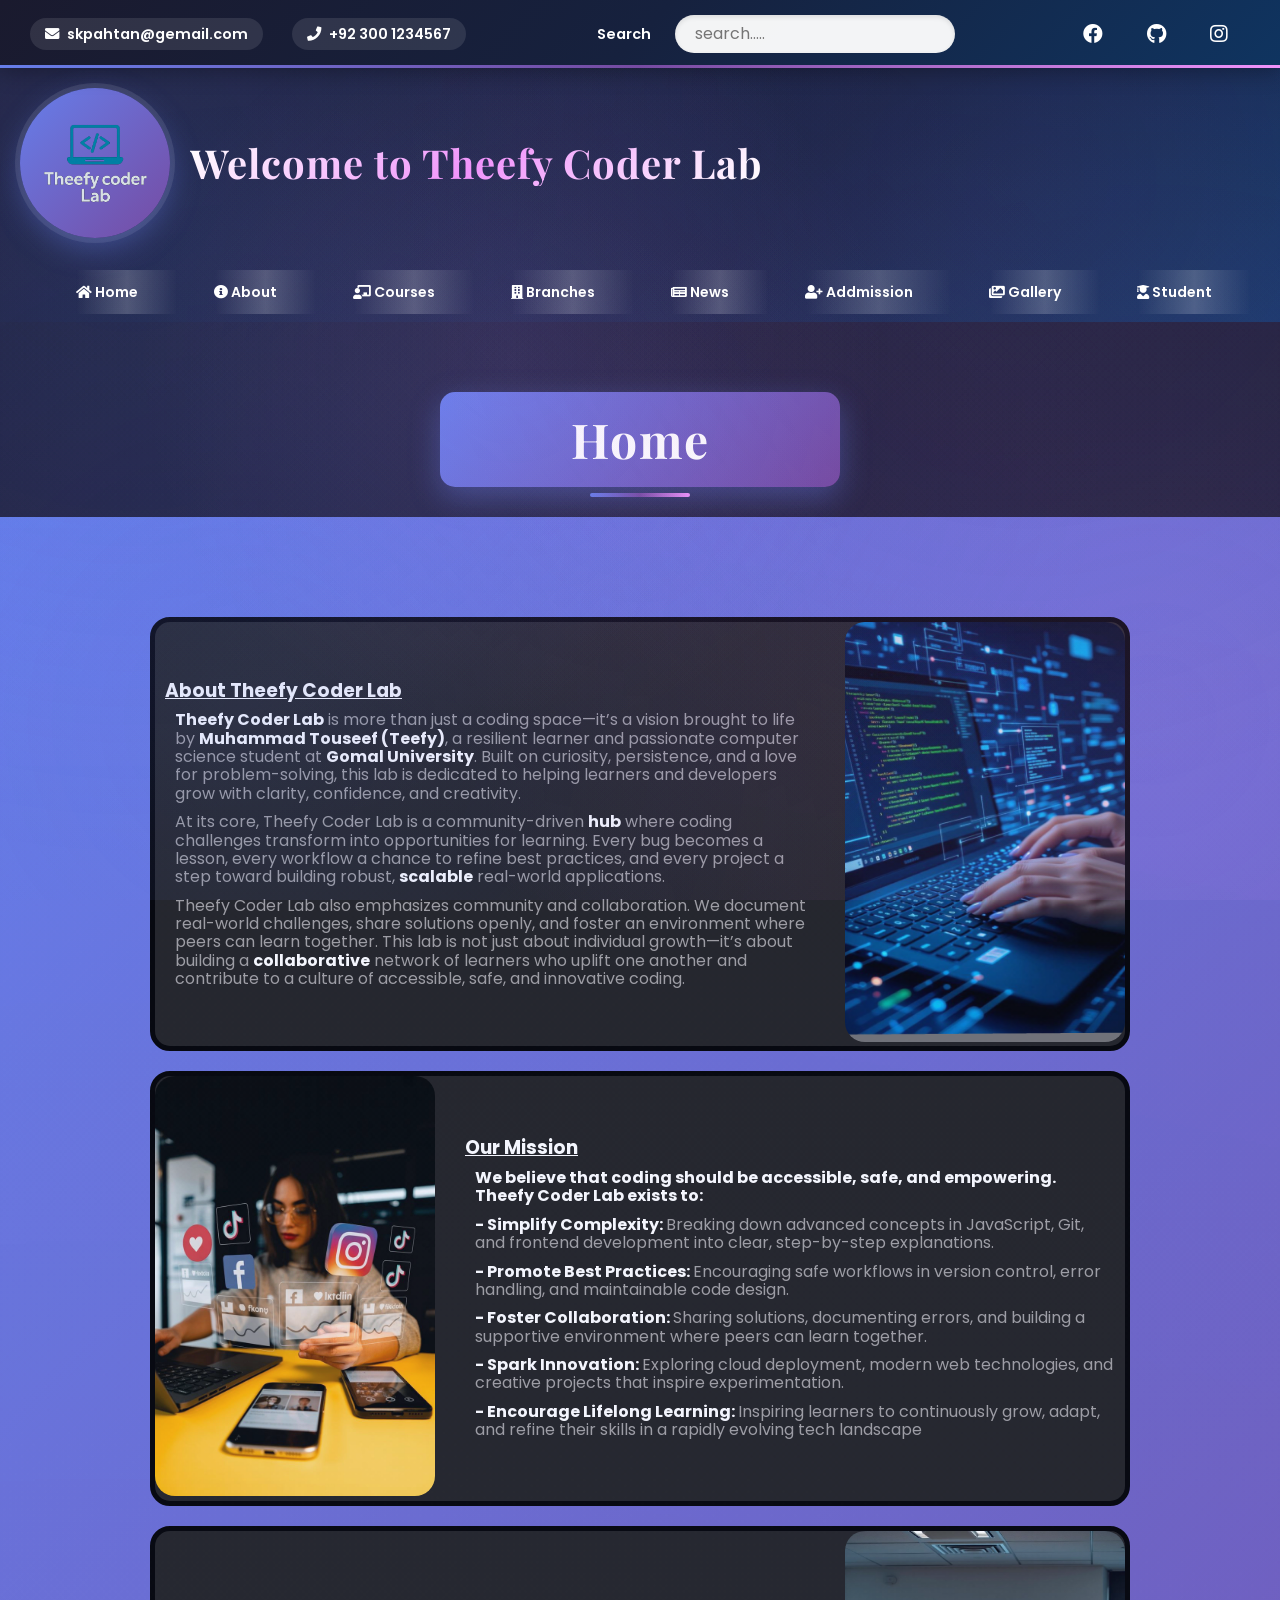
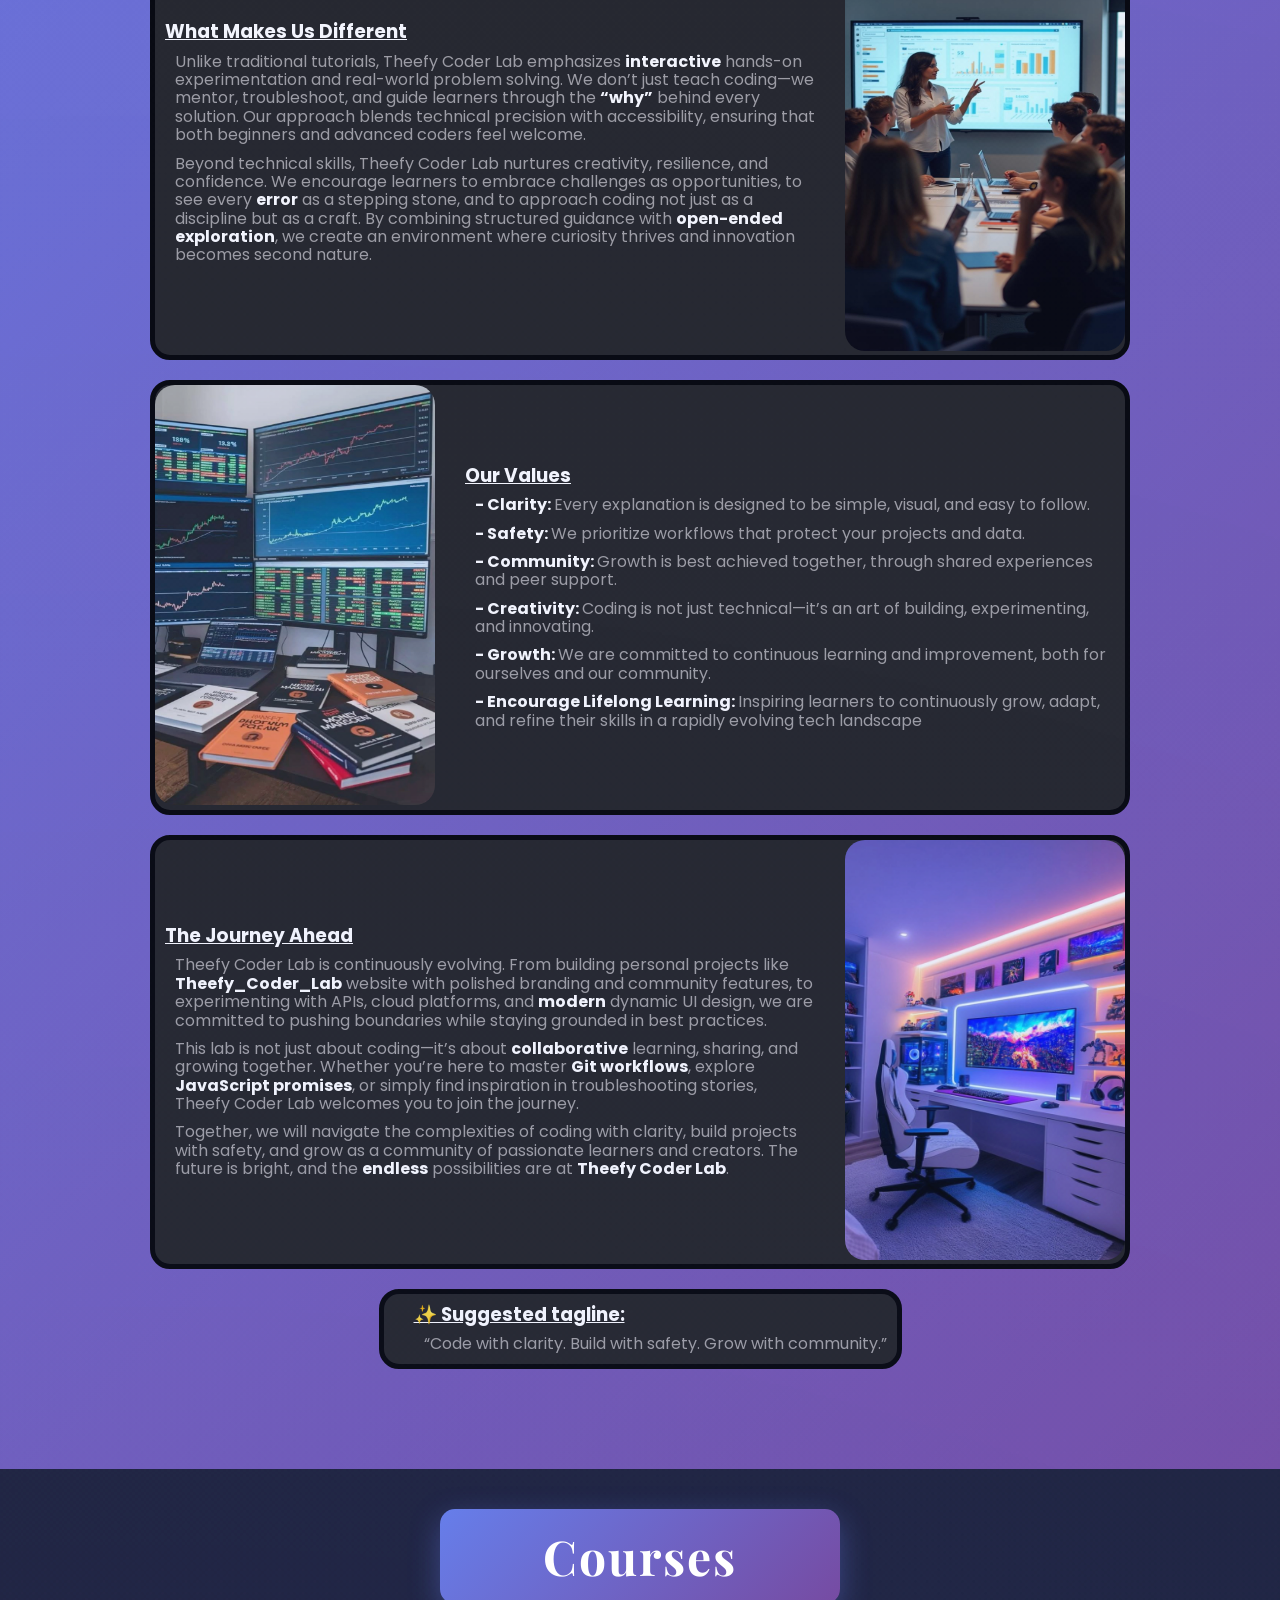
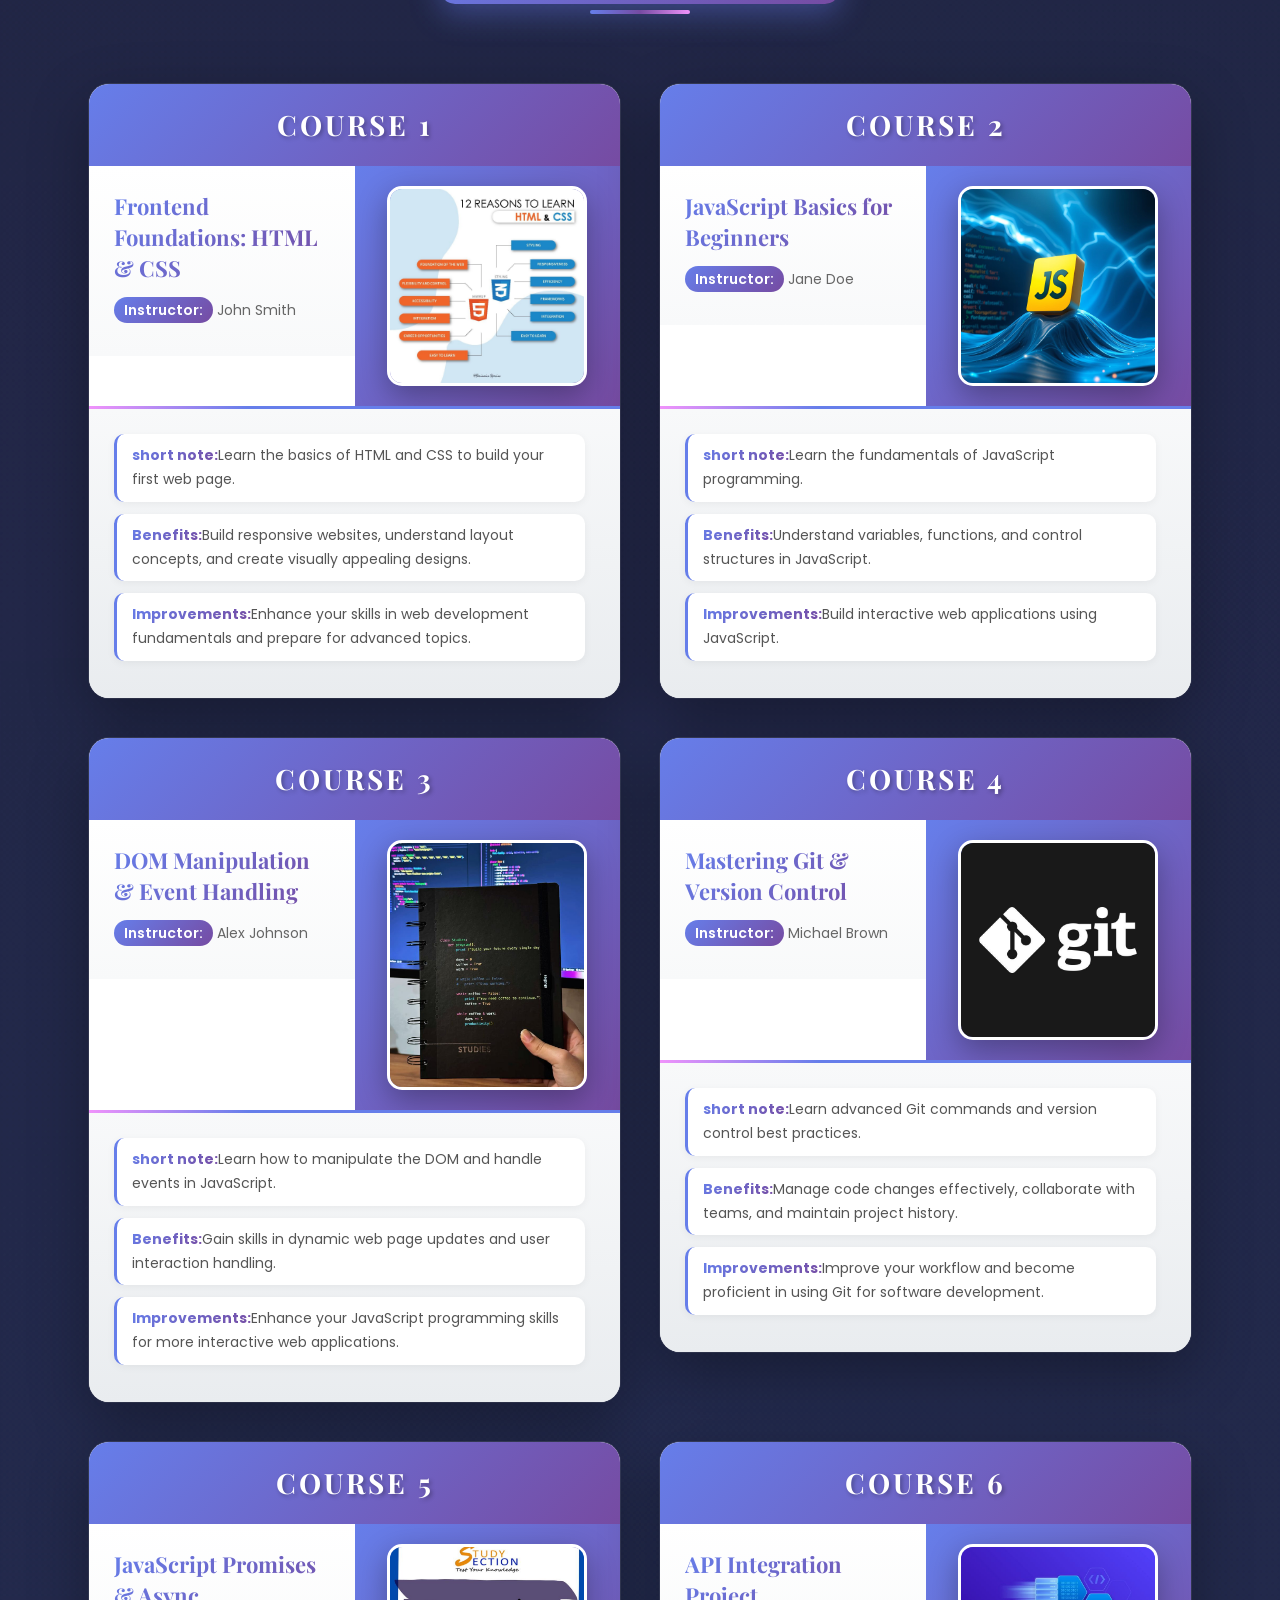
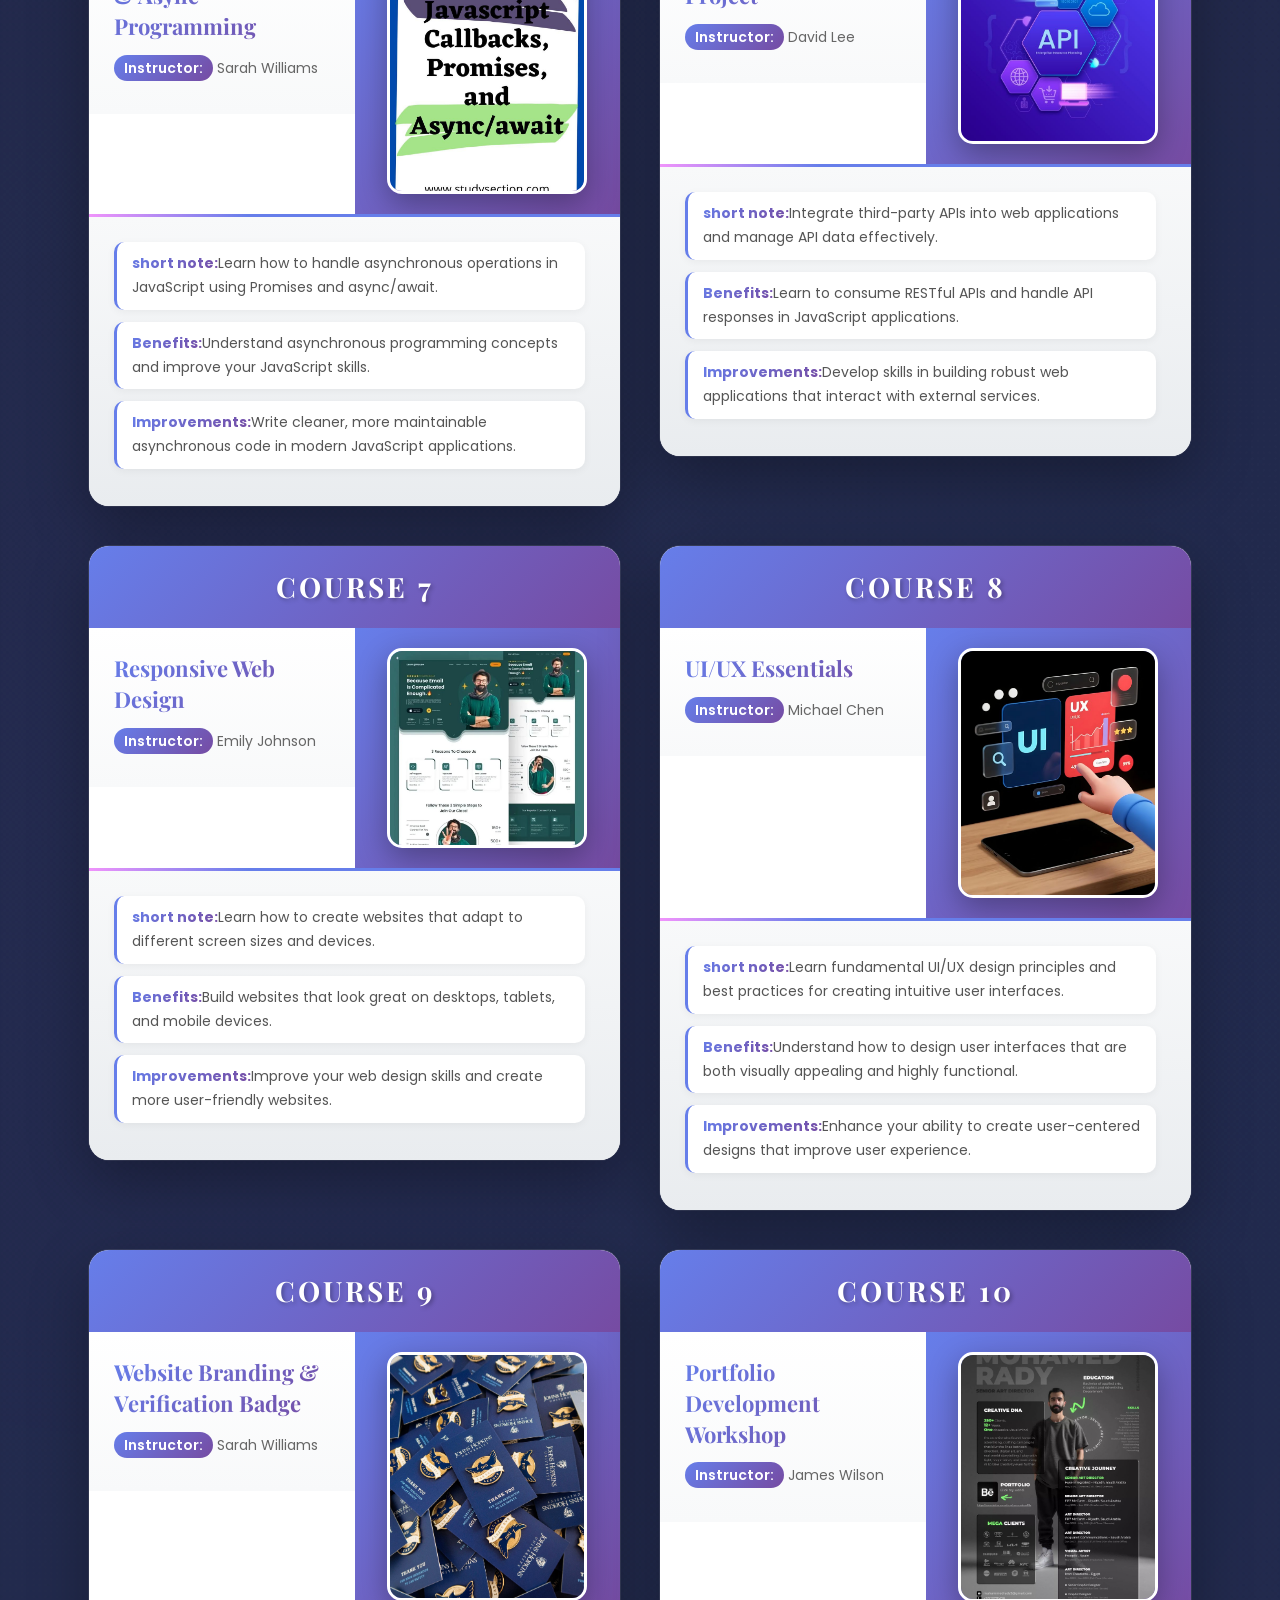
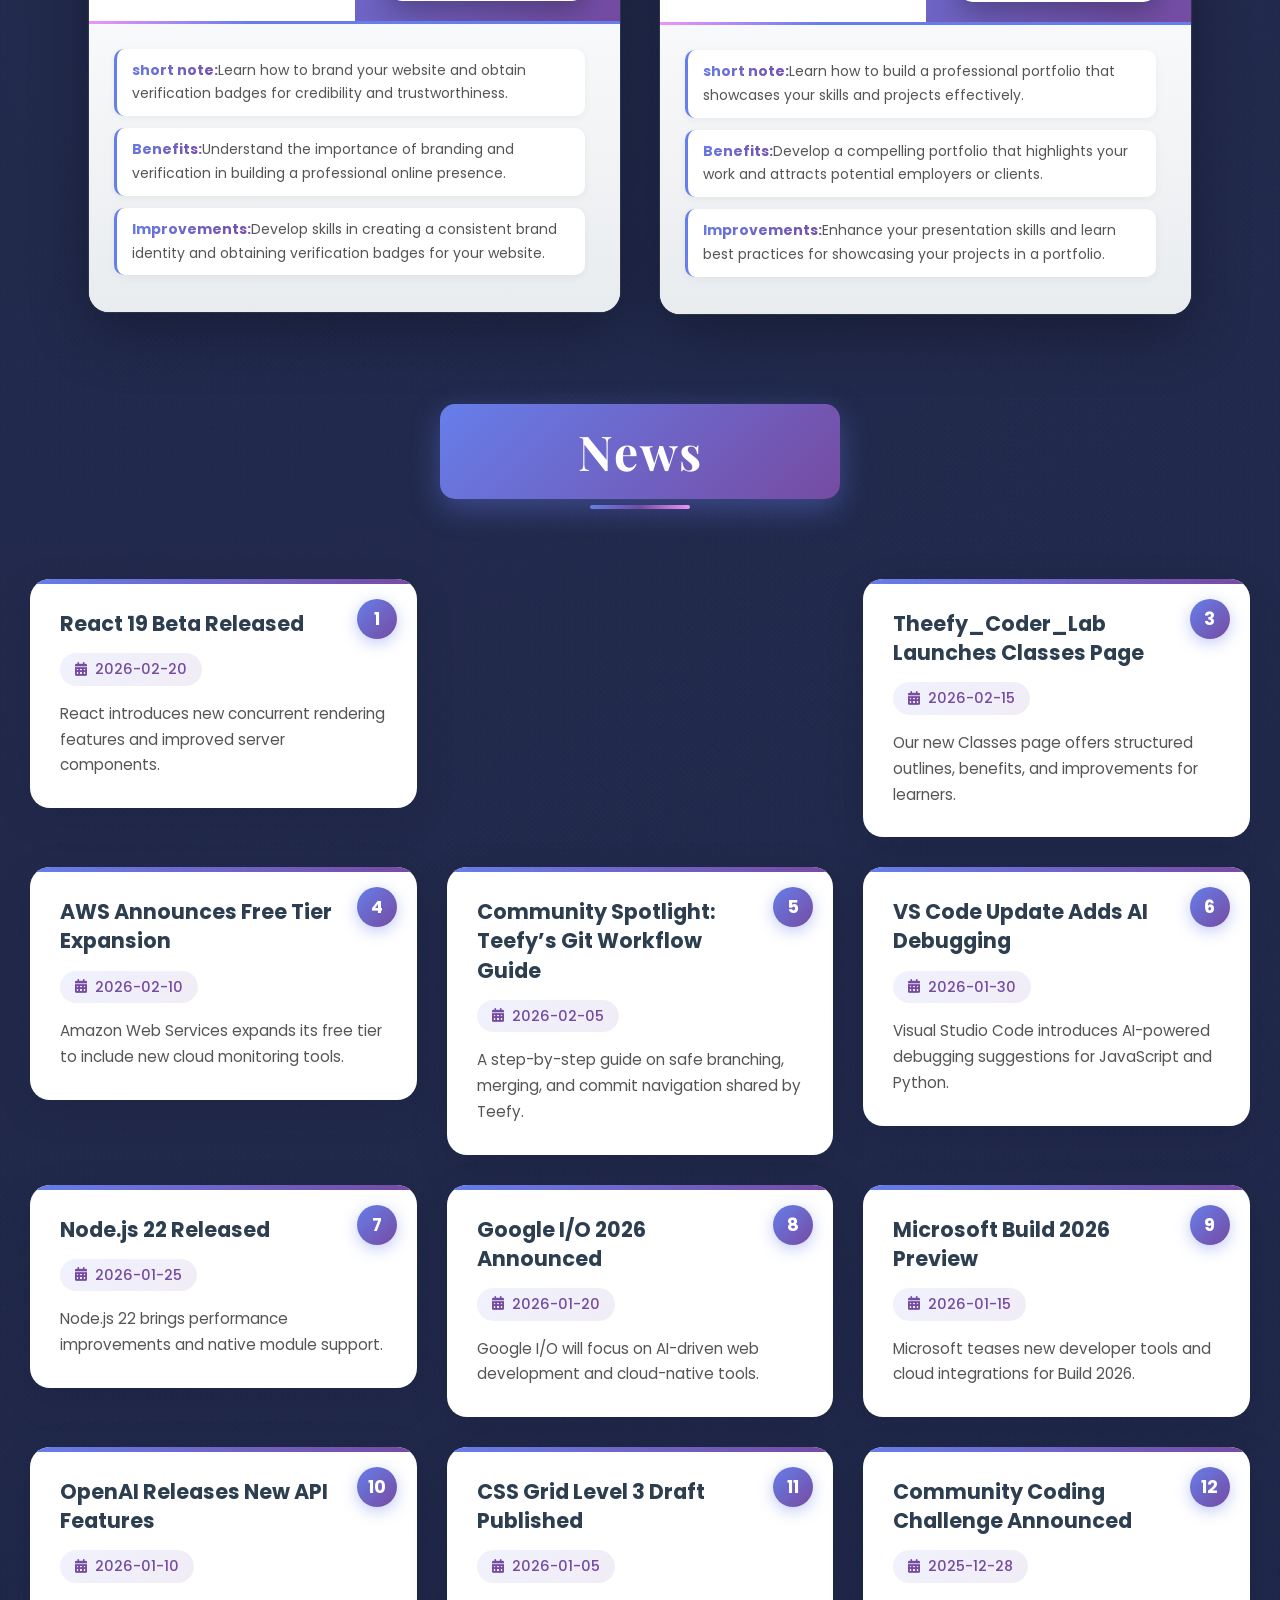
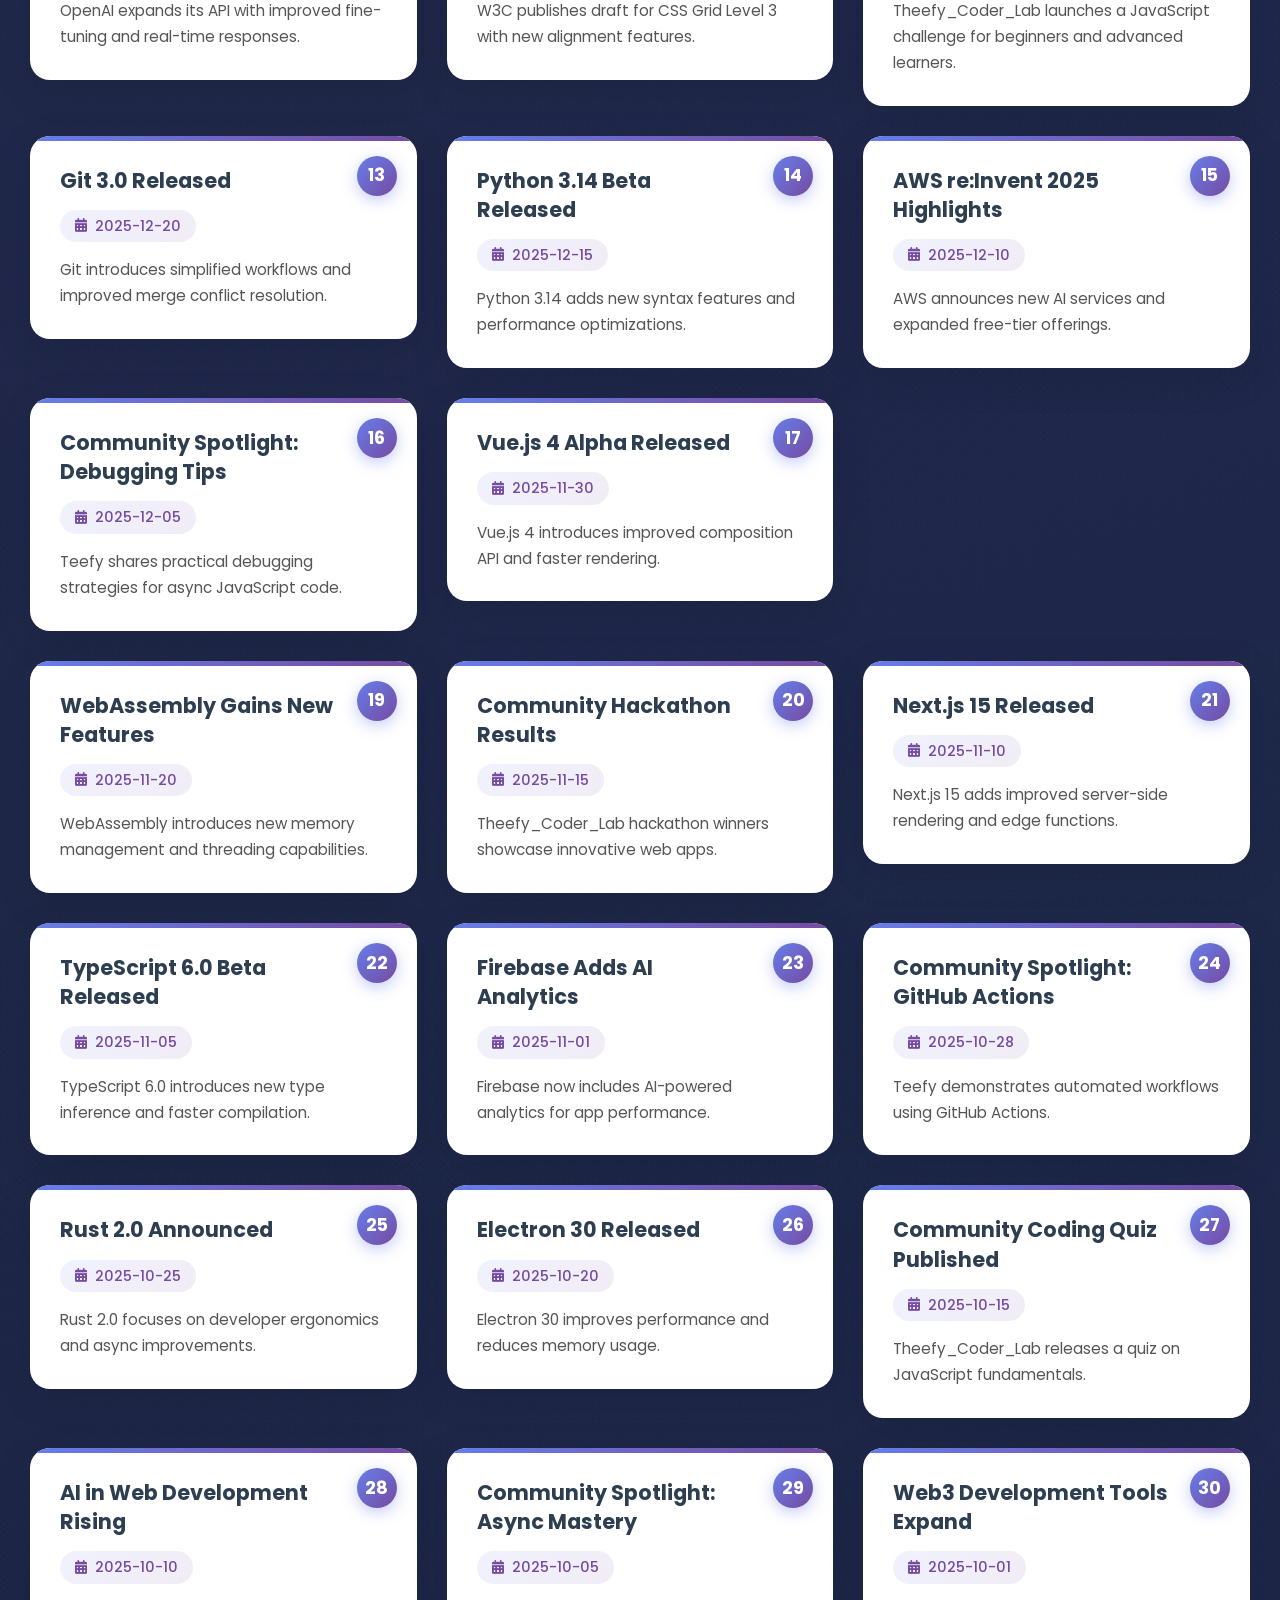
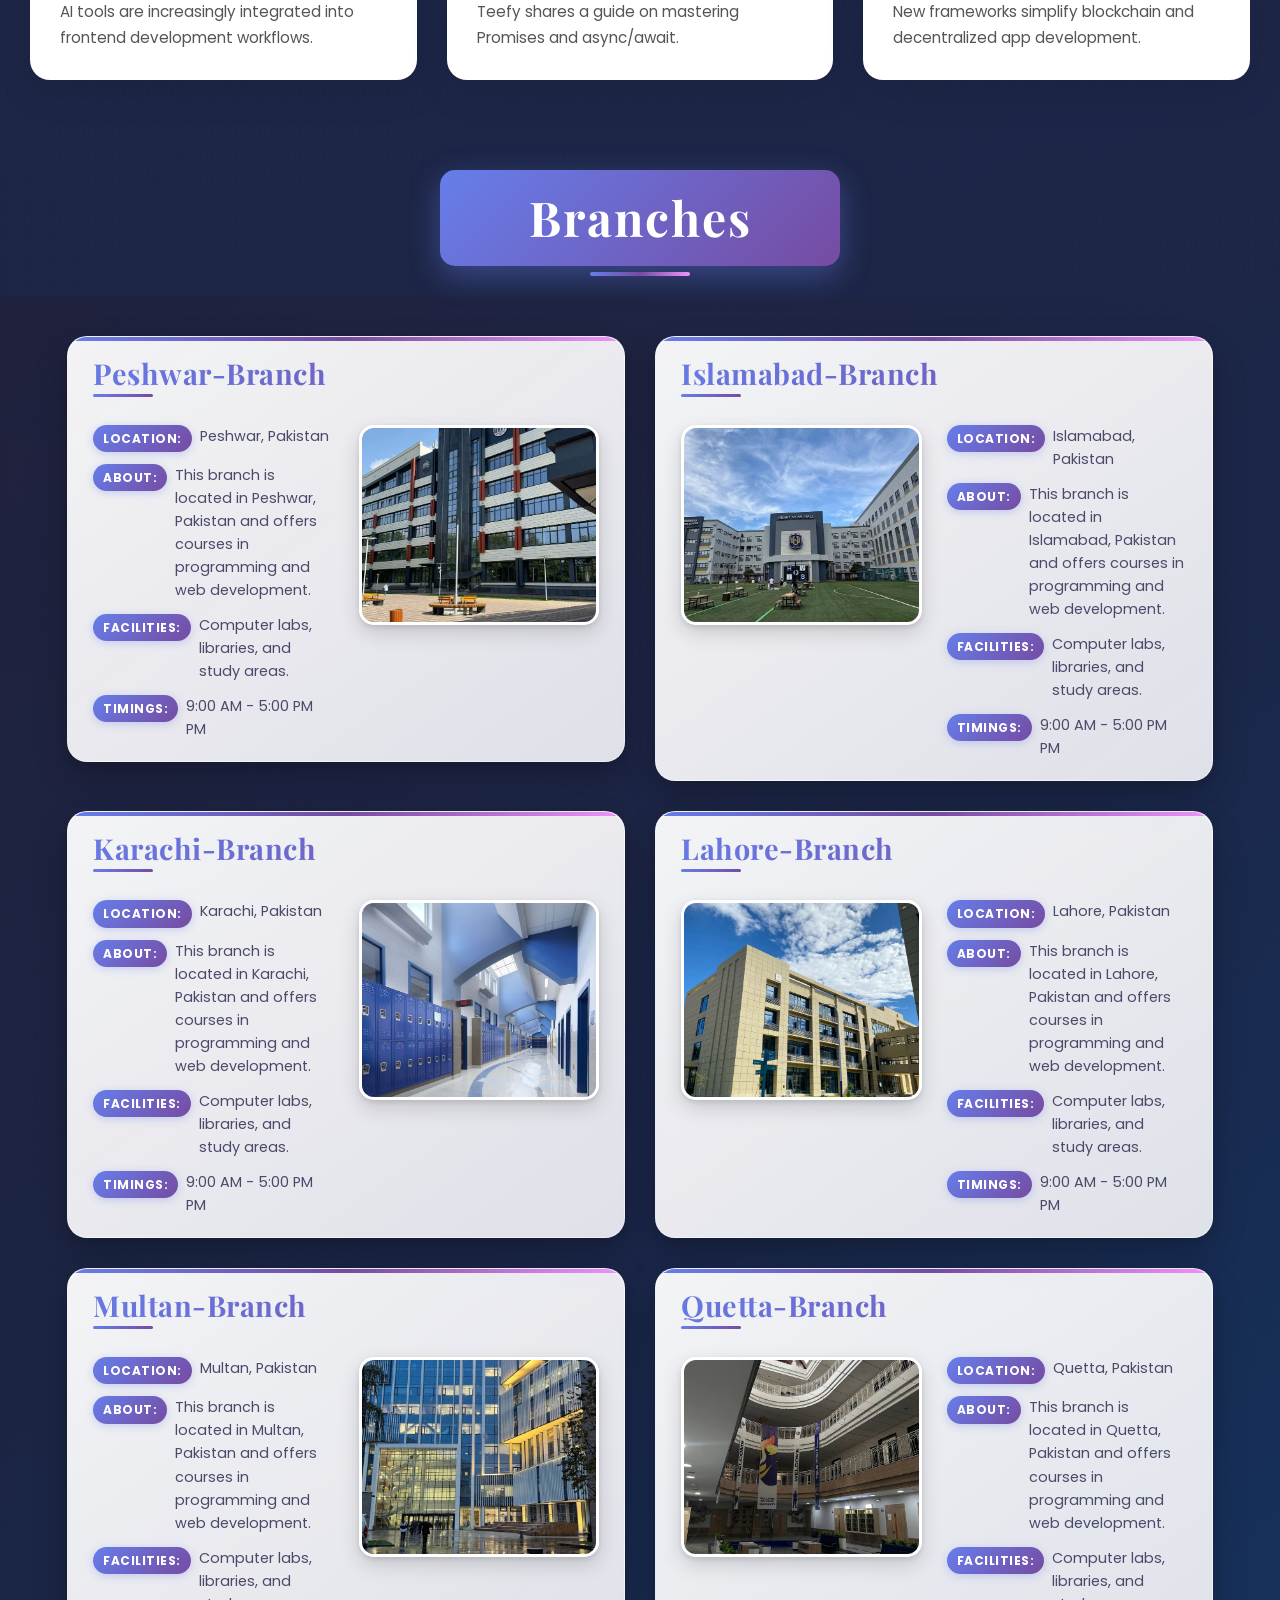
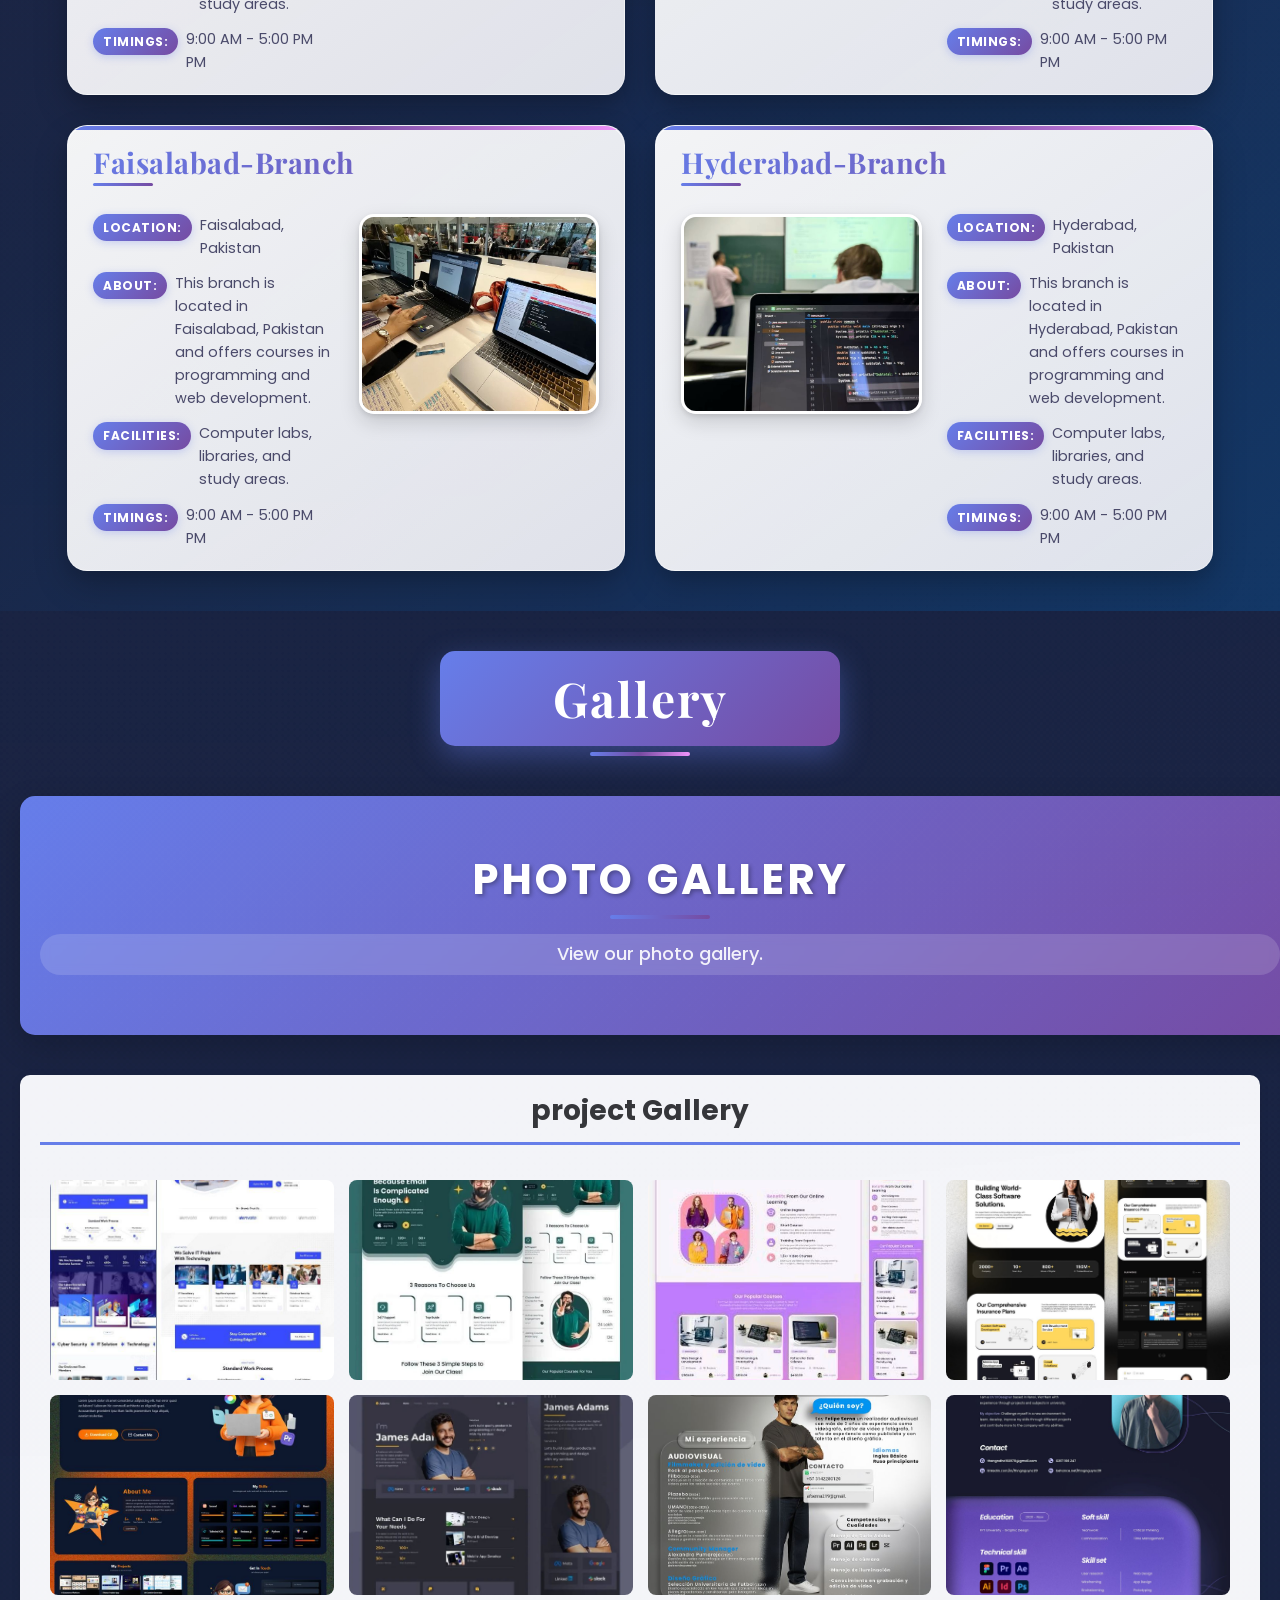
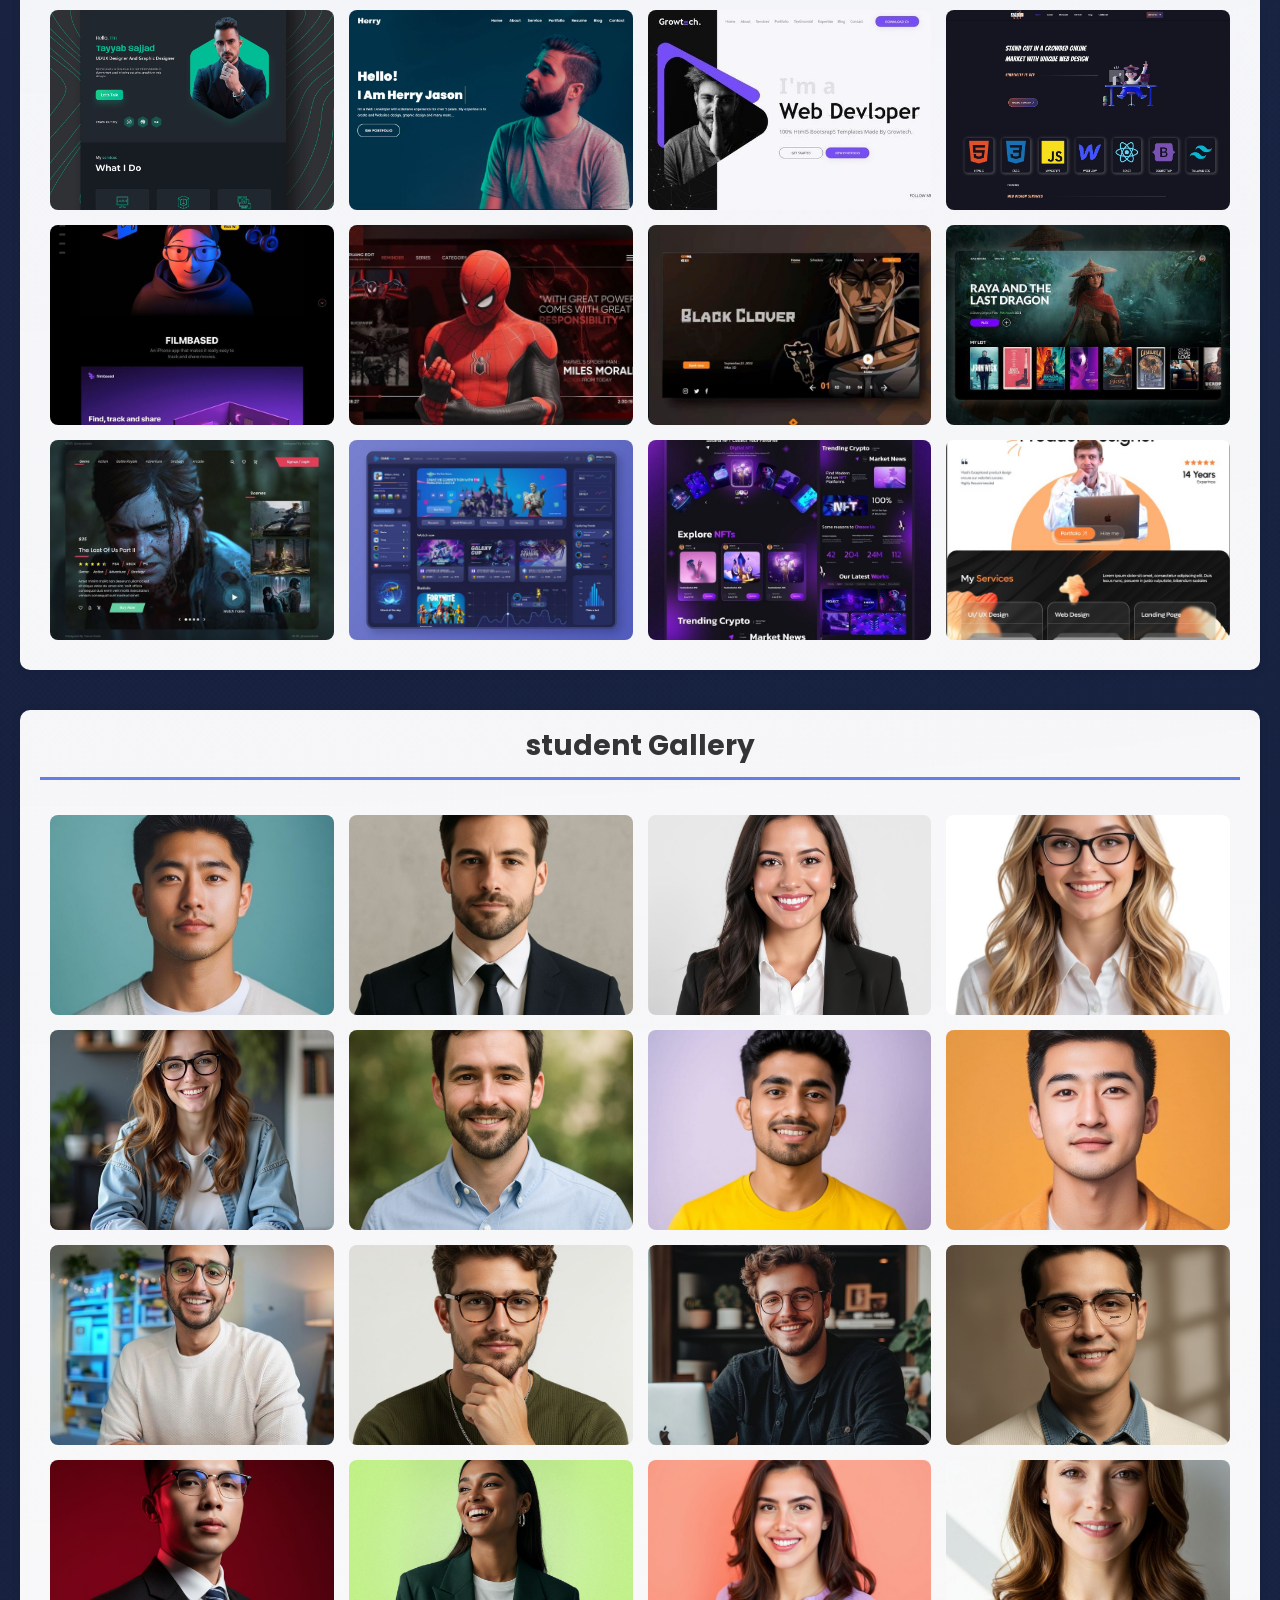
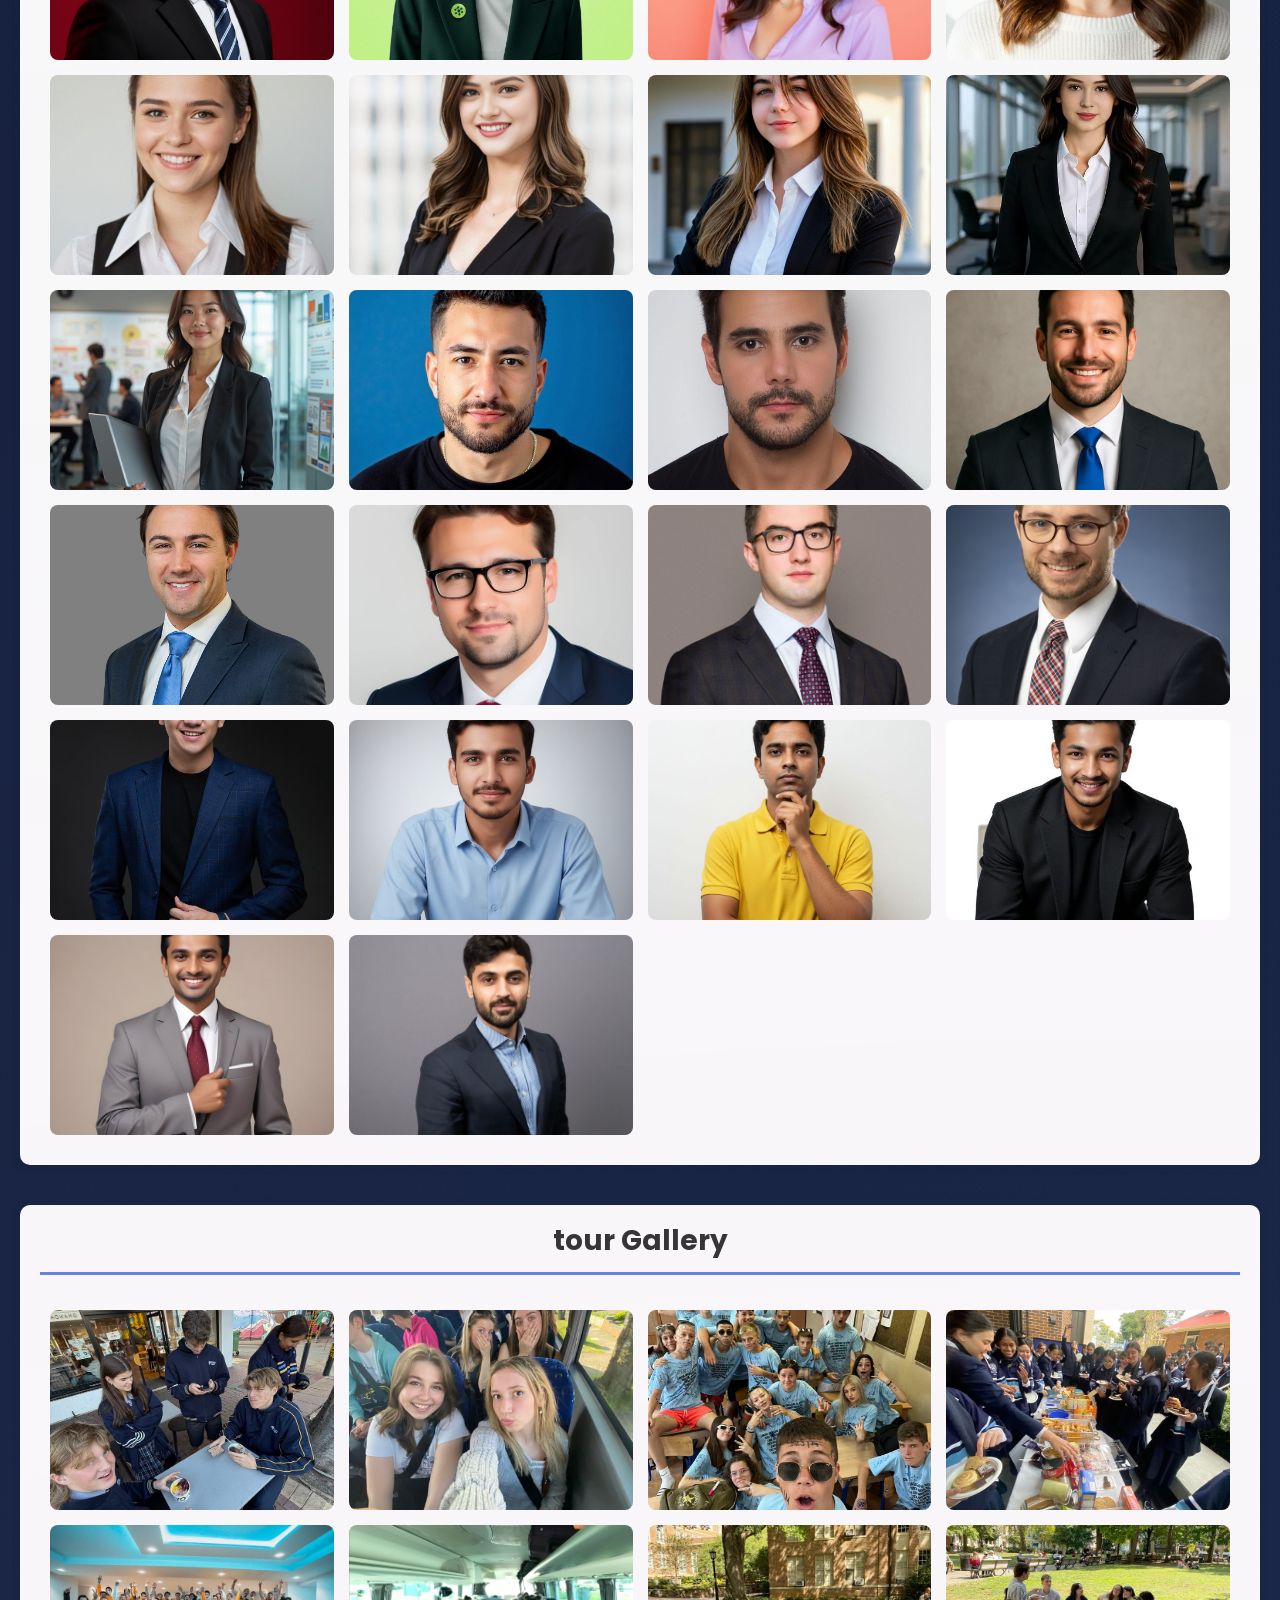
==== commit 613183a4: "the http is removed" ====
--- a/index.html
+++ b/index.html
@@ -93,37 +93,37 @@
         <div class="comments-div">
             <div class="comment comment1">
                 <img class="image" src="./images/comments/comment1.jpg" alt="Comment 1">
-                <span class="name">John Doe <svg xmlns="http://www.w3.org/2000/svg" height="13px" viewBox="0 -960 960 960" width="13px" fill="#FFFFFF" style="background-color: blue; border-radius: 50%;"><path d="M320-280h320v-80H320v80Zm118-120 226-226-57-55-169 169-86-86-56 56 142 142Zm42 320q-83 0-156-31.5T197-197q-54-54-85.5-127T80-480q0-83 31.5-156T197-763q54-54 127-85.5T480-880q83 0 156 31.5T763-763q54 54 85.5 127T880-480q0 83-31.5 156T763-197q-54 54-127 85.5T480-80Zm0-80q134 0 227-93t93-227q0-134-93-227t-227-93q-134 0-227 93t-93 227q0 134 93 227t227 93Zm0-320Z"/></svg></span>
+                <span class="name">John Doe <svg  height="13px" viewBox="0 -960 960 960" width="13px" fill="#FFFFFF" style="background-color: blue; border-radius: 50%;"><path d="M320-280h320v-80H320v80Zm118-120 226-226-57-55-169 169-86-86-56 56 142 142Zm42 320q-83 0-156-31.5T197-197q-54-54-85.5-127T80-480q0-83 31.5-156T197-763q54-54 127-85.5T480-880q83 0 156 31.5T763-763q54 54 85.5 127T880-480q0 83-31.5 156T763-197q-54 54-127 85.5T480-80Zm0-80q134 0 227-93t93-227q0-134-93-227t-227-93q-134 0-227 93t-93 227q0 134 93 227t227 93Zm0-320Z"/></svg></span>
                 <span class="date">June 15, 2024</span>
                 <div class="comment-data">"Thank you for visiting! We’re committed to sharing knowledge, inspiring growth, and building a space where ideas thrive. Stay connected, explore more, and join us on this journey of learning and innovation—your support makes it all possible."</div>
             </div>
             <div class="comment comment2">
                 <img class="image" src="./images/comments/comment4.jpg" alt="Comment 2">
-                <span class="name">Jane Smith <svg xmlns="http://www.w3.org/2000/svg" height="13px" viewBox="0 -960 960 960" width="13px" fill="#FFFFFF" style="background-color: blue; border-radius: 50%;"><path d="M320-280h320v-80H320v80Zm118-120 226-226-57-55-169 169-86-86-56 56 142 142Zm42 320q-83 0-156-31.5T197-197q-54-54-85.5-127T80-480q0-83 31.5-156T197-763q54-54 127-85.5T480-880q83 0 156 31.5T763-763q54 54 85.5 127T880-480q0 83-31.5 156T763-197q-54 54-127 85.5T480-80Zm0-80q134 0 227-93t93-227q0-134-93-227t-227-93q-134 0-227 93t-93 227q0 134 93 227t227 93Zm0-320Z"/></svg></span>
+                <span class="name">Jane Smith <svg height="13px" viewBox="0 -960 960 960" width="13px" fill="#FFFFFF" style="background-color: blue; border-radius: 50%;"><path d="M320-280h320v-80H320v80Zm118-120 226-226-57-55-169 169-86-86-56 56 142 142Zm42 320q-83 0-156-31.5T197-197q-54-54-85.5-127T80-480q0-83 31.5-156T197-763q54-54 127-85.5T480-880q83 0 156 31.5T763-763q54 54 85.5 127T880-480q0 83-31.5 156T763-197q-54 54-127 85.5T480-80Zm0-80q134 0 227-93t93-227q0-134-93-227t-227-93q-134 0-227 93t-93 227q0 134 93 227t227 93Zm0-320Z"/></svg></span>
                 <span class="date">June 16, 2024</span>
                 <div class="comment-data">"We believe learning never stops. By sharing insights, tools, and experiences, we aim to empower curious minds everywhere. Keep exploring, keep growing, and let’s shape the future together—your presence here makes this journey worthwhile."</div>
             </div>
             <div class="comment comment3">
                 <img class="image" src="./images/comments/comment2.jpg" alt="Comment 3">
-                <span class="name">Alice Johnson <svg xmlns="http://www.w3.org/2000/svg" height="13px" viewBox="0 -960 960 960" width="13px" fill="#FFFFFF" style="background-color: blue; border-radius: 50%;"><path d="M320-280h320v-80H320v80Zm118-120 226-226-57-55-169 169-86-86-56 56 142 142Zm42 320q-83 0-156-31.5T197-197q-54-54-85.5-127T80-480q0-83 31.5-156T197-763q54-54 127-85.5T480-880q83 0 156 31.5T763-763q54 54 85.5 127T880-480q0 83-31.5 156T763-197q-54 54-127 85.5T480-80Zm0-80q134 0 227-93t93-227q0-134-93-227t-227-93q-134 0-227 93t-93 227q0 134 93 227t227 93Zm0-320Z"/></svg></span>
+                <span class="name">Alice Johnson <svg  height="13px" viewBox="0 -960 960 960" width="13px" fill="#FFFFFF" style="background-color: blue; border-radius: 50%;"><path d="M320-280h320v-80H320v80Zm118-120 226-226-57-55-169 169-86-86-56 56 142 142Zm42 320q-83 0-156-31.5T197-197q-54-54-85.5-127T80-480q0-83 31.5-156T197-763q54-54 127-85.5T480-880q83 0 156 31.5T763-763q54 54 85.5 127T880-480q0 83-31.5 156T763-197q-54 54-127 85.5T480-80Zm0-80q134 0 227-93t93-227q0-134-93-227t-227-93q-134 0-227 93t-93 227q0 134 93 227t227 93Zm0-320Z"/></svg></span>
                 <span class="date">June 17, 2024</span>
                 <div class="comment-data">- "This platform is built on passion for knowledge and innovation. Every visit, every read, and every share strengthens our mission. Thank you for being part of this community—your engagement inspires us to keep creating and improving."</div>
             </div>
             <div class="comment comment4">
                 <img class="image" src="./images/comments/comment5.jpg" alt="Comment 4">
-                <span class="name">Bob Brown <svg xmlns="http://www.w3.org/2000/svg" height="13px" viewBox="0 -960 960 960" width="13px" fill="#FFFFFF" style="background-color: blue; border-radius: 50%;"><path d="M320-280h320v-80H320v80Zm118-120 226-226-57-55-169 169-86-86-56 56 142 142Zm42 320q-83 0-156-31.5T197-197q-54-54-85.5-127T80-480q0-83 31.5-156T197-763q54-54 127-85.5T480-880q83 0 156 31.5T763-763q54 54 85.5 127T880-480q0 83-31.5 156T763-197q-54 54-127 85.5T480-80Zm0-80q134 0 227-93t93-227q0-134-93-227t-227-93q-134 0-227 93t-93 227q0 134 93 227t227 93Zm0-320Z"/></svg></span>
+                <span class="name">Bob Brown <svg height="13px" viewBox="0 -960 960 960" width="13px" fill="#FFFFFF" style="background-color: blue; border-radius: 50%;"><path d="M320-280h320v-80H320v80Zm118-120 226-226-57-55-169 169-86-86-56 56 142 142Zm42 320q-83 0-156-31.5T197-197q-54-54-85.5-127T80-480q0-83 31.5-156T197-763q54-54 127-85.5T480-880q83 0 156 31.5T763-763q54 54 85.5 127T880-480q0 83-31.5 156T763-197q-54 54-127 85.5T480-80Zm0-80q134 0 227-93t93-227q0-134-93-227t-227-93q-134 0-227 93t-93 227q0 134 93 227t227 93Zm0-320Z"/></svg></span>
                 <span class="date">June 18, 2024</span>
                 <div class="comment-data">- "Our goal is simple: to make complex ideas accessible and useful. We’re glad you joined us today, and we hope you leave with new inspiration. Stay connected, share your thoughts, and let’s continue building a smarter tomorrow together."</div>
             </div>
             <div class="comment comment5">
                 <img class="image" src="./images/comments/comment3.jpg" alt="Comment 5">
-                <span class="name">Charlie Davis <svg xmlns="http://www.w3.org/2000/svg" height="13px" viewBox="0 -960 960 960" width="13px" fill="#FFFFFF" style="background-color: blue; border-radius: 50%;"><path d="M320-280h320v-80H320v80Zm118-120 226-226-57-55-169 169-86-86-56 56 142 142Zm42 320q-83 0-156-31.5T197-197q-54-54-85.5-127T80-480q0-83 31.5-156T197-763q54-54 127-85.5T480-880q83 0 156 31.5T763-763q54 54 85.5 127T880-480q0 83-31.5 156T763-197q-54 54-127 85.5T480-80Zm0-80q134 0 227-93t93-227q0-134-93-227t-227-93q-134 0-227 93t-93 227q0 134 93 227t227 93Zm0-320Z"/></svg></span>
+                <span class="name">Charlie Davis <svg  height="13px" viewBox="0 -960 960 960" width="13px" fill="#FFFFFF" style="background-color: blue; border-radius: 50%;"><path d="M320-280h320v-80H320v80Zm118-120 226-226-57-55-169 169-86-86-56 56 142 142Zm42 320q-83 0-156-31.5T197-197q-54-54-85.5-127T80-480q0-83 31.5-156T197-763q54-54 127-85.5T480-880q83 0 156 31.5T763-763q54 54 85.5 127T880-480q0 83-31.5 156T763-197q-54 54-127 85.5T480-80Zm0-80q134 0 227-93t93-227q0-134-93-227t-227-93q-134 0-227 93t-93 227q0 134 93 227t227 93Zm0-320Z"/></svg></span>
                 <span class="date">June 19, 2024</span>
                 <div class="comment-data">Your support fuels our vision of a space where creativity meets clarity. We’re grateful you’re here, exploring and learning with us. Together, we can turn challenges into opportunities and ideas into reality—thank you for being part of it."</div>
             </div>
             <div class="comment comment6">
                 <img class="image" src="./images/comments/comment6.jpg" alt="Comment 6">
-                <span class="name">Eve Wilson <svg xmlns="http://www.w3.org/2000/svg" height="13px" viewBox="0 -960 960 960" width="13px" fill="#FFFFFF" style="background-color: blue; border-radius: 50%;"><path d="M320-280h320v-80H320v80Zm118-120 226-226-57-55-169 169-86-86-56 56 142 142Zm42 320q-83 0-156-31.5T197-197q-54-54-85.5-127T80-480q0-83 31.5-156T197-763q54-54 127-85.5T480-880q83 0 156 31.5T763-763q54 54 85.5 127T880-480q0 83-31.5 156T763-197q-54 54-127 85.5T480-80Zm0-80q134 0 227-93t93-227q0-134-93-227t-227-93q-134 0-227 93t-93 227q0 134 93 227t227 93Zm0-320Z"/></svg></span>
+                <span class="name">Eve Wilson <svg  height="13px" viewBox="0 -960 960 960" width="13px" fill="#FFFFFF" style="background-color: blue; border-radius: 50%;"><path d="M320-280h320v-80H320v80Zm118-120 226-226-57-55-169 169-86-86-56 56 142 142Zm42 320q-83 0-156-31.5T197-197q-54-54-85.5-127T80-480q0-83 31.5-156T197-763q54-54 127-85.5T480-880q83 0 156 31.5T763-763q54 54 85.5 127T880-480q0 83-31.5 156T763-197q-54 54-127 85.5T480-80Zm0-80q134 0 227-93t93-227q0-134-93-227t-227-93q-134 0-227 93t-93 227q0 134 93 227t227 93Zm0-320Z"/></svg></span>
                 <span class="date">June 20, 2024</span>
                 <div class="comment-data">"Knowledge grows when shared, and this site is dedicated to that spirit. Thank you for reading, reflecting, and contributing to our journey. Keep exploring, keep questioning, and let’s continue to learn and innovate side by side."</div>
             </div>
